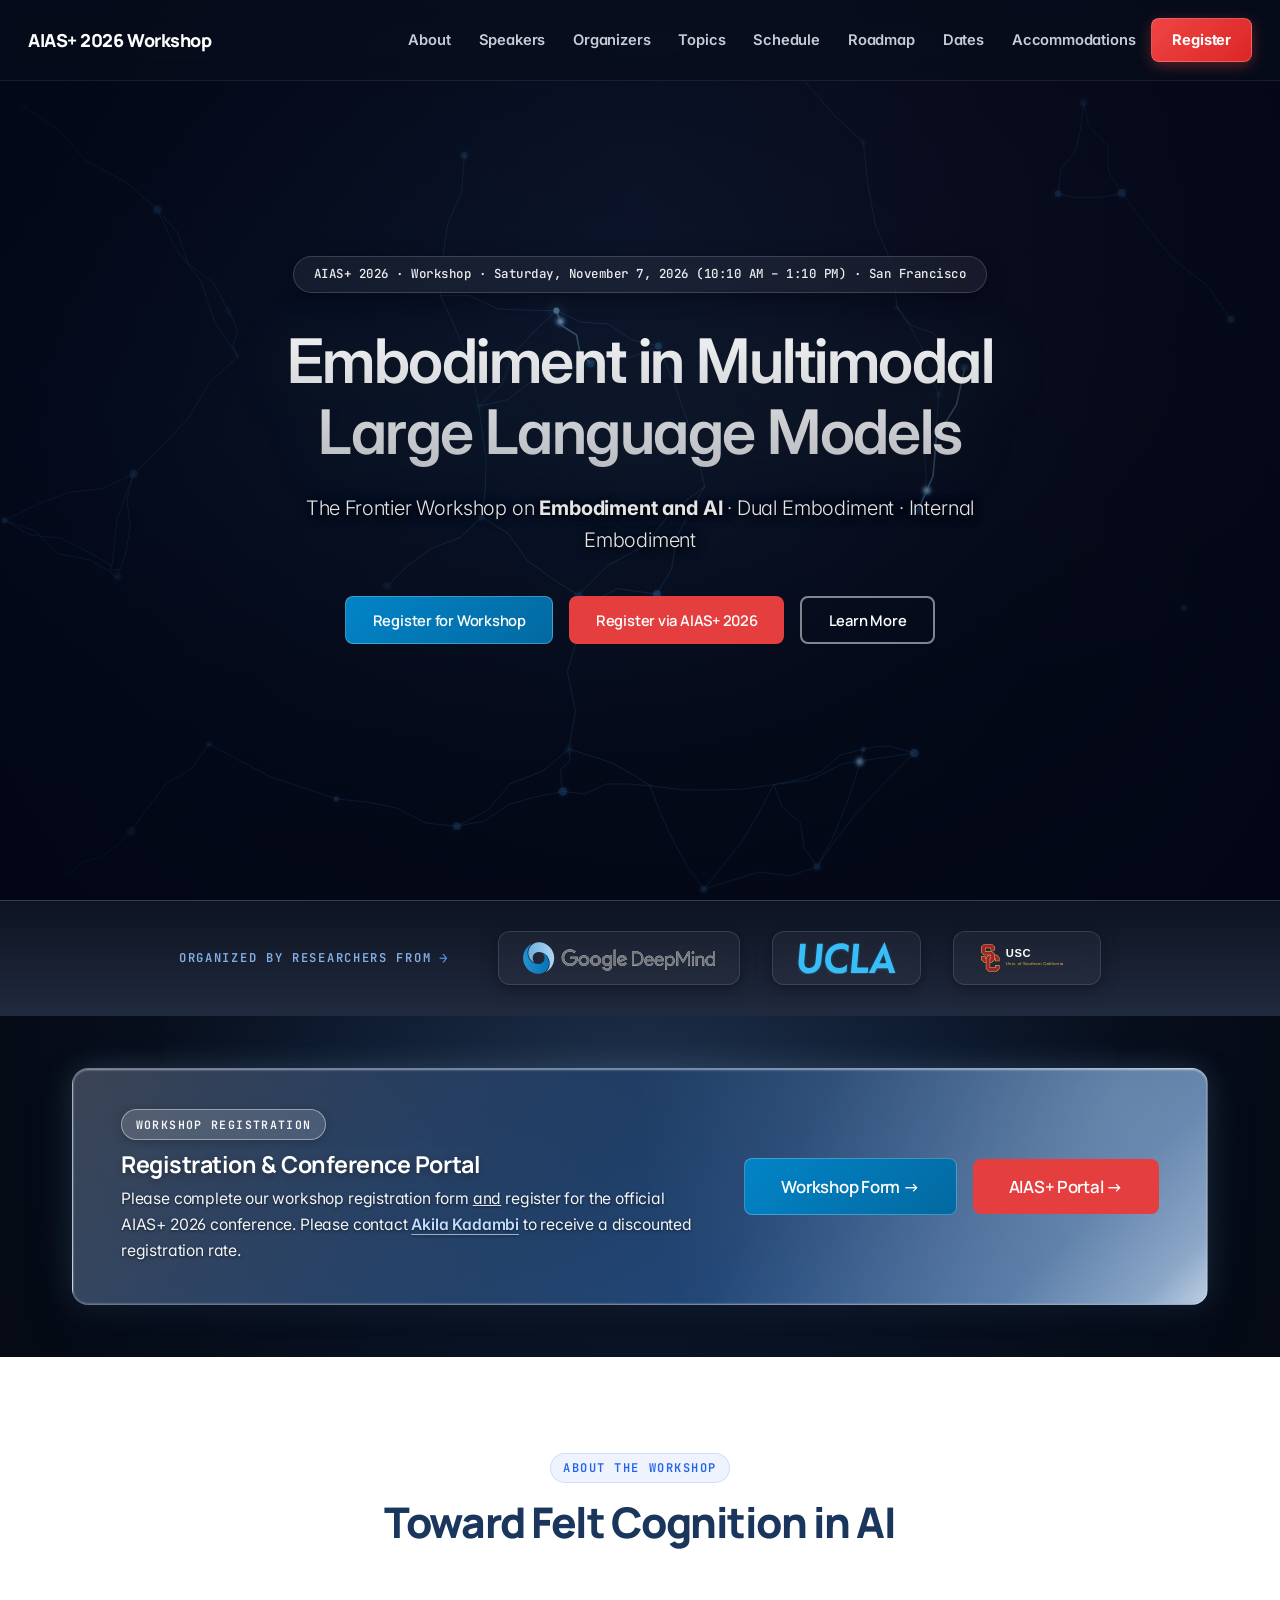
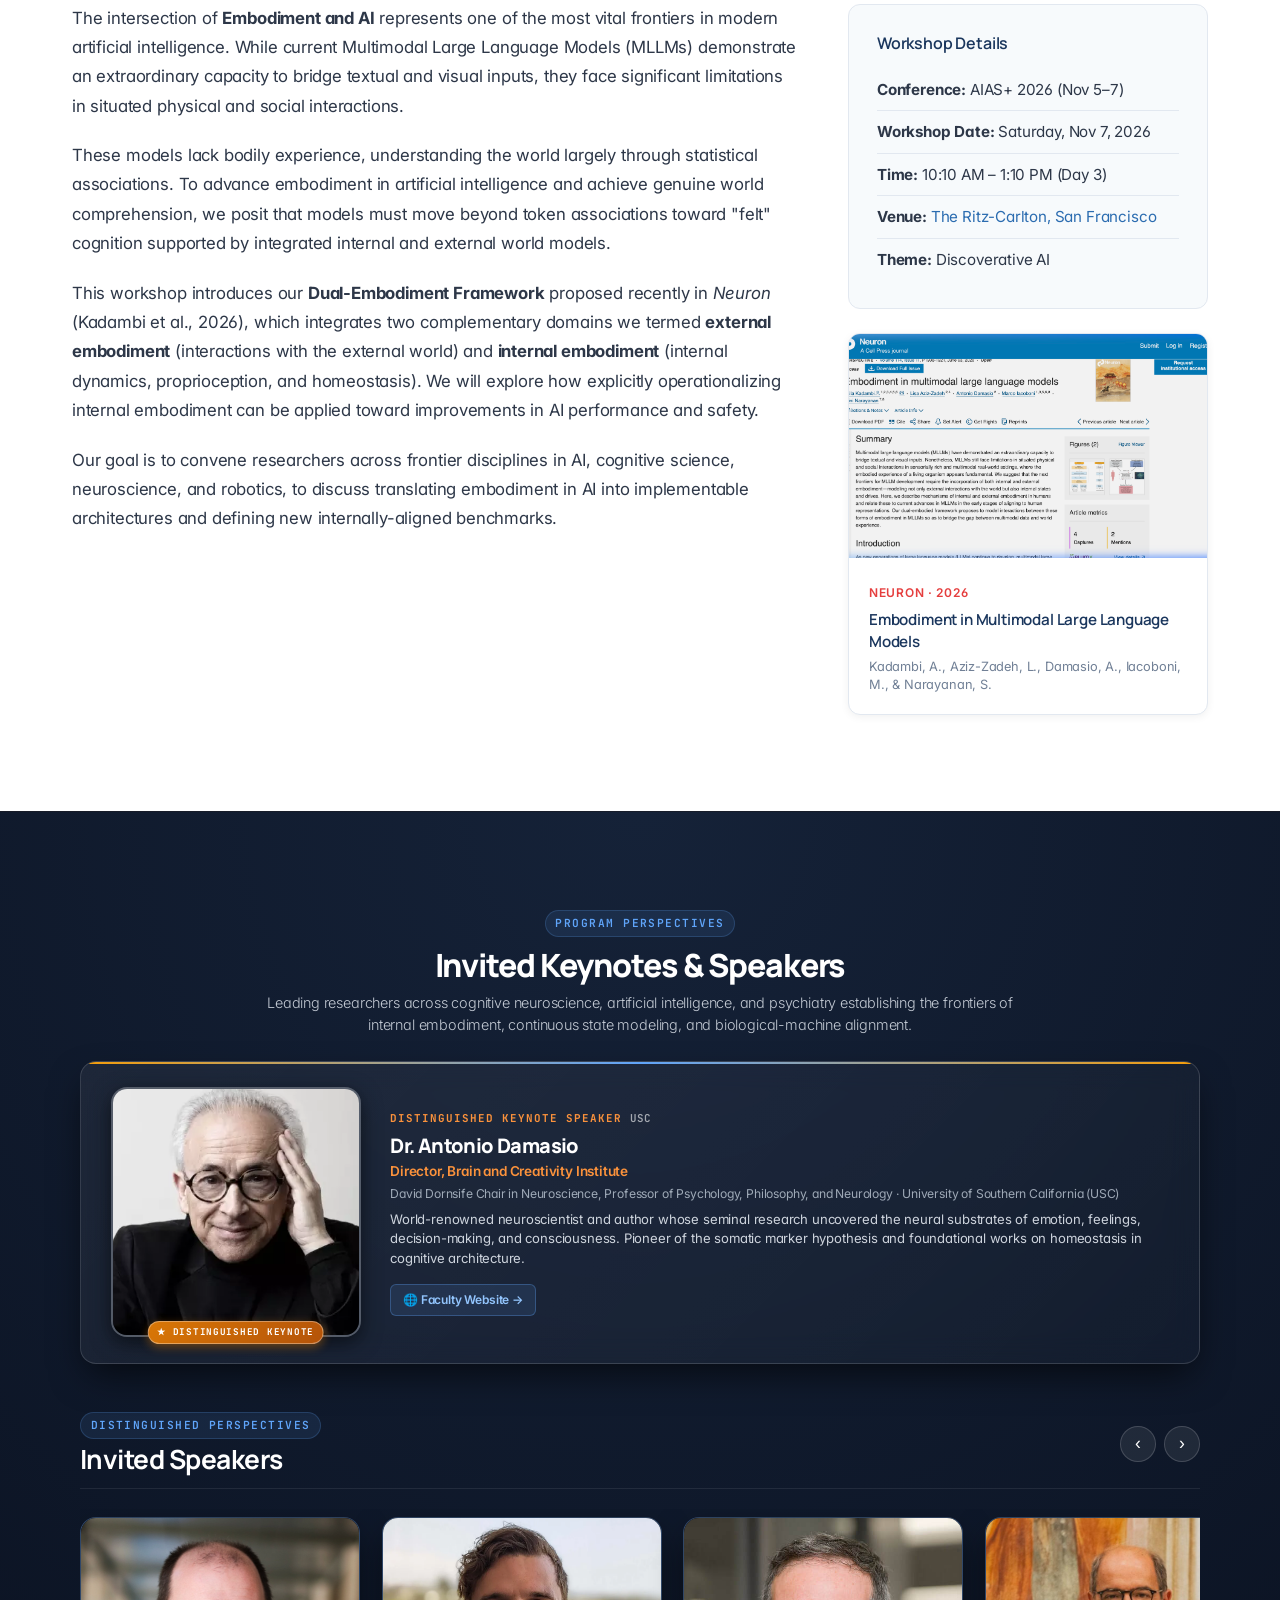
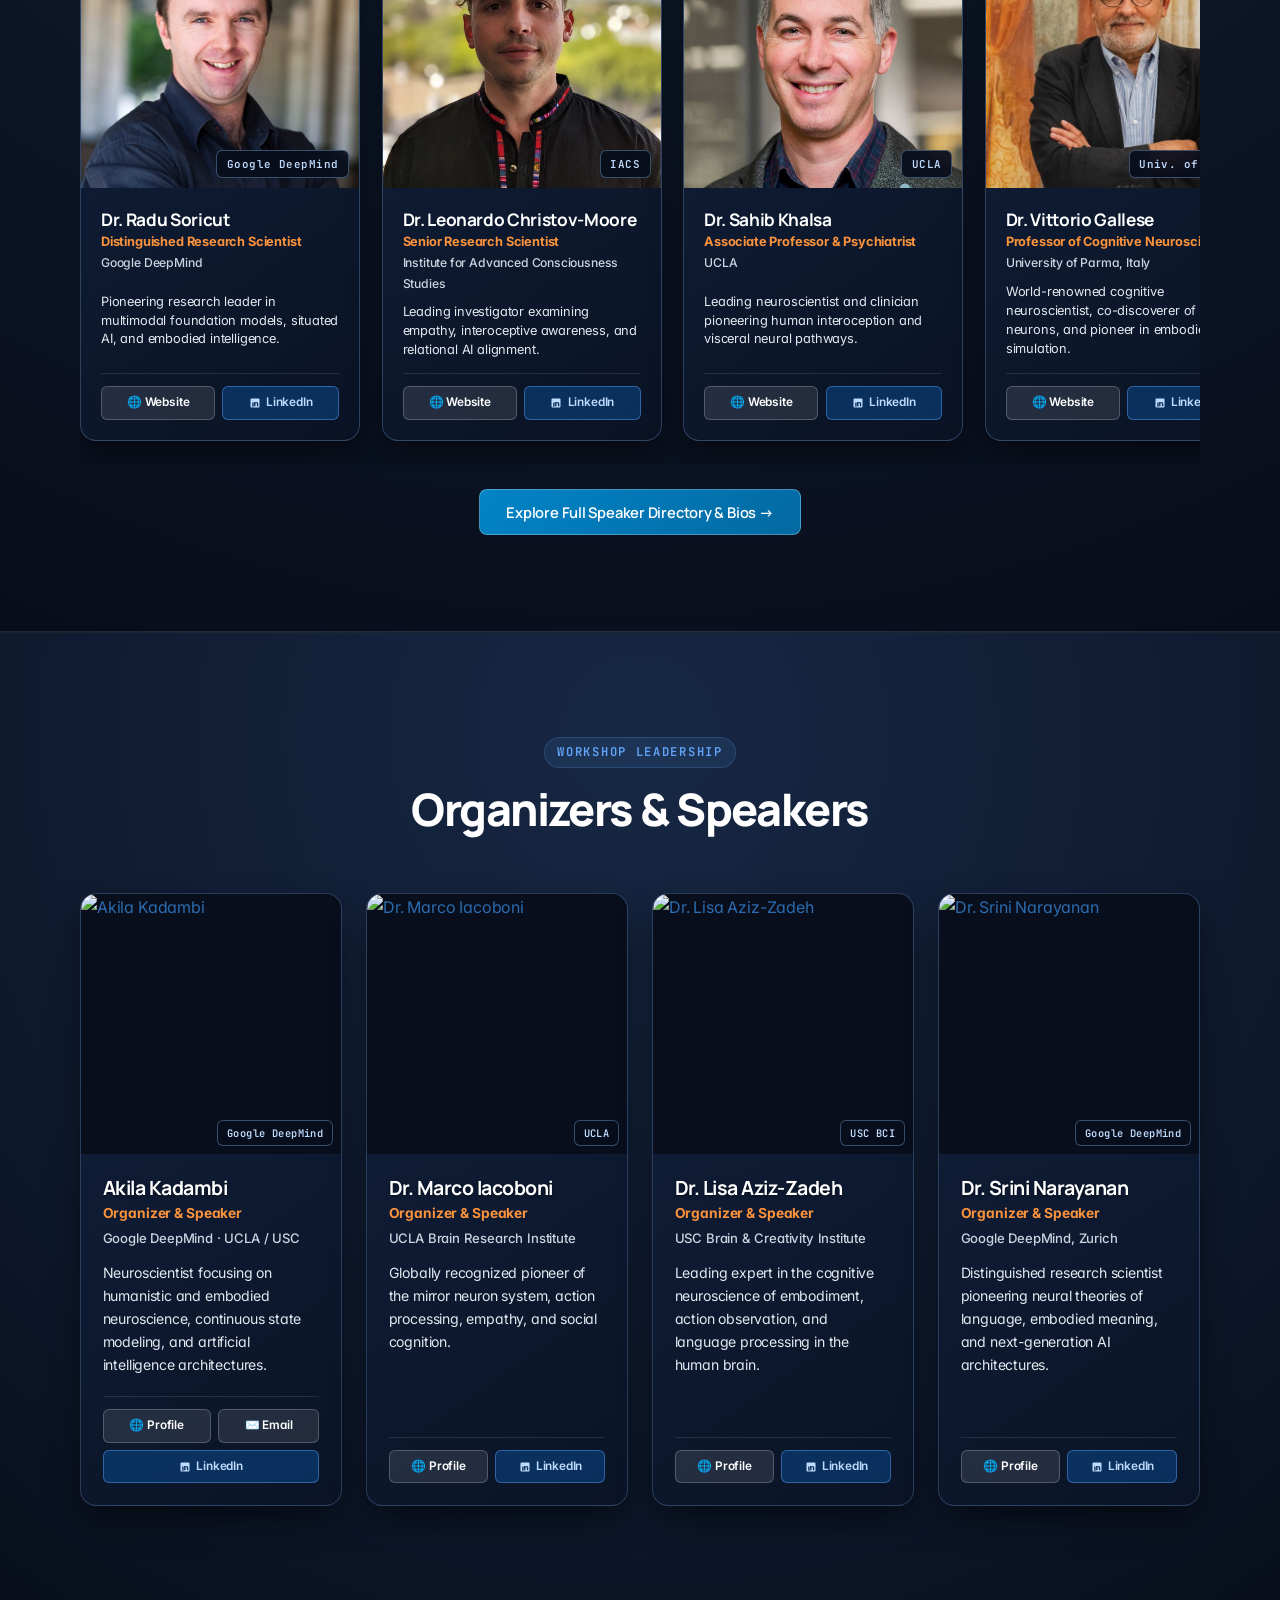
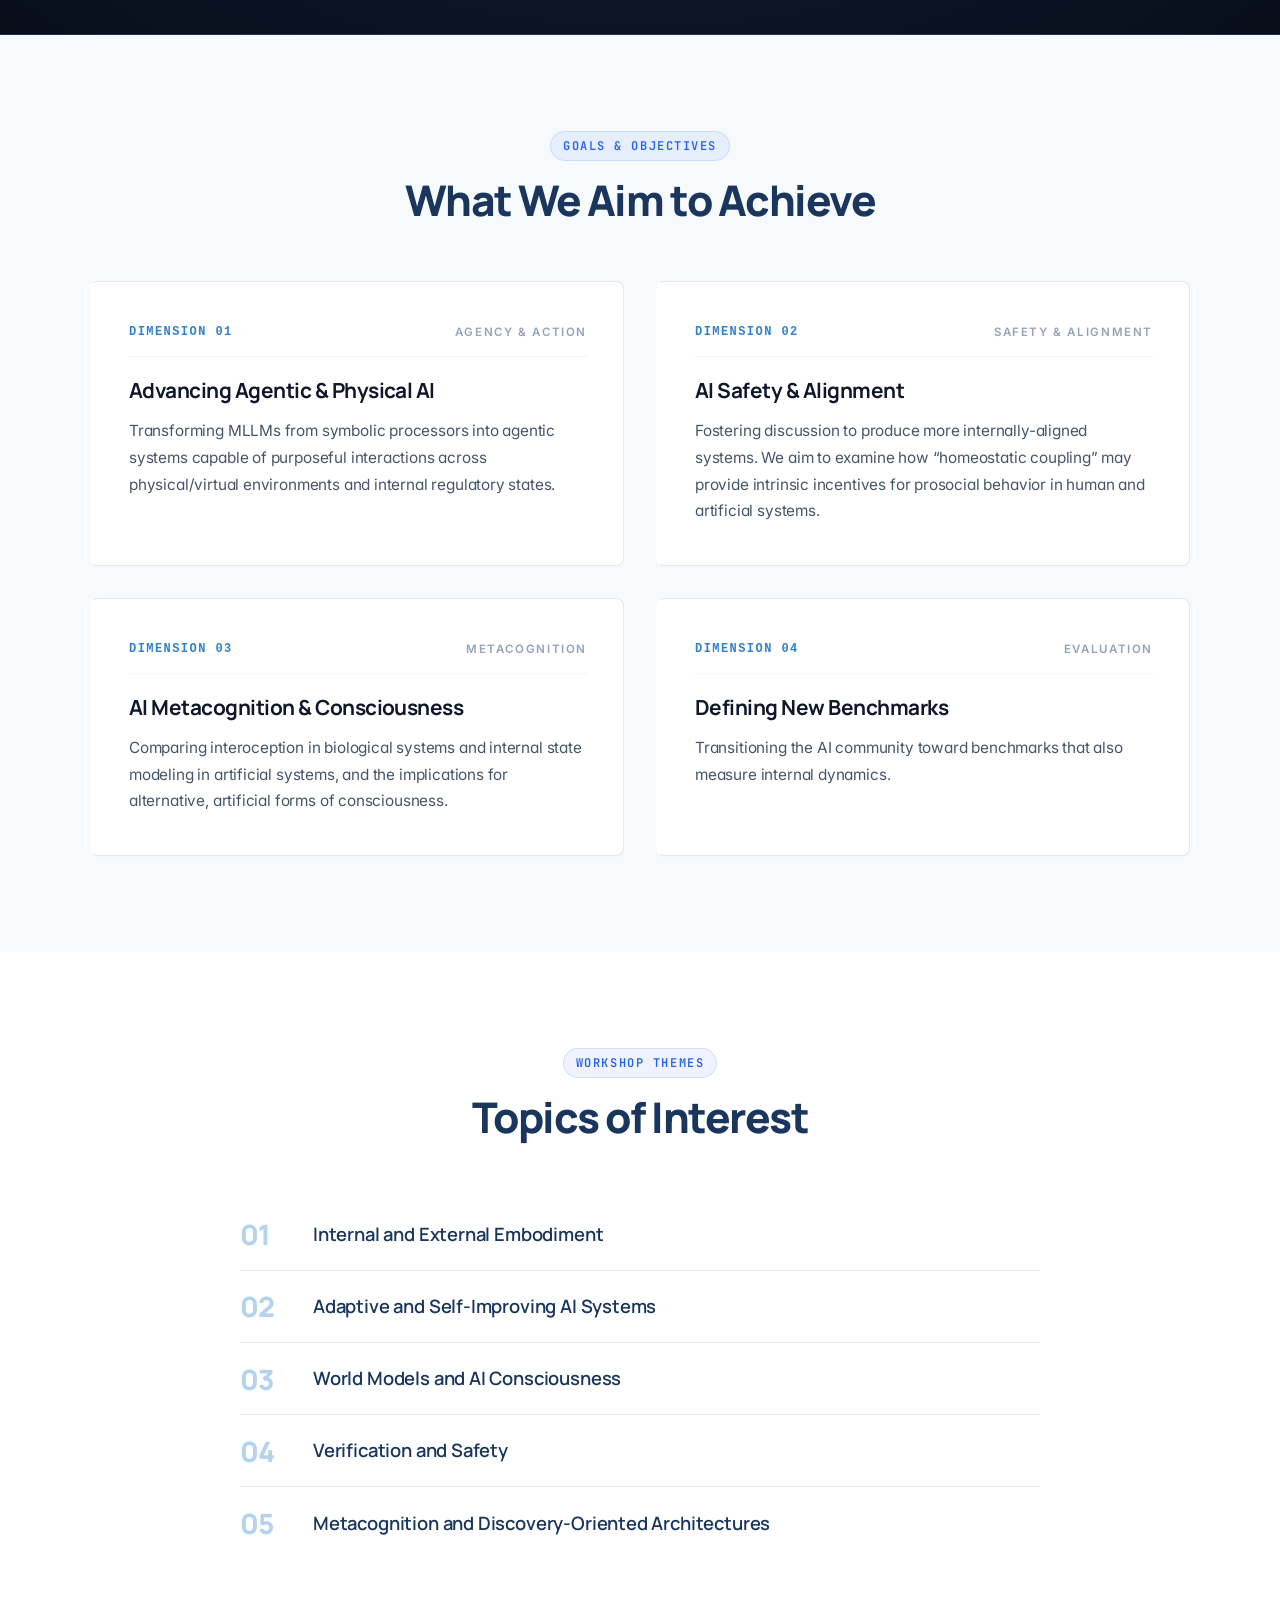
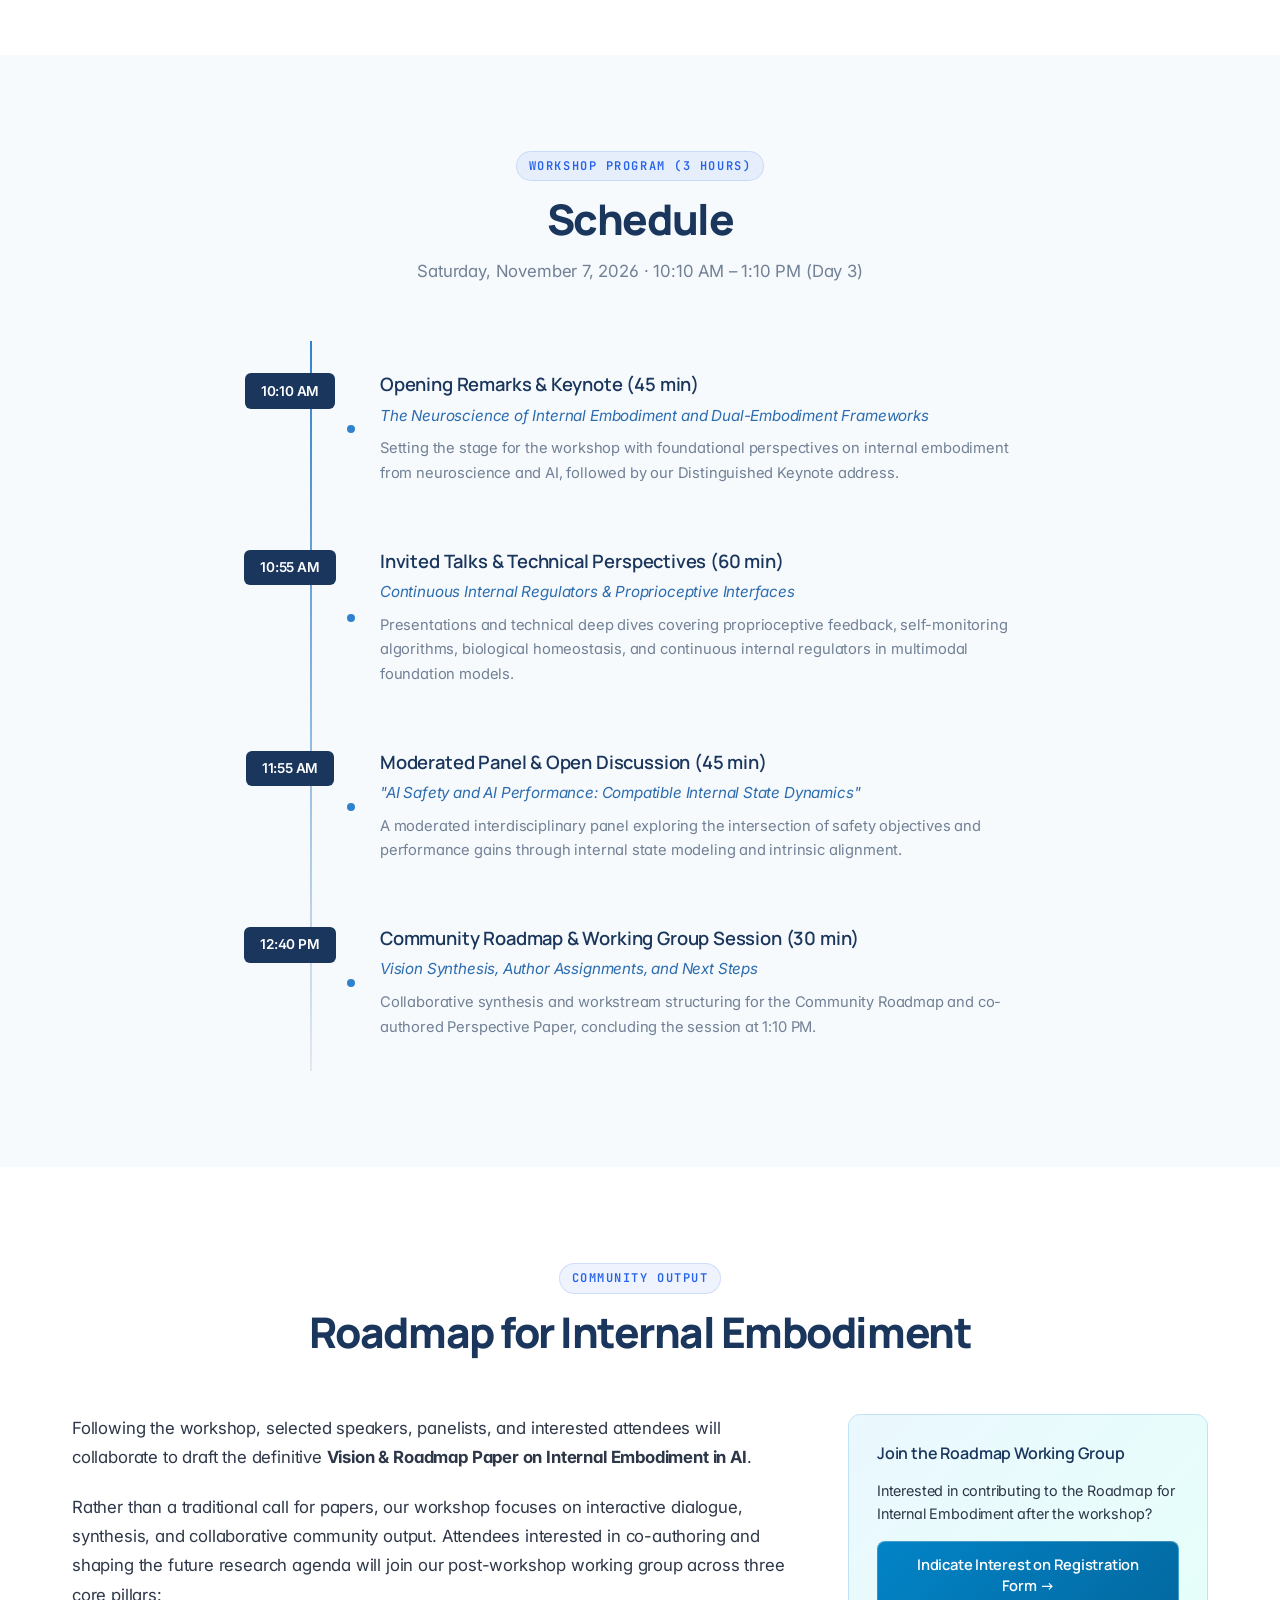
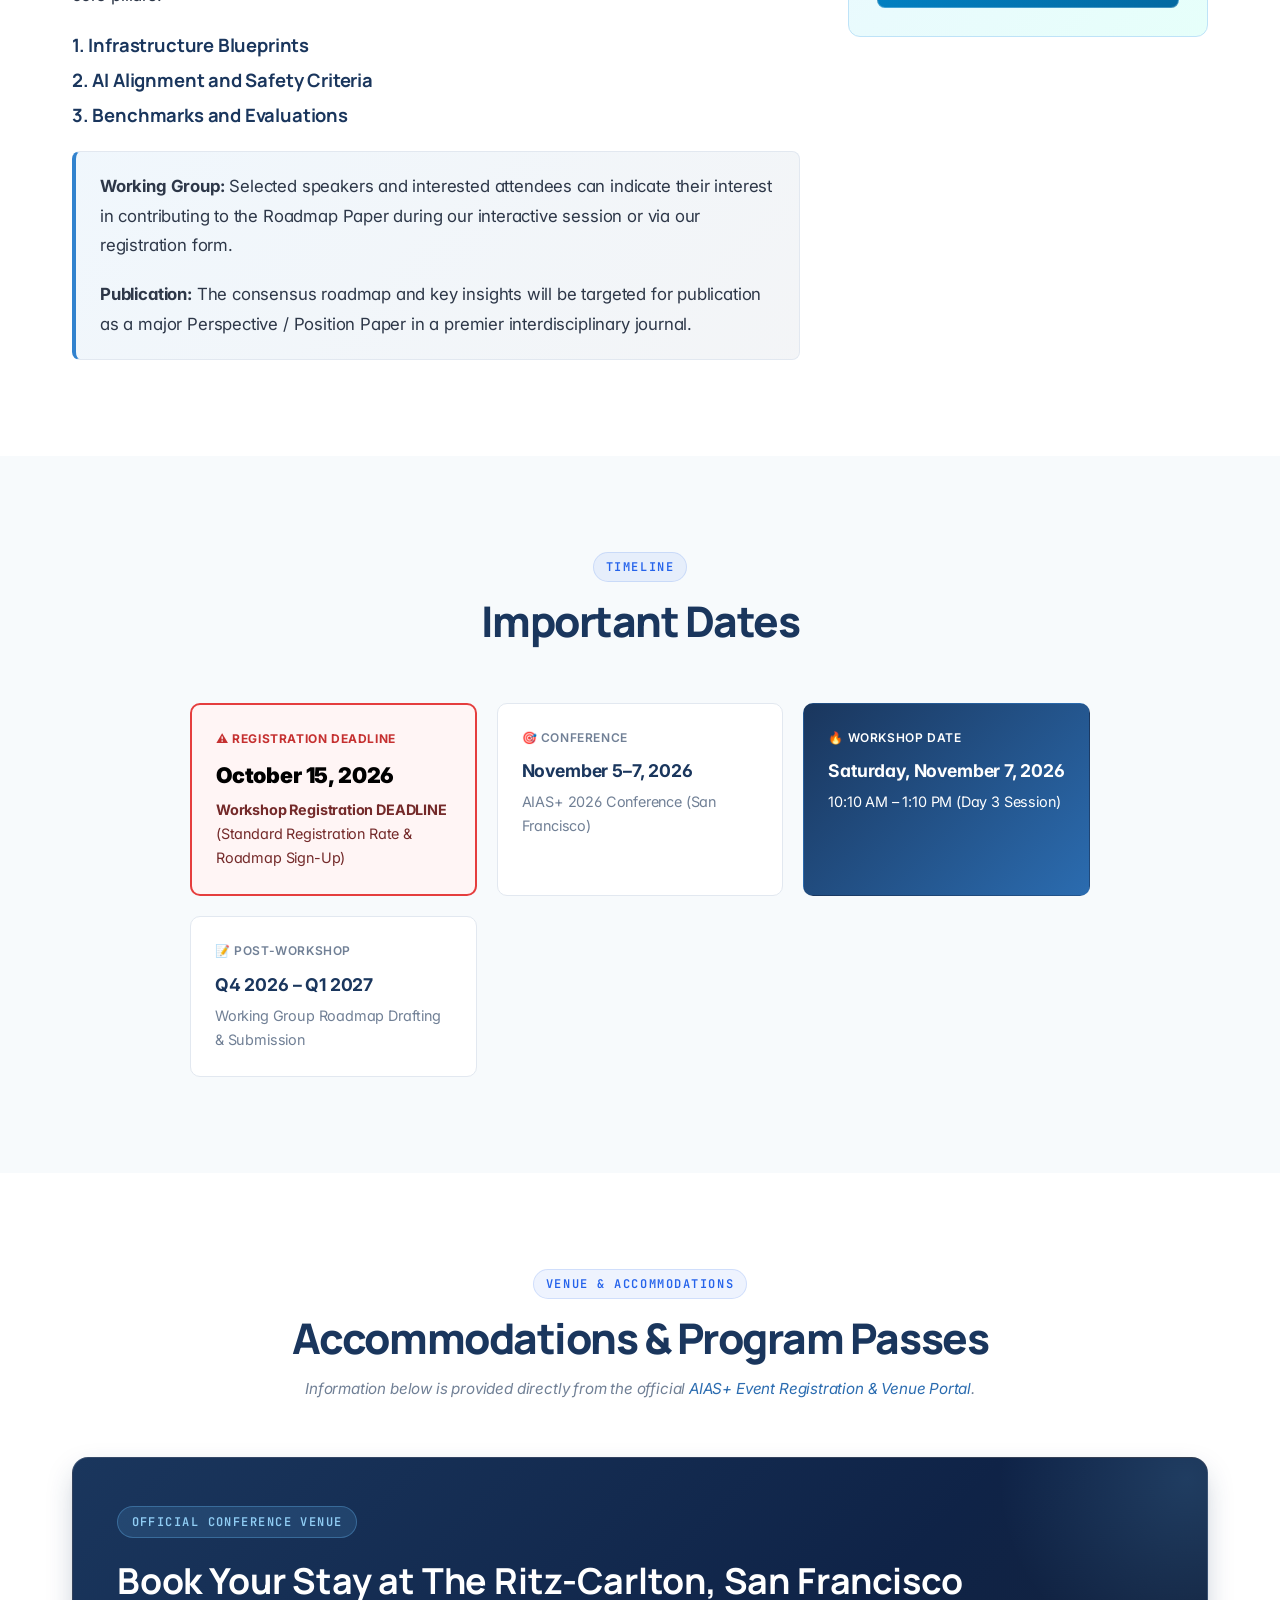
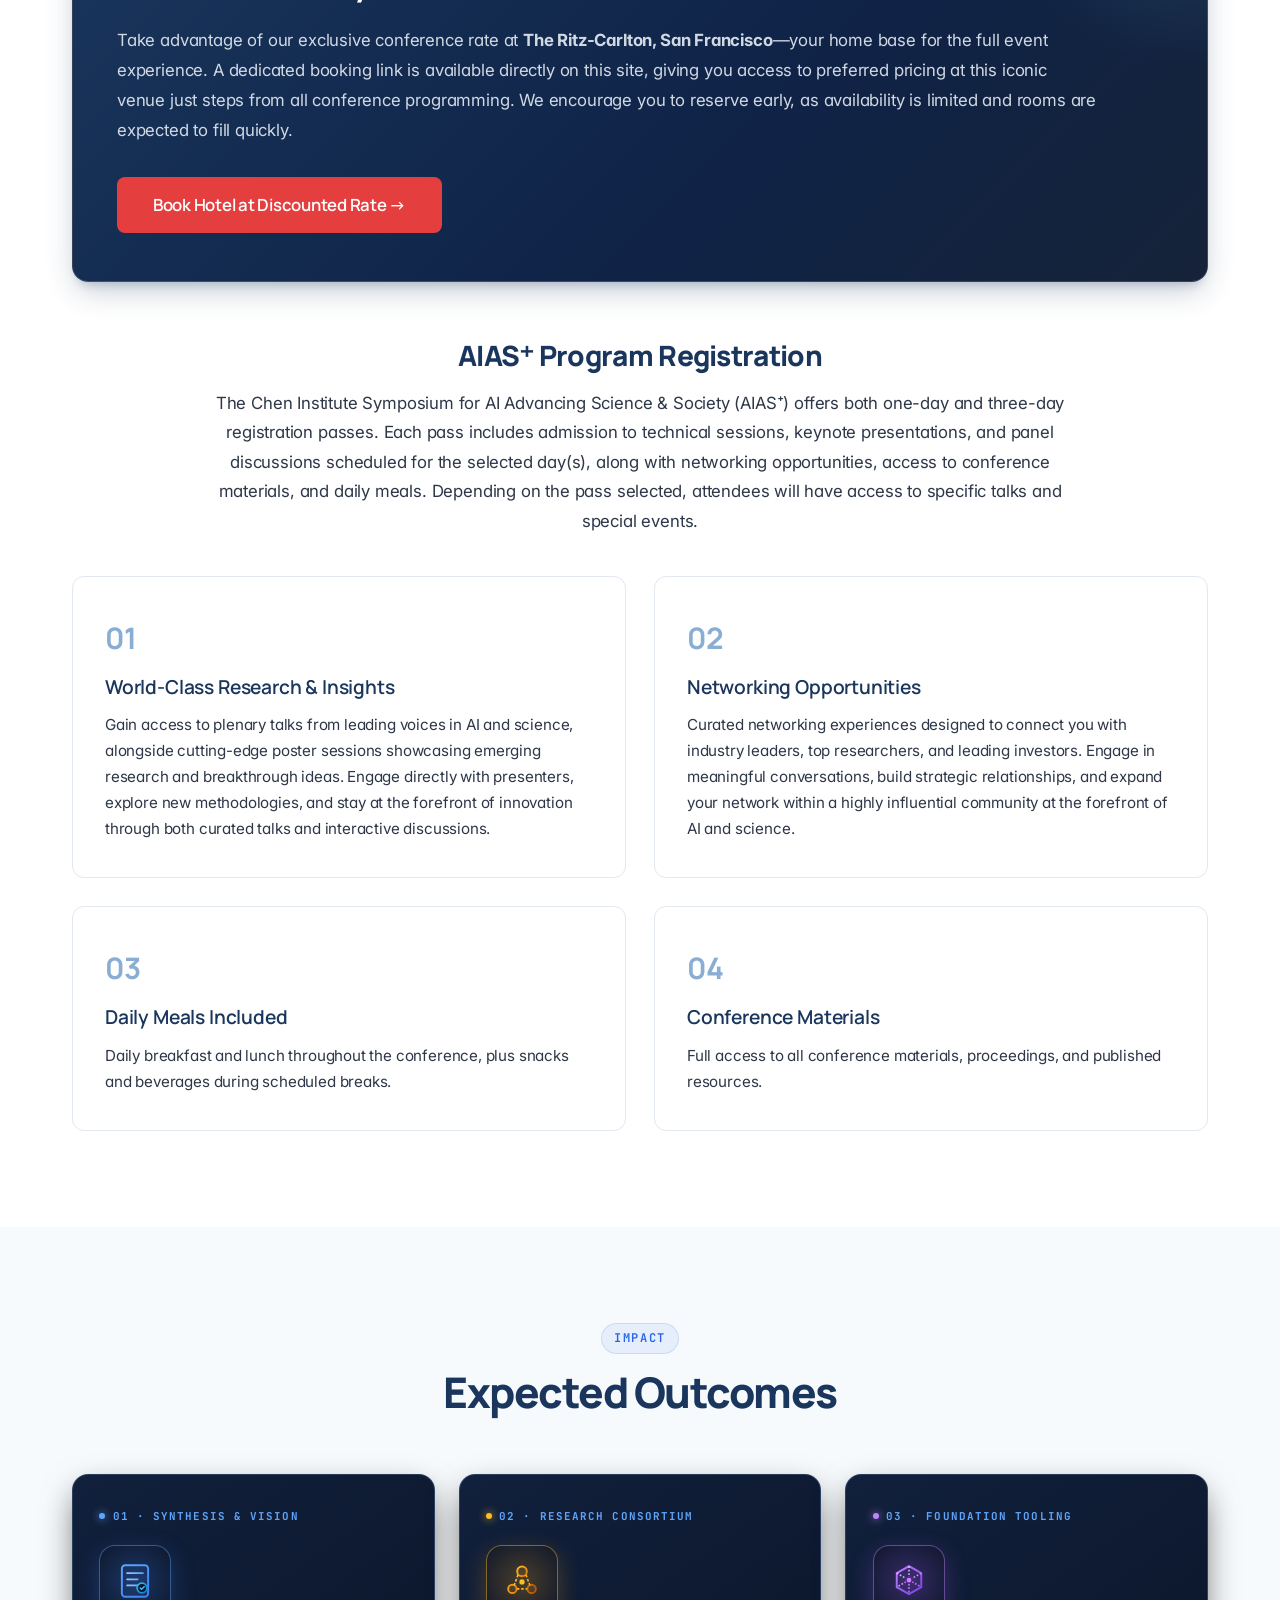
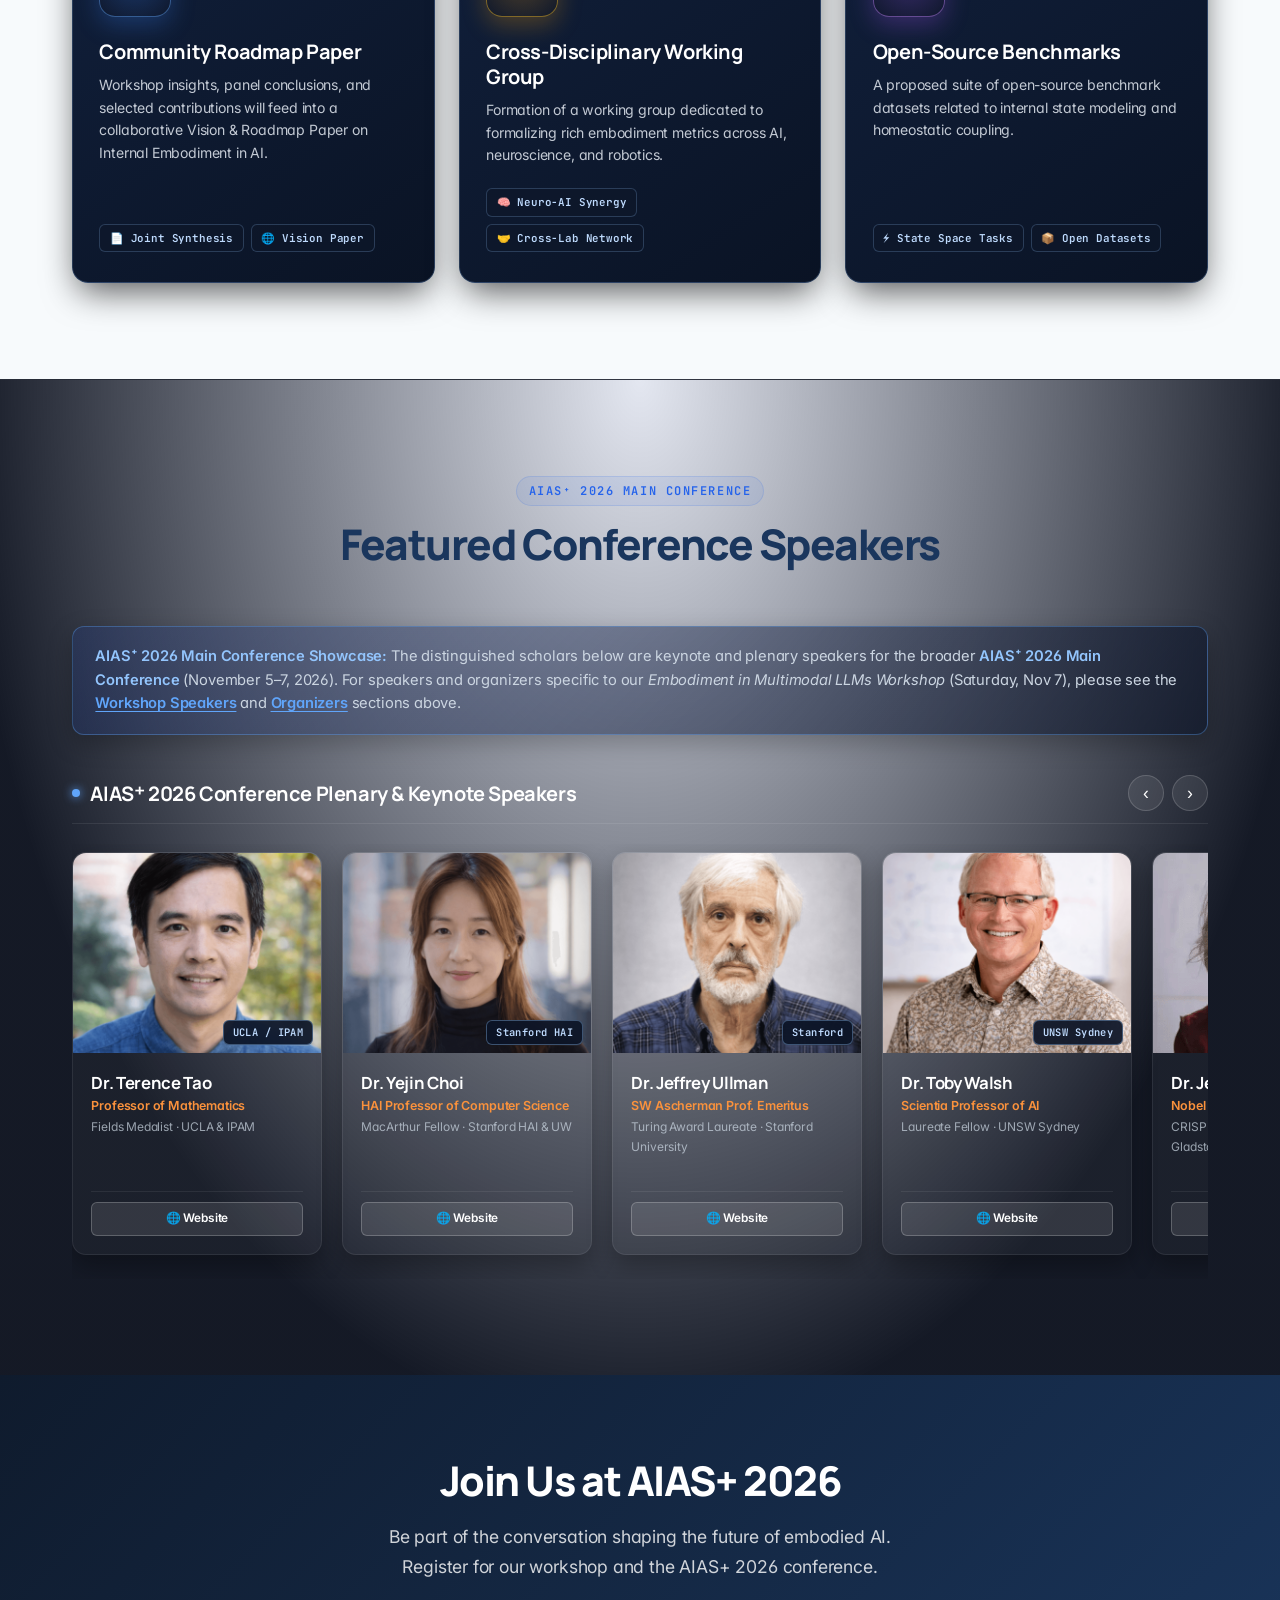
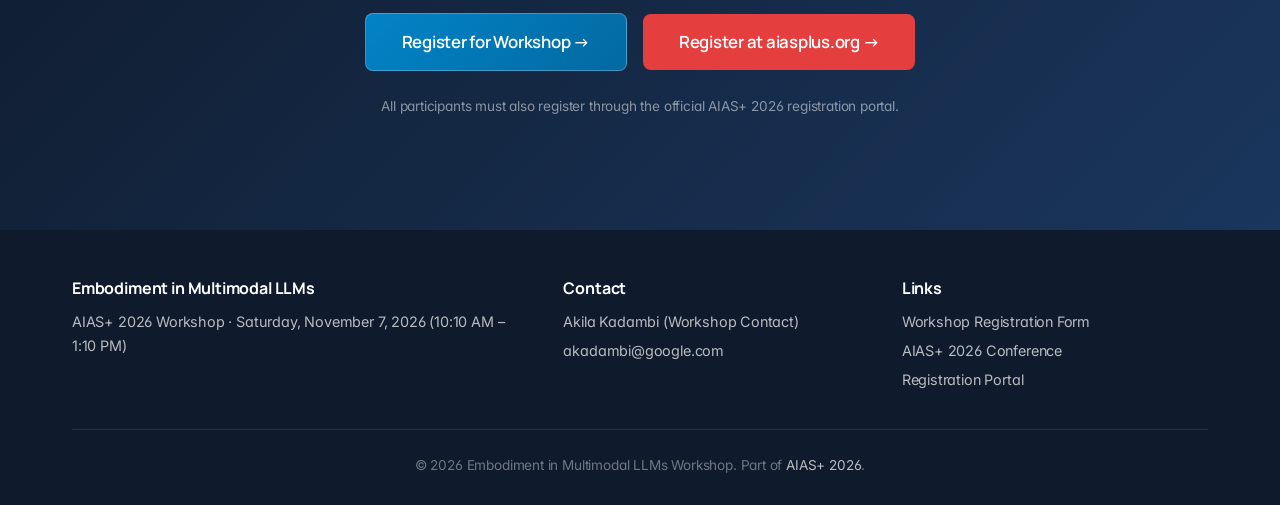
==== index.html @ b76ff1dc "Change Kingson Man button label from Profile to Website" ====
<!DOCTYPE html>
<html lang="en">
<head>
  <meta charset="UTF-8">
  <meta name="viewport" content="width=device-width, initial-scale=1.0">
  
  <!-- Primary Search Engine Meta Tags -->
  <title>Embodiment and AI — Embodiment in Multimodal Large Language Models (AIAS+ 2026)</title>
  <meta name="title" content="Embodiment and AI — Embodiment in Multimodal Large Language Models (AIAS+ 2026)">
  <meta name="description" content="Embodiment and AI: Official AIAS+ 2026 workshop exploring Dual-Embodiment frameworks, internal state dynamics, AI consciousness, and safety at The Ritz-Carlton San Francisco. Organized by researchers from Google DeepMind, UCLA, and USC.">
  <meta name="keywords" content="Embodiment and AI, Embodied AI, Embodiment in AI, Embodied Artificial Intelligence, AI Embodiment, Embodiment in Multimodal Large Language Models, Dual-Embodiment Framework, Internal Embodiment, External Embodiment, AI Consciousness, AI Safety, Continuous State Modeling, Felt Cognition, World Models, Embodied World Models, Physical AI, Akila Kadambi, Antonio Damasio, Marco Iacoboni, Lisa Aziz-Zadeh, Srini Narayanan, Google DeepMind, UCLA, USC, AIAS+ 2026, Ritz-Carlton San Francisco">
  <meta name="author" content="Akila Kadambi, Marco Iacoboni, Lisa Aziz-Zadeh, Srini Narayanan">
  <meta name="robots" content="index, follow, max-image-preview:large, max-snippet:-1, max-video-preview:-1">
  <link rel="canonical" href="https://embodiment-ai.org/">

  <!-- Open Graph / Facebook / LinkedIn / Slack Previews -->
  <meta property="og:type" content="website">
  <meta property="og:url" content="https://embodiment-ai.org/">
  <meta property="og:title" content="Embodiment and AI — Embodiment in Multimodal Large Language Models (AIAS+ 2026)">
  <meta property="og:description" content="Embodiment and AI: Official AIAS+ 2026 workshop exploring Dual-Embodiment frameworks, internal state dynamics, AI consciousness, and safety at The Ritz-Carlton San Francisco. Organized by researchers from Google DeepMind, UCLA, and USC.">
  <meta property="og:image" content="https://embodiment-ai.org/neuron_paper.png">
  <meta property="og:image:alt" content="Embodiment and AI: Multimodal Large Language Models Workshop">
  <meta property="og:site_name" content="Embodiment and AI — AIAS+ 2026 Workshop">
  <meta property="og:locale" content="en_US">

  <!-- Twitter / X Card Previews -->
  <meta name="twitter:card" content="summary_large_image">
  <meta name="twitter:url" content="https://embodiment-ai.org/">
  <meta name="twitter:title" content="Embodiment and AI — Embodiment in Multimodal Large Language Models (AIAS+ 2026)">
  <meta name="twitter:description" content="Embodiment and AI: Official AIAS+ 2026 workshop exploring Dual-Embodiment frameworks, internal state dynamics, AI consciousness, and safety at The Ritz-Carlton San Francisco. Organized by Google DeepMind, UCLA, and USC.">
  <meta name="twitter:image" content="https://embodiment-ai.org/neuron_paper.png">

  <!-- Schema.org JSON-LD Structured Data for Google Rich Results & Knowledge Graph -->
  <script type="application/ld+json">
  {
    "@context": "https://schema.org",
    "@graph": [
      {
        "@type": "WebSite",
        "@id": "https://embodiment-ai.org/#website",
        "url": "https://embodiment-ai.org/",
        "name": "Embodiment and AI",
        "alternateName": [
          "Embodied AI Workshop",
          "Embodiment in Multimodal LLMs",
          "Embodiment and Artificial Intelligence"
        ],
        "description": "The frontier research workshop and initiative exploring Embodiment and AI, Dual-Embodiment frameworks, continuous internal state dynamics, and felt cognition.",
        "publisher": {
          "@type": "Organization",
          "name": "AIAS+ 2026 Embodiment Workshop",
          "url": "https://embodiment-ai.org/"
        }
      },
      {
        "@type": "EducationEvent",
        "@id": "https://embodiment-ai.org/#event",
        "name": "Embodiment and AI: Embodiment in Multimodal Large Language Models",
        "alternateName": "Workshop on Embodiment in Multimodal Large Language Models",
        "description": "Official workshop at AIAS+ 2026 exploring Embodiment and AI, dual-embodiment frameworks, continuous internal state dynamics, AI consciousness, and homeostatic safety.",
        "startDate": "2026-11-07T10:10:00-08:00",
        "endDate": "2026-11-07T13:10:00-08:00",
        "eventAttendanceMode": "https://schema.org/OfflineEventAttendanceMode",
        "eventStatus": "https://schema.org/EventScheduled",
        "location": {
          "@type": "Place",
          "name": "The Ritz-Carlton, San Francisco",
          "address": {
            "@type": "PostalAddress",
            "streetAddress": "600 Stockton St",
            "addressLocality": "San Francisco",
            "addressRegion": "CA",
            "postalCode": "94108",
            "addressCountry": "US"
          }
        },
        "image": [
          "https://embodiment-ai.org/neuron_paper.png"
        ],
        "organizer": [
          {
            "@type": "Person",
            "name": "Akila Kadambi",
            "url": "https://embodiment-ai.org/#organizers",
            "affiliation": {
              "@type": "Organization",
              "name": "Google DeepMind / UCLA"
            }
          },
          {
            "@type": "Person",
            "name": "Marco Iacoboni",
            "url": "https://bri.ucla.edu/",
            "affiliation": {
              "@type": "Organization",
              "name": "UCLA Brain Research Institute"
            }
          },
          {
            "@type": "Person",
            "name": "Lisa Aziz-Zadeh",
            "url": "https://dornsife.usc.edu/profile/lisa-aziz-zadeh/",
            "affiliation": {
              "@type": "Organization",
              "name": "USC Brain and Creativity Institute"
            }
          },
          {
            "@type": "Person",
            "name": "Srini Narayanan",
            "url": "https://deepmind.google/",
            "affiliation": {
              "@type": "Organization",
              "name": "Google DeepMind"
            }
          }
        ],
        "performer": [
          {
            "@type": "Person",
            "name": "Dr. Antonio Damasio",
            "jobTitle": "Director, Brain and Creativity Institute",
            "url": "https://dornsife.usc.edu/profile/antonio-damasio/",
            "affiliation": {
              "@type": "Organization",
              "name": "University of Southern California (USC)"
            }
          },
          {
            "@type": "Person",
            "name": "Dr. Radu Soricut",
            "jobTitle": "Distinguished Research Scientist",
            "url": "http://www.radusoricut.com/",
            "affiliation": {
              "@type": "Organization",
              "name": "Google DeepMind"
            }
          },
          {
            "@type": "Person",
            "name": "Dr. Leonardo Christov-Moore",
            "jobTitle": "Senior Research Scientist & Neuroscientist",
            "url": "https://advancedconsciousness.org/leonardo-christov-moore/",
            "affiliation": {
              "@type": "Organization",
              "name": "Institute for Advanced Consciousness Studies (IACS)"
            }
          },
          {
            "@type": "Person",
            "name": "Dr. Vittorio Gallese",
            "jobTitle": "Professor of Cognitive Neuroscience",
            "url": "https://www.unipr.it/",
            "affiliation": {
              "@type": "Organization",
              "name": "University of Parma"
            }
          },
          {
            "@type": "Person",
            "name": "Dr. Sahib Khalsa",
            "jobTitle": "Associate Professor & Psychiatrist",
            "url": "https://www.laureateinstitute.org/sahib-khalsa.html",
            "affiliation": {
              "@type": "Organization",
              "name": "UCLA"
            }
          },
          {
            "@type": "Person",
            "name": "Dr. Kingson Man",
            "jobTitle": "Founder & Principal Investigator",
            "url": "http://feelingmachines.net/kingson",
            "affiliation": {
              "@type": "Organization",
              "name": "Feeling Machines · USC Brain and Creativity Institute"
            }
          }
        ],
        "superEvent": {
          "@type": "Event",
          "name": "AIAS+ 2026 Conference",
          "description": "AIAS+ 2026 Artificial Intelligence and Neuroscience Conference at The Ritz-Carlton San Francisco.",
          "startDate": "2026-11-05T08:00:00-08:00",
          "endDate": "2026-11-07T18:00:00-08:00",
          "eventStatus": "https://schema.org/EventScheduled",
          "eventAttendanceMode": "https://schema.org/OfflineEventAttendanceMode",
          "url": "https://www.aiasplus.org/",
          "image": "https://embodiment-ai.org/neuron_paper.png",
          "location": {
            "@type": "Place",
            "name": "The Ritz-Carlton, San Francisco",
            "address": {
              "@type": "PostalAddress",
              "streetAddress": "600 Stockton St",
              "addressLocality": "San Francisco",
              "addressRegion": "CA",
              "postalCode": "94108",
              "addressCountry": "US"
            }
          },
          "organizer": {
            "@type": "Organization",
            "name": "AIAS+",
            "url": "https://www.aiasplus.org/"
          },
          "offers": {
            "@type": "Offer",
            "url": "https://www.aiasplus.org/",
            "price": "0",
            "priceCurrency": "USD",
            "availability": "https://schema.org/InStock",
            "validFrom": "2026-06-01T00:00:00-08:00"
          }
        },
        "url": "https://embodiment-ai.org/",
        "keywords": "Embodiment and AI, Embodied AI, Embodiment in AI, Embodied Artificial Intelligence, AI Embodiment, World Models, Embodied World Models, Physical AI, Embodiment in Multimodal Large Language Models, Dual-Embodiment, Internal Embodiment, AI Consciousness, AI Safety",
        "offers": {
          "@type": "Offer",
          "url": "https://forms.gle/PUHmW8sBZ8FiFa5e9",
          "price": "0",
          "priceCurrency": "USD",
          "availability": "https://schema.org/InStock",
          "validFrom": "2026-06-01T00:00:00-08:00"
        }
      }
    ]
  }
  </script>

  <!-- Typography & Stylesheet -->
  <link rel="preconnect" href="https://fonts.googleapis.com">
  <link rel="preconnect" href="https://fonts.gstatic.com" crossorigin>
  <link href="https://fonts.googleapis.com/css2?family=Inter:ital,opsz,wght@0,14..32,100..900;1,14..32,100..900&family=JetBrains+Mono:wght@400;500;600;700&family=Manrope:wght@300;400;500;600;700;800&family=Plus+Jakarta+Sans:ital,wght@0,300..800;1,300..800&family=Space+Grotesk:wght@500;600;700&display=swap" rel="stylesheet">
  <link rel="stylesheet" href="style.css?v=5.5">
</head>
<body>
  <!-- Navigation -->
  <nav class="navbar" id="navbar">
    <div class="nav-container">
      <a href="#hero" class="nav-logo">AIAS+ 2026 Workshop</a>
      <button class="nav-toggle" id="nav-toggle" aria-label="Toggle navigation">
        <span></span><span></span><span></span>
      </button>
      <ul class="nav-links" id="nav-links">
        <li><a href="#about">About</a></li>
        <li><a href="#speakers">Speakers</a></li>
        <li><a href="#organizers">Organizers</a></li>
        <li><a href="#topics">Topics</a></li>
        <li><a href="#schedule">Schedule</a></li>
        <li><a href="#roadmap">Roadmap</a></li>
        <li><a href="#dates">Dates</a></li>
        <li><a href="#accommodations">Accommodations</a></li>
        <li><a href="#register" class="nav-cta">Register</a></li>
      </ul>
    </div>
  </nav>

  <!-- Hero Section -->
  <header class="hero" id="hero">
    <div class="hero-bg"></div>
    <canvas class="hero-neurons" id="neuron-canvas"></canvas>
    <div class="hero-overlay"></div>
    <div class="hero-content">
      <div class="hero-badge">AIAS+ 2026 &middot; Workshop &middot; Saturday, November 7, 2026 (10:10 AM – 1:10 PM) &middot; San Francisco</div>
      <h1>Embodiment in Multimodal Large Language Models</h1>
      <p class="hero-subtitle">The Frontier Workshop on <strong>Embodiment and AI</strong> &middot; Dual Embodiment &middot; Internal Embodiment</p>
      <div class="hero-actions">
        <a href="https://forms.gle/PUHmW8sBZ8FiFa5e9" target="_blank" rel="noopener" class="btn btn-secondary">Register for Workshop</a>
        <a href="https://www.aiasplus.org" target="_blank" rel="noopener" class="btn btn-primary">Register via AIAS+ 2026</a>
        <a href="#about" class="btn btn-outline">Learn More</a>
      </div>
    </div>
  </header>

  <!-- Organizing Institutions Banner -->
  <section class="organizing-institutions-strip">
    <div class="container">
      <div class="institutions-strip-inner">
        <span class="institutions-strip-label">Organized by Researchers From</span>
        <div class="institutions-logos-grid">
          <a href="https://deepmind.google" target="_blank" rel="noopener" class="inst-logo-card" title="Google DeepMind">
            <img src="images/logos/google-deepmind.svg" alt="Google DeepMind" class="inst-logo-img logo-dm">
          </a>
          <a href="https://www.ucla.edu" target="_blank" rel="noopener" class="inst-logo-card" title="University of California, Los Angeles (UCLA)">
            <img src="images/logos/ucla.svg" alt="University of California, Los Angeles (UCLA)" class="inst-logo-img logo-ucla">
          </a>
          <a href="https://www.usc.edu" target="_blank" rel="noopener" class="inst-logo-card" title="University of Southern California (USC)">
            <img src="images/logos/usc.svg" alt="University of Southern California (USC)" class="inst-logo-img logo-usc">
          </a>
        </div>
      </div>
    </div>
  </section>

  <!-- Registration Banner -->
  <section class="registration-banner" id="register">
    <div class="container">
      <div class="banner-content">
        <div class="banner-text">
          <span class="banner-tag">Workshop Registration</span>
          <h3>Registration &amp; Conference Portal</h3>
          <p>Please complete our workshop registration form <u>and</u> register for the official AIAS+ 2026 conference. Please contact <a href="mailto:akadambi@google.com" class="banner-contact-link">Akila Kadambi</a> to receive a discounted registration rate.</p>
        </div>
        <div class="banner-buttons">
          <a href="https://forms.gle/PUHmW8sBZ8FiFa5e9" target="_blank" rel="noopener" class="btn btn-secondary btn-lg">
            Workshop Form →
          </a>
          <a href="https://www.aiasplus.org" target="_blank" rel="noopener" class="btn btn-primary btn-lg">
            AIAS+ Portal →
          </a>
        </div>
      </div>
    </div>
  </section>

  <!-- About Section -->
  <section class="section" id="about">
    <div class="container">
      <div class="section-header">
        <span class="section-tag">About the Workshop</span>
        <h2>Toward Felt Cognition in AI</h2>
      </div>
      <div class="about-grid">
        <div class="about-main">
          <p>The intersection of <strong>Embodiment and AI</strong> represents one of the most vital frontiers in modern artificial intelligence. While current Multimodal Large Language Models (MLLMs) demonstrate an extraordinary capacity to bridge textual and visual inputs, they face significant limitations in situated physical and social interactions.</p>
          <p>These models lack bodily experience, understanding the world largely through statistical associations. To advance embodiment in artificial intelligence and achieve genuine world comprehension, we posit that models must move beyond token associations toward "felt" cognition supported by integrated internal and external world models.</p>
          <p>This workshop introduces our <strong>Dual-Embodiment Framework</strong> proposed recently in <em>Neuron</em> (Kadambi et al., 2026), which integrates two complementary domains we termed <strong>external embodiment</strong> (interactions with the external world) and <strong>internal embodiment</strong> (internal dynamics, proprioception, and homeostasis). We will explore how explicitly operationalizing internal embodiment can be applied toward improvements in AI performance and safety.</p>
          <p>Our goal is to convene researchers across frontier disciplines in AI, cognitive science, neuroscience, and robotics, to discuss translating embodiment in AI into implementable architectures and defining new internally-aligned benchmarks.</p>
        </div>
        <div class="about-sidebar">
          <div class="info-card">
            <h4>Workshop Details</h4>
            <ul class="info-list">
              <li><strong>Conference:</strong> AIAS+ 2026 (Nov 5–7)</li>
              <li><strong>Workshop Date:</strong> Saturday, Nov 7, 2026</li>
              <li><strong>Time:</strong> 10:10 AM – 1:10 PM (Day 3)</li>
              <li><strong>Venue:</strong> <a href="https://www.ritzcarlton.com/en/hotels/sforz-the-ritz-carlton-san-francisco/overview/" target="_blank" rel="noopener">The Ritz-Carlton, San Francisco</a></li>
              <li><strong>Theme:</strong> Discoverative AI</li>
            </ul>
          </div>
          <div class="paper-card">
            <a href="https://www.cell.com/neuron/fulltext/S0896-6273(26)00168-6" target="_blank" rel="noopener" class="paper-link">
              <div class="paper-thumbnail">
                <img src="neuron_paper.png" alt="Neuron paper: Embodiment in multimodal large language models">
                <div class="paper-overlay">
                  <span>Read Paper →</span>
                </div>
              </div>
              <div class="paper-meta">
                <span class="paper-journal">Neuron · 2026</span>
                <h4>Embodiment in Multimodal Large Language Models</h4>
                <p class="paper-authors">Kadambi, A., Aziz-Zadeh, L., Damasio, A., Iacoboni, M., &amp; Narayanan, S.</p>
              </div>
            </a>
          </div>
        </div>
      </div>
    </div>
  </section>

  <!-- Invited Speakers Section -->
  <section class="section speakers-section" id="speakers">
    <div class="container">
      <div class="speakers-panel">
        <div class="speakers-panel-header">
          <span class="speakers-eyebrow">Program Perspectives</span>
          <h2>Invited Keynotes &amp; Speakers</h2>
          <p class="speakers-lead">Leading researchers across cognitive neuroscience, artificial intelligence, and psychiatry establishing the frontiers of internal embodiment, continuous state modeling, and biological-machine alignment.</p>
        </div>

        <!-- Keynote Speaker Spotlight Card -->
        <div class="keynote-card">
          <div class="keynote-avatar-wrapper">
            <a href="https://dornsife.usc.edu/profile/antonio-damasio/" target="_blank" rel="noopener" title="Visit Dr. Antonio Damasio's Profile">
              <img src="images/speakers/antonio_damasio.webp" alt="Dr. Antonio Damasio" class="keynote-avatar">
            </a>
            <span class="keynote-badge">★ Distinguished Keynote</span>
          </div>
          <div class="keynote-info">
            <div class="keynote-meta">
              <span class="speaker-role-tag">Distinguished Keynote Speaker</span>
              <span class="speaker-inst-tag">USC</span>
            </div>
            <h3><a href="https://dornsife.usc.edu/profile/antonio-damasio/" target="_blank" rel="noopener" style="color: #fff;">Dr. Antonio Damasio</a></h3>
            <p class="keynote-title">Director, Brain and Creativity Institute</p>
            <p class="keynote-affil">David Dornsife Chair in Neuroscience, Professor of Psychology, Philosophy, and Neurology &middot; University of Southern California (USC)</p>
            <p class="keynote-bio">World-renowned neuroscientist and author whose seminal research uncovered the neural substrates of emotion, feelings, decision-making, and consciousness. Pioneer of the somatic marker hypothesis and foundational works on homeostasis in cognitive architecture.</p>
            <div class="speaker-links" style="margin-top: 1rem;">
              <a href="https://dornsife.usc.edu/profile/antonio-damasio/" target="_blank" rel="noopener" class="profile-btn">🌐 Faculty Website →</a>
            </div>
          </div>
        </div>

        <div class="reel-header" style="margin: 3rem 0 1.25rem;">
          <div>
            <span class="speakers-eyebrow" style="display: block; margin-bottom: 0.25rem;">Distinguished Perspectives</span>
            <h3 style="font-family: var(--font-heading); color: #ffffff; font-size: 1.65rem; font-weight: 700; letter-spacing: -0.02em; margin: 0;">Invited Speakers</h3>
          </div>
          <div class="reel-controls">
            <button class="reel-arrow-btn" id="workshopReelPrevBtn" aria-label="Scroll left" title="Scroll Left">‹</button>
            <button class="reel-arrow-btn" id="workshopReelNextBtn" aria-label="Scroll right" title="Scroll Right">›</button>
          </div>
        </div>

        <div class="speakers-carousel-container" id="workshopSpeakersReelContainer">
          <div class="speakers-carousel-track invited-speakers-track" id="workshopSpeakersTrack">
            <!-- Radu Soricut -->
            <div class="speaker-card">
              <a href="http://www.radusoricut.com/" target="_blank" rel="noopener" class="speaker-avatar-wrap" title="Visit Dr. Radu Soricut's Website">
                <img src="images/speakers/radu_soricut.png" alt="Dr. Radu Soricut" class="photo-radu">
                <span class="speaker-card-badge">Google DeepMind</span>
              </a>
              <div class="speaker-card-body">
                <h4><a href="http://www.radusoricut.com/" target="_blank" rel="noopener">Dr. Radu Soricut</a></h4>
                <p class="speaker-role">Distinguished Research Scientist</p>
                <p class="speaker-affil">Google DeepMind</p>
                <p class="speaker-desc">Pioneering research leader in multimodal foundation models, situated AI, and embodied intelligence.</p>
                <div class="facilitator-links">
                  <a href="http://www.radusoricut.com/" target="_blank" rel="noopener" class="link-pill">🌐 Website</a>
                  <a href="https://www.linkedin.com/in/radusoricut/" target="_blank" rel="noopener" class="linkedin-pill">
                    <svg width="12" height="12" viewBox="0 0 24 24" fill="currentColor"><path d="M19 3a2 2 0 0 1 2 2v14a2 2 0 0 1-2 2H5a2 2 0 0 1-2-2V5a2 2 0 0 1 2-2h14m-.5 15.5v-5.3a3.26 3.26 0 0 0-3.26-3.26c-.85 0-1.84.52-2.28 1.3v-1.11h-2.79v8.37h2.79v-4.93c0-.77.62-1.4 1.39-1.4a1.4 1.4 0 0 1 1.4 1.4v4.93h2.75M6.46 10.9v8.37H9.2V10.9H6.46M7.83 6.25c-.91 0-1.64.73-1.64 1.64s.73 1.64 1.64 1.64-.73 1.64-1.64-1.64Z"/></svg>
                    <span>LinkedIn</span>
                  </a>
                </div>
              </div>
            </div>

            <!-- Leonardo Christov-Moore -->
            <div class="speaker-card">
              <a href="https://advancedconsciousness.org/leonardo-christov-moore/" target="_blank" rel="noopener" class="speaker-avatar-wrap" title="Visit Dr. Leonardo Christov-Moore's Profile">
                <img src="images/speakers/leonardo_christov_moore.webp" alt="Dr. Leonardo Christov-Moore" class="photo-leo">
                <span class="speaker-card-badge">IACS</span>
              </a>
              <div class="speaker-card-body">
                <h4><a href="https://advancedconsciousness.org/leonardo-christov-moore/" target="_blank" rel="noopener">Dr. Leonardo Christov-Moore</a></h4>
                <p class="speaker-role">Senior Research Scientist</p>
                <p class="speaker-affil">Institute for Advanced Consciousness Studies</p>
                <p class="speaker-desc">Leading investigator examining empathy, interoceptive awareness, and relational AI alignment.</p>
                <div class="facilitator-links">
                  <a href="https://advancedconsciousness.org/leonardo-christov-moore/" target="_blank" rel="noopener" class="link-pill">🌐 Website</a>
                  <a href="https://www.linkedin.com/in/leonardo-christov-moore-0a6aab3a" target="_blank" rel="noopener" class="linkedin-pill">
                    <svg width="12" height="12" viewBox="0 0 24 24" fill="currentColor"><path d="M19 3a2 2 0 0 1 2 2v14a2 2 0 0 1-2 2H5a2 2 0 0 1-2-2V5a2 2 0 0 1 2-2h14m-.5 15.5v-5.3a3.26 3.26 0 0 0-3.26-3.26c-.85 0-1.84.52-2.28 1.3v-1.11h-2.79v8.37h2.79v-4.93c0-.77.62-1.4 1.39-1.4a1.4 1.4 0 0 1 1.4 1.4v4.93h2.75M6.46 10.9v8.37H9.2V10.9H6.46M7.83 6.25c-.91 0-1.64.73-1.64 1.64s.73 1.64 1.64 1.64-.73 1.64-1.64-1.64Z"/></svg>
                    <span>LinkedIn</span>
                  </a>
                </div>
              </div>
            </div>

            <!-- Sahib Khalsa -->
            <div class="speaker-card">
              <a href="https://www.laureateinstitute.org/sahib-khalsa.html" target="_blank" rel="noopener" class="speaker-avatar-wrap" title="Visit Dr. Sahib Khalsa's Profile">
                <img src="images/speakers/sahib_khalsa.jpg" alt="Dr. Sahib Khalsa" class="photo-sahib">
                <span class="speaker-card-badge">UCLA</span>
              </a>
              <div class="speaker-card-body">
                <h4><a href="https://www.laureateinstitute.org/sahib-khalsa.html" target="_blank" rel="noopener">Dr. Sahib Khalsa</a></h4>
                <p class="speaker-role">Associate Professor &amp; Psychiatrist</p>
                <p class="speaker-affil">UCLA</p>
                <p class="speaker-desc">Leading neuroscientist and clinician pioneering human interoception and visceral neural pathways.</p>
                <div class="facilitator-links">
                  <a href="https://www.laureateinstitute.org/sahib-khalsa.html" target="_blank" rel="noopener" class="link-pill">🌐 Website</a>
                  <a href="https://www.linkedin.com/in/sahib-khalsa-22969a191" target="_blank" rel="noopener" class="linkedin-pill">
                    <svg width="12" height="12" viewBox="0 0 24 24" fill="currentColor"><path d="M19 3a2 2 0 0 1 2 2v14a2 2 0 0 1-2 2H5a2 2 0 0 1-2-2V5a2 2 0 0 1 2-2h14m-.5 15.5v-5.3a3.26 3.26 0 0 0-3.26-3.26c-.85 0-1.84.52-2.28 1.3v-1.11h-2.79v8.37h2.79v-4.93c0-.77.62-1.4 1.39-1.4a1.4 1.4 0 0 1 1.4 1.4v4.93h2.75M6.46 10.9v8.37H9.2V10.9H6.46M7.83 6.25c-.91 0-1.64.73-1.64 1.64s.73 1.64 1.64 1.64-.73 1.64-1.64-1.64Z"/></svg>
                    <span>LinkedIn</span>
                  </a>
                </div>
              </div>
            </div>

            <!-- Vittorio Gallese -->
            <div class="speaker-card">
              <a href="https://personale.unipr.it/en/ugovdocenti/person/18110" target="_blank" rel="noopener" class="speaker-avatar-wrap" title="Visit Dr. Vittorio Gallese's Website">
                <img src="images/speakers/vittorio_gallese.png" alt="Dr. Vittorio Gallese" class="photo-vittorio">
                <span class="speaker-card-badge">Univ. of Parma</span>
              </a>
              <div class="speaker-card-body">
                <h4><a href="https://personale.unipr.it/en/ugovdocenti/person/18110" target="_blank" rel="noopener">Dr. Vittorio Gallese</a></h4>
                <p class="speaker-role">Professor of Cognitive Neuroscience</p>
                <p class="speaker-affil">University of Parma, Italy</p>
                <p class="speaker-desc">World-renowned cognitive neuroscientist, co-discoverer of mirror neurons, and pioneer in embodied simulation.</p>
                <div class="facilitator-links">
                  <a href="https://personale.unipr.it/en/ugovdocenti/person/18110" target="_blank" rel="noopener" class="link-pill">🌐 Website</a>
                  <a href="https://it.linkedin.com/in/vittorio-gallese-32a56835" target="_blank" rel="noopener" class="linkedin-pill">
                    <svg width="12" height="12" viewBox="0 0 24 24" fill="currentColor"><path d="M19 3a2 2 0 0 1 2 2v14a2 2 0 0 1-2 2H5a2 2 0 0 1-2-2V5a2 2 0 0 1 2-2h14m-.5 15.5v-5.3a3.26 3.26 0 0 0-3.26-3.26c-.85 0-1.84.52-2.28 1.3v-1.11h-2.79v8.37h2.79v-4.93c0-.77.62-1.4 1.39-1.4a1.4 1.4 0 0 1 1.4 1.4v4.93h2.75M6.46 10.9v8.37H9.2V10.9H6.46M7.83 6.25c-.91 0-1.64.73-1.64 1.64s.73 1.64 1.64 1.64-.73 1.64-1.64-1.64Z"/></svg>
                    <span>LinkedIn</span>
                  </a>
                </div>
              </div>
            </div>

            <!-- Kingson Man -->
            <div class="speaker-card">
              <a href="http://feelingmachines.net/kingson" target="_blank" rel="noopener" class="speaker-avatar-wrap" title="Visit Dr. Kingson Man's Website">
                <img src="images/speakers/kingson_man.png" alt="Dr. Kingson Man" class="photo-kingson">
                <span class="speaker-card-badge">Feeling Machines &middot; USC</span>
              </a>
              <div class="speaker-card-body">
                <h4><a href="http://feelingmachines.net/kingson" target="_blank" rel="noopener">Dr. Kingson Man</a></h4>
                <p class="speaker-role">Founder &amp; Principal Investigator</p>
                <p class="speaker-affil">Feeling Machines &middot; USC BCI</p>
                <p class="speaker-desc">Neuroscientist and AI researcher pioneering homeostatic neural networks, embodied vulnerability, and feeling machines.</p>
                <div class="facilitator-links">
                  <a href="http://feelingmachines.net/kingson" target="_blank" rel="noopener" class="link-pill">🌐 Website</a>
                  <a href="https://www.linkedin.com/in/kingson-man-005231173/" target="_blank" rel="noopener" class="linkedin-pill">
                    <svg width="12" height="12" viewBox="0 0 24 24" fill="currentColor"><path d="M19 3a2 2 0 0 1 2 2v14a2 2 0 0 1-2 2H5a2 2 0 0 1-2-2V5a2 2 0 0 1 2-2h14m-.5 15.5v-5.3a3.26 3.26 0 0 0-3.26-3.26c-.85 0-1.84.52-2.28 1.3v-1.11h-2.79v8.37h2.79v-4.93c0-.77.62-1.4 1.39-1.4a1.4 1.4 0 0 1 1.4 1.4v4.93h2.75M6.46 10.9v8.37H9.2V10.9H6.46M7.83 6.25c-.91 0-1.64.73-1.64 1.64s.73 1.64 1.64 1.64-.73 1.64-1.64-1.64Z"/></svg>
                    <span>LinkedIn</span>
                  </a>
                </div>
              </div>
            </div>
          </div>
        </div>

        <div style="text-align: center; margin-top: 1.5rem;">
          <a href="speakers.html" class="btn btn-secondary">
            Explore Full Speaker Directory &amp; Bios →
          </a>
        </div>
      </div>
    </div>
  </section>

  <!-- Organizers & Speakers Section (Workshop Leadership) -->
  <section class="section facilitators-section" id="organizers">
    <div id="facilitators" style="position: absolute; top: -80px;"></div>
    <div class="container">
      <div class="facilitators-panel">
        <div class="facilitators-header">
          <span class="facilitators-eyebrow">Workshop Leadership</span>
          <h2>Organizers &amp; Speakers</h2>
        </div>
        
        <div class="facilitators-grid">
          
          <!-- Akila Kadambi -->
          <div class="facilitator-card">
            <a href="http://www.bmap.ucla.edu/about/peopledetails/akila_kadambi/" target="_blank" rel="noopener" class="facilitator-photo-wrap" title="Visit Akila Kadambi's Profile">
              <img src="https://media.licdn.com/dms/image/v2/D4E03AQGKJE0cPlb5GA/profile-displayphoto-shrink_200_200/B4EZdp.P2FH0Ao-/0/1749829615843?e=2147483647&v=beta&t=53GXiMmDNbYp2mtJJ9GHmwRdHKUEvy_XapJOetQ0drk" alt="Akila Kadambi" class="photo-zoom-out photo-akila">
              <span class="facilitator-card-badge">Google DeepMind</span>
            </a>
            <div class="facilitator-body">
              <h3><a href="http://www.bmap.ucla.edu/about/peopledetails/akila_kadambi/" target="_blank" rel="noopener">Akila Kadambi</a></h3>
              <p class="facilitator-role">Organizer &amp; Speaker</p>
              <p class="facilitator-affil">Google DeepMind · UCLA / USC</p>
              <p class="facilitator-bio">Neuroscientist focusing on humanistic and embodied neuroscience, continuous state modeling, and artificial intelligence architectures.</p>
              <div class="facilitator-links">
                <a href="http://www.bmap.ucla.edu/about/peopledetails/akila_kadambi/" target="_blank" rel="noopener" class="link-pill">🌐 Profile</a>
                <a href="mailto:akadambi@google.com" class="link-pill">✉️ Email</a>
                <a href="https://www.linkedin.com/in/akila-kadambi-99802b36b" target="_blank" rel="noopener" class="linkedin-pill" title="LinkedIn Profile">
                  <svg width="12" height="12" viewBox="0 0 24 24" fill="currentColor"><path d="M19 3a2 2 0 0 1 2 2v14a2 2 0 0 1-2 2H5a2 2 0 0 1-2-2V5a2 2 0 0 1 2-2h14m-.5 15.5v-5.3a3.26 3.26 0 0 0-3.26-3.26c-.85 0-1.84.52-2.28 1.3v-1.11h-2.79v8.37h2.79v-4.93c0-.77.62-1.4 1.39-1.4a1.4 1.4 0 0 1 1.4 1.4v4.93h2.75M6.46 10.9v8.37H9.2V10.9H6.46M7.83 6.25c-.91 0-1.64.73-1.64 1.64s.73 1.64 1.64 1.64-.73 1.64-1.64-1.64Z"/></svg>
                  <span>LinkedIn</span>
                </a>
              </div>
            </div>
          </div>

          <!-- Marco Iacoboni -->
          <div class="facilitator-card">
            <a href="http://www.bmap.ucla.edu/about/peopledetails/marco_iacoboni/" target="_blank" rel="noopener" class="facilitator-photo-wrap" title="Visit Dr. Marco Iacoboni's Profile">
              <img src="https://lh5.googleusercontent.com/proxy/P17HEvdRZKyysFfC4oo26mtkE3UmAN1guV0gRh0kQAZQkSKcTrB-bBfIhehgUSmA1J7dEso5rh7Qbx4INkZLhRTtC1-EE9Ys5A" alt="Dr. Marco Iacoboni" class="photo-zoom-out photo-marco">
              <span class="facilitator-card-badge">UCLA</span>
            </a>
            <div class="facilitator-body">
              <h3><a href="http://www.bmap.ucla.edu/about/peopledetails/marco_iacoboni/" target="_blank" rel="noopener">Dr. Marco Iacoboni</a></h3>
              <p class="facilitator-role">Organizer &amp; Speaker</p>
              <p class="facilitator-affil">UCLA Brain Research Institute</p>
              <p class="facilitator-bio">Globally recognized pioneer of the mirror neuron system, action processing, empathy, and social cognition.</p>
              <div class="facilitator-links">
                <a href="http://www.bmap.ucla.edu/about/peopledetails/marco_iacoboni/" target="_blank" rel="noopener" class="link-pill">🌐 Profile</a>
                <a href="https://www.linkedin.com/in/marco-iacoboni-57482146" target="_blank" rel="noopener" class="linkedin-pill" title="LinkedIn Profile">
                  <svg width="12" height="12" viewBox="0 0 24 24" fill="currentColor"><path d="M19 3a2 2 0 0 1 2 2v14a2 2 0 0 1-2 2H5a2 2 0 0 1-2-2V5a2 2 0 0 1 2-2h14m-.5 15.5v-5.3a3.26 3.26 0 0 0-3.26-3.26c-.85 0-1.84.52-2.28 1.3v-1.11h-2.79v8.37h2.79v-4.93c0-.77.62-1.4 1.39-1.4a1.4 1.4 0 0 1 1.4 1.4v4.93h2.75M6.46 10.9v8.37H9.2V10.9H6.46M7.83 6.25c-.91 0-1.64.73-1.64 1.64s.73 1.64 1.64 1.64-.73 1.64-1.64-1.64Z"/></svg>
                  <span>LinkedIn</span>
                </a>
              </div>
            </div>
          </div>

          <!-- Lisa Aziz-Zadeh -->
          <div class="facilitator-card">
            <a href="https://chan.usc.edu/people/faculty/Lisa_Aziz-Zadeh" target="_blank" rel="noopener" class="facilitator-photo-wrap" title="Visit Dr. Lisa Aziz-Zadeh's Faculty Profile">
              <img src="https://ngp.usc.edu/wp-content/uploads/2025/06/Lisa_Aziz_Z_Approved-1920x1080-1-1024x576.webp" alt="Dr. Lisa Aziz-Zadeh">
              <span class="facilitator-card-badge">USC BCI</span>
            </a>
            <div class="facilitator-body">
              <h3><a href="https://chan.usc.edu/people/faculty/Lisa_Aziz-Zadeh" target="_blank" rel="noopener">Dr. Lisa Aziz-Zadeh</a></h3>
              <p class="facilitator-role">Organizer &amp; Speaker</p>
              <p class="facilitator-affil">USC Brain &amp; Creativity Institute</p>
              <p class="facilitator-bio">Leading expert in the cognitive neuroscience of embodiment, action observation, and language processing in the human brain.</p>
              <div class="facilitator-links">
                <a href="https://chan.usc.edu/people/faculty/Lisa_Aziz-Zadeh" target="_blank" rel="noopener" class="link-pill">🌐 Profile</a>
                <a href="https://www.linkedin.com/in/lisa-aziz-zadeh-309489390" target="_blank" rel="noopener" class="linkedin-pill" title="LinkedIn Profile">
                  <svg width="12" height="12" viewBox="0 0 24 24" fill="currentColor"><path d="M19 3a2 2 0 0 1 2 2v14a2 2 0 0 1-2 2H5a2 2 0 0 1-2-2V5a2 2 0 0 1 2-2h14m-.5 15.5v-5.3a3.26 3.26 0 0 0-3.26-3.26c-.85 0-1.84.52-2.28 1.3v-1.11h-2.79v8.37h2.79v-4.93c0-.77.62-1.4 1.39-1.4a1.4 1.4 0 0 1 1.4 1.4v4.93h2.75M6.46 10.9v8.37H9.2V10.9H6.46M7.83 6.25c-.91 0-1.64.73-1.64 1.64s.73 1.64 1.64 1.64-.73 1.64-1.64-1.64Z"/></svg>
                  <span>LinkedIn</span>
                </a>
              </div>
            </div>
          </div>

          <!-- Srini Narayanan -->
          <div class="facilitator-card">
            <a href="https://research.google/people/srini-narayanan/" target="_blank" rel="noopener" class="facilitator-photo-wrap" title="Visit Dr. Srini Narayanan's Profile">
              <img src="https://media.licdn.com/dms/image/v2/C4D03AQEPLip9XE7TRw/profile-displayphoto-shrink_200_200/profile-displayphoto-shrink_200_200/0/1624117590517?e=2147483647&v=beta&t=GWqGQiySjYw0Bo7xXYBFsJPDoOQsb52C69usJxLLs2M" alt="Dr. Srini Narayanan">
              <span class="facilitator-card-badge">Google DeepMind</span>
            </a>
            <div class="facilitator-body">
              <h3><a href="https://research.google/people/srini-narayanan/" target="_blank" rel="noopener">Dr. Srini Narayanan</a></h3>
              <p class="facilitator-role">Organizer &amp; Speaker</p>
              <p class="facilitator-affil">Google DeepMind, Zurich</p>
              <p class="facilitator-bio">Distinguished research scientist pioneering neural theories of language, embodied meaning, and next-generation AI architectures.</p>
              <div class="facilitator-links">
                <a href="https://research.google/people/srini-narayanan/" target="_blank" rel="noopener" class="link-pill">🌐 Profile</a>
                <a href="https://ch.linkedin.com/in/srini-narayanan-6350258a" target="_blank" rel="noopener" class="linkedin-pill" title="LinkedIn Profile">
                  <svg width="12" height="12" viewBox="0 0 24 24" fill="currentColor"><path d="M19 3a2 2 0 0 1 2 2v14a2 2 0 0 1-2 2H5a2 2 0 0 1-2-2V5a2 2 0 0 1 2-2h14m-.5 15.5v-5.3a3.26 3.26 0 0 0-3.26-3.26c-.85 0-1.84.52-2.28 1.3v-1.11h-2.79v8.37h2.79v-4.93c0-.77.62-1.4 1.39-1.4a1.4 1.4 0 0 1 1.4 1.4v4.93h2.75M6.46 10.9v8.37H9.2V10.9H6.46M7.83 6.25c-.91 0-1.64.73-1.64 1.64s.73 1.64 1.64 1.64-.73 1.64-1.64-1.64Z"/></svg>
                  <span>LinkedIn</span>
                </a>
              </div>
            </div>
          </div>

        </div>

      </div>
    </div>
  </section>

  <!-- Objectives Section -->
  <section class="section section-alt" id="objectives">
    <div class="container">
      <div class="section-header">
        <span class="section-tag">Goals &amp; Objectives</span>
        <h2>What We Aim to Achieve</h2>
      </div>
      <div class="objectives-grid">
        <div class="objective-card">
          <div class="objective-meta">
            <span class="objective-num">DIMENSION 01</span>
            <span class="objective-category">Agency &amp; Action</span>
          </div>
          <h3>Advancing Agentic &amp; Physical AI</h3>
          <p>Transforming MLLMs from symbolic processors into agentic systems capable of purposeful interactions across physical/virtual environments and internal regulatory states.</p>
        </div>
        <div class="objective-card">
          <div class="objective-meta">
            <span class="objective-num">DIMENSION 02</span>
            <span class="objective-category">Safety &amp; Alignment</span>
          </div>
          <h3>AI Safety &amp; Alignment</h3>
          <p>Fostering discussion to produce more internally-aligned systems. We aim to examine how &ldquo;homeostatic coupling&rdquo; may provide intrinsic incentives for prosocial behavior in human and artificial systems.</p>
        </div>
        <div class="objective-card">
          <div class="objective-meta">
            <span class="objective-num">DIMENSION 03</span>
            <span class="objective-category">Metacognition</span>
          </div>
          <h3>AI Metacognition &amp; Consciousness</h3>
          <p>Comparing interoception in biological systems and internal state modeling in artificial systems, and the implications for alternative, artificial forms of consciousness.</p>
        </div>
        <div class="objective-card">
          <div class="objective-meta">
            <span class="objective-num">DIMENSION 04</span>
            <span class="objective-category">Evaluation</span>
          </div>
          <h3>Defining New Benchmarks</h3>
          <p>Transitioning the AI community toward benchmarks that also measure internal dynamics.</p>
        </div>
      </div>
    </div>
  </section>

  <!-- Topics Section -->
  <section class="section" id="topics">
    <div class="container">
      <div class="section-header">
        <span class="section-tag">Workshop Themes</span>
        <h2>Topics of Interest</h2>
      </div>
      <div class="topics-list">
        <div class="topic-item">
          <div class="topic-number">01</div>
          <div class="topic-content">
            <h3>Internal and External Embodiment</h3>
          </div>
        </div>
        <div class="topic-item">
          <div class="topic-number">02</div>
          <div class="topic-content">
            <h3>Adaptive and Self-Improving AI Systems</h3>
          </div>
        </div>
        <div class="topic-item">
          <div class="topic-number">03</div>
          <div class="topic-content">
            <h3>World Models and AI Consciousness</h3>
          </div>
        </div>
        <div class="topic-item">
          <div class="topic-number">04</div>
          <div class="topic-content">
            <h3>Verification and Safety</h3>
          </div>
        </div>
        <div class="topic-item">
          <div class="topic-number">05</div>
          <div class="topic-content">
            <h3>Metacognition and Discovery-Oriented Architectures</h3>
          </div>
        </div>
      </div>
    </div>
  </section>

  <!-- Schedule Section (3-Hour Program) -->
  <section class="section section-alt" id="schedule">
    <div class="container">
      <div class="section-header">
        <span class="section-tag">Workshop Program (3 Hours)</span>
        <h2>Schedule</h2>
        <p class="section-subtitle" style="margin-top: 0.5rem;">Saturday, November 7, 2026 &middot; 10:10 AM – 1:10 PM (Day 3)</p>
      </div>
      <div class="schedule-timeline">
        <div class="schedule-item">
          <div class="schedule-time">
            <span class="time-label">10:10 AM</span>
          </div>
          <div class="schedule-content">
            <h3>Opening Remarks &amp; Keynote (45 min)</h3>
            <p class="schedule-title-detail">The Neuroscience of Internal Embodiment and Dual-Embodiment Frameworks</p>
            <p>Setting the stage for the workshop with foundational perspectives on internal embodiment from neuroscience and AI, followed by our Distinguished Keynote address.</p>
          </div>
        </div>
        <div class="schedule-item">
          <div class="schedule-time">
            <span class="time-label">10:55 AM</span>
          </div>
          <div class="schedule-content">
            <h3>Invited Talks &amp; Technical Perspectives (60 min)</h3>
            <p class="schedule-title-detail">Continuous Internal Regulators &amp; Proprioceptive Interfaces</p>
            <p>Presentations and technical deep dives covering proprioceptive feedback, self-monitoring algorithms, biological homeostasis, and continuous internal regulators in multimodal foundation models.</p>
          </div>
        </div>
        <div class="schedule-item">
          <div class="schedule-time">
            <span class="time-label">11:55 AM</span>
          </div>
          <div class="schedule-content">
            <h3>Moderated Panel &amp; Open Discussion (45 min)</h3>
            <p class="schedule-title-detail">"AI Safety and AI Performance: Compatible Internal State Dynamics"</p>
            <p>A moderated interdisciplinary panel exploring the intersection of safety objectives and performance gains through internal state modeling and intrinsic alignment.</p>
          </div>
        </div>
        <div class="schedule-item">
          <div class="schedule-time">
            <span class="time-label">12:40 PM</span>
          </div>
          <div class="schedule-content">
            <h3>Community Roadmap &amp; Working Group Session (30 min)</h3>
            <p class="schedule-title-detail">Vision Synthesis, Author Assignments, and Next Steps</p>
            <p>Collaborative synthesis and workstream structuring for the Community Roadmap and co-authored Perspective Paper, concluding the session at 1:10 PM.</p>
          </div>
        </div>
      </div>
    </div>
  </section>

  <!-- Roadmap for Internal Embodiment Section -->
  <section class="section" id="roadmap">
    <div class="container">
      <div class="section-header">
        <span class="section-tag">Community Output</span>
        <h2>Roadmap for Internal Embodiment</h2>
      </div>
      <div class="about-grid">
        <div class="about-main">
          <p class="lead">Following the workshop, selected speakers, panelists, and interested attendees will collaborate to draft the definitive <strong>Vision &amp; Roadmap Paper on Internal Embodiment in AI</strong>.</p>
          
          <p>Rather than a traditional call for papers, our workshop focuses on interactive dialogue, synthesis, and collaborative community output. Attendees interested in co-authoring and shaping the future research agenda will join our post-workshop working group across three core pillars:</p>

          <div style="margin-top: 1.5rem; margin-bottom: 1.5rem;">
            <h3 style="font-size: 1.15rem; color: var(--color-primary); margin-bottom: 0.75rem;">1. Infrastructure Blueprints</h3>
            <h3 style="font-size: 1.15rem; color: var(--color-primary); margin-bottom: 0.75rem;">2. AI Alignment and Safety Criteria</h3>
            <h3 style="font-size: 1.15rem; color: var(--color-primary); margin-bottom: 0.75rem;">3. Benchmarks and Evaluations</h3>
          </div>

          <div class="publication-opportunities-card">
            <p><strong>Working Group:</strong> Selected speakers and interested attendees can indicate their interest in contributing to the Roadmap Paper during our interactive session or via our registration form.</p>
            <p style="margin-top: 0.75rem;"><strong>Publication:</strong> The consensus roadmap and key insights will be targeted for publication as a major Perspective / Position Paper in a premier interdisciplinary journal.</p>
          </div>
        </div>
        <div class="about-sidebar">
          <div class="info-card highlight-card">
            <h4>Join the Roadmap Working Group</h4>
            <p style="margin-bottom: 1rem;">Interested in contributing to the Roadmap for Internal Embodiment after the workshop?</p>
            <a href="https://forms.gle/PUHmW8sBZ8FiFa5e9" target="_blank" rel="noopener" class="btn btn-secondary" style="display: block; text-align: center;">
              Indicate Interest on Registration Form →
            </a>
          </div>
        </div>
      </div>
    </div>
  </section>

  <!-- Important Dates Section -->
  <section class="section section-alt" id="dates">
    <div class="container">
      <div class="section-header">
        <span class="section-tag">Timeline</span>
        <h2>Important Dates</h2>
      </div>
      <div class="dates-grid">

        <div class="date-card upcoming" style="background: #fff5f5; border: 2px solid #e53e3e;">
          <div class="date-status" style="color: #c53030; font-weight: 700;">⚠️ Registration Deadline</div>
          <div class="date-value" style="color: #000000; font-size: 1.35rem; font-weight: 900;">October 15, 2026</div>
          <div class="date-label" style="color: #742a2a;"><strong>Workshop Registration DEADLINE</strong> (Standard Registration Rate &amp; Roadmap Sign-Up)</div>
        </div>
        <div class="date-card">
          <div class="date-status">🎯 Conference</div>
          <div class="date-value">November 5–7, 2026</div>
          <div class="date-label">AIAS+ 2026 Conference (San Francisco)</div>
        </div>
        <div class="date-card featured">
          <div class="date-status">🔥 Workshop Date</div>
          <div class="date-value">Saturday, November 7, 2026</div>
          <div class="date-label">10:10 AM – 1:10 PM (Day 3 Session)</div>
        </div>
        <div class="date-card">
          <div class="date-status">📝 Post-Workshop</div>
          <div class="date-value">Q4 2026 – Q1 2027</div>
          <div class="date-label">Working Group Roadmap Drafting &amp; Submission</div>
        </div>
      </div>
    </div>
  </section>

  <!-- Accommodations & Registration Passes Section -->
  <section class="section" id="accommodations">
    <div class="container">
      <div class="section-header">
        <span class="section-tag">Venue &amp; Accommodations</span>
        <h2>Accommodations &amp; Program Passes</h2>
        <p class="section-lead" style="margin-top: 0.5rem; font-size: 0.95rem; color: var(--color-text-light);">
          <em>Information below is provided directly from the official <a href="https://www.aiasplus.org/event-registration" target="_blank" rel="noopener">AIAS+ Event Registration &amp; Venue Portal</a>.</em>
        </p>
      </div>

      <!-- Hotel Booking Spotlight Card -->
      <div class="hotel-spotlight-card">
        <div class="hotel-spotlight-content">
          <div class="hotel-badge">Official Conference Venue</div>
          <h3>Book Your Stay at The Ritz-Carlton, San Francisco</h3>
          <p class="hotel-description">
            Take advantage of our exclusive conference rate at <strong>The Ritz-Carlton, San Francisco</strong>—your home base for the full event experience. A dedicated booking link is available directly on this site, giving you access to preferred pricing at this iconic venue just steps from all conference programming. We encourage you to reserve early, as availability is limited and rooms are expected to fill quickly.
          </p>
          <div class="hotel-actions">
            <a href="https://www.marriott.com/event-reservations/reservation-link.mi?id=1776192621198&amp;key=GRP&amp;app=resvlink&amp;_branch_match_id=1464121611685574265&amp;_branch_referrer=H4sIAAAAAAAAA8soKSkottLXTywo0MtNLCrKzC8p0UvOz9UvSi3OyczLtgdK2ALZZSCOWmaKraG5uZmhpZGZkaGhpYVadmqlrXtQgFpdUWpaKlB3Xnp8UlF%2BeXFqka1zRlF%2BbioAlk07c2AAAAA%3D" target="_blank" rel="noopener" class="btn btn-primary btn-lg">
              Book Hotel at Discounted Rate →
            </a>
          </div>
        </div>
      </div>

      <!-- AIAS+ Program Registration Overview & Perks -->
      <div class="registration-passes-block" style="margin-top: 3.5rem;">
        <div class="passes-intro" style="max-width: 850px; margin: 0 auto 2.5rem; text-align: center;">
          <h3 style="font-family: var(--font-heading); font-weight: 800; letter-spacing: -0.025em; font-size: 1.75rem; color: var(--color-primary); margin-bottom: 1rem;">AIAS⁺ Program Registration</h3>
          <p style="color: var(--color-text); font-size: 1.05rem; line-height: 1.75;">
            The Chen Institute Symposium for AI Advancing Science &amp; Society (AIAS⁺) offers both one-day and three-day registration passes. Each pass includes admission to technical sessions, keynote presentations, and panel discussions scheduled for the selected day(s), along with networking opportunities, access to conference materials, and daily meals. Depending on the pass selected, attendees will have access to specific talks and special events.
          </p>
        </div>

        <div class="accommodations-grid">
          <div class="accomm-card">
            <span class="accomm-num">01</span>
            <h4>World-Class Research &amp; Insights</h4>
            <p>Gain access to plenary talks from leading voices in AI and science, alongside cutting-edge poster sessions showcasing emerging research and breakthrough ideas. Engage directly with presenters, explore new methodologies, and stay at the forefront of innovation through both curated talks and interactive discussions.</p>
          </div>

          <div class="accomm-card">
            <span class="accomm-num">02</span>
            <h4>Networking Opportunities</h4>
            <p>Curated networking experiences designed to connect you with industry leaders, top researchers, and leading investors. Engage in meaningful conversations, build strategic relationships, and expand your network within a highly influential community at the forefront of AI and science.</p>
          </div>

          <div class="accomm-card">
            <span class="accomm-num">03</span>
            <h4>Daily Meals Included</h4>
            <p>Daily breakfast and lunch throughout the conference, plus snacks and beverages during scheduled breaks.</p>
          </div>

          <div class="accomm-card">
            <span class="accomm-num">04</span>
            <h4>Conference Materials</h4>
            <p>Full access to all conference materials, proceedings, and published resources.</p>
          </div>
        </div>
      </div>

    </div>
  </section>

  <!-- Expected Outcomes Section -->
  <section class="section section-alt" id="outcomes">
    <div class="container">
      <div class="section-header">
        <span class="section-tag">Impact</span>
        <h2>Expected Outcomes</h2>
      </div>
      <div class="outcomes-grid">
        <!-- Community Roadmap Paper -->
        <div class="outcome-item">
          <div class="outcome-kicker">
            <span class="kicker-dot"></span>01 &middot; Synthesis &amp; Vision
          </div>
          <div class="outcome-visual-wrap outcome-visual-blue">
            <svg class="outcome-svg" width="42" height="42" viewBox="0 0 48 48" fill="none" xmlns="http://www.w3.org/2000/svg">
              <rect x="9" y="6" width="30" height="36" rx="4" stroke="url(#blue-grad-1)" stroke-width="2.2" fill="rgba(59, 130, 246, 0.08)"/>
              <path d="M15 15H33" stroke="url(#blue-grad-2)" stroke-width="2" stroke-linecap="round"/>
              <path d="M15 22H27" stroke="url(#blue-grad-2)" stroke-width="2" stroke-linecap="round"/>
              <path d="M15 29H31" stroke="url(#blue-grad-2)" stroke-width="2" stroke-linecap="round"/>
              <circle cx="32" cy="32" r="5.5" fill="#0b1329" stroke="url(#cyan-grad)" stroke-width="2"/>
              <path d="M30 32L31.5 33.5L34.5 30.5" stroke="#38bdf8" stroke-width="1.8" stroke-linecap="round" stroke-linejoin="round"/>
              <defs>
                <linearGradient id="blue-grad-1" x1="9" y1="6" x2="39" y2="42" gradientUnits="userSpaceOnUse">
                  <stop stop-color="#60a5fa"/>
                  <stop offset="1" stop-color="#3b82f6"/>
                </linearGradient>
                <linearGradient id="blue-grad-2" x1="15" y1="15" x2="33" y2="15" gradientUnits="userSpaceOnUse">
                  <stop stop-color="#93c5fd"/>
                  <stop offset="1" stop-color="#60a5fa"/>
                </linearGradient>
                <linearGradient id="cyan-grad" x1="26.5" y1="26.5" x2="37.5" y2="37.5" gradientUnits="userSpaceOnUse">
                  <stop stop-color="#38bdf8"/>
                  <stop offset="1" stop-color="#0284c7"/>
                </linearGradient>
              </defs>
            </svg>
          </div>
          <h3>Community Roadmap Paper</h3>
          <p>Workshop insights, panel conclusions, and selected contributions will feed into a collaborative Vision &amp; Roadmap Paper on Internal Embodiment in AI.</p>
          <div class="outcome-tags">
            <span class="outcome-tag">📄 Joint Synthesis</span>
            <span class="outcome-tag">🌐 Vision Paper</span>
          </div>
        </div>

        <!-- Cross-Disciplinary Working Group -->
        <div class="outcome-item">
          <div class="outcome-kicker">
            <span class="kicker-dot" style="background: #fbbf24; box-shadow: 0 0 8px #fbbf24;"></span>02 &middot; Research Consortium
          </div>
          <div class="outcome-visual-wrap outcome-visual-amber">
            <svg class="outcome-svg" width="42" height="42" viewBox="0 0 48 48" fill="none" xmlns="http://www.w3.org/2000/svg">
              <circle cx="24" cy="13" r="5.5" stroke="url(#amber-grad-1)" stroke-width="2.2" fill="rgba(245, 158, 11, 0.12)"/>
              <circle cx="13" cy="33" r="4.8" stroke="url(#amber-grad-2)" stroke-width="2.2" fill="rgba(245, 158, 11, 0.12)"/>
              <circle cx="35" cy="33" r="4.8" stroke="url(#amber-grad-2)" stroke-width="2.2" fill="rgba(245, 158, 11, 0.12)"/>
              <path d="M19.5 17L15 29" stroke="url(#amber-line)" stroke-width="1.8" stroke-dasharray="3 2"/>
              <path d="M28.5 17L33 29" stroke="url(#amber-line)" stroke-width="1.8" stroke-dasharray="3 2"/>
              <path d="M18 33H30" stroke="url(#amber-line)" stroke-width="1.8" stroke-dasharray="3 2"/>
              <circle cx="24" cy="25" r="3" fill="#fbbf24"/>
              <defs>
                <linearGradient id="amber-grad-1" x1="18.5" y1="7.5" x2="29.5" y2="18.5" gradientUnits="userSpaceOnUse">
                  <stop stop-color="#fbbf24"/>
                  <stop offset="1" stop-color="#d97706"/>
                </linearGradient>
                <linearGradient id="amber-grad-2" x1="8.2" y1="28.2" x2="39.8" y2="37.8" gradientUnits="userSpaceOnUse">
                  <stop stop-color="#f59e0b"/>
                  <stop offset="1" stop-color="#b45309"/>
                </linearGradient>
                <linearGradient id="amber-line" x1="13" y1="13" x2="35" y2="33" gradientUnits="userSpaceOnUse">
                  <stop stop-color="#fcd34d"/>
                  <stop offset="1" stop-color="#f59e0b"/>
                </linearGradient>
              </defs>
            </svg>
          </div>
          <h3>Cross-Disciplinary Working Group</h3>
          <p>Formation of a working group dedicated to formalizing rich embodiment metrics across AI, neuroscience, and robotics.</p>
          <div class="outcome-tags">
            <span class="outcome-tag">🧠 Neuro-AI Synergy</span>
            <span class="outcome-tag">🤝 Cross-Lab Network</span>
          </div>
        </div>

        <!-- Open-Source Benchmarks -->
        <div class="outcome-item">
          <div class="outcome-kicker">
            <span class="kicker-dot" style="background: #c084fc; box-shadow: 0 0 8px #c084fc;"></span>03 &middot; Foundation Tooling
          </div>
          <div class="outcome-visual-wrap outcome-visual-purple">
            <svg class="outcome-svg" width="42" height="42" viewBox="0 0 48 48" fill="none" xmlns="http://www.w3.org/2000/svg">
              <path d="M24 7L38 15V31L24 39L10 31V15L24 7Z" stroke="url(#purple-grad-1)" stroke-width="2.2" fill="rgba(168, 85, 247, 0.08)"/>
              <path d="M24 7V39" stroke="url(#purple-grad-2)" stroke-width="1.8" stroke-dasharray="2 2"/>
              <path d="M10 15L38 31" stroke="url(#purple-grad-2)" stroke-width="1.8" stroke-dasharray="2 2"/>
              <path d="M38 15L10 31" stroke="url(#purple-grad-2)" stroke-width="1.8" stroke-dasharray="2 2"/>
              <circle cx="24" cy="23" r="3.5" fill="#c084fc" stroke="#581c87" stroke-width="1.5"/>
              <defs>
                <linearGradient id="purple-grad-1" x1="10" y1="7" x2="38" y2="39" gradientUnits="userSpaceOnUse">
                  <stop stop-color="#c084fc"/>
                  <stop offset="1" stop-color="#7c3aed"/>
                </linearGradient>
                <linearGradient id="purple-grad-2" x1="10" y1="7" x2="38" y2="39" gradientUnits="userSpaceOnUse">
                  <stop stop-color="#e9d5ff"/>
                  <stop offset="1" stop-color="#a855f7"/>
                </linearGradient>
              </defs>
            </svg>
          </div>
          <h3>Open-Source Benchmarks</h3>
          <p>A proposed suite of open-source benchmark datasets related to internal state modeling and homeostatic coupling.</p>
          <div class="outcome-tags">
            <span class="outcome-tag">⚡ State Space Tasks</span>
            <span class="outcome-tag">📦 Open Datasets</span>
          </div>
        </div>
      </div>
    </div>
  </section>

  <!-- AIAS+ 2026 Main Conference Speakers Rotating Carousel -->
  <section class="section aias-conference-speakers-section" id="conference-speakers">
    <div class="container">
      <div class="section-header">
        <span class="section-tag">AIAS⁺ 2026 Main Conference</span>
        <h2>Featured Conference Speakers</h2>
      </div>

      <!-- Explicit Workshop vs Main Conference Distinction Notice -->
      <div class="conference-notice-banner">
        <div class="conference-notice-text">
          <strong>AIAS⁺ 2026 Main Conference Showcase:</strong> The distinguished scholars below are keynote and plenary speakers for the broader <strong>AIAS⁺ 2026 Main Conference</strong> (November 5–7, 2026). For speakers and organizers specific to our <em>Embodiment in Multimodal LLMs Workshop</em> (Saturday, Nov 7), please see the <a href="#speakers">Workshop Speakers</a> and <a href="#organizers">Organizers</a> sections above.
        </div>
      </div>

      <!-- Rotating Reel Header & Navigation Controls -->
      <div class="reel-header">
        <div class="reel-title-group">
          <span class="reel-indicator-dot"></span>
          <h3>AIAS⁺ 2026 Conference Plenary &amp; Keynote Speakers</h3>
        </div>
        <div class="reel-controls">
          <button class="reel-arrow-btn" id="aiasReelPrevBtn" aria-label="Scroll left" title="Scroll Left">‹</button>
          <button class="reel-arrow-btn" id="aiasReelNextBtn" aria-label="Scroll right" title="Scroll Right">›</button>
        </div>
      </div>

      <!-- Rotating Carousel Container -->
      <div class="speakers-carousel-container" id="aiasSpeakersReelContainer">
        <div class="speakers-carousel-track" id="aiasSpeakersTrack">
          <!-- Dr. Terence Tao -->
          <div class="reel-card">
            <a href="https://www.math.ucla.edu/~tao/" target="_blank" rel="noopener" class="reel-photo-wrap" title="Visit Dr. Terence Tao's Academic Website">
              <img src="images/aias_speakers/terence-tao.png" alt="Dr. Terence Tao" loading="lazy">
              <span class="reel-inst-badge">UCLA / IPAM</span>
            </a>
            <div class="reel-card-body">
              <h4><a href="https://www.math.ucla.edu/~tao/" target="_blank" rel="noopener">Dr. Terence Tao</a></h4>
              <p class="reel-role">Professor of Mathematics</p>
              <p class="reel-affil">Fields Medalist · UCLA & IPAM</p>
              <div class="reel-actions">
                <a href="https://www.math.ucla.edu/~tao/" target="_blank" rel="noopener" class="link-pill">🌐 Website</a>
              </div>
            </div>
          </div>
          <!-- Dr. Yejin Choi -->
          <div class="reel-card">
            <a href="https://homes.cs.washington.edu/~yejin/" target="_blank" rel="noopener" class="reel-photo-wrap" title="Visit Dr. Yejin Choi's Academic Website">
              <img src="images/aias_speakers/yejin-choi.png" alt="Dr. Yejin Choi" loading="lazy">
              <span class="reel-inst-badge">Stanford HAI</span>
            </a>
            <div class="reel-card-body">
              <h4><a href="https://homes.cs.washington.edu/~yejin/" target="_blank" rel="noopener">Dr. Yejin Choi</a></h4>
              <p class="reel-role">HAI Professor of Computer Science</p>
              <p class="reel-affil">MacArthur Fellow · Stanford HAI & UW</p>
              <div class="reel-actions">
                <a href="https://homes.cs.washington.edu/~yejin/" target="_blank" rel="noopener" class="link-pill">🌐 Website</a>
              </div>
            </div>
          </div>
          <!-- Dr. Jeffrey Ullman -->
          <div class="reel-card">
            <a href="http://infolab.stanford.edu/~ullman/" target="_blank" rel="noopener" class="reel-photo-wrap" title="Visit Dr. Jeffrey Ullman's Academic Website">
              <img src="images/aias_speakers/jeffrey-ullman.png" alt="Dr. Jeffrey Ullman" loading="lazy">
              <span class="reel-inst-badge">Stanford</span>
            </a>
            <div class="reel-card-body">
              <h4><a href="http://infolab.stanford.edu/~ullman/" target="_blank" rel="noopener">Dr. Jeffrey Ullman</a></h4>
              <p class="reel-role">SW Ascherman Prof. Emeritus</p>
              <p class="reel-affil">Turing Award Laureate · Stanford University</p>
              <div class="reel-actions">
                <a href="http://infolab.stanford.edu/~ullman/" target="_blank" rel="noopener" class="link-pill">🌐 Website</a>
              </div>
            </div>
          </div>
          <!-- Dr. Toby Walsh -->
          <div class="reel-card">
            <a href="https://www.cse.unsw.edu.au/~tw/" target="_blank" rel="noopener" class="reel-photo-wrap" title="Visit Dr. Toby Walsh's Academic Website">
              <img src="images/aias_speakers/toby-walsh.png" alt="Dr. Toby Walsh" loading="lazy">
              <span class="reel-inst-badge">UNSW Sydney</span>
            </a>
            <div class="reel-card-body">
              <h4><a href="https://www.cse.unsw.edu.au/~tw/" target="_blank" rel="noopener">Dr. Toby Walsh</a></h4>
              <p class="reel-role">Scientia Professor of AI</p>
              <p class="reel-affil">Laureate Fellow · UNSW Sydney</p>
              <div class="reel-actions">
                <a href="https://www.cse.unsw.edu.au/~tw/" target="_blank" rel="noopener" class="link-pill">🌐 Website</a>
              </div>
            </div>
          </div>
          <!-- Dr. Jennifer Doudna -->
          <div class="reel-card">
            <a href="https://vcresearch.berkeley.edu/faculty/jennifer-doudna" target="_blank" rel="noopener" class="reel-photo-wrap" title="Visit Dr. Jennifer Doudna's Academic Website">
              <img src="images/aias_speakers/jennifer-doudna.png" alt="Dr. Jennifer Doudna" loading="lazy">
              <span class="reel-inst-badge">UC Berkeley</span>
            </a>
            <div class="reel-card-body">
              <h4><a href="https://vcresearch.berkeley.edu/faculty/jennifer-doudna" target="_blank" rel="noopener">Dr. Jennifer Doudna</a></h4>
              <p class="reel-role">Nobel Laureate in Chemistry</p>
              <p class="reel-affil">CRISPR Pioneer · UC Berkeley & Gladstone</p>
              <div class="reel-actions">
                <a href="https://vcresearch.berkeley.edu/faculty/jennifer-doudna" target="_blank" rel="noopener" class="link-pill">🌐 Website</a>
              </div>
            </div>
          </div>
          <!-- Dr. David Baker -->
          <div class="reel-card">
            <a href="https://www.bakerlab.org/" target="_blank" rel="noopener" class="reel-photo-wrap" title="Visit Dr. David Baker's Academic Website">
              <img src="images/aias_speakers/david-baker.png" alt="Dr. David Baker" loading="lazy">
              <span class="reel-inst-badge">Univ. of Washington</span>
            </a>
            <div class="reel-card-body">
              <h4><a href="https://www.bakerlab.org/" target="_blank" rel="noopener">Dr. David Baker</a></h4>
              <p class="reel-role">Nobel Laureate in Chemistry</p>
              <p class="reel-affil">Director, IPD · University of Washington</p>
              <div class="reel-actions">
                <a href="https://www.bakerlab.org/" target="_blank" rel="noopener" class="link-pill">🌐 Website</a>
              </div>
            </div>
          </div>
          <!-- Dr. Omar M. Yaghi -->
          <div class="reel-card">
            <a href="https://yaghi.berkeley.edu/" target="_blank" rel="noopener" class="reel-photo-wrap" title="Visit Dr. Omar M. Yaghi's Academic Website">
              <img src="images/aias_speakers/omar-yaghi.png" alt="Dr. Omar M. Yaghi" loading="lazy">
              <span class="reel-inst-badge">UC Berkeley</span>
            </a>
            <div class="reel-card-body">
              <h4><a href="https://yaghi.berkeley.edu/" target="_blank" rel="noopener">Dr. Omar M. Yaghi</a></h4>
              <p class="reel-role">Chair Professor of Chemistry</p>
              <p class="reel-affil">Reticular Chemistry Pioneer · UC Berkeley</p>
              <div class="reel-actions">
                <a href="https://yaghi.berkeley.edu/" target="_blank" rel="noopener" class="link-pill">🌐 Website</a>
              </div>
            </div>
          </div>
          <!-- Dr. Christopher Bishop -->
          <div class="reel-card">
            <a href="https://www.microsoft.com/en-us/research/people/cmbishop/" target="_blank" rel="noopener" class="reel-photo-wrap" title="Visit Dr. Christopher Bishop's Academic Website">
              <img src="images/aias_speakers/chris_bishop.jpg" class="photo-top-focus" alt="Dr. Christopher Bishop" loading="lazy">
              <span class="reel-inst-badge">Microsoft Research</span>
            </a>
            <div class="reel-card-body">
              <h4><a href="https://www.microsoft.com/en-us/research/people/cmbishop/" target="_blank" rel="noopener">Dr. Christopher Bishop</a></h4>
              <p class="reel-role">Technical Fellow & Director</p>
              <p class="reel-affil">FRS, FRSE · Microsoft Research AI4Science</p>
              <div class="reel-actions">
                <a href="https://www.microsoft.com/en-us/research/people/cmbishop/" target="_blank" rel="noopener" class="link-pill">🌐 Website</a>
              </div>
            </div>
          </div>
          <!-- Dr. Le Cong -->
          <div class="reel-card">
            <a href="https://profiles.stanford.edu/le-cong" target="_blank" rel="noopener" class="reel-photo-wrap" title="Visit Dr. Le Cong's Academic Website">
              <img src="images/aias_speakers/le-cong.png" alt="Dr. Le Cong" loading="lazy">
              <span class="reel-inst-badge">Stanford</span>
            </a>
            <div class="reel-card-body">
              <h4><a href="https://profiles.stanford.edu/le-cong" target="_blank" rel="noopener">Dr. Le Cong</a></h4>
              <p class="reel-role">Assoc. Professor of Pathology & Genetics</p>
              <p class="reel-affil">Genomics & Agentic AI · Stanford University</p>
              <div class="reel-actions">
                <a href="https://profiles.stanford.edu/le-cong" target="_blank" rel="noopener" class="link-pill">🌐 Website</a>
              </div>
            </div>
          </div>
          <!-- Dr. Karl Deisseroth -->
          <div class="reel-card">
            <a href="https://med.stanford.edu/deisseroth-lab.html" target="_blank" rel="noopener" class="reel-photo-wrap" title="Visit Dr. Karl Deisseroth's Academic Website">
              <img src="images/aias_speakers/karl-deisseroth.png" alt="Dr. Karl Deisseroth" loading="lazy">
              <span class="reel-inst-badge">Stanford</span>
            </a>
            <div class="reel-card-body">
              <h4><a href="https://med.stanford.edu/deisseroth-lab.html" target="_blank" rel="noopener">Dr. Karl Deisseroth</a></h4>
              <p class="reel-role">Chen Professor of Bioengineering</p>
              <p class="reel-affil">Optogenetics Pioneer · Stanford University</p>
              <div class="reel-actions">
                <a href="https://med.stanford.edu/deisseroth-lab.html" target="_blank" rel="noopener" class="link-pill">🌐 Website</a>
              </div>
            </div>
          </div>
          <!-- Dr. Kyunghyun Cho -->
          <div class="reel-card">
            <a href="https://kyunghyuncho.me/" target="_blank" rel="noopener" class="reel-photo-wrap" title="Visit Dr. Kyunghyun Cho's Academic Website">
              <img src="images/aias_speakers/kyunghyun-cho.png" alt="Dr. Kyunghyun Cho" loading="lazy">
              <span class="reel-inst-badge">NYU / Courant</span>
            </a>
            <div class="reel-card-body">
              <h4><a href="https://kyunghyuncho.me/" target="_blank" rel="noopener">Dr. Kyunghyun Cho</a></h4>
              <p class="reel-role">Glen de Vries Professor</p>
              <p class="reel-affil">Center for Data Science · NYU</p>
              <div class="reel-actions">
                <a href="https://kyunghyuncho.me/" target="_blank" rel="noopener" class="link-pill">🌐 Website</a>
              </div>
            </div>
          </div>
          <!-- Dr. Rebecca Willett -->
          <div class="reel-card">
            <a href="https://voices.uchicago.edu/willett/" target="_blank" rel="noopener" class="reel-photo-wrap" title="Visit Dr. Rebecca Willett's Academic Website">
              <img src="images/aias_speakers/rebecca-willett.png" alt="Dr. Rebecca Willett" loading="lazy">
              <span class="reel-inst-badge">Univ. of Chicago</span>
            </a>
            <div class="reel-card-body">
              <h4><a href="https://voices.uchicago.edu/willett/" target="_blank" rel="noopener">Dr. Rebecca Willett</a></h4>
              <p class="reel-role">Faculty Director of AI</p>
              <p class="reel-affil">Data Science Institute · Univ. of Chicago</p>
              <div class="reel-actions">
                <a href="https://voices.uchicago.edu/willett/" target="_blank" rel="noopener" class="link-pill">🌐 Website</a>
              </div>
            </div>
          </div>
          <!-- Dr. Simon Du -->
          <div class="reel-card">
            <a href="https://simonshaoleidu.com/" target="_blank" rel="noopener" class="reel-photo-wrap" title="Visit Dr. Simon Du's Academic Website">
              <img src="images/aias_speakers/simon-du.png" alt="Dr. Simon Du" loading="lazy">
              <span class="reel-inst-badge">UW / Apodex</span>
            </a>
            <div class="reel-card-body">
              <h4><a href="https://simonshaoleidu.com/" target="_blank" rel="noopener">Dr. Simon Du</a></h4>
              <p class="reel-role">Associate Professor of CS & Eng.</p>
              <p class="reel-affil">Chief Scientist for Reasoning Models · UW</p>
              <div class="reel-actions">
                <a href="https://simonshaoleidu.com/" target="_blank" rel="noopener" class="link-pill">🌐 Website</a>
              </div>
            </div>
          </div>
          <!-- Dr. Heng Ji -->
          <div class="reel-card">
            <a href="https://blender.cs.illinois.edu/hengji.html" target="_blank" rel="noopener" class="reel-photo-wrap" title="Visit Dr. Heng Ji's Academic Website">
              <img src="images/aias_speakers/heng-ji.png" alt="Dr. Heng Ji" loading="lazy">
              <span class="reel-inst-badge">UIUC</span>
            </a>
            <div class="reel-card-body">
              <h4><a href="https://blender.cs.illinois.edu/hengji.html" target="_blank" rel="noopener">Dr. Heng Ji</a></h4>
              <p class="reel-role">Professor of Computer Science</p>
              <p class="reel-affil">Natural Language Processing · UIUC</p>
              <div class="reel-actions">
                <a href="https://blender.cs.illinois.edu/hengji.html" target="_blank" rel="noopener" class="link-pill">🌐 Website</a>
              </div>
            </div>
          </div>
          <!-- Dr. Sam Rodriques -->
          <div class="reel-card">
            <a href="https://futurehouse.org/" target="_blank" rel="noopener" class="reel-photo-wrap" title="Visit Dr. Sam Rodriques's Academic Website">
              <img src="images/aias_speakers/sam-rodriques.png" alt="Dr. Sam Rodriques" loading="lazy">
              <span class="reel-inst-badge">FutureHouse</span>
            </a>
            <div class="reel-card-body">
              <h4><a href="https://futurehouse.org/" target="_blank" rel="noopener">Dr. Sam Rodriques</a></h4>
              <p class="reel-role">Director & CEO</p>
              <p class="reel-affil">AI for Scientific Discovery · FutureHouse</p>
              <div class="reel-actions">
                <a href="https://futurehouse.org/" target="_blank" rel="noopener" class="link-pill">🌐 Website</a>
              </div>
            </div>
          </div>
          <!-- Dr. Christina Kim -->
          <div class="reel-card">
            <a href="https://kimlab.princeton.edu/" target="_blank" rel="noopener" class="reel-photo-wrap" title="Visit Dr. Christina Kim's Academic Website">
              <img src="images/aias_speakers/christina-kim.png" alt="Dr. Christina Kim" loading="lazy">
              <span class="reel-inst-badge">Princeton</span>
            </a>
            <div class="reel-card-body">
              <h4><a href="https://kimlab.princeton.edu/" target="_blank" rel="noopener">Dr. Christina Kim</a></h4>
              <p class="reel-role">Assistant Professor</p>
              <p class="reel-affil">Omenn-Darling Bioengineering · Princeton</p>
              <div class="reel-actions">
                <a href="https://kimlab.princeton.edu/" target="_blank" rel="noopener" class="link-pill">🌐 Website</a>
              </div>
            </div>
          </div>
          <!-- Dr. Kafui Dzirasa -->
          <div class="reel-card">
            <a href="https://dzirasalab.org/" target="_blank" rel="noopener" class="reel-photo-wrap" title="Visit Dr. Kafui Dzirasa's Academic Website">
              <img src="images/aias_speakers/kafui-dzirasa.png" alt="Dr. Kafui Dzirasa" loading="lazy">
              <span class="reel-inst-badge">Duke University</span>
            </a>
            <div class="reel-card-body">
              <h4><a href="https://dzirasalab.org/" target="_blank" rel="noopener">Dr. Kafui Dzirasa</a></h4>
              <p class="reel-role">Presidential Distinguished Prof.</p>
              <p class="reel-affil">Neurobiology & Bioengineering · Duke</p>
              <div class="reel-actions">
                <a href="https://dzirasalab.org/" target="_blank" rel="noopener" class="link-pill">🌐 Website</a>
              </div>
            </div>
          </div>
          <!-- Dr. Ying Diao -->
          <div class="reel-card">
            <a href="https://diaogroup.web.illinois.edu/" target="_blank" rel="noopener" class="reel-photo-wrap" title="Visit Dr. Ying Diao's Academic Website">
              <img src="images/aias_speakers/ying-diao.png" alt="Dr. Ying Diao" loading="lazy">
              <span class="reel-inst-badge">UIUC</span>
            </a>
            <div class="reel-card-body">
              <h4><a href="https://diaogroup.web.illinois.edu/" target="_blank" rel="noopener">Dr. Ying Diao</a></h4>
              <p class="reel-role">Professor of Chemical Engineering</p>
              <p class="reel-affil">Molecule Maker Lab Institute · UIUC</p>
              <div class="reel-actions">
                <a href="https://diaogroup.web.illinois.edu/" target="_blank" rel="noopener" class="link-pill">🌐 Website</a>
              </div>
            </div>
          </div>
          <!-- Dr. Shannon Wiltsey Stirman -->
          <div class="reel-card">
            <a href="https://profiles.stanford.edu/shannon-wiltsey-stirman" target="_blank" rel="noopener" class="reel-photo-wrap" title="Visit Dr. Shannon Wiltsey Stirman's Academic Website">
              <img src="images/aias_speakers/shannon-wiltsey-stirman.png" alt="Dr. Shannon Wiltsey Stirman" loading="lazy">
              <span class="reel-inst-badge">Stanford</span>
            </a>
            <div class="reel-card-body">
              <h4><a href="https://profiles.stanford.edu/shannon-wiltsey-stirman" target="_blank" rel="noopener">Dr. Shannon Wiltsey Stirman</a></h4>
              <p class="reel-role">Professor of Psychiatry</p>
              <p class="reel-affil">Public Mental Health · Stanford Medicine</p>
              <div class="reel-actions">
                <a href="https://profiles.stanford.edu/shannon-wiltsey-stirman" target="_blank" rel="noopener" class="link-pill">🌐 Website</a>
              </div>
            </div>
          </div>
          <!-- Dr. Maxim Topaz -->
          <div class="reel-card">
            <a href="https://www.nursing.columbia.edu/profile/maxim-topaz" target="_blank" rel="noopener" class="reel-photo-wrap" title="Visit Dr. Maxim Topaz's Academic Website">
              <img src="images/aias_speakers/maxim-topaz.png" alt="Dr. Maxim Topaz" loading="lazy">
              <span class="reel-inst-badge">Columbia Univ.</span>
            </a>
            <div class="reel-card-body">
              <h4><a href="https://www.nursing.columbia.edu/profile/maxim-topaz" target="_blank" rel="noopener">Dr. Maxim Topaz</a></h4>
              <p class="reel-role">Elizabeth Standish Gill Assoc. Prof.</p>
              <p class="reel-affil">Health Informatics · Columbia University</p>
              <div class="reel-actions">
                <a href="https://www.nursing.columbia.edu/profile/maxim-topaz" target="_blank" rel="noopener" class="link-pill">🌐 Website</a>
              </div>
            </div>
          </div>
          <!-- Dr. James Zou -->
          <div class="reel-card">
            <a href="https://www.james-zou.com/" target="_blank" rel="noopener" class="reel-photo-wrap" title="Visit Dr. James Zou's Academic Website">
              <img src="images/aias_speakers/james-zou.png" alt="Dr. James Zou" loading="lazy">
              <span class="reel-inst-badge">Stanford</span>
            </a>
            <div class="reel-card-body">
              <h4><a href="https://www.james-zou.com/" target="_blank" rel="noopener">Dr. James Zou</a></h4>
              <p class="reel-role">Assoc. Professor of Biomedical DS</p>
              <p class="reel-affil">AI in Biomedicine · Stanford University</p>
              <div class="reel-actions">
                <a href="https://www.james-zou.com/" target="_blank" rel="noopener" class="link-pill">🌐 Website</a>
              </div>
            </div>
          </div>
        </div>
      </div>
    </div>
  </section>

  <!-- Final CTA / Registration -->
  <section class="section cta-section" id="final-cta">
    <div class="container">
      <div class="cta-content">
        <h2>Join Us at AIAS+ 2026</h2>
        <p>Be part of the conversation shaping the future of embodied AI. Register for our workshop and the AIAS+ 2026 conference.</p>
        <div class="cta-actions">
          <a href="https://forms.gle/PUHmW8sBZ8FiFa5e9" target="_blank" rel="noopener" class="btn btn-secondary btn-lg">
            Register for Workshop →
          </a>
          <a href="https://www.aiasplus.org" target="_blank" rel="noopener" class="btn btn-primary btn-lg">
            Register at aiasplus.org →
          </a>
        </div>
        <p class="cta-note">All participants must also register through the official AIAS+ 2026 registration portal.</p>
      </div>
    </div>
  </section>

  <!-- Footer -->
  <footer class="footer">
    <div class="container">
      <div class="footer-content">
        <div class="footer-main">
          <h4>Embodiment in Multimodal LLMs</h4>
          <p>AIAS+ 2026 Workshop &middot; Saturday, November 7, 2026 (10:10 AM – 1:10 PM)</p>
        </div>
        <div class="footer-contact">
          <h4>Contact</h4>
          <p>Akila Kadambi (Workshop Contact)</p>
          <p><a href="mailto:akadambi@google.com">akadambi@google.com</a></p>
        </div>
        <div class="footer-links">
          <h4>Links</h4>
          <p><a href="https://forms.gle/PUHmW8sBZ8FiFa5e9" target="_blank" rel="noopener">Workshop Registration Form</a></p>
          <p><a href="https://www.aiasplus.org" target="_blank" rel="noopener">AIAS+ 2026 Conference</a></p>
          <p><a href="https://www.aiasplus.org" target="_blank" rel="noopener">Registration Portal</a></p>
        </div>
      </div>
      <div class="footer-bottom">
        <p>&copy; 2026 Embodiment in Multimodal LLMs Workshop. Part of <a href="https://www.aiasplus.org" target="_blank" rel="noopener">AIAS+ 2026</a>.</p>
      </div>
    </div>
  </footer>

  <script src="script.js?v=5.5"></script>
</body>
</html>
---- style.css ----
/* =============================================
   AIAS+ 2026 Workshop Website — Stylesheet
   ============================================= */

/* --- Reset & Base --- */
*, *::before, *::after {
  margin: 0;
  padding: 0;
  box-sizing: border-box;
}

:root {
  /* Color palette — deep academic blues with warm accents */
  --color-primary: #1a365d;
  --color-primary-light: #2b6cb0;
  --color-primary-lighter: #3182ce;
  --color-accent: #e53e3e;
  --color-accent-warm: #dd6b20;
  --color-bg: #ffffff;
  --color-bg-alt: #f7fafc;
  --color-bg-dark: #0f1b2d;
  --color-text: #2d3748;
  --color-text-light: #718096;
  --color-text-inverse: #ffffff;
  --color-border: #e2e8f0;
  --color-highlight: #ebf8ff;

  /* Typography — AIAS+ Minimalist & Captivating Typography System */
  --font-sans: 'Inter', -apple-system, BlinkMacSystemFont, 'Segoe UI', Roboto, Helvetica, Arial, sans-serif;
  --font-heading: 'Manrope', -apple-system, BlinkMacSystemFont, 'Segoe UI', Roboto, sans-serif;
  --font-title: 'Inter', -apple-system, BlinkMacSystemFont, 'Segoe UI', Roboto, sans-serif;
  --font-display: 'Plus Jakarta Sans', 'Manrope', -apple-system, BlinkMacSystemFont, 'Segoe UI', sans-serif;
  --font-mono: 'JetBrains Mono', 'SF Mono', Consolas, Monaco, monospace;
  --font-serif: var(--font-heading); /* Alias for backward compatibility */

  /* Spacing */
  --section-padding: 6rem 0;
  --container-max: 1200px;

  /* Transitions */
  --transition: 0.3s ease;
}

html {
  scroll-behavior: smooth;
  font-size: 16px;
}

body {
  font-family: var(--font-sans);
  font-feature-settings: 'cv02' on, 'cv03' on, 'cv04' on, 'cv11' on;
  color: var(--color-text);
  background: var(--color-bg);
  line-height: 1.68;
  letter-spacing: -0.011em;
  -webkit-font-smoothing: antialiased;
  -moz-osx-font-smoothing: grayscale;
}

/* Headings Base */
h1, h2, h3, h4, h5, h6 {
  font-family: var(--font-heading);
  font-feature-settings: 'cv02' on, 'cv03' on, 'cv04' on, 'cv11' on;
  color: var(--color-primary);
  line-height: 1.25;
}

.container {
  max-width: var(--container-max);
  margin: 0 auto;
  padding: 0 2rem;
}

img { max-width: 100%; display: block; }
a { color: var(--color-primary-light); text-decoration: none; }
a:hover { color: var(--color-primary); }

/* --- Navigation --- */
.navbar {
  position: fixed;
  top: 0;
  left: 0;
  right: 0;
  z-index: 1000;
  padding: 1.15rem 0;
  transition: all 0.3s cubic-bezier(0.16, 1, 0.3, 1);
  background: rgba(8, 14, 28, 0.65);
  backdrop-filter: blur(14px);
  -webkit-backdrop-filter: blur(14px);
  border-bottom: 1px solid rgba(255, 255, 255, 0.08);
}

.navbar.scrolled {
  background: rgba(8, 14, 28, 0.95);
  backdrop-filter: blur(20px);
  -webkit-backdrop-filter: blur(20px);
  border-bottom: 1px solid rgba(147, 197, 253, 0.22);
  box-shadow: 0 10px 30px -5px rgba(0, 0, 0, 0.7);
  padding: 0.85rem 0;
}

.nav-container {
  max-width: 1380px;
  margin: 0 auto;
  padding: 0 1.75rem;
  display: flex;
  align-items: center;
  justify-content: space-between;
  gap: 1.25rem;
}

.nav-logo {
  font-family: var(--font-heading);
  font-weight: 800;
  font-size: 1.12rem;
  letter-spacing: -0.025em;
  color: #ffffff !important;
  transition: var(--transition);
  white-space: nowrap;
  flex-shrink: 0;
  display: inline-flex;
  align-items: center;
}

.nav-logo:hover {
  color: #93c5fd !important;
}

.navbar.scrolled .nav-logo {
  color: #ffffff !important;
}

.nav-links {
  display: flex;
  list-style: none;
  gap: 0.25rem;
  align-items: center;
  flex-wrap: nowrap;
}

.nav-links a {
  color: rgba(226, 232, 240, 0.88);
  font-size: 0.92rem;
  font-weight: 600;
  padding: 0.5rem 0.75rem;
  border-radius: 8px;
  transition: all 0.2s ease;
  white-space: nowrap;
  display: inline-block;
}

.nav-links a:hover {
  color: #ffffff !important;
  background: rgba(96, 165, 250, 0.15);
}

.navbar.scrolled .nav-links a {
  color: rgba(226, 232, 240, 0.9);
}

.navbar.scrolled .nav-links a:hover {
  color: #ffffff !important;
  background: rgba(96, 165, 250, 0.18);
}

.nav-cta {
  background: linear-gradient(135deg, #ef4444 0%, #dc2626 100%) !important;
  color: #ffffff !important;
  padding: 0.52rem 1.25rem !important;
  border-radius: 8px !important;
  font-weight: 700 !important;
  font-size: 0.92rem !important;
  transition: all 0.25s ease !important;
  box-shadow: 0 4px 14px rgba(239, 68, 68, 0.35);
  border: 1px solid rgba(255, 255, 255, 0.2);
  white-space: nowrap;
}

.nav-cta:hover {
  background: linear-gradient(135deg, #f87171 0%, #ef4444 100%) !important;
  color: #ffffff !important;
  transform: translateY(-1px);
  box-shadow: 0 6px 18px rgba(239, 68, 68, 0.5);
}

.navbar.scrolled .nav-cta {
  background: linear-gradient(135deg, #ef4444 0%, #dc2626 100%) !important;
  color: #ffffff !important;
}

.nav-toggle {
  display: none;
  background: none;
  border: none;
  cursor: pointer;
  flex-direction: column;
  gap: 5px;
  padding: 4px;
}

.nav-toggle span {
  display: block;
  width: 24px;
  height: 2px;
  background: #fff;
  transition: var(--transition);
}

.navbar.scrolled .nav-toggle span {
  background: var(--color-primary);
}

/* --- Buttons --- */
.btn {
  font-family: var(--font-heading);
  display: inline-flex;
  align-items: center;
  justify-content: center;
  padding: 0.75rem 1.65rem;
  border-radius: 8px;
  font-weight: 600;
  font-size: 0.92rem;
  letter-spacing: -0.015em;
  text-align: center;
  transition: all 0.2s cubic-bezier(0.16, 1, 0.3, 1);
  cursor: pointer;
  border: none;
  line-height: 1.4;
}

.btn-primary {
  background: var(--color-accent);
  color: #fff;
}

.btn-primary:hover {
  background: #c53030;
  color: #fff;
  transform: translateY(-1px);
  box-shadow: 0 4px 12px rgba(229, 62, 62, 0.35);
}

.btn-secondary {
  background: linear-gradient(135deg, #0284c7, #0369a1);
  color: #fff;
  border: 1px solid rgba(255, 255, 255, 0.25);
}

.btn-secondary:hover {
  background: linear-gradient(135deg, #0369a1, #075985);
  color: #fff;
  transform: translateY(-1px);
  box-shadow: 0 4px 14px rgba(2, 132, 199, 0.45);
}

.btn-outline {
  background: transparent;
  color: #fff;
  border: 2px solid rgba(255, 255, 255, 0.5);
}

.btn-outline:hover {
  background: rgba(255, 255, 255, 0.1);
  border-color: #fff;
  color: #fff;
}

.btn-lg {
  padding: 1rem 2.25rem;
  font-size: 1.05rem;
}

/* --- Hero --- */
.hero {
  position: relative;
  min-height: 100vh;
  display: flex;
  align-items: center;
  justify-content: center;
  overflow: hidden;
  background: radial-gradient(circle at 50% 20%, #0f1c34 0%, #070d1a 60%, #030712 100%);
}

.hero-bg {
  position: absolute;
  inset: 0;
  background:
    radial-gradient(ellipse at 20% 50%, rgba(49, 130, 206, 0.08) 0%, transparent 60%),
    radial-gradient(ellipse at 80% 20%, rgba(229, 62, 62, 0.04) 0%, transparent 50%);
  z-index: 0;
}

.hero-neurons {
  position: absolute;
  top: 0;
  left: 0;
  width: 100%;
  height: 100%;
  display: block;
  opacity: 0.85; /* Increased opacity for clear visibility of lines */
  z-index: 1;
  pointer-events: none;
}

.hero-overlay {
  position: absolute;
  inset: 0;
  background: radial-gradient(circle at center, rgba(2, 6, 23, 0.3) 0%, rgba(2, 6, 23, 0.8) 100%); /* Darker overlay mask */
  z-index: 2;
  pointer-events: none;
}

.hero-content {
  position: relative;
  text-align: center;
  max-width: 850px;
  padding: 2rem;
  z-index: 3;
}

.hero-badge {
  display: inline-block;
  padding: 0.45rem 1.25rem;
  border: 1px solid rgba(255, 255, 255, 0.16);
  border-radius: 9999px;
  color: rgba(255, 255, 255, 0.92);
  font-family: var(--font-mono);
  font-size: 0.78rem;
  font-weight: 500;
  letter-spacing: 0.04em;
  margin-bottom: 2rem;
  backdrop-filter: blur(12px);
  background: rgba(255, 255, 255, 0.06);
  box-shadow: 0 4px 20px rgba(0, 0, 0, 0.35);
}

.hero h1 {
  font-family: var(--font-sans);
  font-size: clamp(2.35rem, 4.8vw, 3.85rem);
  font-weight: 600;
  line-height: 1.16;
  letter-spacing: -0.025em;
  margin-bottom: 1.5rem;
  background: linear-gradient(180deg, rgba(255, 255, 255, 0.95) 0%, rgba(255, 255, 255, 0.72) 100%);
  -webkit-background-clip: text;
  -webkit-text-fill-color: transparent;
  filter: drop-shadow(0 2px 24px rgba(99, 179, 237, 0.18)) drop-shadow(0 4px 20px rgba(0, 0, 0, 0.8));
}

.hero-subtitle {
  font-size: clamp(1rem, 2vw, 1.25rem);
  color: rgba(255, 255, 255, 0.9);
  line-height: 1.6;
  max-width: 680px;
  margin: 0 auto 2.5rem;
  font-weight: 300;
  text-shadow: 0 2px 12px rgba(0, 0, 0, 0.9), 0 1px 4px rgba(0, 0, 0, 0.6); /* Extra strong text shadow */
}

.hero-actions {
  display: flex;
  gap: 1rem;
  justify-content: center;
  flex-wrap: wrap;
}

/* --- Organizing Institutions Strip --- */
.organizing-institutions-strip {
  background: linear-gradient(180deg, rgba(8, 14, 28, 0.98) 0%, rgba(13, 24, 46, 0.92) 100%);
  border-top: 1px solid rgba(147, 197, 253, 0.15);
  border-bottom: 1px solid rgba(147, 197, 253, 0.12);
  padding: 1.85rem 0;
  position: relative;
  z-index: 5;
}

.institutions-strip-inner {
  display: flex;
  align-items: center;
  justify-content: center;
  flex-wrap: wrap;
  gap: 1.5rem 3rem;
}

.institutions-strip-label {
  font-family: var(--font-mono);
  font-size: 0.76rem;
  font-weight: 600;
  text-transform: uppercase;
  letter-spacing: 0.14em;
  color: #93c5fd;
  opacity: 0.88;
  display: flex;
  align-items: center;
  gap: 0.5rem;
}

.institutions-strip-label::after {
  content: "→";
  color: #60a5fa;
  font-size: 0.9rem;
}

.institutions-logos-grid {
  display: flex;
  align-items: center;
  justify-content: center;
  gap: 2rem;
  flex-wrap: wrap;
}

.inst-logo-card {
  display: flex;
  align-items: center;
  justify-content: center;
  padding: 0.65rem 1.45rem;
  background: rgba(255, 255, 255, 0.04);
  border: 1px solid rgba(147, 197, 253, 0.18);
  border-radius: 12px;
  backdrop-filter: blur(10px);
  transition: all 0.3s cubic-bezier(0.16, 1, 0.3, 1);
  text-decoration: none;
  box-shadow: 0 4px 16px rgba(0, 0, 0, 0.35);
}

.inst-logo-card:hover {
  background: rgba(255, 255, 255, 0.08);
  border-color: rgba(96, 165, 250, 0.55);
  transform: translateY(-2px);
  box-shadow: 0 8px 24px rgba(0, 0, 0, 0.5), 0 0 16px rgba(59, 130, 246, 0.2);
}

.inst-logo-img {
  height: 32px;
  width: auto;
  object-fit: contain;
  display: block;
  transition: transform 0.3s ease;
}

.inst-logo-card:hover .inst-logo-img {
  transform: scale(1.03);
}

.logo-dm {
  max-width: 195px;
}

.logo-ucla {
  max-width: 110px;
}

.logo-usc {
  max-width: 175px;
}

@media (max-width: 900px) {
  .institutions-strip-inner {
    flex-direction: column;
    gap: 1.25rem;
  }
  .institutions-strip-label::after {
    display: none;
  }
  .institutions-logos-grid {
    gap: 1.25rem;
  }
  .inst-logo-card {
    padding: 0.5rem 1.15rem;
  }
  .inst-logo-img {
    height: 28px;
  }
}

/* --- Registration Banner --- */
.registration-banner {
  background: radial-gradient(circle at 50% 30%, #0d1a30 0%, #050a14 100%);
  padding: 3.25rem 0;
  position: relative;
  overflow: hidden;
}

.registration-banner::before {
  content: '';
  position: absolute;
  top: -40%;
  left: 50%;
  transform: translateX(-50%);
  width: 950px;
  height: 400px;
  background: radial-gradient(ellipse at center, rgba(147, 197, 253, 0.14) 0%, rgba(96, 165, 250, 0.05) 50%, transparent 75%);
  pointer-events: none;
}

.banner-content {
  display: flex;
  align-items: center;
  justify-content: space-between;
  gap: 2.5rem;
  flex-wrap: wrap;
  background: 
    radial-gradient(circle at 92% 12%, rgba(248, 250, 252, 0.22) 0%, transparent 45%),
    linear-gradient(135deg, 
      #09152a 0%, 
      #0f2444 22%, 
      #17365f 46%, 
      #244b7d 68%, 
      #3a6396 85%, 
      #6c8fb9 95%, 
      #b0c4de 100%
    );
  border-radius: 16px;
  padding: 2.5rem 3rem;
  position: relative;
  box-shadow: 
    0 22px 50px -12px rgba(4, 10, 22, 0.8),
    0 0 35px -5px rgba(147, 197, 253, 0.28),
    inset 0 1px 2px rgba(255, 255, 255, 0.5),
    inset 0 -1px 2px rgba(148, 163, 184, 0.3);
  overflow: hidden;
  border: 1px solid rgba(226, 232, 240, 0.45);
}

.banner-content::before {
  content: '';
  position: absolute;
  inset: 0;
  border-radius: 16px;
  background: linear-gradient(120deg, 
    rgba(255, 255, 255, 0.2) 0%, 
    rgba(191, 219, 254, 0.12) 30%, 
    transparent 60%, 
    rgba(255, 255, 255, 0.1) 100%
  );
  pointer-events: none;
}

.banner-text {
  flex: 1 1 280px;
  min-width: 0;
  position: relative;
  z-index: 1;
}

.banner-tag {
  display: inline-flex;
  align-items: center;
  font-family: var(--font-mono);
  font-size: 0.72rem;
  font-weight: 600;
  letter-spacing: 0.12em;
  text-transform: uppercase;
  color: #f8fafc;
  background: rgba(255, 255, 255, 0.15);
  border: 1px solid rgba(241, 245, 249, 0.45);
  padding: 0.3rem 0.85rem;
  border-radius: 9999px;
  margin-bottom: 0.65rem;
  backdrop-filter: blur(8px);
  box-shadow: 0 2px 10px rgba(0, 0, 0, 0.2);
}

.banner-text h3 {
  font-family: var(--font-heading);
  color: #ffffff;
  font-size: 1.45rem;
  font-weight: 700;
  letter-spacing: -0.02em;
  margin-bottom: 0.45rem;
  text-shadow: 0 2px 10px rgba(0, 0, 0, 0.5), 0 0 24px rgba(191, 219, 254, 0.3);
}

.banner-text p {
  color: #f1f5f9;
  font-size: 0.98rem;
  line-height: 1.65;
  margin: 0;
  text-shadow: 0 1px 3px rgba(0, 0, 0, 0.6);
}

.banner-contact-link {
  color: #bfdbfe;
  font-weight: 600;
  text-decoration: underline;
  text-decoration-color: rgba(191, 219, 254, 0.75);
  text-underline-offset: 3.5px;
  transition: all 0.2s cubic-bezier(0.16, 1, 0.3, 1);
  display: inline;
}

.banner-contact-link:hover {
  color: #ffffff;
  text-decoration-color: #ffffff;
  text-shadow: 0 0 12px rgba(191, 219, 254, 0.95);
}

.banner-buttons, .cta-actions {
  display: flex;
  gap: 1rem;
  flex-wrap: wrap;
  align-items: center;
  position: relative;
  z-index: 1;
}

.cta-actions {
  justify-content: center;
}

.banner-content .btn {
  flex-shrink: 0;
  white-space: nowrap;
}

/* --- Invited Speakers Section --- */
.speakers-section {
  background: radial-gradient(circle at 50% 0%, #152238 0%, #0c1424 70%, #080d1a 100%);
  padding: 2.75rem 0 2.25rem;
  position: relative;
  border-top: 1px solid rgba(255, 255, 255, 0.06);
  border-bottom: 1px solid rgba(255, 255, 255, 0.06);
}

.speakers-panel {
  max-width: 1120px;
  margin: 0 auto;
}

.speakers-panel-header {
  text-align: center;
  max-width: 820px;
  margin: 0 auto 1.5rem;
}

.speakers-eyebrow {
  display: inline-block;
  font-family: var(--font-mono);
  font-size: 0.7rem;
  font-weight: 600;
  letter-spacing: 0.13em;
  text-transform: uppercase;
  color: #60a5fa;
  margin-bottom: 0.5rem;
  background: rgba(96, 165, 250, 0.1);
  padding: 0.18rem 0.6rem;
  border-radius: 9999px;
  border: 1px solid rgba(96, 165, 250, 0.2);
}

.speakers-panel-header h2 {
  font-family: var(--font-heading);
  font-size: clamp(1.65rem, 2.5vw, 2.1rem);
  color: #ffffff;
  margin-bottom: 0.45rem;
  font-weight: 800;
  letter-spacing: -0.035em;
}

.speakers-lead {
  color: rgba(226, 232, 240, 0.85);
  font-size: 0.9rem;
  line-height: 1.55;
  font-weight: 300;
  max-width: 760px;
  margin: 0 auto;
}

/* Keynote Spotlight Card */
.keynote-card {
  background: linear-gradient(135deg, rgba(255, 255, 255, 0.06) 0%, rgba(255, 255, 255, 0.02) 100%);
  border: 1px solid rgba(255, 255, 255, 0.14);
  border-radius: 16px;
  padding: 1.6rem 1.85rem;
  display: flex;
  gap: 1.85rem;
  align-items: center;
  margin-bottom: 1.5rem;
  position: relative;
  overflow: hidden;
  box-shadow: 0 16px 36px -8px rgba(0, 0, 0, 0.65);
  backdrop-filter: blur(14px);
  transition: all 0.3s cubic-bezier(0.16, 1, 0.3, 1);
}

.keynote-card::before {
  content: '';
  position: absolute;
  top: 0;
  left: 0;
  right: 0;
  height: 2px;
  background: linear-gradient(90deg, #f59e0b 0%, #60a5fa 50%, #f59e0b 100%);
}

.keynote-card:hover {
  border-color: rgba(96, 165, 250, 0.45);
  transform: translateY(-2px);
  box-shadow: 0 16px 36px -8px rgba(0, 0, 0, 0.7);
}

.keynote-avatar-wrapper {
  position: relative;
  flex-shrink: 0;
  width: 250px;
  height: 250px;
}

.keynote-avatar {
  width: 100%;
  height: 100%;
  border-radius: 16px;
  object-fit: cover;
  border: 2px solid rgba(255, 255, 255, 0.25);
  box-shadow: 0 6px 20px rgba(0, 0, 0, 0.55);
}

.keynote-badge {
  position: absolute;
  bottom: -7px;
  left: 50%;
  transform: translateX(-50%);
  background: linear-gradient(135deg, #d97706, #b45309);
  color: #ffffff;
  font-family: var(--font-mono);
  font-size: 0.58rem;
  font-weight: 700;
  letter-spacing: 0.08em;
  text-transform: uppercase;
  padding: 0.18rem 0.55rem;
  border-radius: 9999px;
  white-space: nowrap;
  box-shadow: 0 3px 10px rgba(217, 119, 6, 0.45);
  border: 1px solid rgba(255, 255, 255, 0.35);
}

.keynote-info {
  flex: 1;
}

.keynote-meta {
  display: flex;
  gap: 0.55rem;
  margin-bottom: 0.35rem;
  align-items: center;
}

.speaker-role-tag {
  font-family: var(--font-mono);
  font-size: 0.68rem;
  font-weight: 700;
  letter-spacing: 0.09em;
  text-transform: uppercase;
  color: #fb923c;
}

.speaker-inst-tag {
  font-family: var(--font-mono);
  font-size: 0.68rem;
  font-weight: 600;
  color: rgba(255, 255, 255, 0.6);
  text-transform: uppercase;
}

.keynote-info h3 {
  font-family: var(--font-heading);
  font-size: 1.25rem;
  font-weight: 800;
  color: #ffffff;
  letter-spacing: -0.03em;
  margin-bottom: 0.15rem;
}

.keynote-title {
  color: #fb923c;
  font-size: 0.85rem;
  font-weight: 600;
  margin-bottom: 0.05rem;
}

.keynote-affil {
  color: rgba(203, 213, 225, 0.75);
  font-size: 0.76rem;
  margin-bottom: 0.35rem;
}

.keynote-bio {
  color: rgba(226, 232, 240, 0.9);
  font-size: 0.82rem;
  line-height: 1.48;
}

.profile-btn {
  display: inline-flex;
  align-items: center;
  gap: 0.35rem;
  padding: 0.3rem 0.75rem;
  border-radius: 6px;
  background: rgba(96, 165, 250, 0.12);
  color: #93c5fd;
  border: 1px solid rgba(96, 165, 250, 0.3);
  font-size: 0.75rem;
  font-weight: 600;
  transition: all 0.2s ease;
  text-decoration: none;
}

.profile-btn:hover {
  background: rgba(96, 165, 250, 0.25);
  color: #ffffff;
  border-color: #60a5fa;
  transform: translateY(-1px);
}

/* --- AIAS 2026 Conference Speakers Section & Notice Banner --- */
.aias-conference-speakers-section {
  position: relative;
  border-top: 1px solid rgba(255, 255, 255, 0.08);
  padding: 5rem 0 4rem;
  background: radial-gradient(ellipse at 50% 0%, rgba(30, 58, 138, 0.12) 0%, rgba(8, 13, 26, 0.95) 75%);
}

.conference-notice-banner {
  background: linear-gradient(135deg, rgba(30, 58, 138, 0.28), rgba(15, 23, 42, 0.65));
  border: 1px solid rgba(96, 165, 250, 0.35);
  border-radius: 12px;
  padding: 1.15rem 1.4rem;
  margin: 1.5rem 0 2rem;
  display: flex;
  align-items: flex-start;
  gap: 1rem;
  box-shadow: 0 8px 24px rgba(0, 0, 0, 0.25);
}

.conference-notice-icon {
  font-size: 1.4rem;
  line-height: 1;
  flex-shrink: 0;
  margin-top: 2px;
}

.conference-notice-text {
  font-size: 0.92rem;
  line-height: 1.6;
  color: #cbd5e1;
}

.conference-notice-text strong {
  color: #93c5fd;
  font-weight: 600;
}

.conference-notice-text a {
  color: #60a5fa;
  text-decoration: underline;
  text-underline-offset: 3px;
  font-weight: 600;
  transition: color 0.2s ease;
}

.conference-notice-text a:hover {
  color: #bfdbfe;
}

/* --- Rotating Speakers Reel Header & Controls --- */
.reel-header {
  display: flex;
  justify-content: space-between;
  align-items: center;
  margin: 2.5rem 0 1.25rem;
  padding-bottom: 0.75rem;
  border-bottom: 1px solid rgba(255, 255, 255, 0.08);
}

.reel-title-group {
  display: flex;
  align-items: center;
  gap: 0.65rem;
}

.reel-indicator-dot {
  width: 8px;
  height: 8px;
  border-radius: 50%;
  background: #60a5fa;
  box-shadow: 0 0 10px #60a5fa;
  display: inline-block;
}

.reel-header h3 {
  font-family: var(--font-heading);
  font-size: 1.25rem;
  font-weight: 700;
  color: #ffffff;
  letter-spacing: -0.02em;
}

.reel-controls {
  display: flex;
  gap: 0.5rem;
}

.reel-arrow-btn {
  background: rgba(255, 255, 255, 0.08);
  border: 1px solid rgba(255, 255, 255, 0.16);
  color: #ffffff;
  width: 36px;
  height: 36px;
  border-radius: 50%;
  display: inline-flex;
  align-items: center;
  justify-content: center;
  cursor: pointer;
  font-size: 1.1rem;
  transition: all 0.2s ease;
  user-select: none;
}

.reel-arrow-btn:hover {
  background: rgba(96, 165, 250, 0.25);
  border-color: #60a5fa;
  color: #ffffff;
  transform: scale(1.08);
}

/* --- Rotating Speakers Reel Track --- */
.speakers-carousel-container {
  position: relative;
  width: 100%;
  overflow-x: auto;
  overflow-y: hidden;
  scroll-behavior: smooth;
  scrollbar-width: none;
  -ms-overflow-style: none;
  padding: 0.5rem 0 1.5rem;
  cursor: grab;
}

.speakers-carousel-container:active {
  cursor: grabbing;
}

.speakers-carousel-container::-webkit-scrollbar {
  display: none;
}

.speakers-carousel-track {
  display: flex;
  gap: 1.25rem;
  width: max-content;
}

.reel-card {
  background: rgba(255, 255, 255, 0.03);
  border: 1px solid rgba(255, 255, 255, 0.08);
  border-radius: 14px;
  overflow: hidden;
  transition: all 0.28s cubic-bezier(0.16, 1, 0.3, 1);
  display: flex;
  flex-direction: column;
  width: 250px;
  min-width: 250px;
  max-width: 250px;
  box-shadow: 0 10px 25px rgba(0, 0, 0, 0.3);
}

.reel-card:hover {
  background: rgba(255, 255, 255, 0.06);
  border-color: rgba(96, 165, 250, 0.45);
  transform: translateY(-4px);
  box-shadow: 0 16px 36px rgba(0, 0, 0, 0.55);
}

.reel-photo-wrap {
  position: relative;
  width: 100%;
  height: 200px;
  overflow: hidden;
  display: block;
  background: #080e1c;
}

.reel-photo-wrap img {
  width: 100%;
  height: 100%;
  object-fit: cover;
  transition: transform 0.4s ease;
}

.reel-card:hover .reel-photo-wrap img {
  transform: scale(1.05);
}

.reel-inst-badge {
  position: absolute;
  bottom: 8px;
  right: 8px;
  background: rgba(11, 20, 38, 0.92);
  backdrop-filter: blur(8px);
  color: #bfdbfe;
  font-family: var(--font-mono);
  font-size: 0.65rem;
  font-weight: 600;
  padding: 0.2rem 0.55rem;
  border-radius: 6px;
  border: 1px solid rgba(147, 197, 253, 0.35);
  letter-spacing: 0.04em;
  max-width: 85%;
  white-space: nowrap;
  overflow: hidden;
  text-overflow: ellipsis;
  pointer-events: none;
  z-index: 2;
}

.reel-card-body {
  padding: 1.15rem;
  display: flex;
  flex-direction: column;
  flex-grow: 1;
}

.reel-card-body h4 {
  font-family: var(--font-heading);
  font-size: 1.05rem;
  font-weight: 700;
  letter-spacing: -0.02em;
  margin-bottom: 0.25rem;
  line-height: 1.3;
}

.reel-card-body h4 a {
  color: #ffffff;
  text-decoration: none;
  transition: color 0.2s ease;
}

.reel-card-body h4 a:hover {
  color: #60a5fa;
}

.reel-role {
  color: #fb923c !important;
  font-size: 0.78rem;
  font-weight: 600;
  margin-bottom: 0.15rem;
  line-height: 1.35;
}

.reel-affil {
  color: rgba(203, 213, 225, 0.72);
  font-size: 0.75rem;
  margin-bottom: 0.75rem;
}

.reel-actions {
  margin-top: auto;
  display: flex;
  align-items: center;
  gap: 0.5rem;
  padding-top: 0.65rem;
  border-top: 1px solid rgba(255, 255, 255, 0.07);
}

.icon-link {
  display: inline-flex;
  align-items: center;
  justify-content: center;
  width: 28px;
  height: 28px;
  border-radius: 6px;
  background: rgba(255, 255, 255, 0.08);
  color: #ffffff;
  font-size: 0.85rem;
  transition: all 0.2s ease;
  border: 1px solid rgba(255, 255, 255, 0.12);
  text-decoration: none;
}

.icon-link:hover {
  background: rgba(96, 165, 250, 0.25);
  border-color: #60a5fa;
  transform: translateY(-1px);
}

.linkedin-link {
  display: inline-flex;
  align-items: center;
  gap: 0.35rem;
  padding: 0.25rem 0.6rem;
  border-radius: 6px;
  background: rgba(10, 102, 194, 0.18);
  color: #60a5fa;
  border: 1px solid rgba(10, 102, 194, 0.35);
  font-size: 0.72rem;
  font-weight: 600;
  text-decoration: none;
  transition: all 0.2s ease;
  font-family: var(--font-mono);
}

.linkedin-link:hover {
  background: #0a66c2;
  color: #ffffff;
  border-color: #0a66c2;
  transform: translateY(-1px);
}

/* --- Dedicated Speakers Page Styles (speakers.html) --- */
.speakers-page {
  background: #080d1a !important;
  color: #f1f5f9;
}

.speakers-page .section {
  background: transparent;
}

.speakers-page .section.section-alt {
  background: transparent;
}

.speakers-page h1,
.speakers-page h2,
.speakers-page h3,
.speakers-page h4 {
  color: #ffffff;
}

.speakers-page .section-header h2 {
  color: #ffffff !important;
  text-shadow: 0 2px 12px rgba(0, 0, 0, 0.6);
}

.speakers-page .section-tag,
.speakers-page .speaker-tag {
  color: #93c5fd !important;
  background: rgba(147, 197, 253, 0.12) !important;
  border: 1px solid rgba(147, 197, 253, 0.3) !important;
}

.speakers-page .navbar.scrolled {
  background: rgba(8, 13, 26, 0.95);
  border-bottom: 1px solid rgba(255, 255, 255, 0.08);
}

.speakers-page .navbar.scrolled .nav-logo {
  color: #ffffff;
}

.speakers-page .navbar.scrolled .nav-links a {
  color: rgba(255, 255, 255, 0.85);
}

.speakers-page .navbar.scrolled .nav-links a:hover {
  color: #60a5fa;
  background: rgba(96, 165, 250, 0.12);
}

.nav-links a.active-nav {
  color: #60a5fa !important;
  font-weight: 700 !important;
  background: rgba(96, 165, 250, 0.12) !important;
}

.speakers-hero-header {
  padding: 8.5rem 0 3.5rem;
  text-align: center;
  background: radial-gradient(circle at 50% 20%, #172844 0%, #0c1424 70%, #080d1a 100%);
  border-bottom: 1px solid rgba(255, 255, 255, 0.08);
}

.speakers-hero-header h1 {
  font-family: var(--font-heading);
  font-size: clamp(2.3rem, 4.5vw, 3.25rem);
  font-weight: 800;
  color: #ffffff;
  letter-spacing: -0.04em;
  margin: 0.75rem 0 0.85rem;
}

.speakers-page-subtitle {
  font-size: 1.12rem;
  color: rgba(226, 232, 240, 0.85);
  max-width: 680px;
  margin: 0 auto;
  font-weight: 300;
  line-height: 1.7;
}

.speakers-full-grid {
  display: grid;
  grid-template-columns: repeat(auto-fill, minmax(260px, 1fr));
  gap: 1.75rem;
}

.speaker-full-card {
  background: linear-gradient(145deg, #11203c 0%, #0a1426 100%);
  border: 1px solid rgba(147, 197, 253, 0.22);
  border-radius: 16px;
  overflow: hidden;
  display: flex;
  flex-direction: column;
  transition: all 0.3s cubic-bezier(0.16, 1, 0.3, 1);
  box-shadow: 0 16px 36px -8px rgba(0, 0, 0, 0.65), inset 0 1px 0 rgba(255, 255, 255, 0.1);
}

.speaker-full-card:hover {
  background: linear-gradient(145deg, #162a4d 0%, #0d1930 100%);
  border-color: rgba(96, 165, 250, 0.6);
  transform: translateY(-4px);
  box-shadow: 0 24px 50px -8px rgba(0, 0, 0, 0.8), 0 0 25px rgba(59, 130, 246, 0.25);
}

.speaker-full-photo-wrap {
  position: relative;
  width: 100%;
  height: 280px;
  overflow: hidden;
  background: #080e1c;
}

.speaker-full-photo-wrap img {
  width: 100%;
  height: 100%;
  object-fit: cover;
  transition: transform 0.4s ease;
}

.speaker-full-card:hover .speaker-full-photo-wrap img {
  transform: scale(1.04);
}

.speaker-card-badge {
  position: absolute;
  bottom: 10px;
  right: 10px;
  background: rgba(8, 14, 28, 0.92);
  backdrop-filter: blur(8px);
  color: #bfdbfe;
  font-family: var(--font-mono);
  font-size: 0.68rem;
  font-weight: 600;
  padding: 0.25rem 0.65rem;
  border-radius: 6px;
  border: 1px solid rgba(147, 197, 253, 0.35);
  letter-spacing: 0.03em;
}

.speaker-full-body {
  padding: 1.5rem;
  display: flex;
  flex-direction: column;
  flex-grow: 1;
}

.speaker-full-body h4 {
  font-family: var(--font-heading);
  font-size: 1.22rem;
  font-weight: 700;
  color: #ffffff !important;
  letter-spacing: -0.025em;
  margin-bottom: 0.3rem;
  text-shadow: 0 1px 3px rgba(0, 0, 0, 0.5);
}

.speaker-full-body h4 a {
  color: #ffffff !important;
  text-decoration: none;
  transition: color 0.2s ease;
}

.speaker-full-body h4 a:hover {
  color: #93c5fd !important;
}

.speaker-full-role {
  font-size: 0.88rem;
  font-weight: 700;
  color: #fb923c !important;
  margin-bottom: 0.25rem;
  line-height: 1.35;
  letter-spacing: -0.01em;
}

.speaker-full-affil {
  font-size: 0.82rem;
  color: #cbd5e1 !important;
  margin-bottom: 0.85rem;
  font-weight: 500;
}

.speaker-full-desc {
  font-size: 0.88rem;
  color: #e2e8f0 !important;
  line-height: 1.65;
  margin-bottom: 1.25rem;
}

.speaker-full-links {
  margin-top: auto;
  display: flex;
  align-items: center;
  gap: 0.45rem;
  flex-wrap: wrap;
  padding-top: 0.75rem;
  border-top: 1px solid rgba(255, 255, 255, 0.1);
  width: 100%;
}

.link-pill {
  display: inline-flex;
  align-items: center;
  justify-content: center;
  gap: 0.3rem;
  padding: 0.36rem 0.62rem;
  border-radius: 6px;
  background: rgba(255, 255, 255, 0.1);
  color: #ffffff !important;
  font-family: var(--font-sans);
  font-size: 0.74rem;
  font-weight: 600;
  border: 1px solid rgba(255, 255, 255, 0.22);
  text-decoration: none;
  transition: all 0.2s ease;
  white-space: nowrap;
  flex: 1 1 auto;
  min-width: max-content;
  text-align: center;
}

.link-pill:hover {
  background: rgba(255, 255, 255, 0.22);
  color: #ffffff !important;
  border-color: rgba(255, 255, 255, 0.45);
  transform: translateY(-1px);
}

.linkedin-pill {
  display: inline-flex;
  align-items: center;
  justify-content: center;
  gap: 0.32rem;
  padding: 0.36rem 0.65rem;
  border-radius: 6px;
  background: rgba(10, 102, 194, 0.35);
  color: #bfdbfe !important;
  font-family: var(--font-sans);
  font-size: 0.74rem;
  font-weight: 600;
  border: 1px solid rgba(96, 165, 250, 0.45);
  text-decoration: none;
  transition: all 0.2s ease;
  white-space: nowrap;
  flex: 1 1 auto;
  min-width: max-content;
  text-align: center;
}

.linkedin-pill:hover {
  background: #0a66c2;
  color: #ffffff !important;
  border-color: #0a66c2;
  transform: translateY(-1px);
  box-shadow: 0 4px 12px rgba(10, 102, 194, 0.4);
}

.linkedin-pill svg {
  flex-shrink: 0;
}

/* Invited Speakers Grid & Carousel Track */
.invited-speakers-grid {
  display: grid;
  grid-template-columns: repeat(4, 1fr);
  gap: 1.25rem;
}

.invited-speakers-track {
  display: flex;
  gap: 1.35rem;
  width: max-content;
}

.invited-speakers-track .speaker-card,
.invited-speakers-track .speaker-full-card {
  width: 280px;
  min-width: 280px;
  max-width: 280px;
  flex-shrink: 0;
}

.speaker-card {
  background: linear-gradient(145deg, #11203b 0%, #0a1324 100%);
  border: 1px solid rgba(147, 197, 253, 0.25);
  border-radius: 16px;
  overflow: hidden;
  transition: all 0.3s cubic-bezier(0.16, 1, 0.3, 1);
  display: flex;
  flex-direction: column;
  box-shadow: 0 14px 34px -6px rgba(0, 0, 0, 0.65);
  padding: 0;
  text-align: left;
}

.speaker-card:hover {
  background: linear-gradient(145deg, #162a4d 0%, #0d1930 100%);
  border-color: rgba(96, 165, 250, 0.6);
  transform: translateY(-4px);
  box-shadow: 0 24px 50px -8px rgba(0, 0, 0, 0.8), 0 0 25px rgba(59, 130, 246, 0.25);
}

.speaker-avatar-wrap {
  position: relative;
  width: 100%;
  height: 270px;
  overflow: hidden;
  display: block;
  background: #080e1c;
  margin-bottom: 0;
  border: none;
  box-shadow: none;
  border-radius: 0;
}

.speaker-avatar-wrap img {
  width: 100%;
  height: 100%;
  object-fit: cover;
  transition: transform 0.4s ease;
}

.speaker-card:hover .speaker-avatar-wrap img {
  transform: scale(1.04);
}

.speaker-card-badge {
  position: absolute;
  bottom: 10px;
  right: 10px;
  background: rgba(8, 14, 28, 0.92);
  backdrop-filter: blur(8px);
  color: #bfdbfe;
  font-family: var(--font-mono);
  font-size: 0.68rem;
  font-weight: 600;
  padding: 0.22rem 0.6rem;
  border-radius: 6px;
  border: 1px solid rgba(147, 197, 253, 0.35);
  letter-spacing: 0.04em;
  white-space: nowrap;
  z-index: 2;
  pointer-events: none;
}

.speaker-card-body {
  padding: 1.35rem 1.25rem 1.25rem;
  display: flex;
  flex-direction: column;
  flex-grow: 1;
  width: 100%;
  align-items: stretch;
  text-align: left;
}

.speaker-tag {
  font-family: var(--font-mono);
  font-size: 0.65rem;
  font-weight: 600;
  letter-spacing: 0.08em;
  text-transform: uppercase;
  color: #60a5fa;
  margin-bottom: 0.35rem;
  display: block;
}

.speaker-card-body h4 {
  font-family: var(--font-heading);
  font-size: 1.08rem;
  font-weight: 700;
  color: #ffffff;
  letter-spacing: -0.02em;
  margin-bottom: 0.2rem;
}

.speaker-card-body h4 a {
  color: #ffffff !important;
  text-decoration: none;
  transition: color 0.2s ease;
}

.speaker-card-body h4 a:hover {
  color: #93c5fd !important;
}

.speaker-role {
  color: #fb923c !important;
  font-size: 0.8rem;
  font-weight: 700;
  margin-bottom: 0.15rem;
  line-height: 1.32;
}

.speaker-affil {
  color: #cbd5e1 !important;
  font-size: 0.76rem;
  margin-bottom: 0.55rem;
  font-weight: 500;
}

.speaker-desc {
  color: #e2e8f0 !important;
  font-size: 0.8rem;
  line-height: 1.48;
  margin-top: auto;
  margin-bottom: 0.85rem;
}

/* --- Section Utilities --- */
.section {
  padding: var(--section-padding);
}

.section-alt {
  background: var(--color-bg-alt);
}

.section-header {
  text-align: center;
  margin-bottom: 3.5rem;
}

.section-tag {
  display: inline-block;
  font-family: var(--font-mono);
  font-size: 0.75rem;
  font-weight: 600;
  letter-spacing: 0.13em;
  text-transform: uppercase;
  color: #2563eb;
  margin-bottom: 0.85rem;
  background: rgba(37, 99, 235, 0.08);
  padding: 0.25rem 0.75rem;
  border-radius: 9999px;
  border: 1px solid rgba(37, 99, 235, 0.15);
}

.section-header h2 {
  font-family: var(--font-heading);
  font-size: clamp(1.9rem, 3.3vw, 2.65rem);
  font-weight: 800;
  color: var(--color-primary);
  letter-spacing: -0.035em;
  line-height: 1.2;
  margin-bottom: 0.75rem;
}

.section-subtitle {
  color: var(--color-text-light);
  font-size: 1.05rem;
  max-width: 600px;
  margin: 0 auto;
}

.lead {
  font-size: 1.15rem;
  line-height: 1.8;
  color: var(--color-text);
  font-weight: 400;
}

/* --- About Section --- */
.about-grid {
  display: grid;
  grid-template-columns: 1fr 360px;
  gap: 3rem;
  align-items: start;
}

.about-main p {
  font-family: var(--font-sans);
  font-size: 1.05rem;
  line-height: 1.75;
  color: var(--color-text);
  margin-bottom: 1.25rem;
}

.about-main p:last-child {
  margin-bottom: 0;
}

.info-card {
  background: var(--color-bg-alt);
  border: 1px solid var(--color-border);
  border-radius: 12px;
  padding: 1.75rem;
  margin-bottom: 1.5rem;
}

.info-card h4 {
  font-size: 1rem;
  color: var(--color-primary);
  margin-bottom: 1rem;
  font-weight: 600;
}

.info-list {
  list-style: none;
}

.info-list li {
  padding: 0.5rem 0;
  border-bottom: 1px solid var(--color-border);
  font-size: 0.95rem;
}

.info-list li:last-child {
  border-bottom: none;
}

.highlight-card {
  background: linear-gradient(135deg, #ebf8ff, #e6fffa);
  border-color: #bee3f8;
}

.highlight-card p {
  font-size: 0.9rem;
  line-height: 1.6;
}

/* --- Paper Preview Card --- */
.paper-card {
  border-radius: 12px;
  overflow: hidden;
  border: 1px solid var(--color-border);
  background: var(--color-bg);
  transition: var(--transition);
  box-shadow: 0 2px 8px rgba(0, 0, 0, 0.06);
}

.paper-card:hover {
  transform: translateY(-3px);
  box-shadow: 0 8px 24px rgba(0, 0, 0, 0.12);
}

.paper-link {
  display: block;
  text-decoration: none;
  color: inherit;
}

.paper-thumbnail {
  position: relative;
  overflow: hidden;
  aspect-ratio: 16 / 10;
}

.paper-thumbnail img {
  width: 100%;
  height: 100%;
  object-fit: cover;
  object-position: top;
  transition: transform 0.4s ease;
}

.paper-card:hover .paper-thumbnail img {
  transform: scale(1.03);
}

.paper-overlay {
  position: absolute;
  inset: 0;
  background: rgba(26, 54, 93, 0.7);
  display: flex;
  align-items: center;
  justify-content: center;
  opacity: 0;
  transition: opacity 0.3s ease;
}

.paper-card:hover .paper-overlay {
  opacity: 1;
}

.paper-overlay span {
  color: #fff;
  font-weight: 600;
  font-size: 1rem;
  padding: 0.6rem 1.5rem;
  border: 2px solid rgba(255, 255, 255, 0.7);
  border-radius: 8px;
  backdrop-filter: blur(4px);
}

.paper-meta {
  padding: 1.25rem;
}

.paper-journal {
  display: inline-block;
  font-size: 0.75rem;
  font-weight: 600;
  letter-spacing: 0.06em;
  text-transform: uppercase;
  color: var(--color-accent);
  margin-bottom: 0.4rem;
}

.paper-meta h4 {
  font-size: 0.95rem;
  color: var(--color-primary);
  margin-bottom: 0.4rem;
  line-height: 1.4;
  font-weight: 600;
}

.paper-authors {
  font-size: 0.8rem;
  color: var(--color-text-light);
  line-height: 1.4;
}

/* --- Objectives (Editorial & Research-Grade Layout) --- */
.objectives-grid {
  display: grid;
  grid-template-columns: repeat(2, 1fr);
  gap: 2rem;
  max-width: 1100px;
  margin: 0 auto;
}

@media (max-width: 820px) {
  .objectives-grid {
    grid-template-columns: 1fr;
    gap: 1.5rem;
  }
}

.objective-card {
  background: #ffffff;
  border: 1px solid #e2e8f0;
  border-left: 3px solid transparent;
  border-radius: 8px;
  padding: 2.5rem 2.25rem;
  transition: all 0.3s cubic-bezier(0.16, 1, 0.3, 1);
  position: relative;
  box-shadow: 0 1px 3px rgba(0, 0, 0, 0.02);
  display: flex;
  flex-direction: column;
}

.objective-card:hover {
  border-left-color: var(--color-primary-lighter);
  border-color: #cbd5e1;
  transform: translateY(-2px);
  box-shadow: 0 12px 32px rgba(15, 23, 42, 0.06);
}

.objective-meta {
  display: flex;
  align-items: center;
  justify-content: space-between;
  margin-bottom: 1.25rem;
  padding-bottom: 0.85rem;
  border-bottom: 1px solid #f1f5f9;
}

.objective-num {
  font-family: monospace;
  font-size: 0.75rem;
  font-weight: 700;
  letter-spacing: 0.12em;
  color: var(--color-primary-lighter);
  text-transform: uppercase;
}

.objective-category {
  font-size: 0.72rem;
  font-weight: 600;
  letter-spacing: 0.14em;
  text-transform: uppercase;
  color: #94a3b8;
}

.objective-card h3 {
  font-family: var(--font-heading);
  font-size: 1.3rem;
  color: #0f172a;
  margin-bottom: 0.85rem;
  font-weight: 700;
  line-height: 1.3;
  letter-spacing: -0.025em;
}

.objective-card p {
  font-size: 0.96rem;
  color: #475569;
  line-height: 1.75;
  margin: 0;
  font-weight: 400;
  flex-grow: 1;
}

/* --- Topics --- */
.topics-list {
  max-width: 800px;
  margin: 0 auto;
}

.topic-item {
  display: flex;
  gap: 1.75rem;
  padding: 1.35rem 0;
  border-bottom: 1px solid var(--color-border);
  align-items: center;
}

.topic-item:last-child {
  border-bottom: none;
}

.topic-number {
  font-family: var(--font-heading);
  font-size: 1.75rem;
  font-weight: 800;
  color: var(--color-primary-lighter);
  opacity: 0.35;
  letter-spacing: -0.03em;
  line-height: 1;
  flex-shrink: 0;
  width: 45px;
}

.topic-content h3 {
  font-size: 1.15rem;
  color: var(--color-primary);
  margin-bottom: 0;
  font-weight: 600;
}

.topic-content p {
  color: var(--color-text-light);
  font-size: 0.95rem;
}

/* --- Schedule --- */
.schedule-timeline {
  max-width: 800px;
  margin: 0 auto;
  position: relative;
}

.schedule-timeline::before {
  content: '';
  position: absolute;
  left: 70px;
  top: 0;
  bottom: 0;
  width: 2px;
  background: linear-gradient(to bottom, var(--color-primary-lighter), var(--color-border));
}

.schedule-item {
  display: flex;
  gap: 2.5rem;
  padding: 2rem 0;
  position: relative;
}

.schedule-time {
  flex-shrink: 0;
  width: 100px;
  text-align: center;
  position: relative;
}

.schedule-time::after {
  content: '';
  position: absolute;
  right: -18px;
  top: 50%;
  transform: translateY(-50%);
  width: 14px;
  height: 14px;
  border-radius: 50%;
  background: var(--color-primary-lighter);
  border: 3px solid var(--color-bg-alt);
}

.time-label {
  display: inline-block;
  background: var(--color-primary);
  color: #fff;
  padding: 0.4rem 1rem;
  border-radius: 6px;
  font-size: 0.85rem;
  font-weight: 600;
}

.schedule-content h3 {
  font-size: 1.15rem;
  color: var(--color-primary);
  margin-bottom: 0.4rem;
  font-weight: 600;
}

.schedule-title-detail {
  font-style: italic;
  color: var(--color-primary-light);
  font-size: 0.95rem;
  margin-bottom: 0.5rem;
}

.schedule-content p:last-child {
  color: var(--color-text-light);
  font-size: 0.92rem;
}

/* --- Call for Papers --- */
.cfp-grid {
  display: grid;
  grid-template-columns: 1fr 320px;
  gap: 3rem;
  align-items: start;
}

.cfp-main h3 {
  font-size: 1.2rem;
  color: var(--color-primary);
  margin: 2rem 0 1rem;
  font-weight: 600;
}

.cfp-main h3:first-of-type {
  margin-top: 1.5rem;
}

.submission-types {
  display: flex;
  gap: 1rem;
  flex-wrap: wrap;
  margin-bottom: 0.5rem;
}

.submission-type {
  display: flex;
  align-items: center;
  gap: 0.75rem;
  padding: 0.75rem 1.25rem;
  border: 1px solid var(--color-border);
  border-radius: 8px;
  background: var(--color-bg-alt);
  font-size: 0.9rem;
}

.submission-badge {
  background: var(--color-primary);
  color: #fff;
  padding: 0.2rem 0.6rem;
  border-radius: 4px;
  font-size: 0.8rem;
  font-weight: 600;
}

.criteria-list {
  list-style: none;
  padding: 0;
}

.criteria-list li {
  padding: 0.6rem 0 0.6rem 1.5rem;
  position: relative;
  font-size: 0.95rem;
}

.criteria-list li::before {
  content: '→';
  position: absolute;
  left: 0;
  color: var(--color-primary-lighter);
  font-weight: 700;
}

.date-highlight {
  font-family: var(--font-heading);
  font-size: 1.5rem;
  font-weight: 700;
  color: var(--color-primary);
  margin-bottom: 0.5rem;
}

.small-text {
  font-size: 0.8rem;
  color: var(--color-text-light);
  margin-top: 0.25rem;
}

.publication-opportunities-card {
  background: linear-gradient(135deg, rgba(66, 153, 225, 0.08), rgba(26, 54, 93, 0.05));
  border-left: 4px solid var(--color-primary-lighter);
  padding: 1.25rem 1.5rem;
  border-radius: 8px;
  margin-top: 1.5rem;
  border-top: 1px solid var(--color-border);
  border-right: 1px solid var(--color-border);
  border-bottom: 1px solid var(--color-border);
}

/* --- Important Dates --- */
.dates-grid {
  display: grid;
  grid-template-columns: repeat(auto-fit, minmax(250px, 1fr));
  gap: 1.25rem;
  max-width: 900px;
  margin: 0 auto;
}

.date-card {
  background: var(--color-bg);
  border: 1px solid var(--color-border);
  border-radius: 10px;
  padding: 1.5rem;
  transition: var(--transition);
}

.date-card:hover {
  transform: translateY(-2px);
  box-shadow: 0 4px 16px rgba(0, 0, 0, 0.06);
}

.date-status {
  font-size: 0.75rem;
  font-weight: 600;
  text-transform: uppercase;
  letter-spacing: 0.05em;
  color: var(--color-text-light);
  margin-bottom: 0.5rem;
  min-height: 1.2rem;
}

.date-card.passed .date-status {
  color: #38a169;
}

.date-card.upcoming .date-status {
  color: var(--color-accent);
}

.date-card.featured {
  background: linear-gradient(135deg, var(--color-primary), var(--color-primary-light));
  border-color: transparent;
}

.date-card.featured .date-status,
.date-card.featured .date-value,
.date-card.featured .date-label {
  color: #fff;
}

.date-value {
  font-weight: 700;
  font-size: 1.1rem;
  color: var(--color-primary);
  margin-bottom: 0.3rem;
}

.date-label {
  font-size: 0.9rem;
  color: var(--color-text-light);
}

.date-card.passed {
  opacity: 0.7;
}

/* --- Facilitators & Workshop Leadership Section --- */
.facilitators-section {
  background: radial-gradient(circle at 50% 10%, #172844 0%, #0d172a 70%, #080e1a 100%);
  padding: 6.5rem 0 5rem;
  position: relative;
  border-top: 1px solid rgba(255, 255, 255, 0.08);
  border-bottom: 1px solid rgba(255, 255, 255, 0.08);
}

.facilitators-panel {
  max-width: 1120px;
  margin: 0 auto;
}

.facilitators-header {
  text-align: center;
  max-width: 820px;
  margin: 0 auto 3.5rem;
}

.facilitators-eyebrow {
  display: inline-block;
  font-family: var(--font-mono);
  font-size: 0.76rem;
  font-weight: 600;
  letter-spacing: 0.14em;
  text-transform: uppercase;
  color: #60a5fa;
  margin-bottom: 0.85rem;
  background: rgba(96, 165, 250, 0.1);
  padding: 0.25rem 0.75rem;
  border-radius: 9999px;
  border: 1px solid rgba(96, 165, 250, 0.2);
}

.facilitators-header h2 {
  font-family: var(--font-heading);
  font-size: clamp(2rem, 3.5vw, 2.85rem);
  color: #ffffff;
  margin-bottom: 1.25rem;
  font-weight: 800;
  letter-spacing: -0.035em;
}

.facilitators-lead {
  color: rgba(226, 232, 240, 0.85);
  font-size: 1.05rem;
  line-height: 1.75;
  font-weight: 300;
}

.facilitators-grid {
  display: grid;
  grid-template-columns: repeat(4, 1fr);
  gap: 1.5rem;
  margin-bottom: 3rem;
}

.facilitator-card {
  background: linear-gradient(145deg, #11203c 0%, #0a1426 100%);
  border: 1px solid rgba(147, 197, 253, 0.22);
  border-radius: 16px;
  overflow: hidden;
  transition: all 0.3s cubic-bezier(0.16, 1, 0.3, 1);
  display: flex;
  flex-direction: column;
  box-shadow: 0 16px 36px -8px rgba(0, 0, 0, 0.65), inset 0 1px 0 rgba(255, 255, 255, 0.1);
}

.facilitator-card:hover {
  background: linear-gradient(145deg, #162a4d 0%, #0d1930 100%);
  border-color: rgba(96, 165, 250, 0.6);
  transform: translateY(-4px);
  box-shadow: 0 24px 50px -8px rgba(0, 0, 0, 0.8), 0 0 25px rgba(59, 130, 246, 0.25);
}

.facilitator-photo-wrap {
  position: relative;
  width: 100%;
  height: 260px;
  overflow: hidden;
  display: block;
  background: #080e1c;
}

.facilitator-photo-wrap img {
  width: 100%;
  height: 100%;
  object-fit: cover;
  transition: transform 0.4s ease;
}

.facilitator-card:hover .facilitator-photo-wrap img {
  transform: scale(1.04);
}

.facilitator-card-badge {
  position: absolute;
  bottom: 8px;
  right: 8px;
  background: rgba(8, 14, 28, 0.92);
  backdrop-filter: blur(8px);
  color: #bfdbfe;
  font-family: var(--font-mono);
  font-size: 0.65rem;
  font-weight: 600;
  padding: 0.2rem 0.55rem;
  border-radius: 6px;
  border: 1px solid rgba(147, 197, 253, 0.35);
  letter-spacing: 0.04em;
}

.facilitator-body {
  padding: 1.35rem;
  display: flex;
  flex-direction: column;
  flex-grow: 1;
}

.facilitator-body h3 {
  font-family: var(--font-heading);
  font-size: 1.22rem;
  font-weight: 700;
  color: #ffffff !important;
  letter-spacing: -0.025em;
  margin-bottom: 0.25rem;
  text-shadow: 0 1px 3px rgba(0, 0, 0, 0.5);
}

.facilitator-body h3 a {
  color: #ffffff !important;
  text-decoration: none;
  transition: color 0.2s ease;
}

.facilitator-body h3 a:hover {
  color: #93c5fd !important;
}

.facilitator-role {
  color: #fb923c !important;
  font-size: 0.86rem;
  font-weight: 700;
  margin-bottom: 0.25rem;
  line-height: 1.35;
  letter-spacing: -0.01em;
}

.facilitator-affil {
  color: #cbd5e1 !important;
  font-size: 0.82rem;
  font-weight: 500;
  margin-bottom: 0.85rem;
}

.facilitator-bio {
  color: #e2e8f0 !important;
  font-size: 0.88rem;
  line-height: 1.62;
  margin-bottom: 1.25rem;
}

.facilitator-links {
  margin-top: auto;
  display: flex;
  align-items: center;
  gap: 0.45rem;
  flex-wrap: wrap;
  padding-top: 0.75rem;
  border-top: 1px solid rgba(255, 255, 255, 0.1);
  width: 100%;
}

.facilitator-pc-callout {
  text-align: center;
  max-width: 800px;
  margin: 0 auto;
  padding: 1.75rem 2.25rem;
  background: rgba(255, 255, 255, 0.03);
  border: 1px solid rgba(255, 255, 255, 0.08);
  border-radius: 14px;
  backdrop-filter: blur(8px);
}

.facilitator-pc-callout h3 {
  font-family: var(--font-heading);
  font-size: 1.15rem;
  color: #ffffff;
  margin-bottom: 0.4rem;
  font-weight: 700;
}

.facilitator-pc-callout p {
  font-size: 0.92rem;
  color: rgba(226, 232, 240, 0.8);
  line-height: 1.6;
}

.photo-top-focus {
  object-position: 50% 10% !important;
}

.photo-zoom-out {
  object-position: 50% 8% !important;
}

.photo-akila {
  object-position: 50% 8% !important;
}

.photo-marco {
  object-position: 50% 8% !important;
}

.photo-radu {
  object-position: 50% 10% !important;
}

.photo-leo {
  object-position: 50% 8% !important;
}

.photo-sahib {
  object-position: 50% 10% !important;
}

.photo-vittorio {
  object-position: 50% 10% !important;
}

.photo-kingson {
  object-position: 50% 18% !important;
}

/* Backward compatibility for organizers */
.organizers-grid {
  display: grid;
  grid-template-columns: repeat(auto-fit, minmax(260px, 1fr));
  gap: 1.75rem;
  margin-bottom: 3rem;
}

.organizer-card {
  background: var(--color-bg-alt);
  border: 1px solid var(--color-border);
  border-radius: 12px;
  padding: 2rem;
  text-align: center;
  transition: var(--transition);
}

.organizer-card:hover {
  transform: translateY(-3px);
  box-shadow: 0 8px 24px rgba(0, 0, 0, 0.08);
}

.organizer-avatar {
  width: 72px;
  height: 72px;
  border-radius: 50%;
  background: linear-gradient(135deg, var(--color-primary), var(--color-primary-lighter));
  color: #fff;
  display: flex;
  align-items: center;
  justify-content: center;
  font-weight: 700;
  font-size: 1.3rem;
  margin: 0 auto 1.25rem;
  letter-spacing: 0.05em;
  overflow: hidden;
  border: 1.5px solid rgba(66, 153, 225, 0.15);
}

.organizer-avatar img {
  width: 100%;
  height: 100%;
  object-fit: cover;
  display: block;
}

.organizer-card h3 {
  font-size: 1.15rem;
  color: var(--color-primary);
  margin-bottom: 0.25rem;
}

.organizer-role {
  font-size: 0.8rem;
  font-weight: 600;
  text-transform: uppercase;
  letter-spacing: 0.06em;
  color: var(--color-accent);
  margin-bottom: 0.2rem;
}

.organizer-role-secondary {
  font-size: 0.72rem;
  font-weight: 500;
  text-transform: uppercase;
  letter-spacing: 0.05em;
  color: var(--color-text-light);
  margin-top: -0.1rem;
  margin-bottom: 0.75rem;
}

.organizer-affiliation {
  font-size: 0.9rem;
  font-weight: 600;
  color: var(--color-text);
  margin-bottom: 0.15rem;
}

.organizer-affiliation-secondary {
  font-size: 0.85rem;
  color: var(--color-text-light);
  margin-bottom: 0.75rem;
}

.organizer-bio {
  font-size: 0.85rem;
  color: var(--color-text-light);
  line-height: 1.55;
  margin-bottom: 0.75rem;
}

.organizer-email {
  font-size: 0.85rem;
  color: var(--color-primary-light);
  font-weight: 500;
}

.organizer-footer-links {
  display: flex;
  align-items: center;
  justify-content: center;
  gap: 0.6rem;
  margin-top: 0.5rem;
}

.linkedin-icon-btn {
  display: inline-flex;
  align-items: center;
  justify-content: center;
  width: 28px;
  height: 28px;
  border-radius: 6px;
  background: rgba(10, 102, 194, 0.1);
  color: #0a66c2;
  border: 1px solid rgba(10, 102, 194, 0.2);
  transition: all 0.2s ease;
}

.linkedin-icon-btn:hover {
  background: #0a66c2;
  color: #ffffff;
  transform: translateY(-1px);
}

.additional-pc {
  text-align: center;
  max-width: 700px;
  margin: 0 auto;
  padding: 2rem;
  background: var(--color-highlight);
  border-radius: 12px;
}

.additional-pc h3 {
  font-size: 1.15rem;
  color: var(--color-primary);
  margin-bottom: 0.75rem;
}

.additional-pc p {
  font-size: 0.95rem;
  color: var(--color-text-light);
  line-height: 1.6;
}

/* --- Outcomes --- */
.outcomes-grid {
  display: grid;
  grid-template-columns: repeat(3, 1fr);
  gap: 1.5rem;
}

.outcome-item {
  background: linear-gradient(145deg, #11203c 0%, #0a1324 100%);
  border: 1px solid rgba(147, 197, 253, 0.22);
  border-radius: 16px;
  padding: 2rem 1.65rem 1.85rem;
  display: flex;
  flex-direction: column;
  position: relative;
  overflow: hidden;
  box-shadow: 0 14px 34px -6px rgba(0, 0, 0, 0.65);
  transition: all 0.3s cubic-bezier(0.16, 1, 0.3, 1);
  text-align: left;
}

.outcome-item::before {
  content: '';
  position: absolute;
  top: 0;
  left: 0;
  right: 0;
  height: 2px;
  background: linear-gradient(90deg, transparent, rgba(96, 165, 250, 0.7), transparent);
  opacity: 0;
  transition: opacity 0.3s ease;
}

.outcome-item:hover {
  background: linear-gradient(145deg, #162a4d 0%, #0d1930 100%);
  border-color: rgba(96, 165, 250, 0.55);
  transform: translateY(-4px);
  box-shadow: 0 22px 45px -8px rgba(0, 0, 0, 0.75), 0 0 25px rgba(59, 130, 246, 0.2);
}

.outcome-item:hover::before {
  opacity: 1;
}

.outcome-kicker {
  display: inline-flex;
  align-items: center;
  gap: 0.45rem;
  font-family: var(--font-mono);
  font-size: 0.68rem;
  font-weight: 700;
  letter-spacing: 0.1em;
  text-transform: uppercase;
  color: #60a5fa;
  margin-bottom: 1.25rem;
}

.kicker-dot {
  width: 6px;
  height: 6px;
  border-radius: 50%;
  background: #60a5fa;
  box-shadow: 0 0 8px #60a5fa;
}

.outcome-visual-wrap {
  width: 72px;
  height: 72px;
  border-radius: 16px;
  display: flex;
  align-items: center;
  justify-content: center;
  margin-bottom: 1.35rem;
  transition: transform 0.3s ease;
}

.outcome-item:hover .outcome-visual-wrap {
  transform: scale(1.06);
}

.outcome-visual-blue {
  background: radial-gradient(circle at center, rgba(59, 130, 246, 0.25) 0%, rgba(15, 23, 42, 0.85) 100%);
  border: 1px solid rgba(96, 165, 250, 0.45);
  box-shadow: 0 8px 24px rgba(59, 130, 246, 0.28);
}

.outcome-visual-amber {
  background: radial-gradient(circle at center, rgba(245, 158, 11, 0.25) 0%, rgba(15, 23, 42, 0.85) 100%);
  border: 1px solid rgba(251, 191, 36, 0.45);
  box-shadow: 0 8px 24px rgba(245, 158, 11, 0.28);
}

.outcome-visual-purple {
  background: radial-gradient(circle at center, rgba(168, 85, 247, 0.25) 0%, rgba(15, 23, 42, 0.85) 100%);
  border: 1px solid rgba(192, 132, 252, 0.45);
  box-shadow: 0 8px 24px rgba(168, 85, 247, 0.28);
}

.outcome-item h3 {
  font-family: var(--font-heading);
  font-size: 1.25rem;
  font-weight: 700;
  color: #ffffff;
  margin-bottom: 0.65rem;
  letter-spacing: -0.02em;
}

.outcome-item p {
  font-size: 0.88rem;
  color: rgba(226, 232, 240, 0.85);
  line-height: 1.6;
  margin-bottom: 1.35rem;
  flex-grow: 1;
}

.outcome-tags {
  display: flex;
  flex-wrap: wrap;
  gap: 0.45rem;
  margin-top: auto;
}

.outcome-tag {
  font-family: var(--font-mono);
  font-size: 0.68rem;
  font-weight: 600;
  padding: 0.25rem 0.6rem;
  border-radius: 6px;
  background: rgba(15, 23, 42, 0.65);
  border: 1px solid rgba(147, 197, 253, 0.22);
  color: #bfdbfe;
}

/* --- CTA Section --- */
.cta-section {
  background: linear-gradient(135deg, #0f1b2d, #1a365d);
  text-align: center;
  padding: 5rem 0;
}

.cta-content h2 {
  font-family: var(--font-heading);
  font-size: clamp(1.9rem, 3.2vw, 2.75rem);
  font-weight: 800;
  letter-spacing: -0.035em;
  color: #fff;
  margin-bottom: 1rem;
}

.cta-content p {
  color: rgba(255, 255, 255, 0.8);
  font-size: 1.1rem;
  max-width: 550px;
  margin: 0 auto 2rem;
}

.cta-note {
  font-size: 0.85rem !important;
  margin-top: 1.5rem !important;
  color: rgba(255, 255, 255, 0.5) !important;
}

/* --- Footer --- */
.footer {
  background: var(--color-bg-dark);
  color: rgba(255, 255, 255, 0.7);
  padding: 3rem 0 1.5rem;
}

.footer-content {
  display: grid;
  grid-template-columns: 1.5fr 1fr 1fr;
  gap: 2rem;
  margin-bottom: 2rem;
}

.footer h4 {
  color: #fff;
  font-size: 1rem;
  margin-bottom: 0.75rem;
}

.footer p {
  font-size: 0.9rem;
  margin-bottom: 0.3rem;
}

.footer a {
  color: rgba(255, 255, 255, 0.7);
}

.footer a:hover {
  color: #fff;
}

.footer-bottom {
  border-top: 1px solid rgba(255, 255, 255, 0.1);
  padding-top: 1.5rem;
  text-align: center;
}

.footer-bottom p {
  font-size: 0.85rem;
  color: rgba(255, 255, 255, 0.4);
}


/* --- Accommodations & Registration Passes Section --- */
.hotel-spotlight-card {
  background: linear-gradient(135deg, #1a365d 0%, #0f2347 60%, #152238 100%);
  border-radius: 16px;
  padding: 3rem 2.75rem;
  color: #ffffff;
  position: relative;
  overflow: hidden;
  box-shadow: 0 12px 30px -5px rgba(26, 54, 93, 0.28), 0 8px 10px -6px rgba(26, 54, 93, 0.2);
  border: 1px solid rgba(255, 255, 255, 0.14);
  margin-top: 1rem;
}

.hotel-spotlight-card::before {
  content: '';
  position: absolute;
  top: -40%;
  right: -15%;
  width: 380px;
  height: 380px;
  background: radial-gradient(circle, rgba(99, 179, 237, 0.18) 0%, transparent 70%);
  pointer-events: none;
}

.hotel-badge {
  display: inline-block;
  font-family: var(--font-mono);
  font-size: 0.75rem;
  font-weight: 600;
  letter-spacing: 0.12em;
  text-transform: uppercase;
  background: rgba(99, 179, 237, 0.15);
  border: 1px solid rgba(99, 179, 237, 0.35);
  color: #90cdf4;
  padding: 0.3rem 0.85rem;
  border-radius: 9999px;
  margin-bottom: 1.25rem;
}

.hotel-spotlight-content h3 {
  font-family: var(--font-heading);
  font-size: clamp(1.6rem, 2.8vw, 2.25rem);
  color: #ffffff;
  margin-bottom: 1.25rem;
  line-height: 1.3;
}

.hotel-description {
  color: rgba(226, 232, 240, 0.92);
  font-size: 1.05rem;
  line-height: 1.8;
  margin-bottom: 2rem;
  max-width: 980px;
}

.hotel-actions {
  display: flex;
  flex-wrap: wrap;
  gap: 1rem;
  align-items: center;
}

.accommodations-grid {
  display: grid;
  grid-template-columns: repeat(2, 1fr);
  gap: 1.75rem;
}

.accomm-card {
  background: var(--color-bg);
  border: 1px solid var(--color-border);
  border-radius: 12px;
  padding: 2.25rem 2rem;
  transition: all 0.3s ease;
  position: relative;
  display: flex;
  flex-direction: column;
}

.accomm-card:hover {
  transform: translateY(-3px);
  box-shadow: 0 10px 25px -5px rgba(0, 0, 0, 0.08);
  border-color: var(--color-primary-lighter);
}

.accomm-num {
  font-family: var(--font-heading);
  font-size: 1.85rem;
  font-weight: 700;
  color: var(--color-primary-light);
  opacity: 0.55;
  margin-bottom: 0.75rem;
  display: block;
}

.accomm-card h4 {
  font-size: 1.2rem;
  color: var(--color-primary);
  margin-bottom: 0.85rem;
  font-weight: 600;
}

.accomm-card p {
  color: var(--color-text);
  font-size: 0.95rem;
  line-height: 1.7;
}

/* --- Responsive --- */
@media (max-width: 1150px) {
  .invited-speakers-grid {
    grid-template-columns: repeat(3, 1fr);
    gap: 1.15rem;
  }
}

@media (max-width: 968px) {
  .about-grid,
  .cfp-grid,
  .outcomes-grid {
    grid-template-columns: 1fr;
    gap: 1.5rem;
  }

  .facilitators-grid {
    grid-template-columns: repeat(2, 1fr);
  }

  .footer-content {
    grid-template-columns: 1fr;
    gap: 1.5rem;
  }
}

@media (max-width: 768px) {
  :root {
    --section-padding: 3.5rem 0;
  }

  .container {
    padding: 0 1.25rem;
  }

  /* Mobile Navigation Menu */
  .nav-toggle {
    display: flex;
  }

  .nav-links {
    display: none;
    position: absolute;
    top: 100%;
    left: 0;
    right: 0;
    background: rgba(8, 14, 28, 0.98);
    backdrop-filter: blur(18px);
    -webkit-backdrop-filter: blur(18px);
    border-bottom: 1px solid rgba(147, 197, 253, 0.22);
    flex-direction: column;
    padding: 1rem 1.25rem;
    box-shadow: 0 16px 36px rgba(0, 0, 0, 0.75);
    border-radius: 0 0 16px 16px;
    gap: 0.25rem;
  }

  .nav-links.active {
    display: flex;
  }

  .nav-links a {
    color: rgba(255, 255, 255, 0.92) !important;
    padding: 0.75rem 1rem;
    width: 100%;
    border-radius: 8px;
    font-size: 0.95rem;
  }

  .nav-links a:hover,
  .nav-links a.active-nav {
    background: rgba(96, 165, 250, 0.15) !important;
    color: #60a5fa !important;
  }

  /* Hero Section Mobile */
  .hero {
    min-height: auto;
    padding: 7rem 0 3.5rem;
  }

  .hero-badge {
    font-size: 0.72rem;
    padding: 0.35rem 0.75rem;
    white-space: normal;
    text-align: center;
    line-height: 1.45;
  }

  .hero h1 {
    font-size: 1.85rem;
    line-height: 1.22;
  }

  .hero-subtitle {
    font-size: 0.92rem;
    line-height: 1.55;
  }

  .hero-actions {
    flex-direction: column;
    width: 100%;
    gap: 0.75rem;
  }

  .hero-actions .btn {
    width: 100%;
    max-width: 320px;
    text-align: center;
    justify-content: center;
  }

  /* Workshop Registration Banner Mobile */
  .registration-banner {
    padding: 2.25rem 0;
  }

  .banner-content {
    flex-direction: column;
    text-align: center;
    padding: 1.75rem 1.25rem;
    gap: 1.5rem;
    box-sizing: border-box;
    width: 100%;
  }

  .banner-text {
    min-width: 0;
    width: 100%;
  }

  .banner-text h3 {
    font-size: 1.3rem;
  }

  .banner-text p {
    font-size: 0.92rem;
    line-height: 1.6;
  }

  .banner-buttons {
    flex-direction: column;
    width: 100%;
    gap: 0.75rem;
  }

  .banner-buttons .btn {
    width: 100%;
    max-width: 320px;
    text-align: center;
    justify-content: center;
  }

  /* Expected Outcomes / Impact Mobile */
  .outcomes-grid {
    grid-template-columns: 1fr;
    gap: 1.25rem;
  }

  .outcome-item {
    padding: 1.5rem 1.25rem;
  }

  .outcome-visual-wrap {
    width: 58px;
    height: 58px;
    margin-bottom: 1rem;
    border-radius: 14px;
  }

  .outcome-item h3 {
    font-size: 1.15rem;
  }

  .outcome-item p {
    font-size: 0.85rem;
    line-height: 1.55;
  }

  /* Schedule Mobile */
  .schedule-timeline::before {
    display: none;
  }

  .schedule-item {
    flex-direction: column;
    gap: 0.65rem;
  }

  .schedule-time {
    width: auto;
    text-align: left;
  }

  .schedule-time::after {
    display: none;
  }

  .topic-item {
    gap: 1rem;
  }

  .topic-number {
    width: 35px;
    font-size: 1.5rem;
  }

  /* Accommodations Mobile */
  .accommodations-grid {
    grid-template-columns: 1fr;
  }

  .hotel-spotlight-card {
    padding: 1.5rem 1.25rem;
    text-align: center;
  }

  .hotel-actions .btn {
    width: 100%;
    max-width: 320px;
    text-align: center;
    justify-content: center;
  }

  /* Keynote Card Mobile */
  .keynote-card {
    flex-direction: column;
    text-align: center;
    gap: 1.25rem;
    padding: 1.5rem 1.25rem;
  }

  .keynote-meta {
    justify-content: center;
  }

  .keynote-avatar-wrapper {
    margin: 0 auto;
  }

  /* Speakers Grid Mobile */
  .invited-speakers-grid {
    grid-template-columns: repeat(2, 1fr);
    gap: 1rem;
  }

  .organizers-grid {
    grid-template-columns: 1fr;
    max-width: 400px;
    margin-left: auto;
    margin-right: auto;
  }

  /* Conference Notice Banner Mobile */
  .conference-notice-banner {
    padding: 1rem 1.15rem;
    margin: 1.25rem 0 1.5rem;
  }

  .conference-notice-text {
    font-size: 0.86rem;
    line-height: 1.55;
  }

  /* Carousel Reel Header Mobile */
  .reel-header {
    flex-direction: column;
    align-items: flex-start;
    gap: 0.75rem;
  }

  .reel-controls {
    align-self: flex-end;
  }

  /* CTA Actions Mobile */
  .cta-actions {
    flex-direction: column;
    width: 100%;
    gap: 0.75rem;
  }

  .cta-actions .btn {
    width: 100%;
    max-width: 320px;
    text-align: center;
    justify-content: center;
  }
}

@media (max-width: 580px) {
  .invited-speakers-grid,
  .facilitators-grid,
  .speakers-full-grid {
    grid-template-columns: 1fr;
  }

  .speaker-card-actions,
  .speaker-full-links,
  .facilitator-links {
    flex-direction: column;
    width: 100%;
  }

  .link-pill,
  .linkedin-pill {
    width: 100%;
    justify-content: center;
    box-sizing: border-box;
  }
}
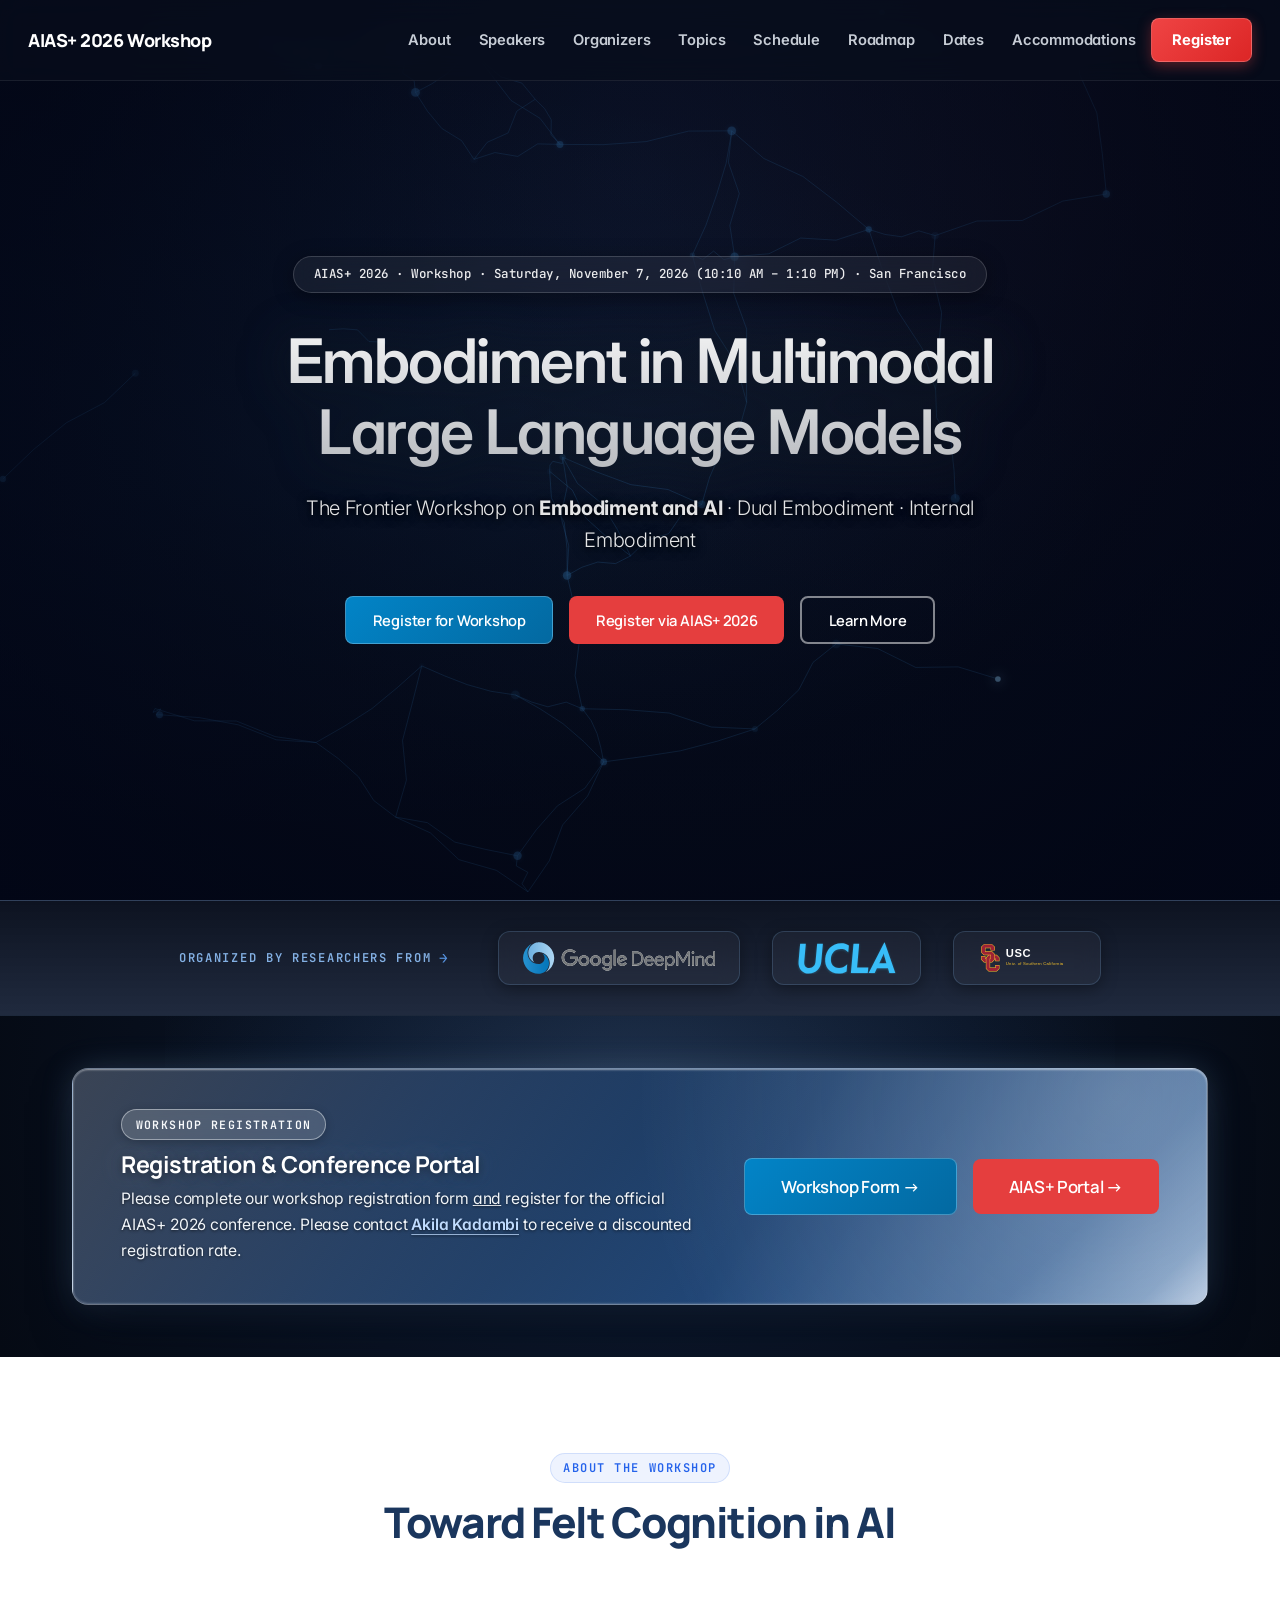
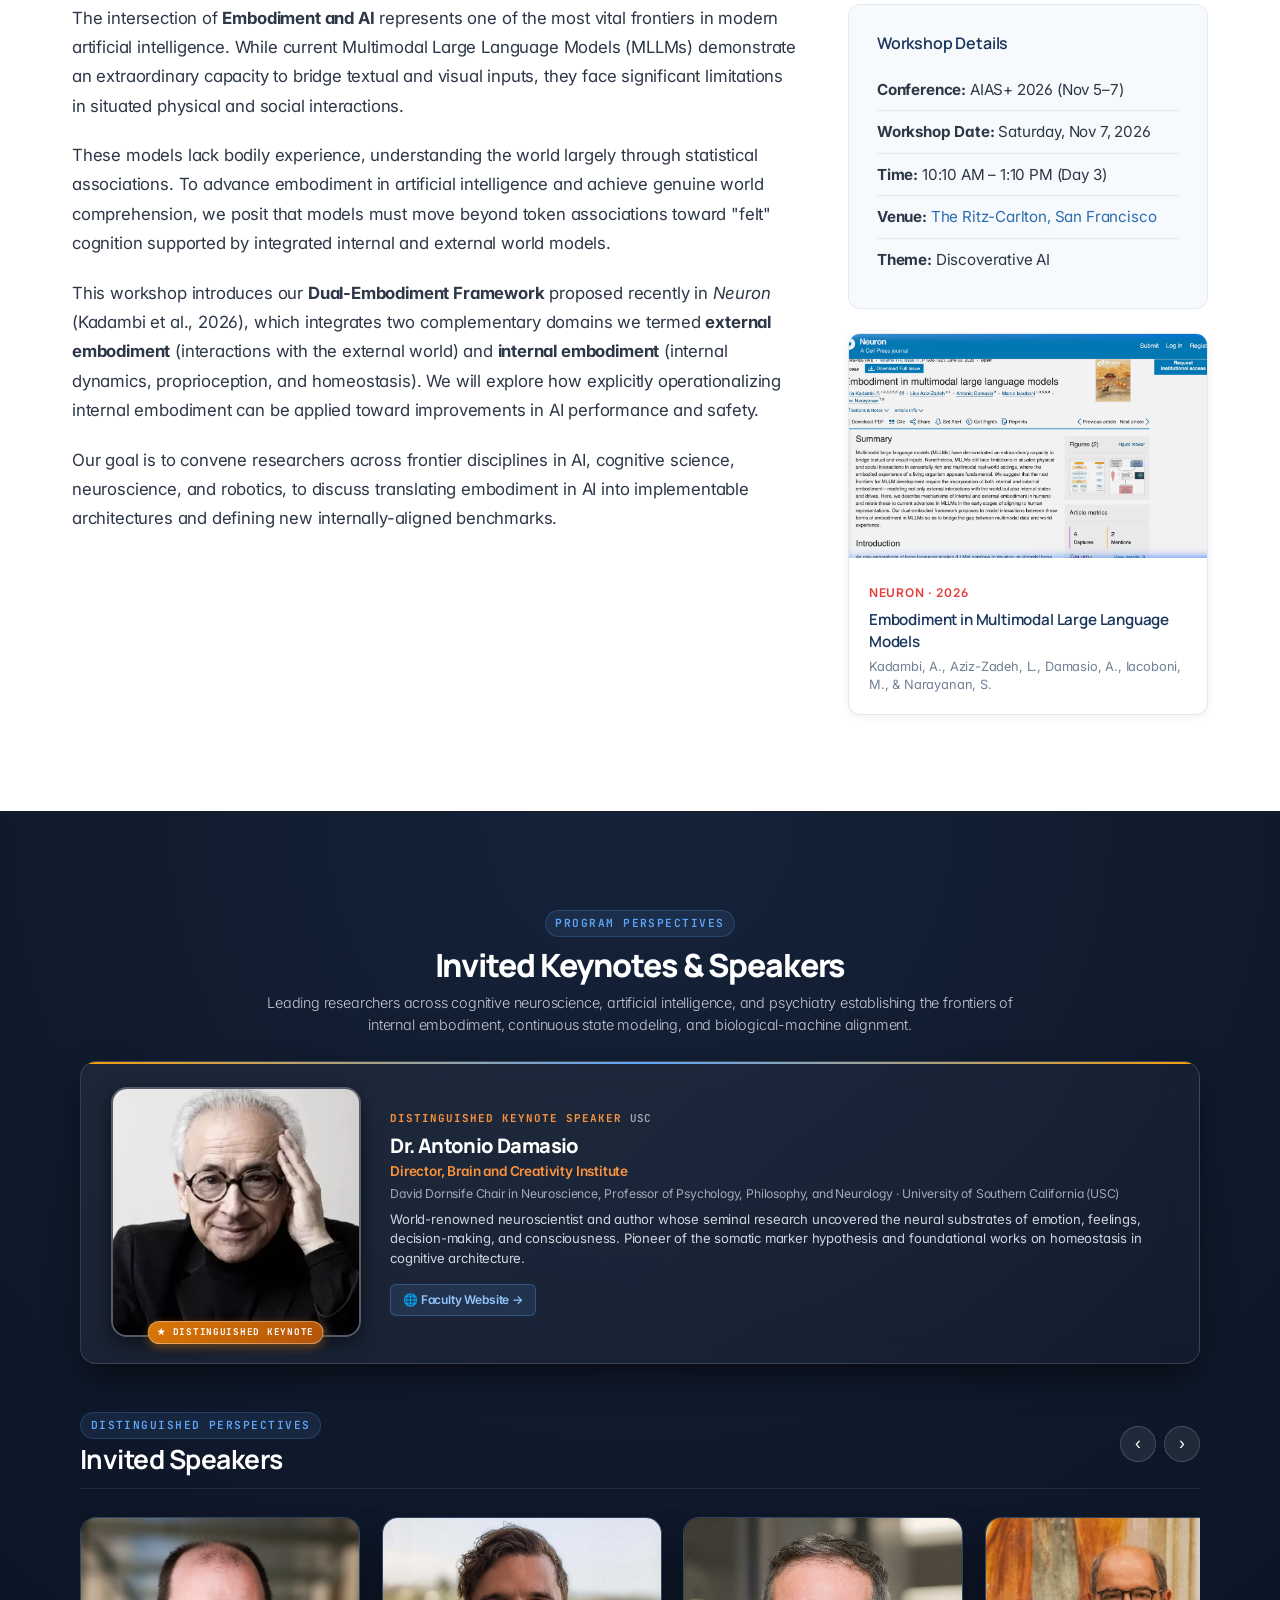
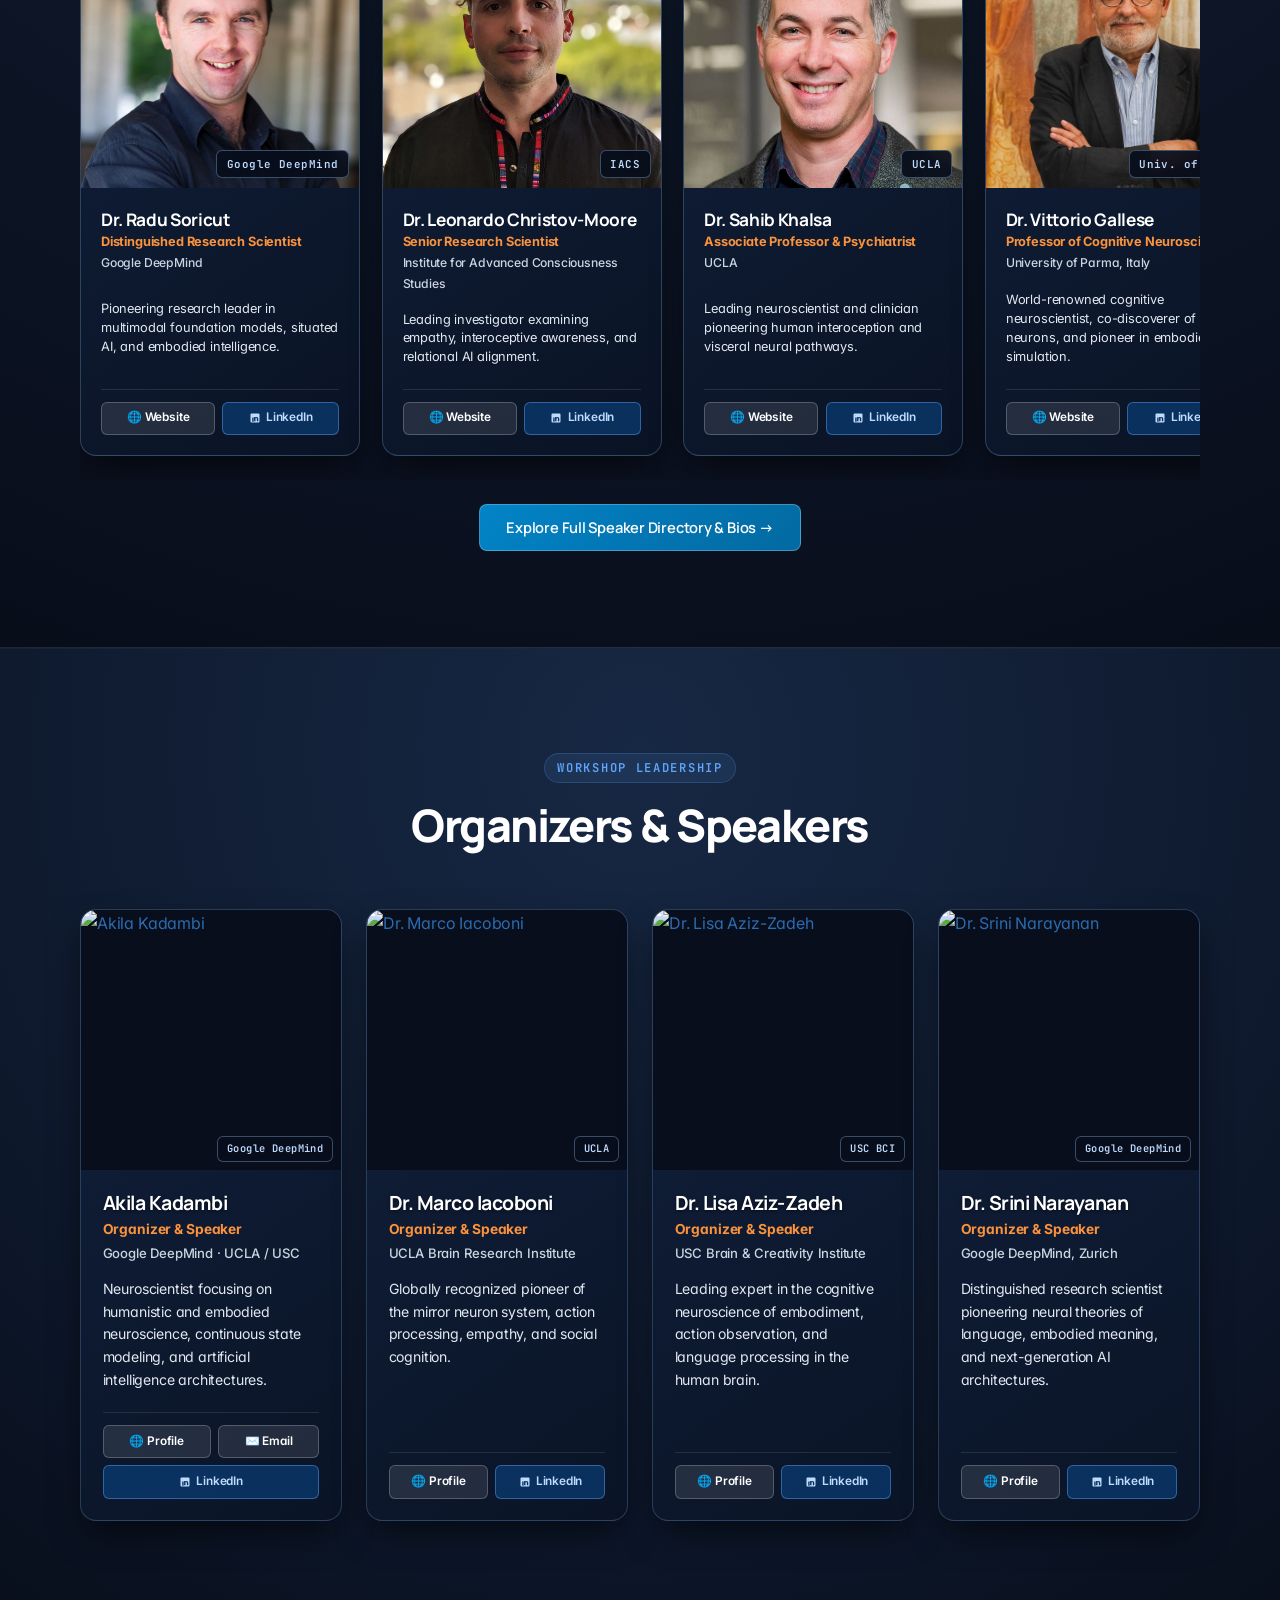
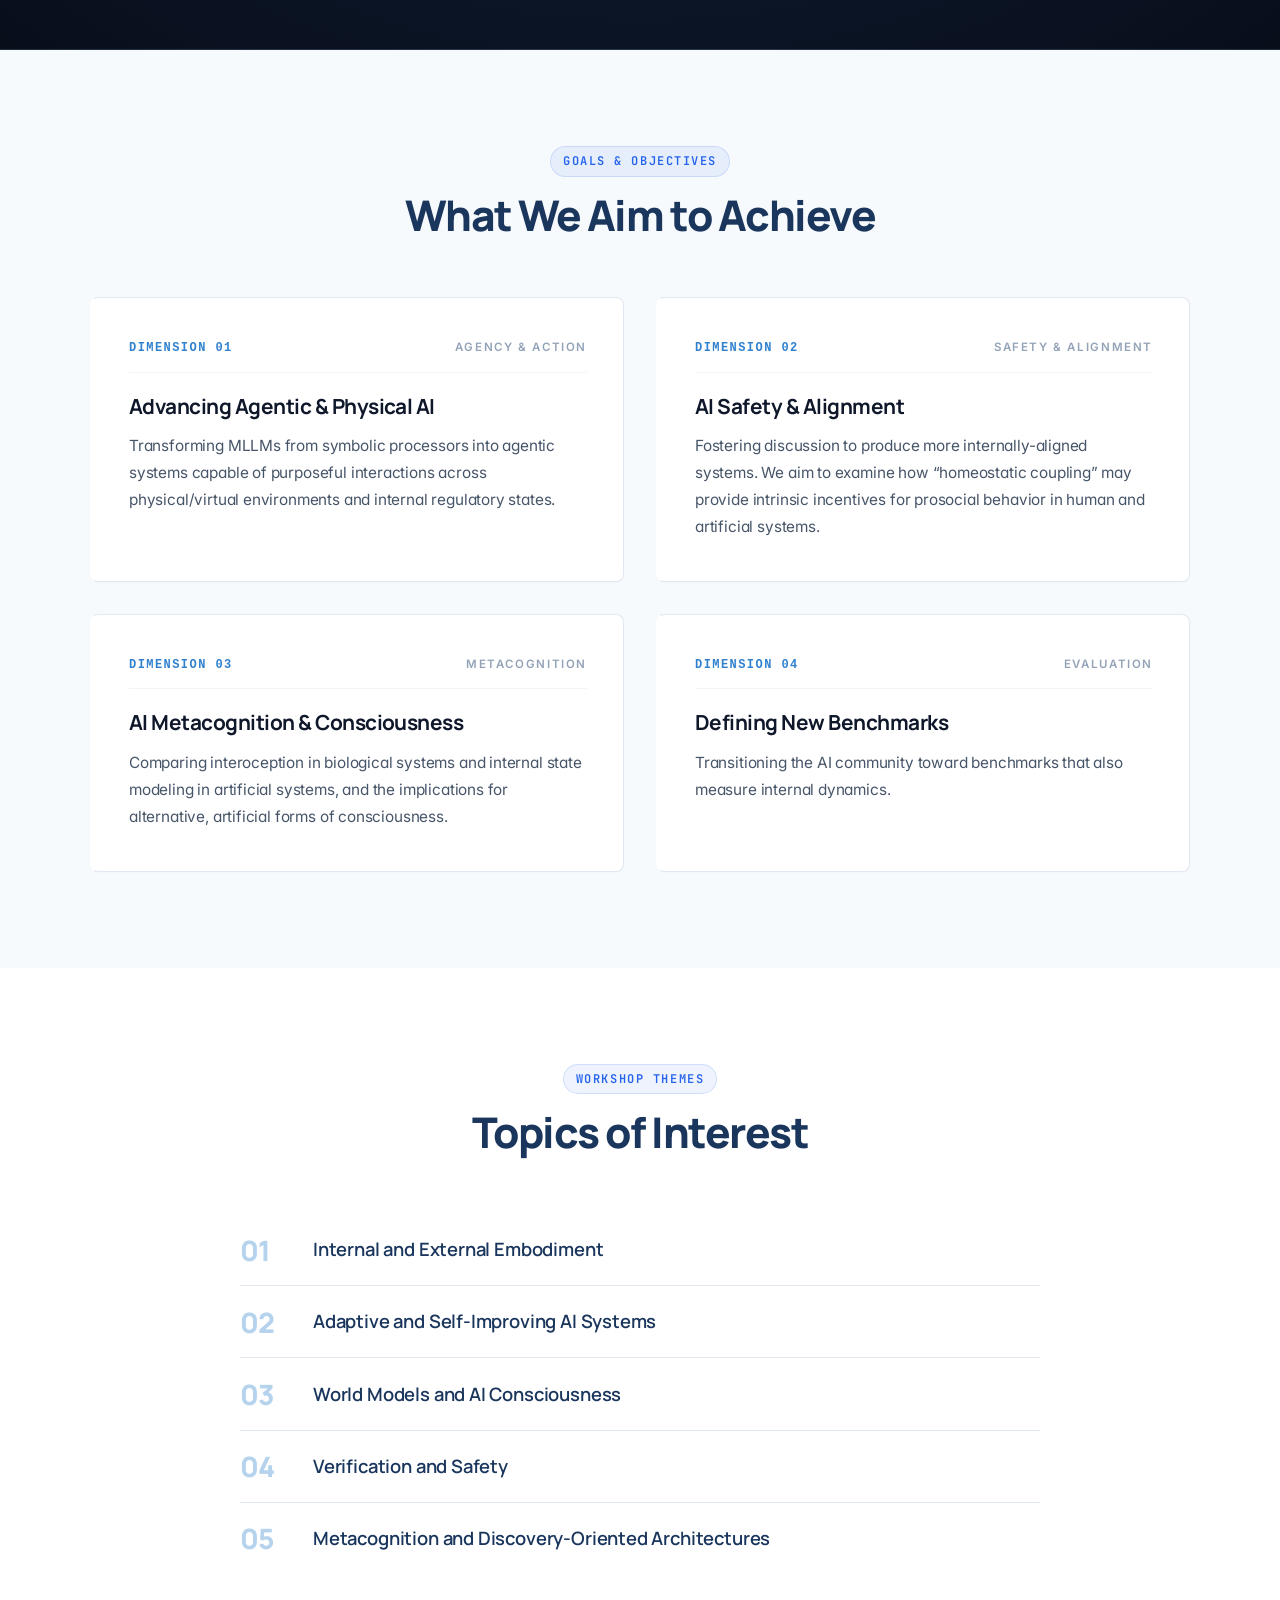
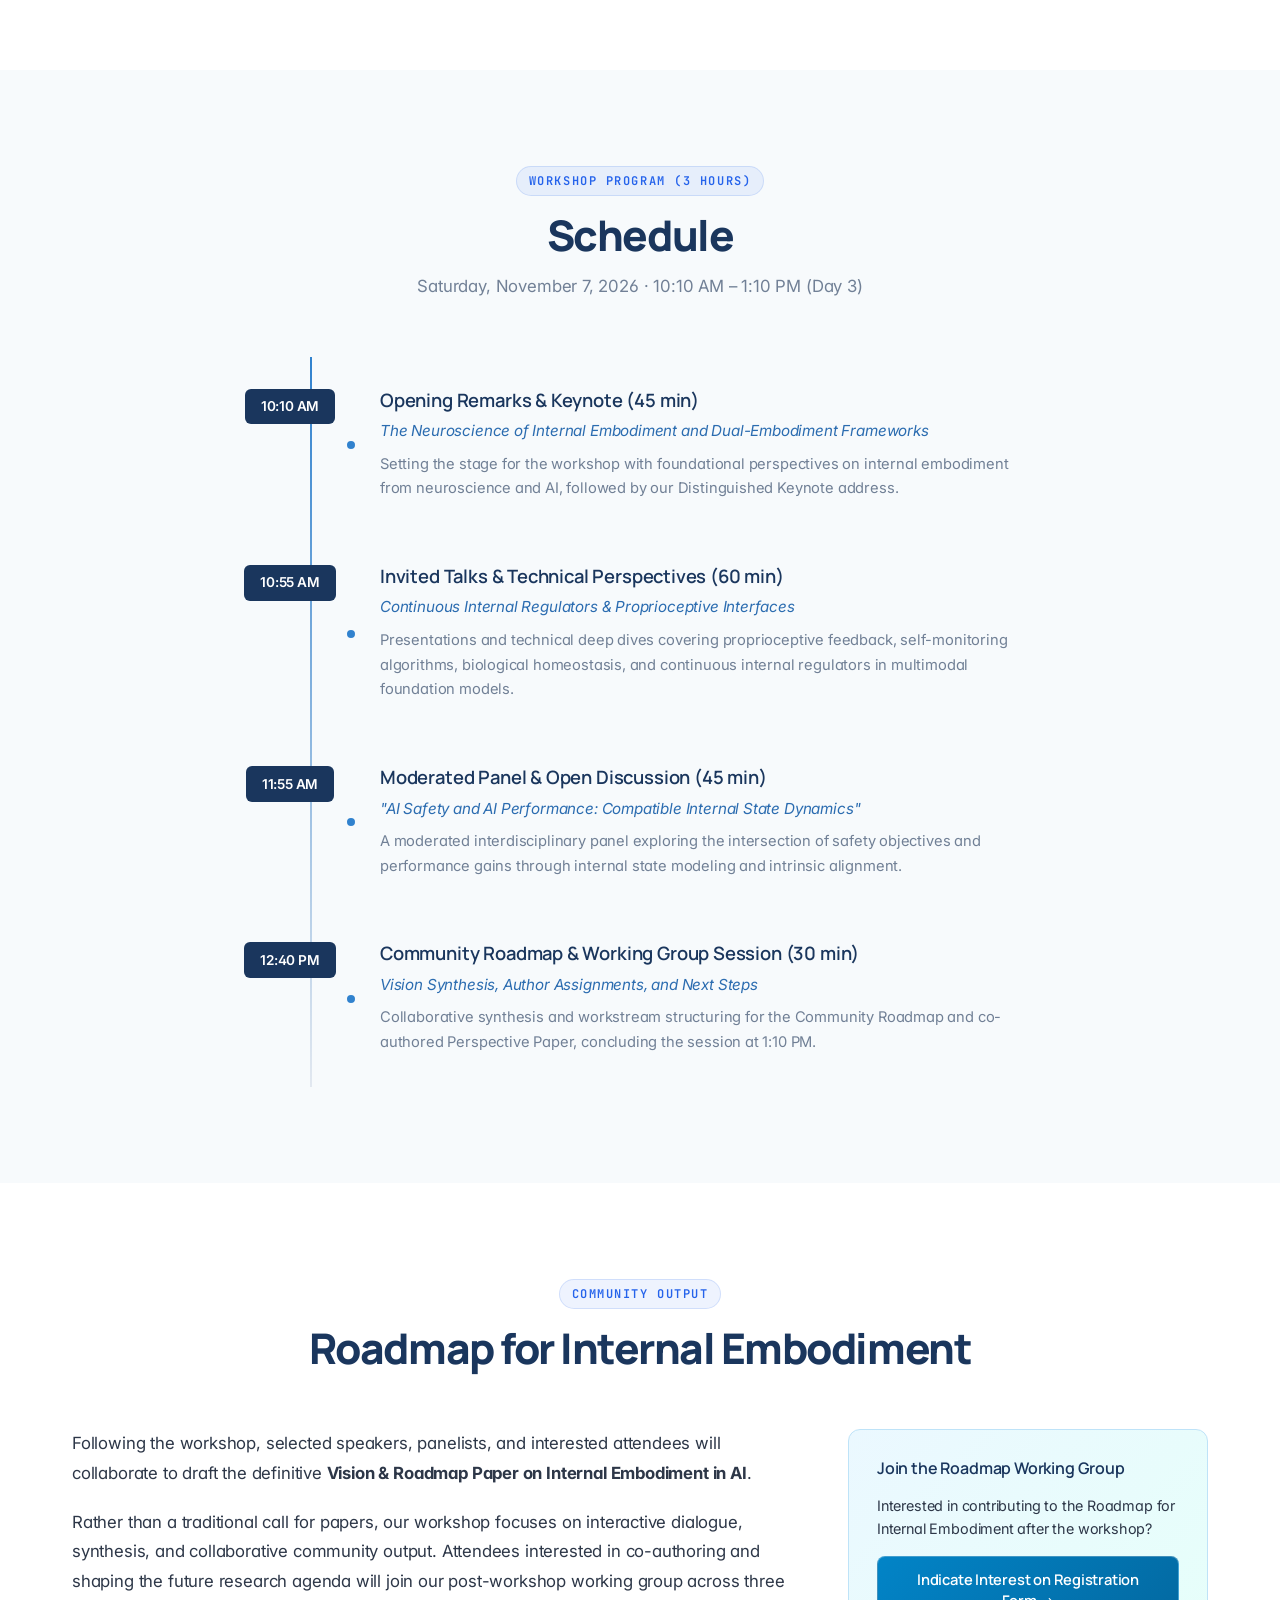
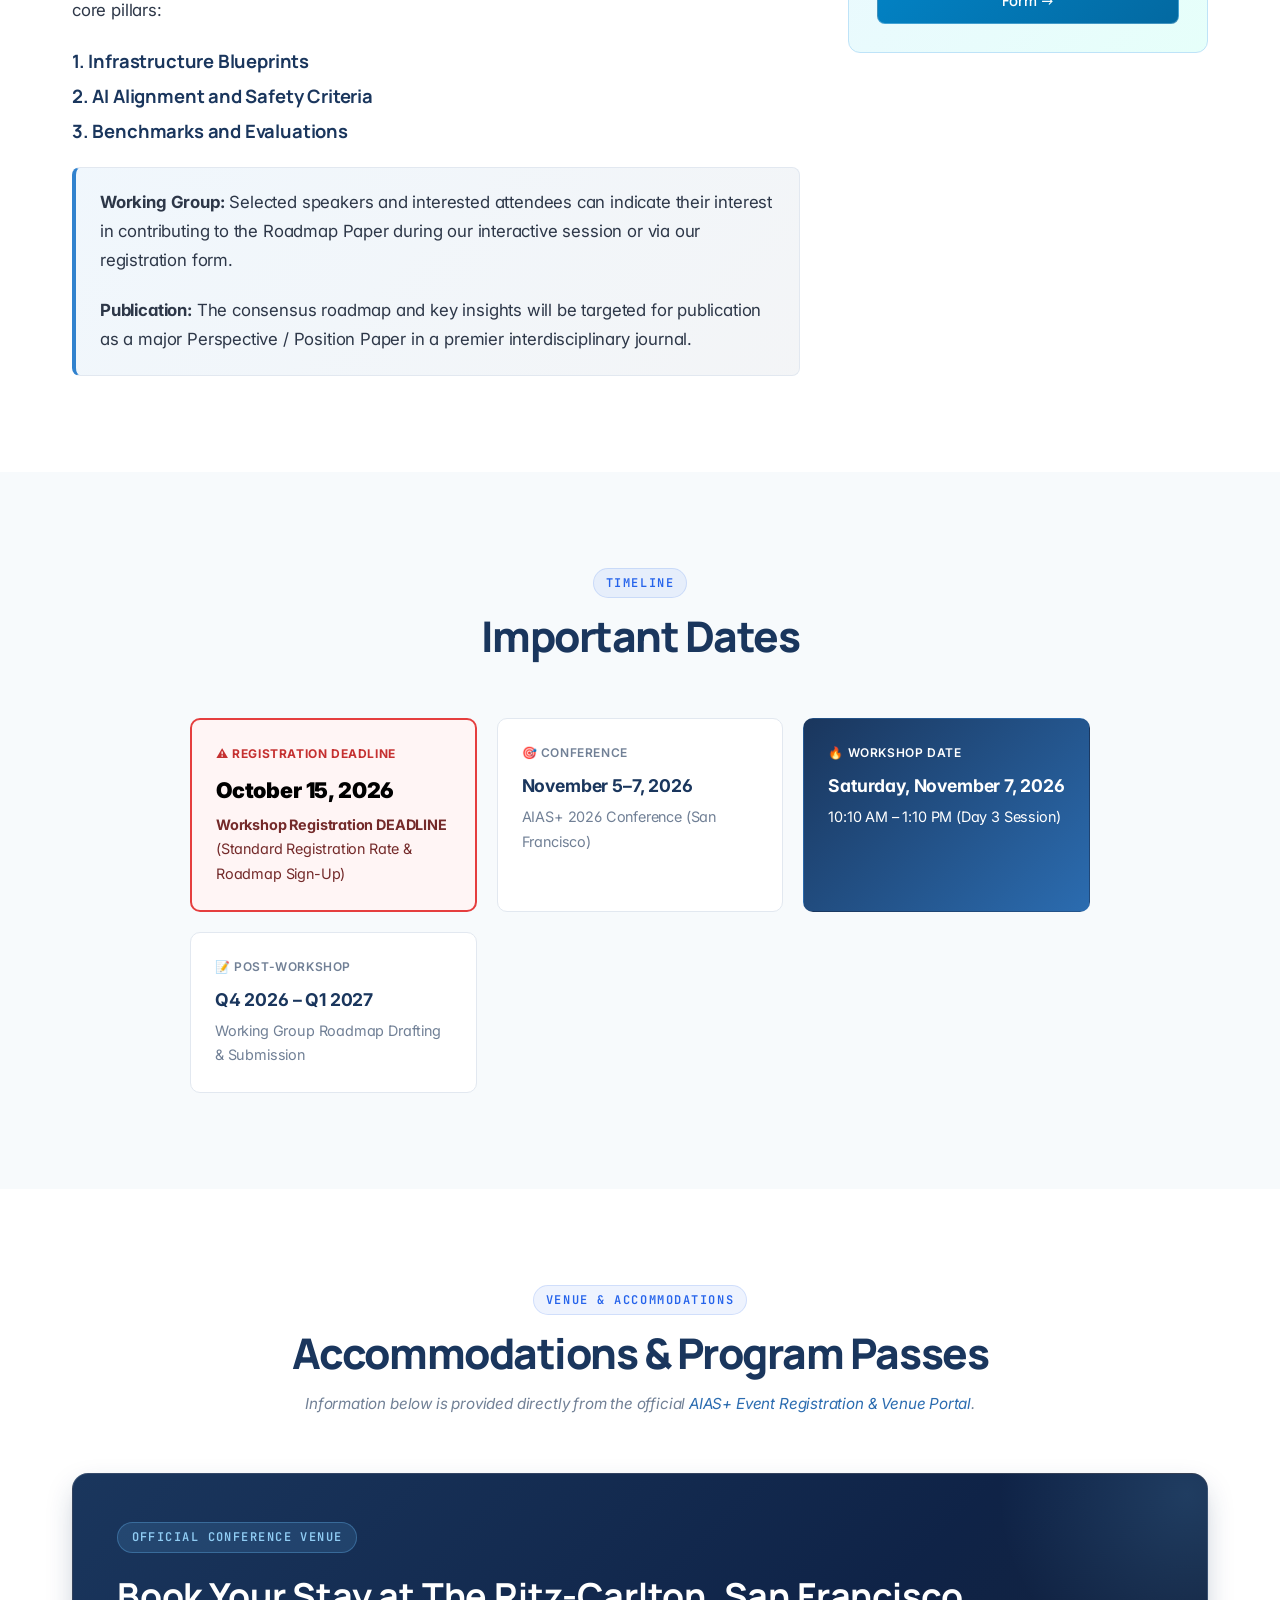
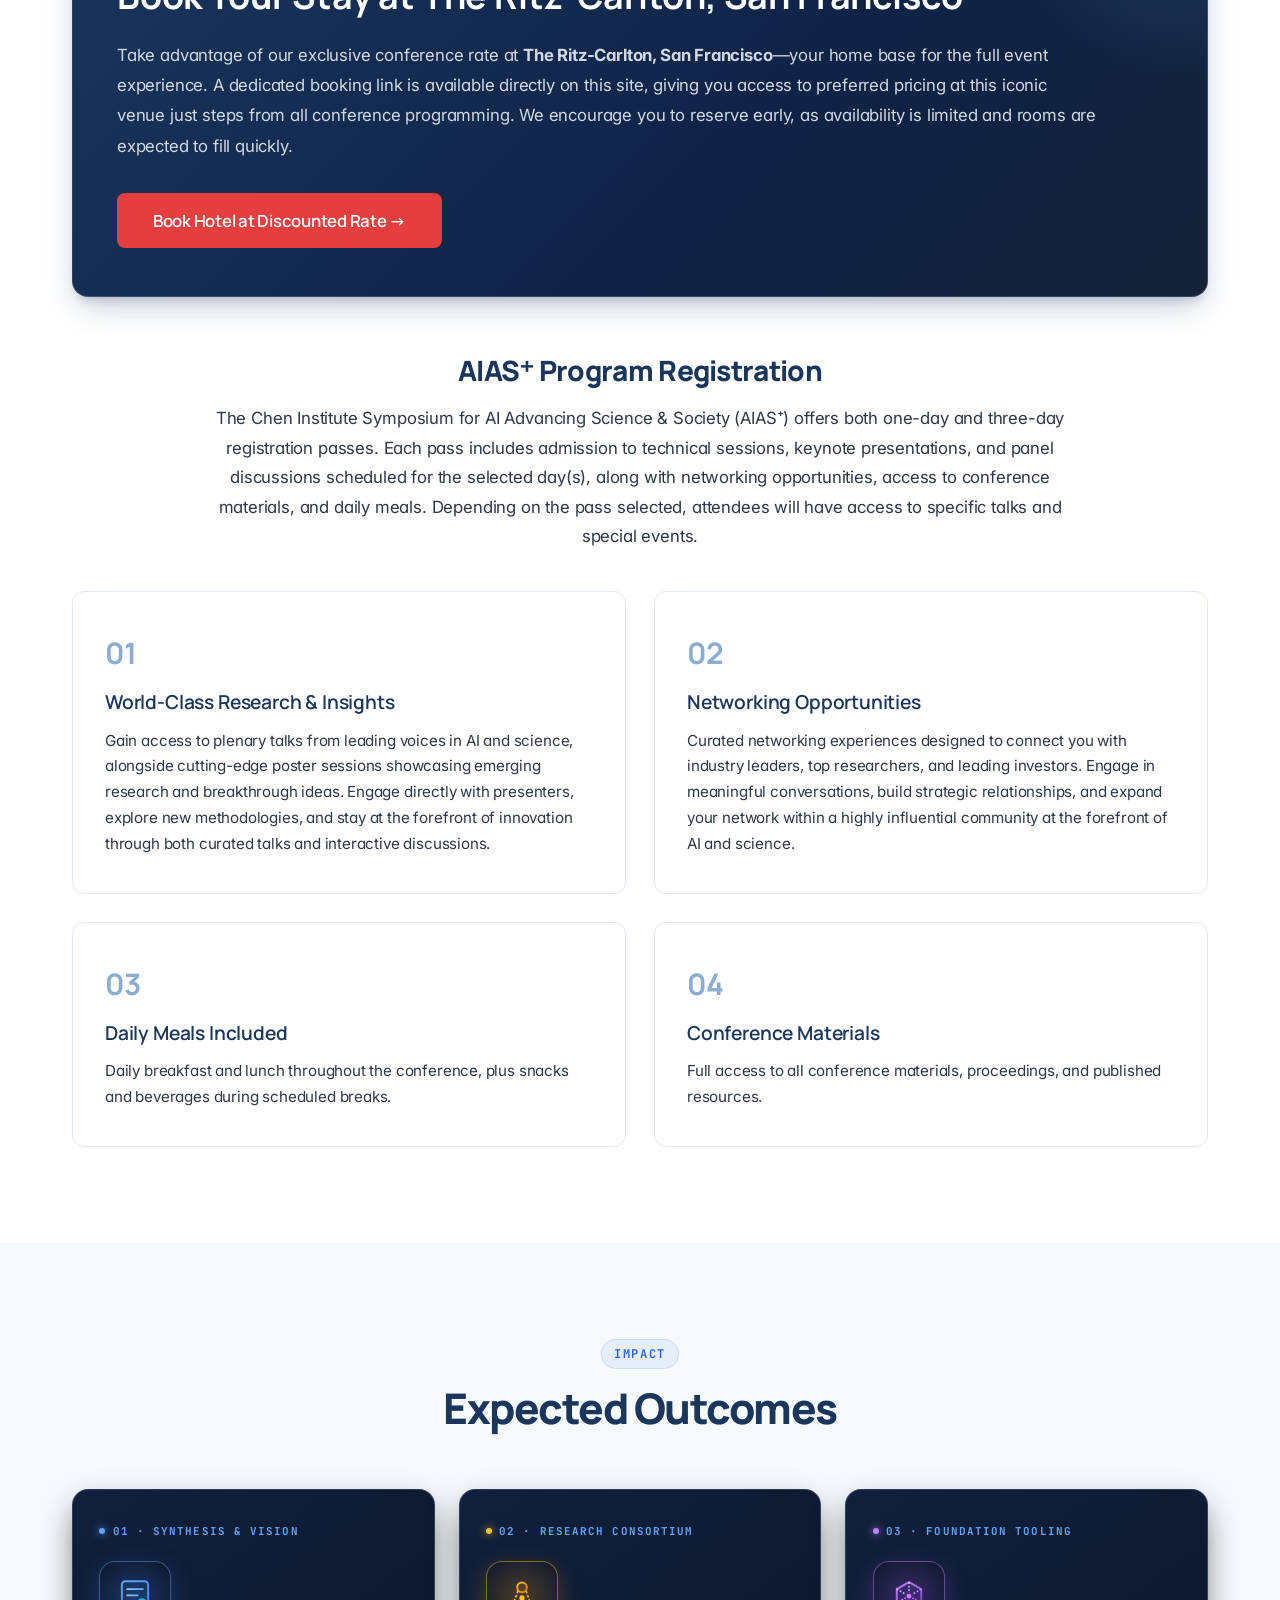
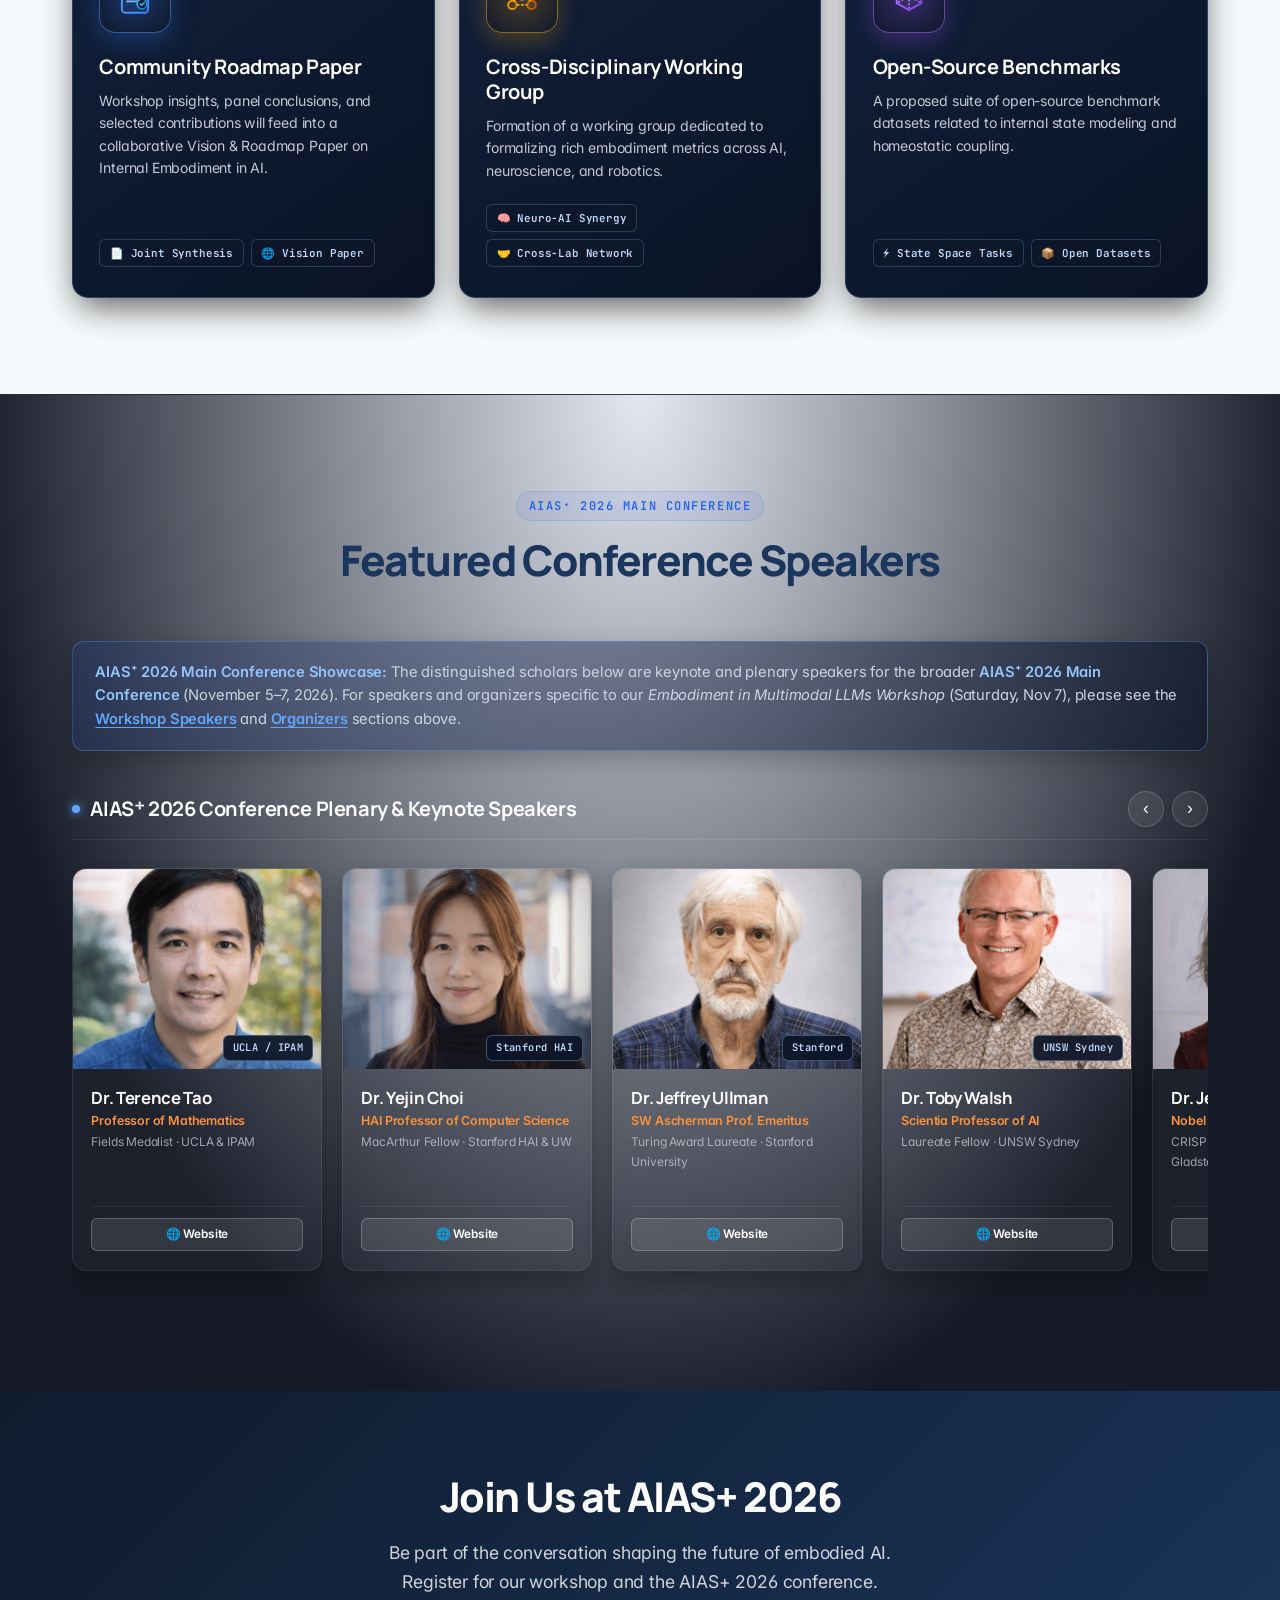
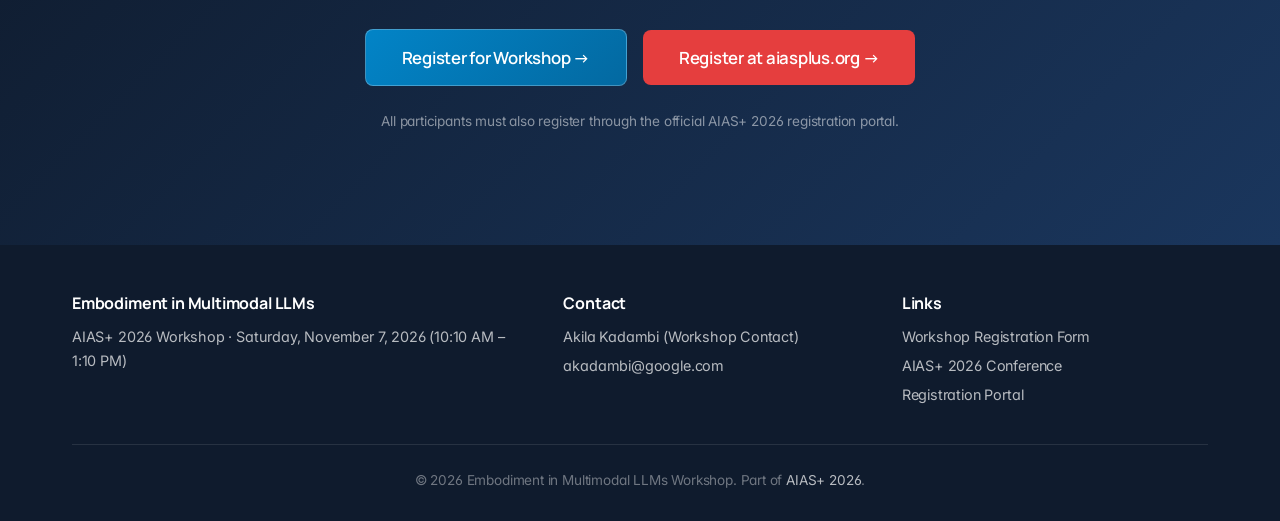
==== commit 4fdbf125: "Add Dr. Achuta Kadambi to workshop Invited Speakers" ====
--- a/index.html
+++ b/index.html
@@ -232,7 +232,7 @@
   <link rel="preconnect" href="https://fonts.googleapis.com">
   <link rel="preconnect" href="https://fonts.gstatic.com" crossorigin>
   <link href="https://fonts.googleapis.com/css2?family=Inter:ital,opsz,wght@0,14..32,100..900;1,14..32,100..900&family=JetBrains+Mono:wght@400;500;600;700&family=Manrope:wght@300;400;500;600;700;800&family=Plus+Jakarta+Sans:ital,wght@0,300..800;1,300..800&family=Space+Grotesk:wght@500;600;700&display=swap" rel="stylesheet">
-  <link rel="stylesheet" href="style.css?v=5.5">
+  <link rel="stylesheet" href="style.css?v=5.6">
 </head>
 <body>
   <!-- Navigation -->
@@ -503,6 +503,27 @@
                 <div class="facilitator-links">
                   <a href="http://feelingmachines.net/kingson" target="_blank" rel="noopener" class="link-pill">🌐 Website</a>
                   <a href="https://www.linkedin.com/in/kingson-man-005231173/" target="_blank" rel="noopener" class="linkedin-pill">
+                    <svg width="12" height="12" viewBox="0 0 24 24" fill="currentColor"><path d="M19 3a2 2 0 0 1 2 2v14a2 2 0 0 1-2 2H5a2 2 0 0 1-2-2V5a2 2 0 0 1 2-2h14m-.5 15.5v-5.3a3.26 3.26 0 0 0-3.26-3.26c-.85 0-1.84.52-2.28 1.3v-1.11h-2.79v8.37h2.79v-4.93c0-.77.62-1.4 1.39-1.4a1.4 1.4 0 0 1 1.4 1.4v4.93h2.75M6.46 10.9v8.37H9.2V10.9H6.46M7.83 6.25c-.91 0-1.64.73-1.64 1.64s.73 1.64 1.64 1.64-.73 1.64-1.64-1.64Z"/></svg>
+                    <span>LinkedIn</span>
+                  </a>
+                </div>
+              </div>
+            </div>
+
+            <!-- Achuta Kadambi -->
+            <div class="speaker-card">
+              <a href="https://samueli.ucla.edu/people/achuta-kadambi/" target="_blank" rel="noopener" class="speaker-avatar-wrap" title="Visit Dr. Achuta Kadambi's Website">
+                <img src="images/speakers/achuta_kadambi.png" alt="Dr. Achuta Kadambi" class="photo-achuta">
+                <span class="speaker-card-badge">UCLA</span>
+              </a>
+              <div class="speaker-card-body">
+                <h4><a href="https://samueli.ucla.edu/people/achuta-kadambi/" target="_blank" rel="noopener">Dr. Achuta Kadambi</a></h4>
+                <p class="speaker-role">2x Exited Founder &amp; Associate Professor</p>
+                <p class="speaker-affil">UCLA</p>
+                <p class="speaker-desc">Pioneer in spatial intelligence, physics-based vision, and computational imaging; co-founder of Akasha Imaging and Vayu Robotics.</p>
+                <div class="facilitator-links">
+                  <a href="https://samueli.ucla.edu/people/achuta-kadambi/" target="_blank" rel="noopener" class="link-pill">🌐 Website</a>
+                  <a href="https://www.linkedin.com/in/achuta-kadambi/" target="_blank" rel="noopener" class="linkedin-pill">
                     <svg width="12" height="12" viewBox="0 0 24 24" fill="currentColor"><path d="M19 3a2 2 0 0 1 2 2v14a2 2 0 0 1-2 2H5a2 2 0 0 1-2-2V5a2 2 0 0 1 2-2h14m-.5 15.5v-5.3a3.26 3.26 0 0 0-3.26-3.26c-.85 0-1.84.52-2.28 1.3v-1.11h-2.79v8.37h2.79v-4.93c0-.77.62-1.4 1.39-1.4a1.4 1.4 0 0 1 1.4 1.4v4.93h2.75M6.46 10.9v8.37H9.2V10.9H6.46M7.83 6.25c-.91 0-1.64.73-1.64 1.64s.73 1.64 1.64 1.64-.73 1.64-1.64-1.64Z"/></svg>
                     <span>LinkedIn</span>
                   </a>
--- a/style.css
+++ b/style.css
@@ -2307,6 +2307,10 @@
   object-position: 50% 18% !important;
 }
 
+.photo-achuta {
+  object-position: 50% 15% !important;
+}
+
 /* Backward compatibility for organizers */
 .organizers-grid {
   display: grid;
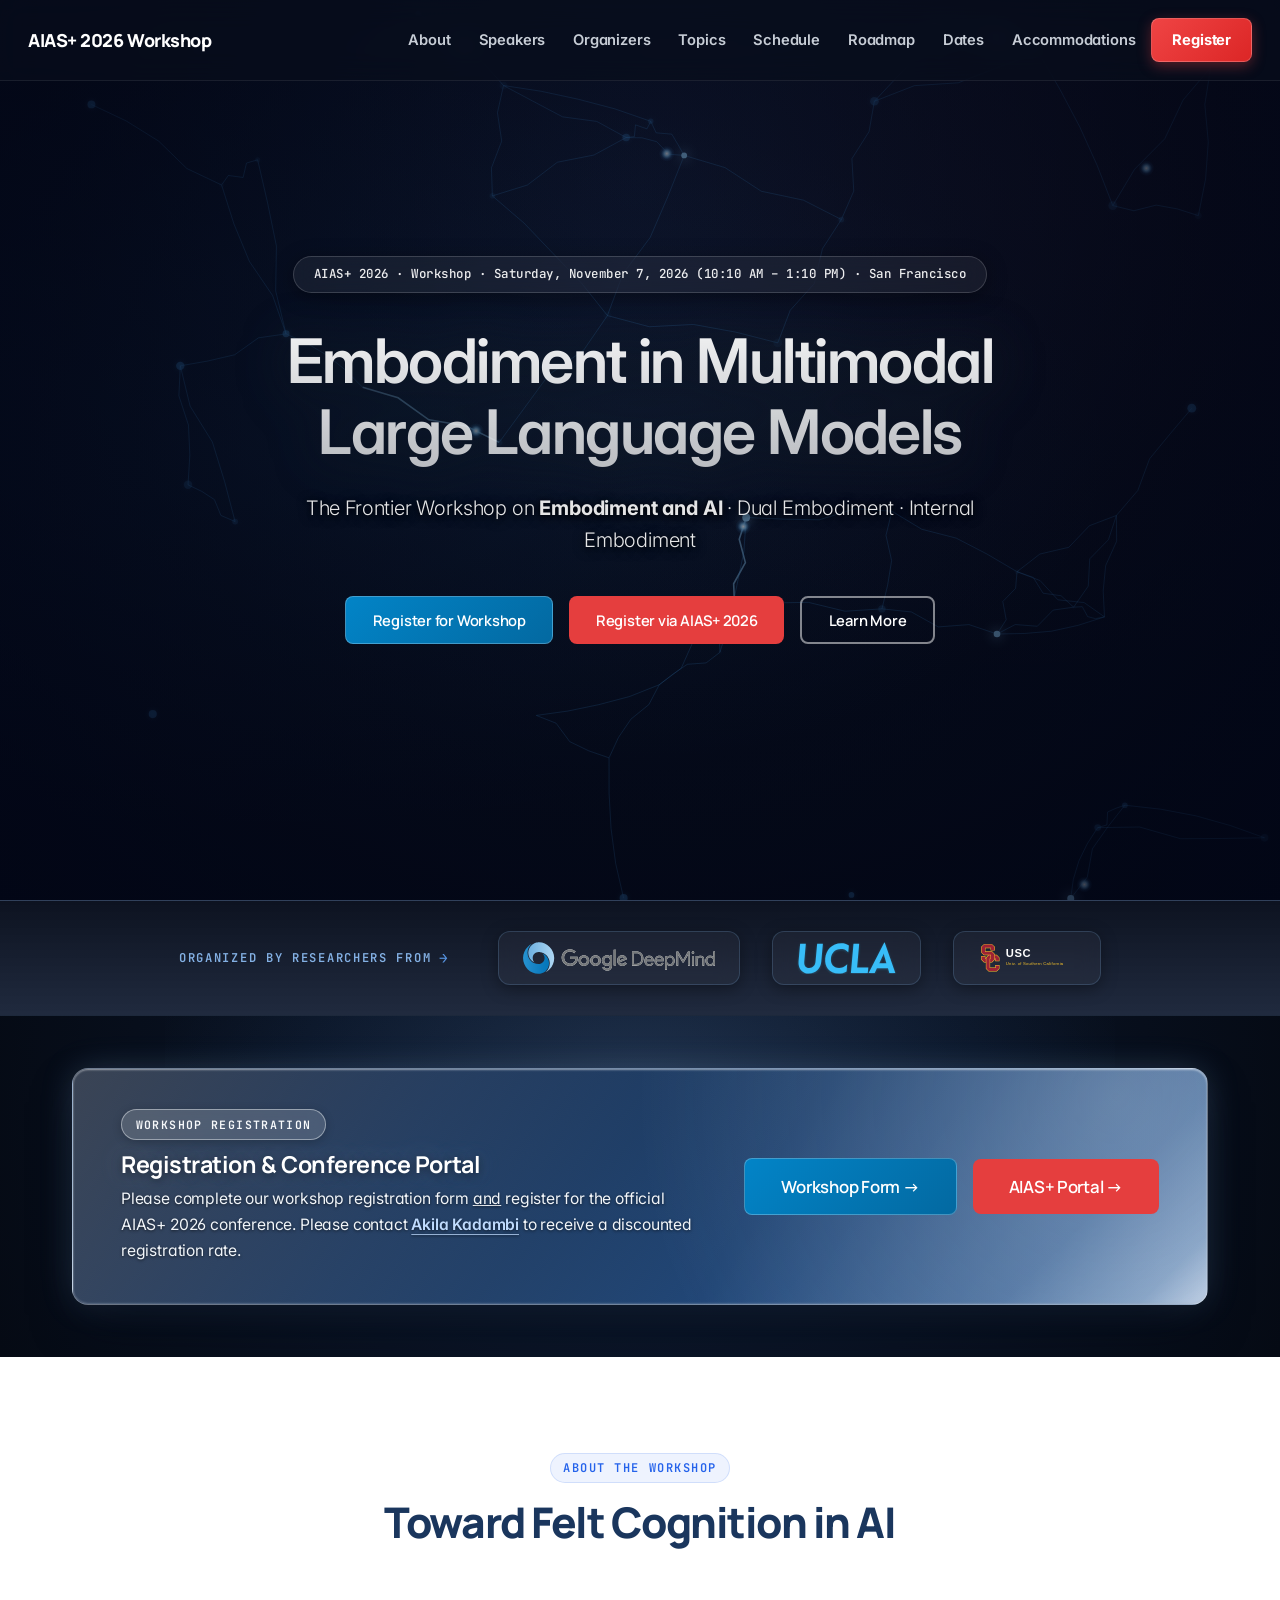
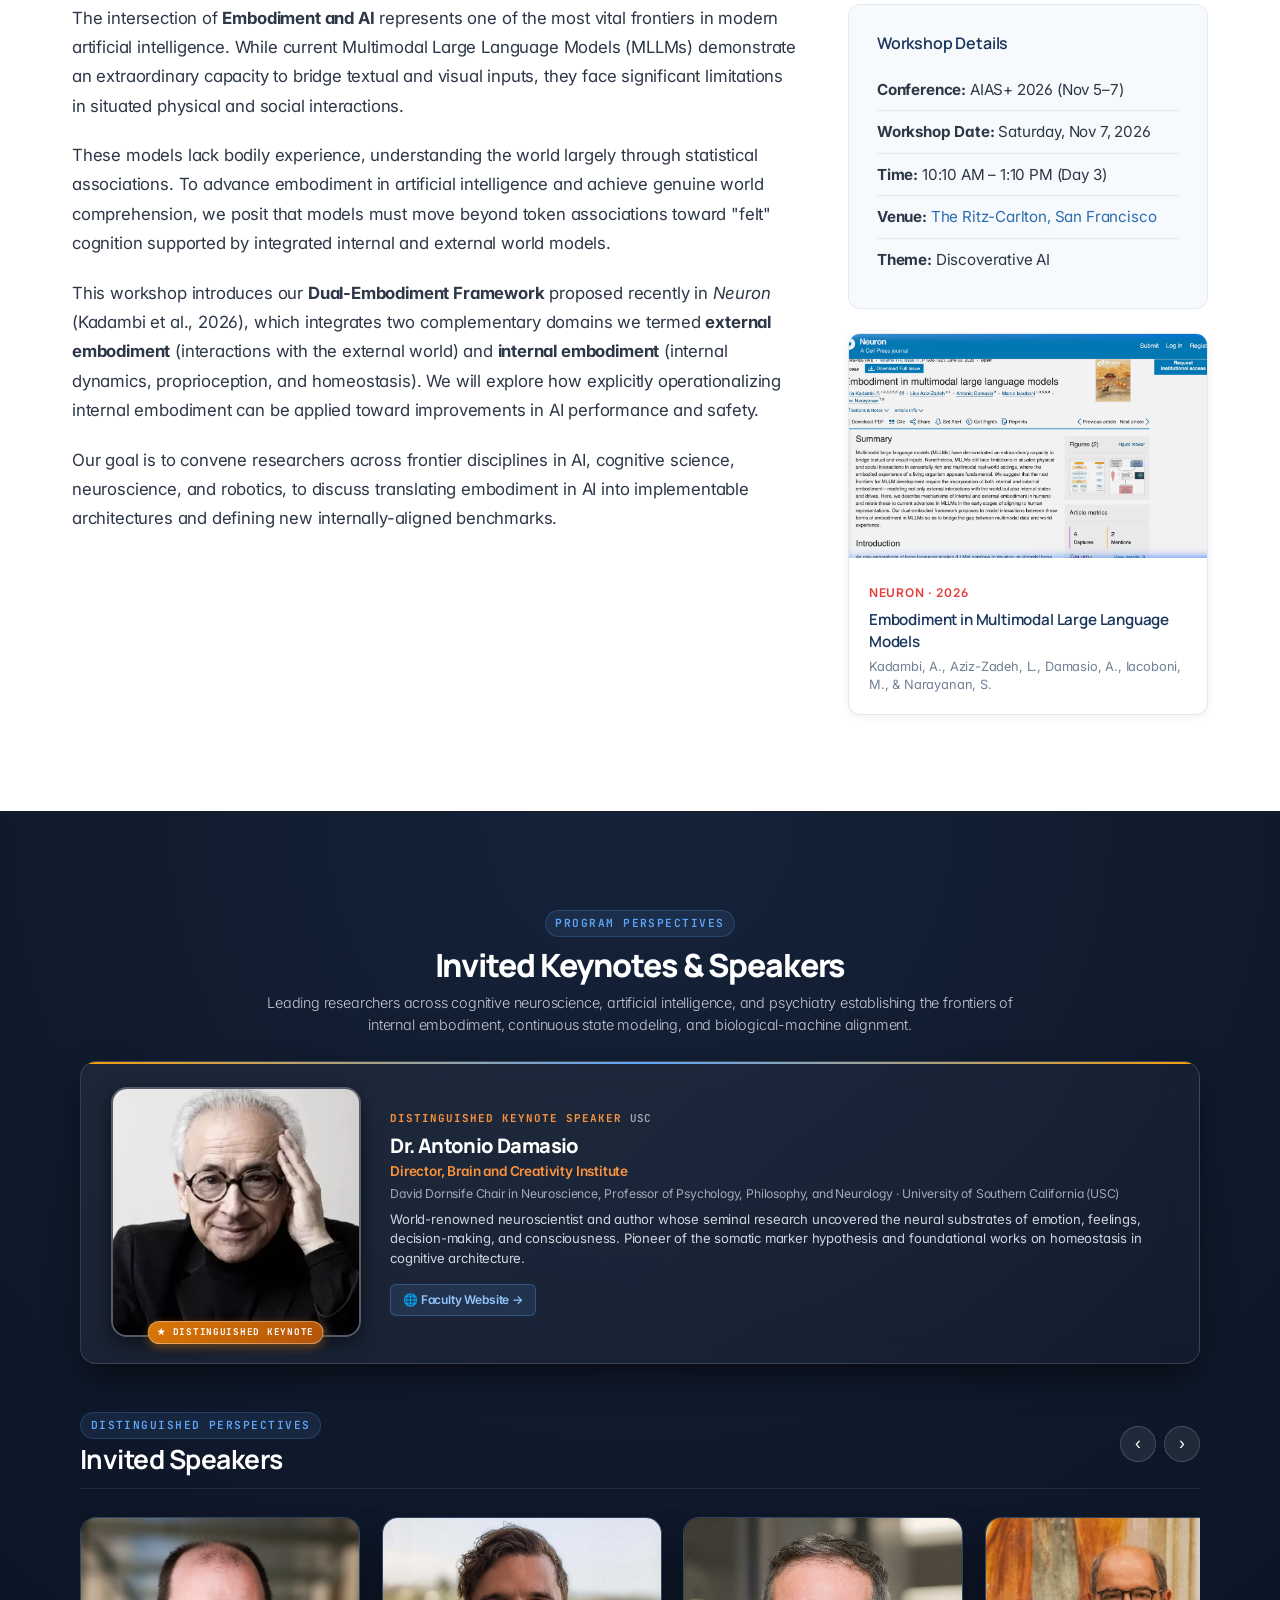
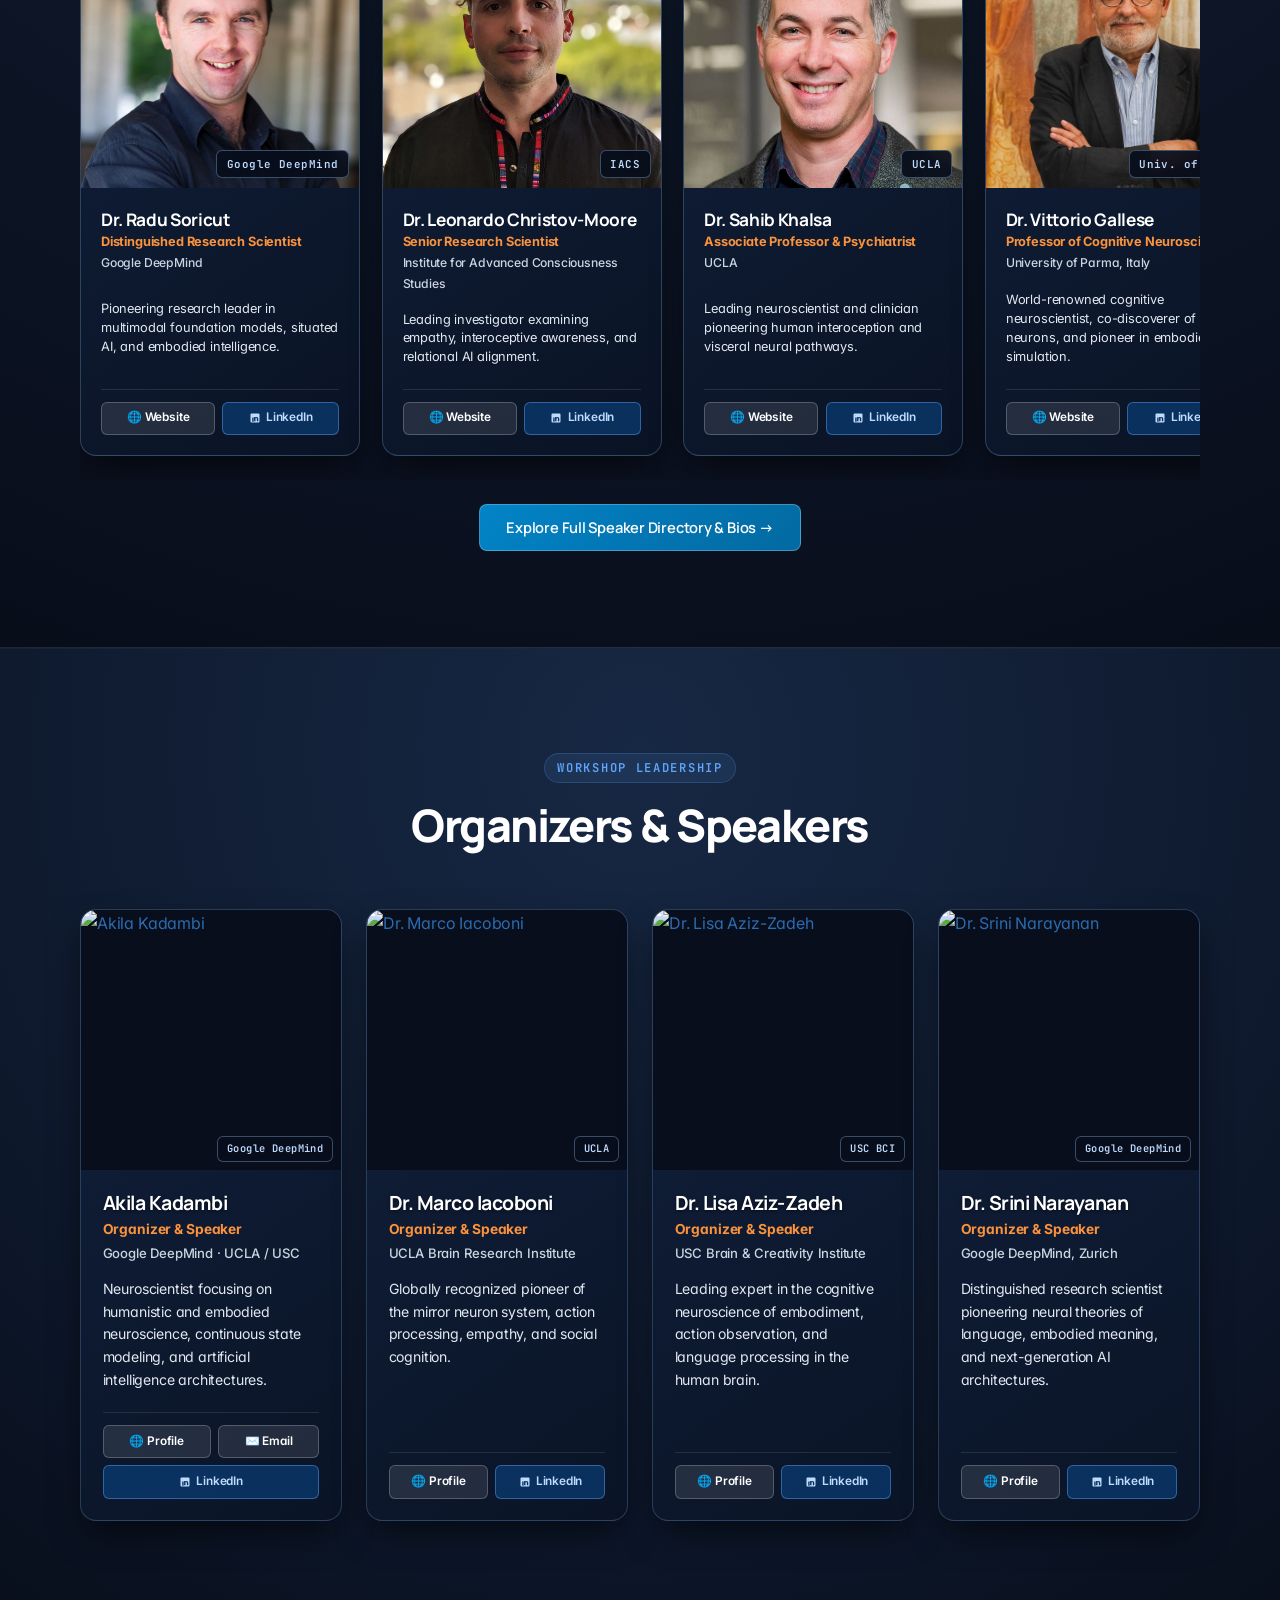
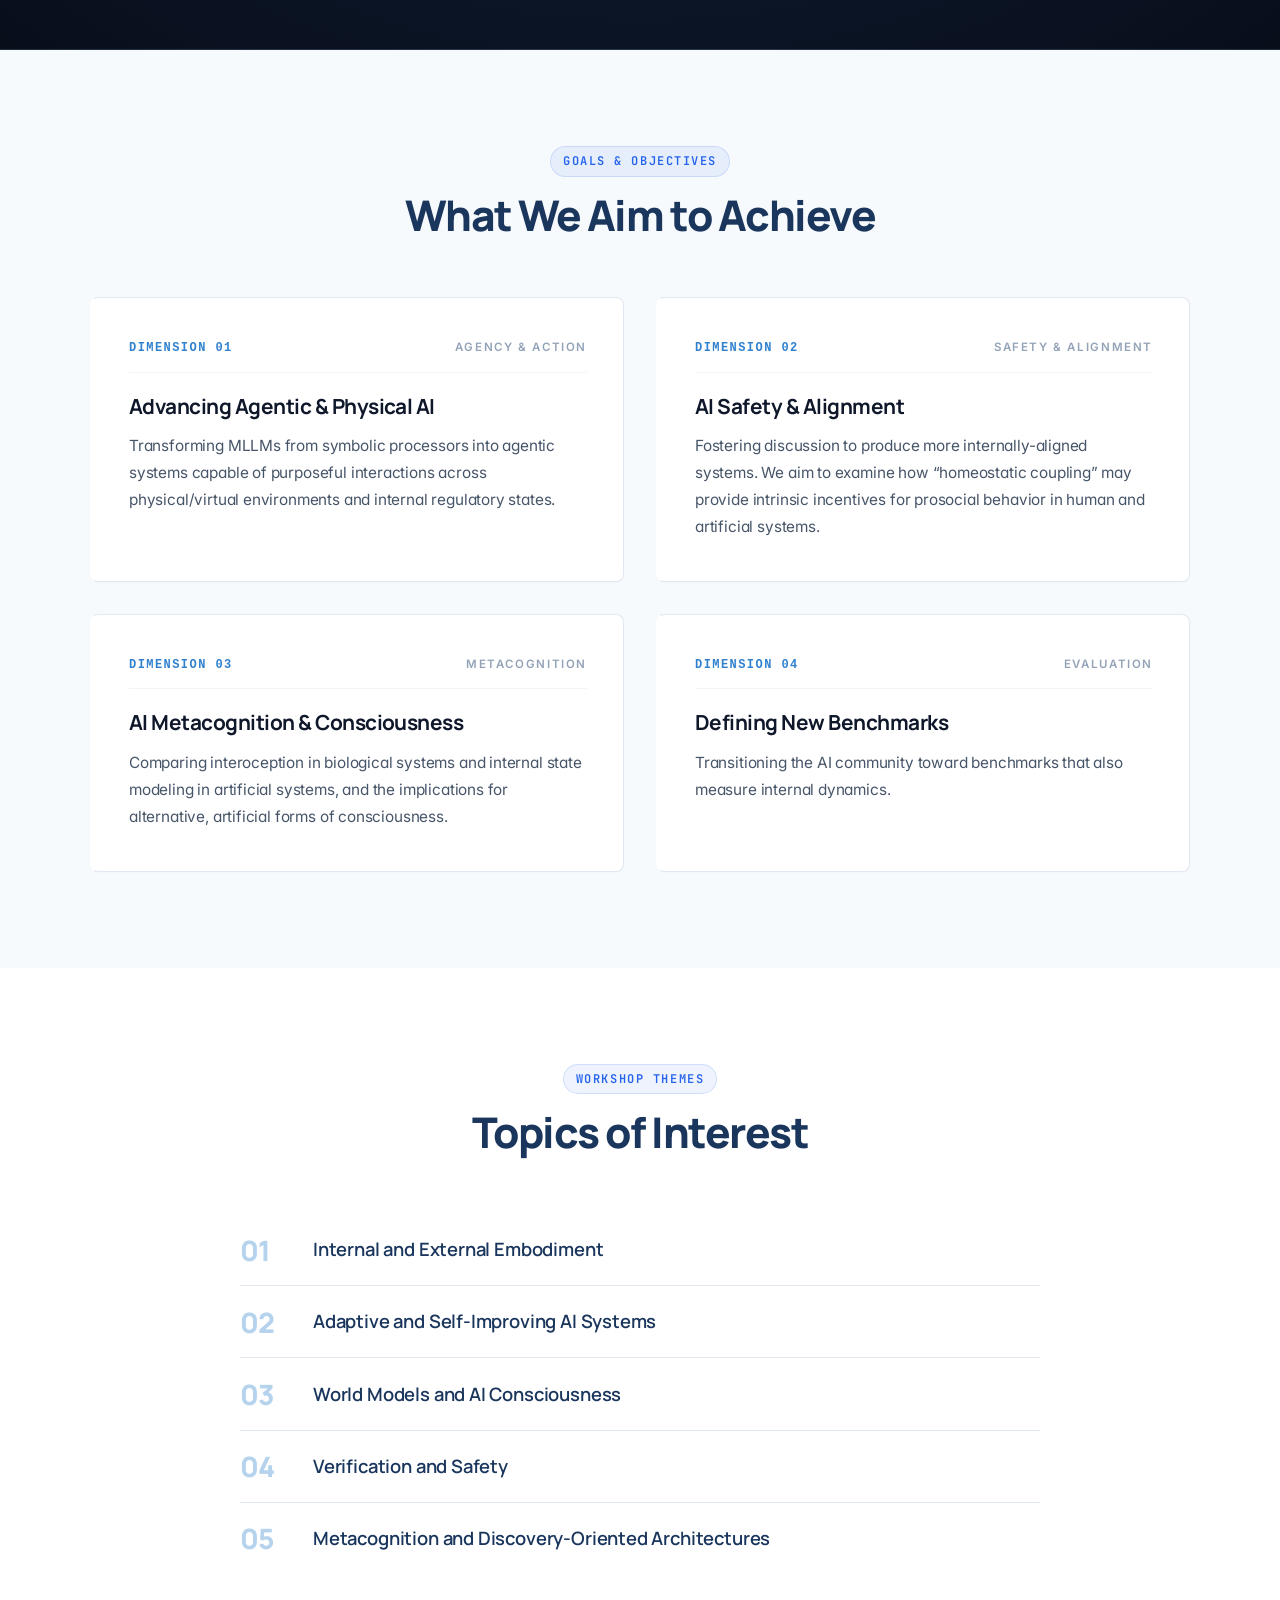
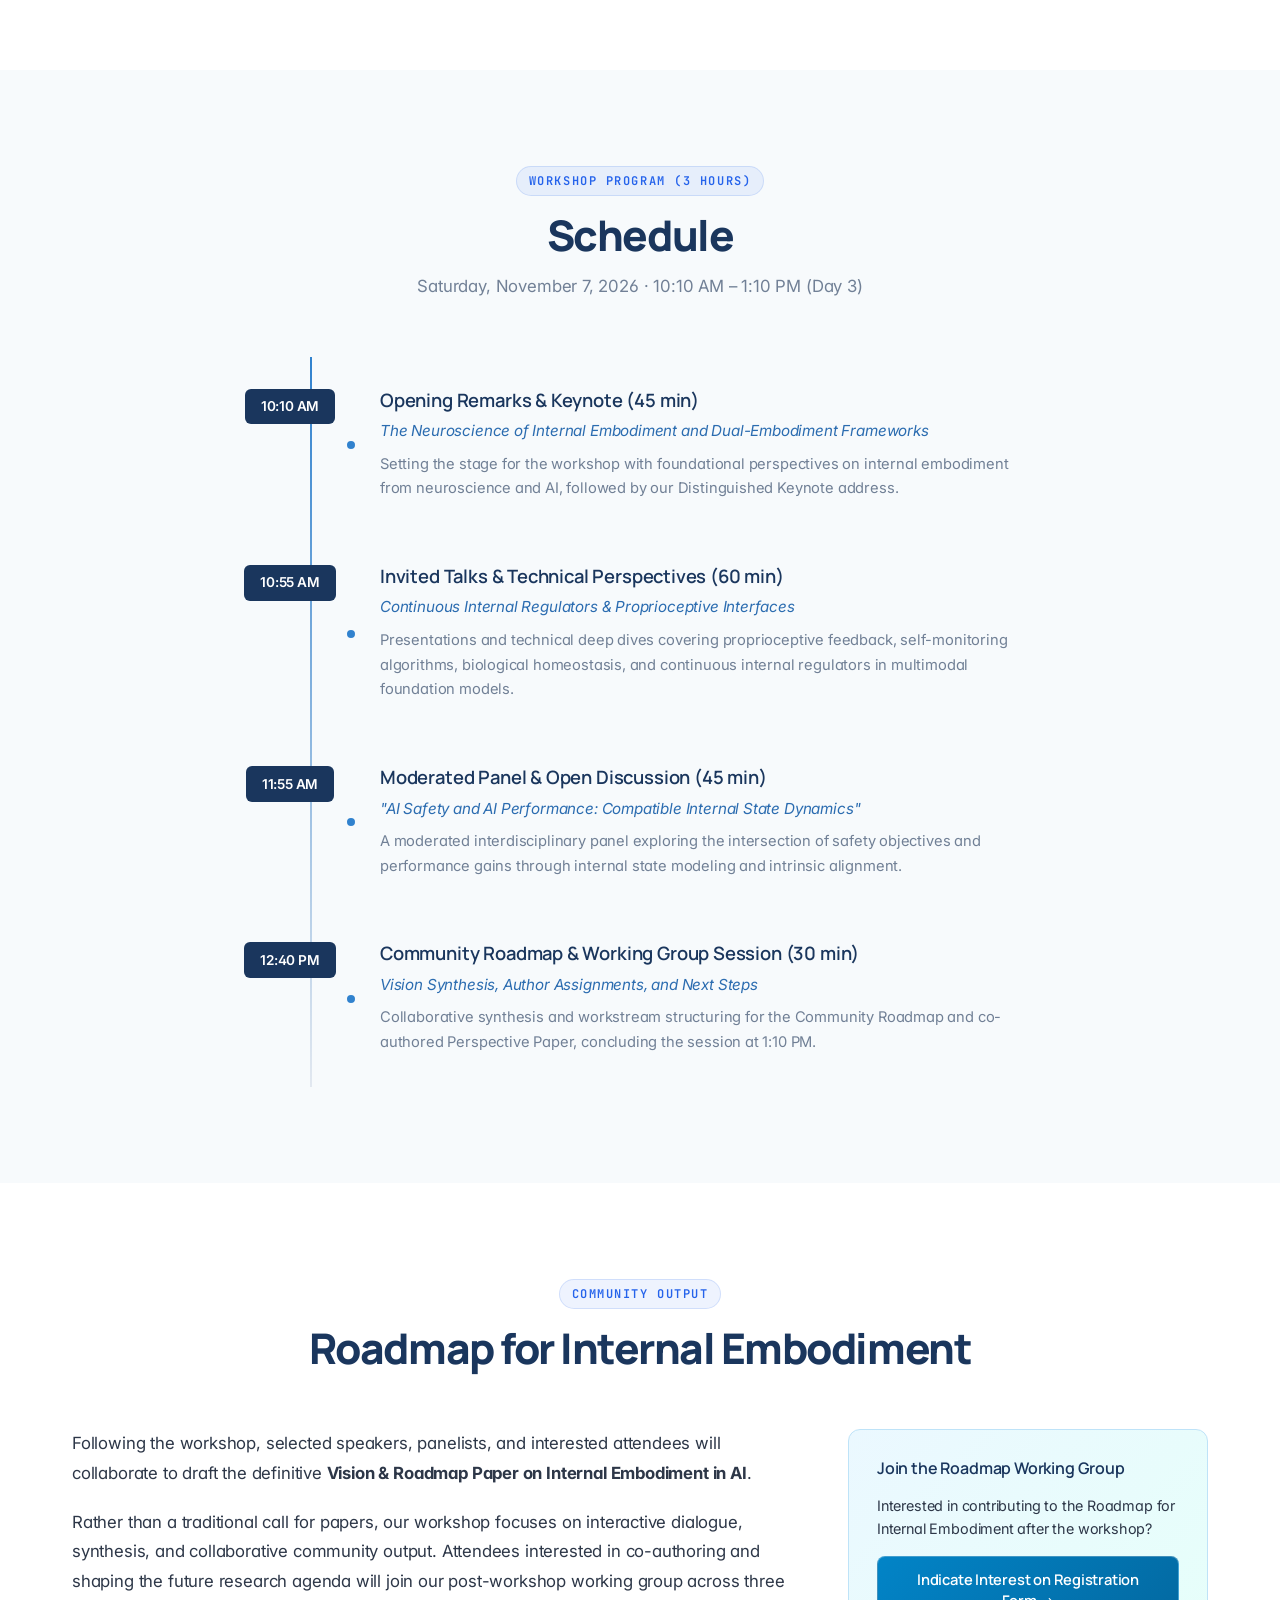
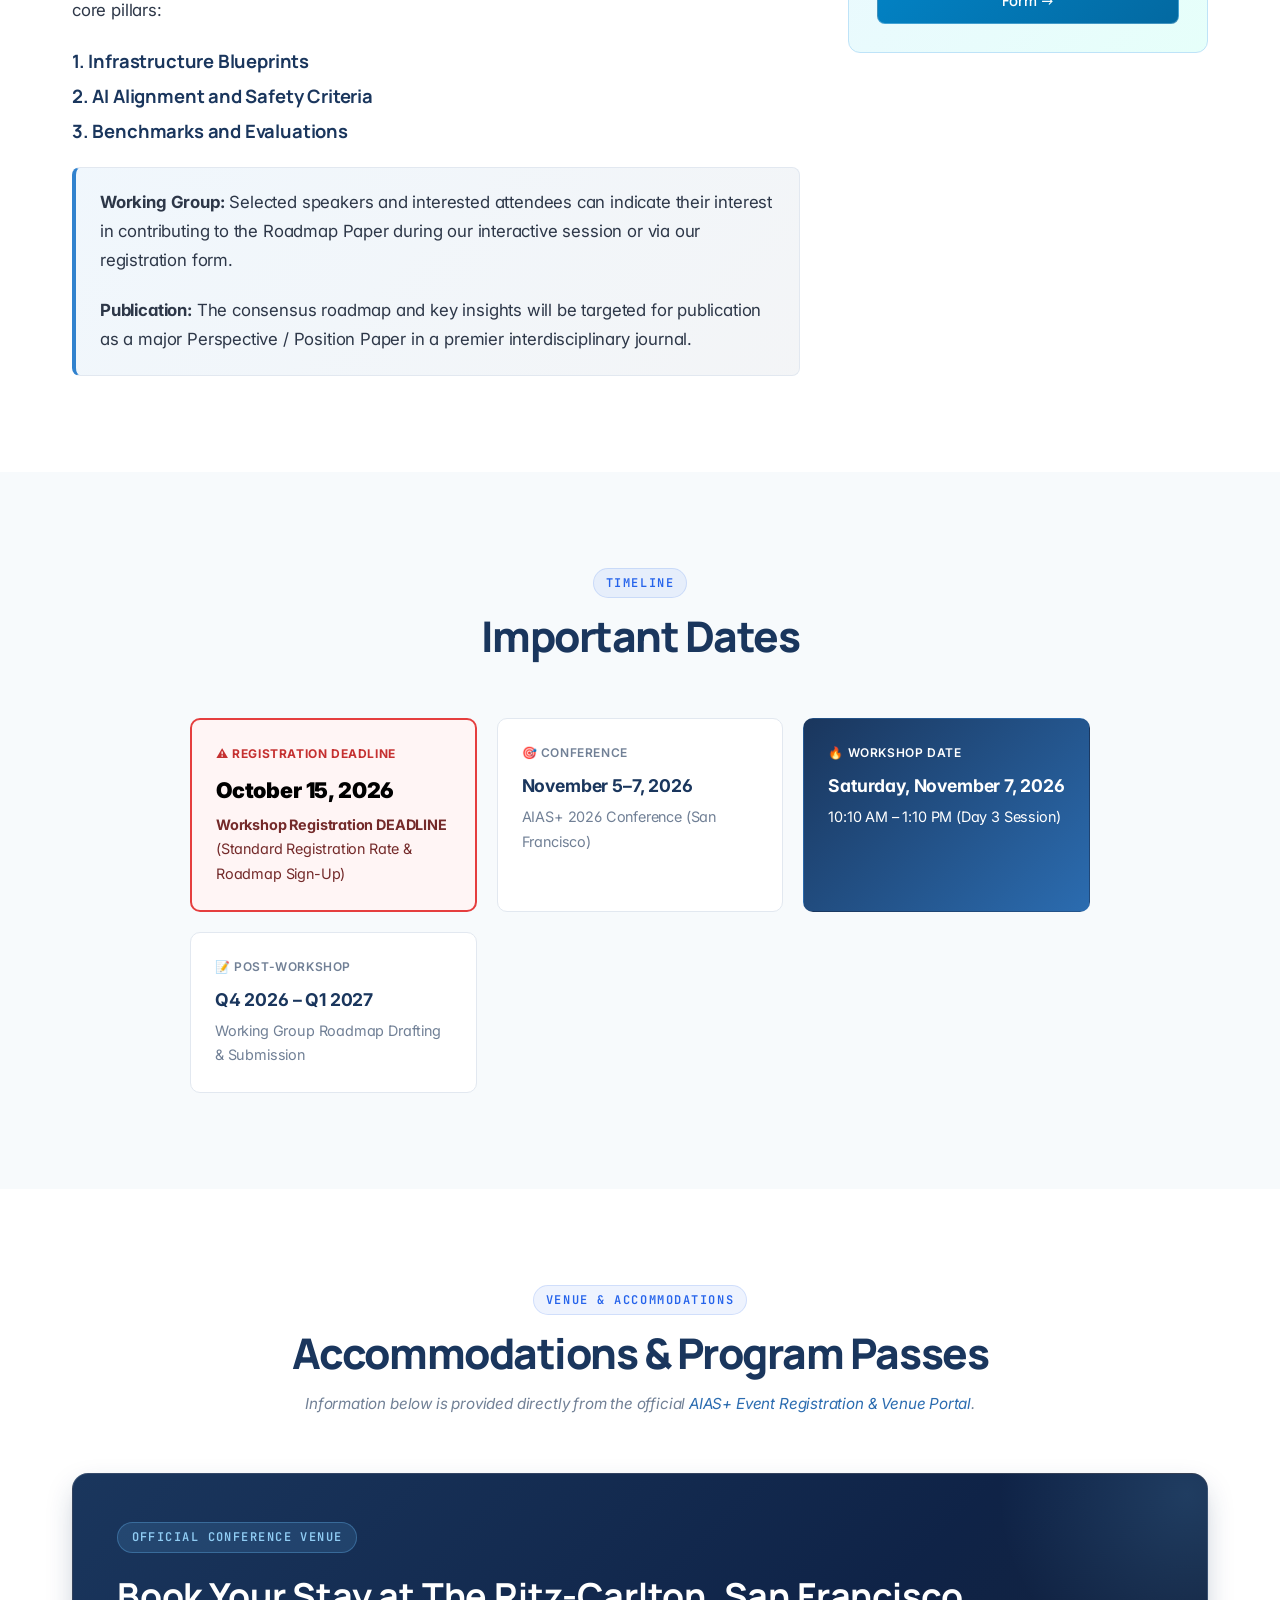
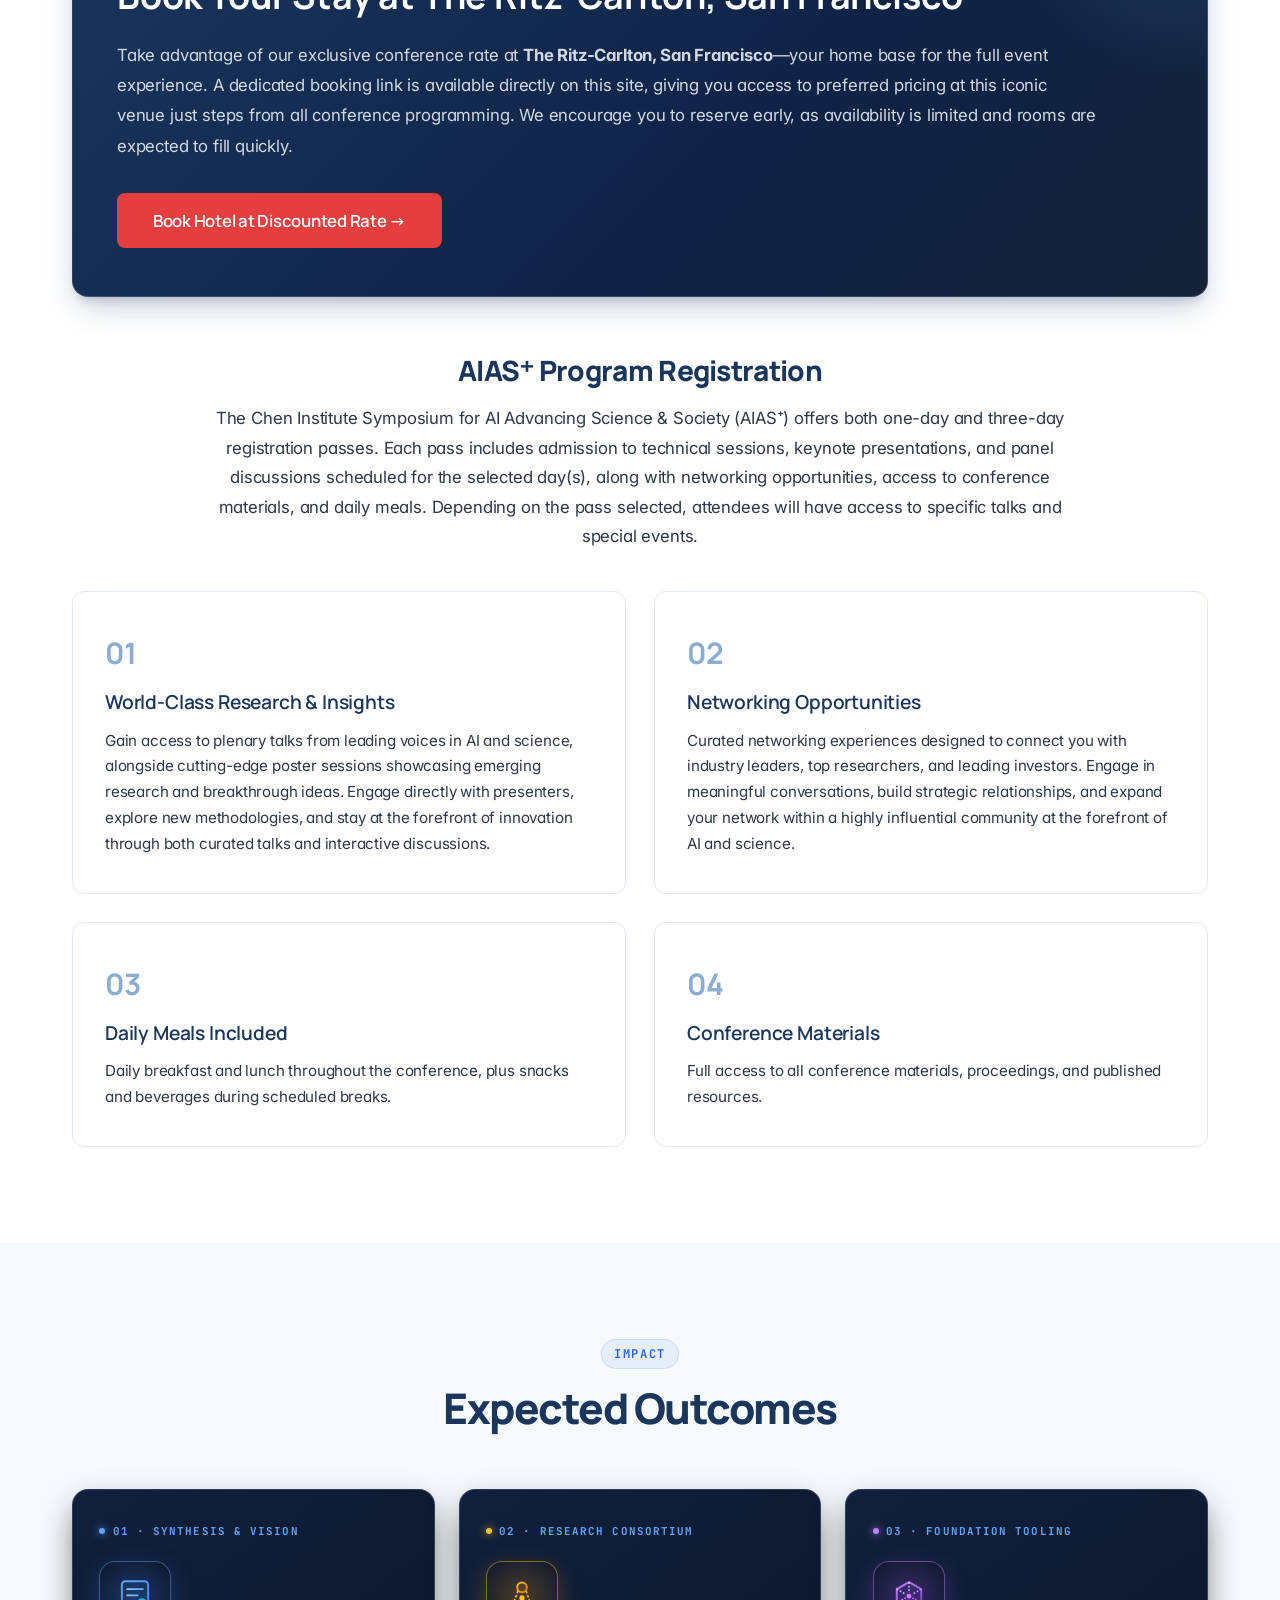
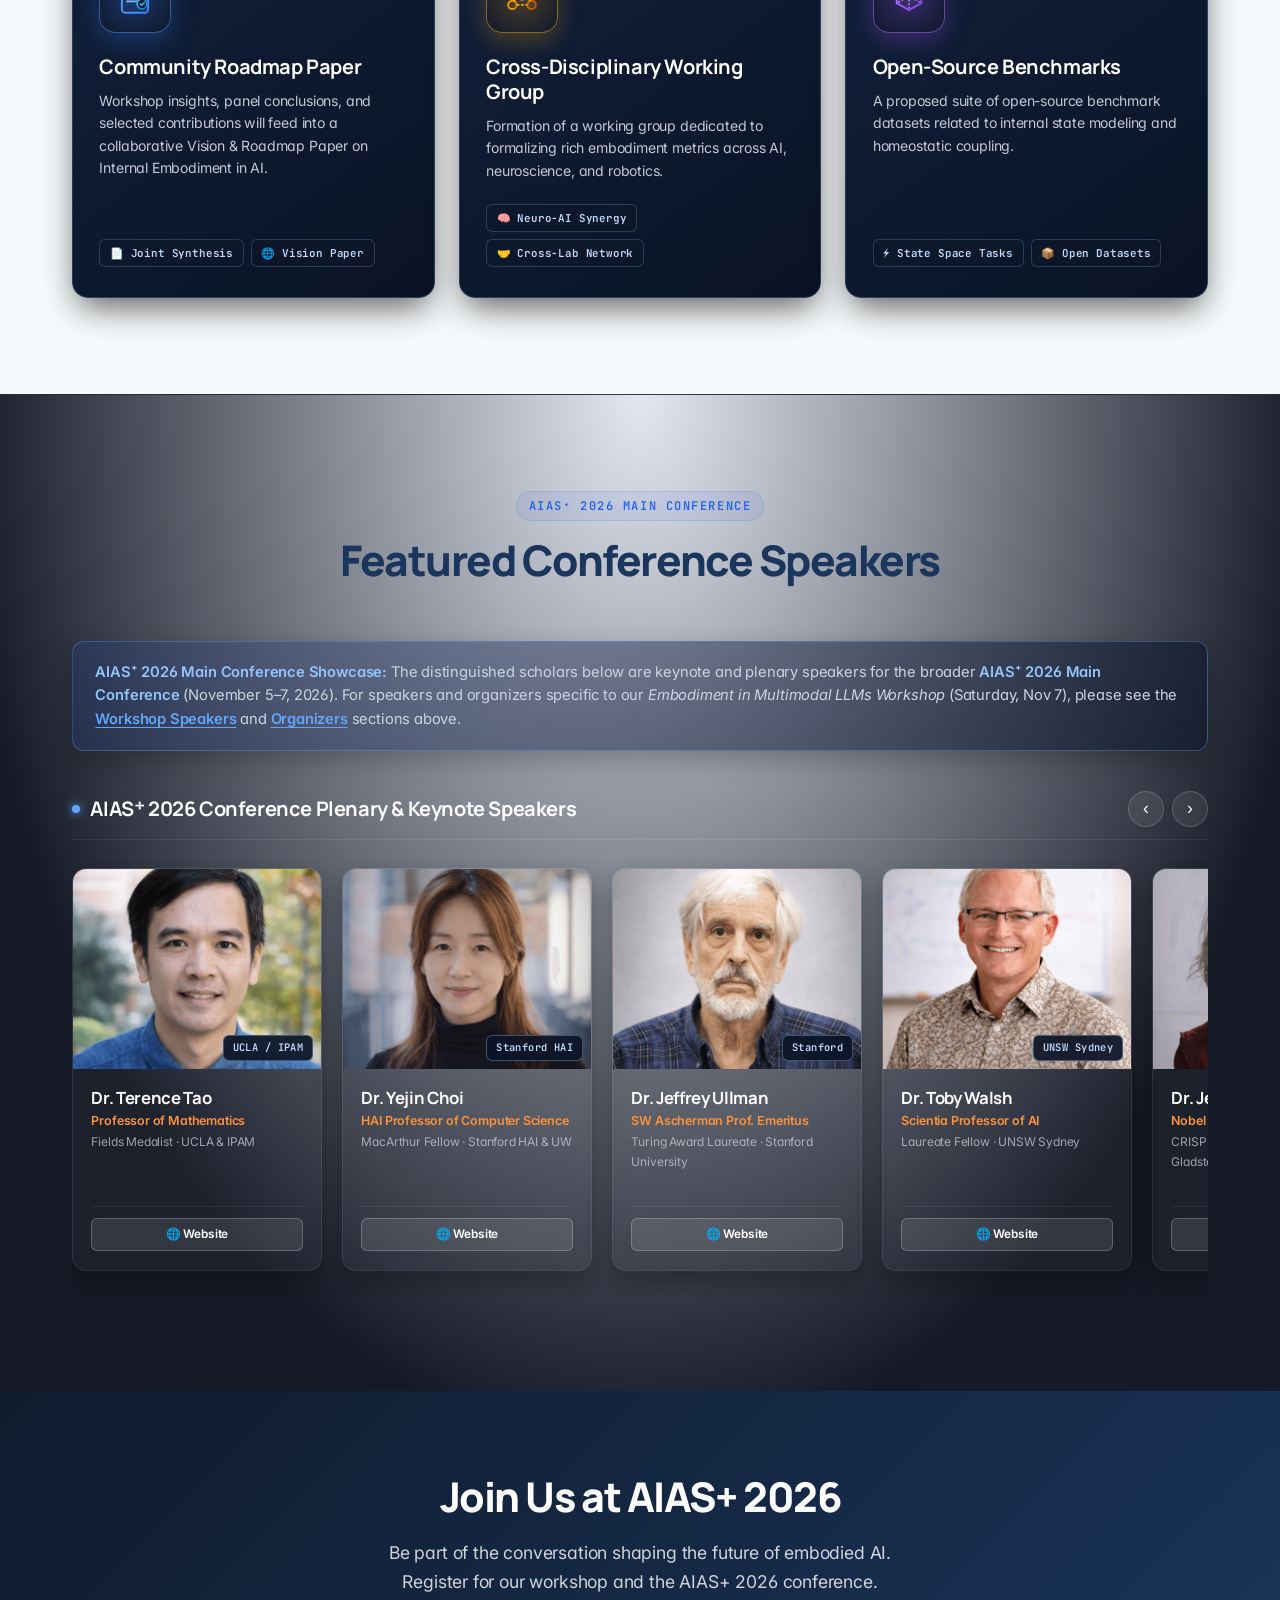
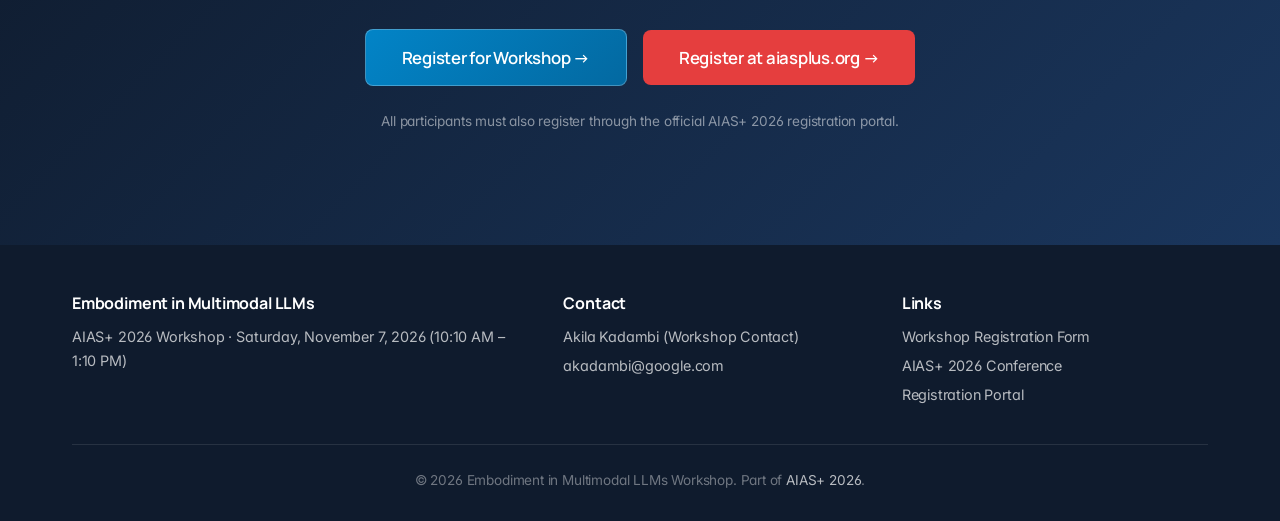
==== commit 8367320f: "Place Dr. Achuta Kadambi before Dr. Kingson Man in speaker ordering" ====
--- a/index.html
+++ b/index.html
@@ -489,6 +489,27 @@
               </div>
             </div>
 
+            <!-- Achuta Kadambi -->
+            <div class="speaker-card">
+              <a href="https://samueli.ucla.edu/people/achuta-kadambi/" target="_blank" rel="noopener" class="speaker-avatar-wrap" title="Visit Dr. Achuta Kadambi's Website">
+                <img src="images/speakers/achuta_kadambi.png" alt="Dr. Achuta Kadambi" class="photo-achuta">
+                <span class="speaker-card-badge">UCLA</span>
+              </a>
+              <div class="speaker-card-body">
+                <h4><a href="https://samueli.ucla.edu/people/achuta-kadambi/" target="_blank" rel="noopener">Dr. Achuta Kadambi</a></h4>
+                <p class="speaker-role">2x Exited Founder &amp; Associate Professor</p>
+                <p class="speaker-affil">UCLA</p>
+                <p class="speaker-desc">Pioneer in spatial intelligence, physics-based vision, and computational imaging; co-founder of Akasha Imaging and Vayu Robotics.</p>
+                <div class="facilitator-links">
+                  <a href="https://samueli.ucla.edu/people/achuta-kadambi/" target="_blank" rel="noopener" class="link-pill">🌐 Website</a>
+                  <a href="https://www.linkedin.com/in/achuta-kadambi/" target="_blank" rel="noopener" class="linkedin-pill">
+                    <svg width="12" height="12" viewBox="0 0 24 24" fill="currentColor"><path d="M19 3a2 2 0 0 1 2 2v14a2 2 0 0 1-2 2H5a2 2 0 0 1-2-2V5a2 2 0 0 1 2-2h14m-.5 15.5v-5.3a3.26 3.26 0 0 0-3.26-3.26c-.85 0-1.84.52-2.28 1.3v-1.11h-2.79v8.37h2.79v-4.93c0-.77.62-1.4 1.39-1.4a1.4 1.4 0 0 1 1.4 1.4v4.93h2.75M6.46 10.9v8.37H9.2V10.9H6.46M7.83 6.25c-.91 0-1.64.73-1.64 1.64s.73 1.64 1.64 1.64-.73 1.64-1.64-1.64Z"/></svg>
+                    <span>LinkedIn</span>
+                  </a>
+                </div>
+              </div>
+            </div>
+
             <!-- Kingson Man -->
             <div class="speaker-card">
               <a href="http://feelingmachines.net/kingson" target="_blank" rel="noopener" class="speaker-avatar-wrap" title="Visit Dr. Kingson Man's Website">
@@ -503,27 +524,6 @@
                 <div class="facilitator-links">
                   <a href="http://feelingmachines.net/kingson" target="_blank" rel="noopener" class="link-pill">🌐 Website</a>
                   <a href="https://www.linkedin.com/in/kingson-man-005231173/" target="_blank" rel="noopener" class="linkedin-pill">
-                    <svg width="12" height="12" viewBox="0 0 24 24" fill="currentColor"><path d="M19 3a2 2 0 0 1 2 2v14a2 2 0 0 1-2 2H5a2 2 0 0 1-2-2V5a2 2 0 0 1 2-2h14m-.5 15.5v-5.3a3.26 3.26 0 0 0-3.26-3.26c-.85 0-1.84.52-2.28 1.3v-1.11h-2.79v8.37h2.79v-4.93c0-.77.62-1.4 1.39-1.4a1.4 1.4 0 0 1 1.4 1.4v4.93h2.75M6.46 10.9v8.37H9.2V10.9H6.46M7.83 6.25c-.91 0-1.64.73-1.64 1.64s.73 1.64 1.64 1.64-.73 1.64-1.64-1.64Z"/></svg>
-                    <span>LinkedIn</span>
-                  </a>
-                </div>
-              </div>
-            </div>
-
-            <!-- Achuta Kadambi -->
-            <div class="speaker-card">
-              <a href="https://samueli.ucla.edu/people/achuta-kadambi/" target="_blank" rel="noopener" class="speaker-avatar-wrap" title="Visit Dr. Achuta Kadambi's Website">
-                <img src="images/speakers/achuta_kadambi.png" alt="Dr. Achuta Kadambi" class="photo-achuta">
-                <span class="speaker-card-badge">UCLA</span>
-              </a>
-              <div class="speaker-card-body">
-                <h4><a href="https://samueli.ucla.edu/people/achuta-kadambi/" target="_blank" rel="noopener">Dr. Achuta Kadambi</a></h4>
-                <p class="speaker-role">2x Exited Founder &amp; Associate Professor</p>
-                <p class="speaker-affil">UCLA</p>
-                <p class="speaker-desc">Pioneer in spatial intelligence, physics-based vision, and computational imaging; co-founder of Akasha Imaging and Vayu Robotics.</p>
-                <div class="facilitator-links">
-                  <a href="https://samueli.ucla.edu/people/achuta-kadambi/" target="_blank" rel="noopener" class="link-pill">🌐 Website</a>
-                  <a href="https://www.linkedin.com/in/achuta-kadambi/" target="_blank" rel="noopener" class="linkedin-pill">
                     <svg width="12" height="12" viewBox="0 0 24 24" fill="currentColor"><path d="M19 3a2 2 0 0 1 2 2v14a2 2 0 0 1-2 2H5a2 2 0 0 1-2-2V5a2 2 0 0 1 2-2h14m-.5 15.5v-5.3a3.26 3.26 0 0 0-3.26-3.26c-.85 0-1.84.52-2.28 1.3v-1.11h-2.79v8.37h2.79v-4.93c0-.77.62-1.4 1.39-1.4a1.4 1.4 0 0 1 1.4 1.4v4.93h2.75M6.46 10.9v8.37H9.2V10.9H6.46M7.83 6.25c-.91 0-1.64.73-1.64 1.64s.73 1.64 1.64 1.64-.73 1.64-1.64-1.64Z"/></svg>
                     <span>LinkedIn</span>
                   </a>
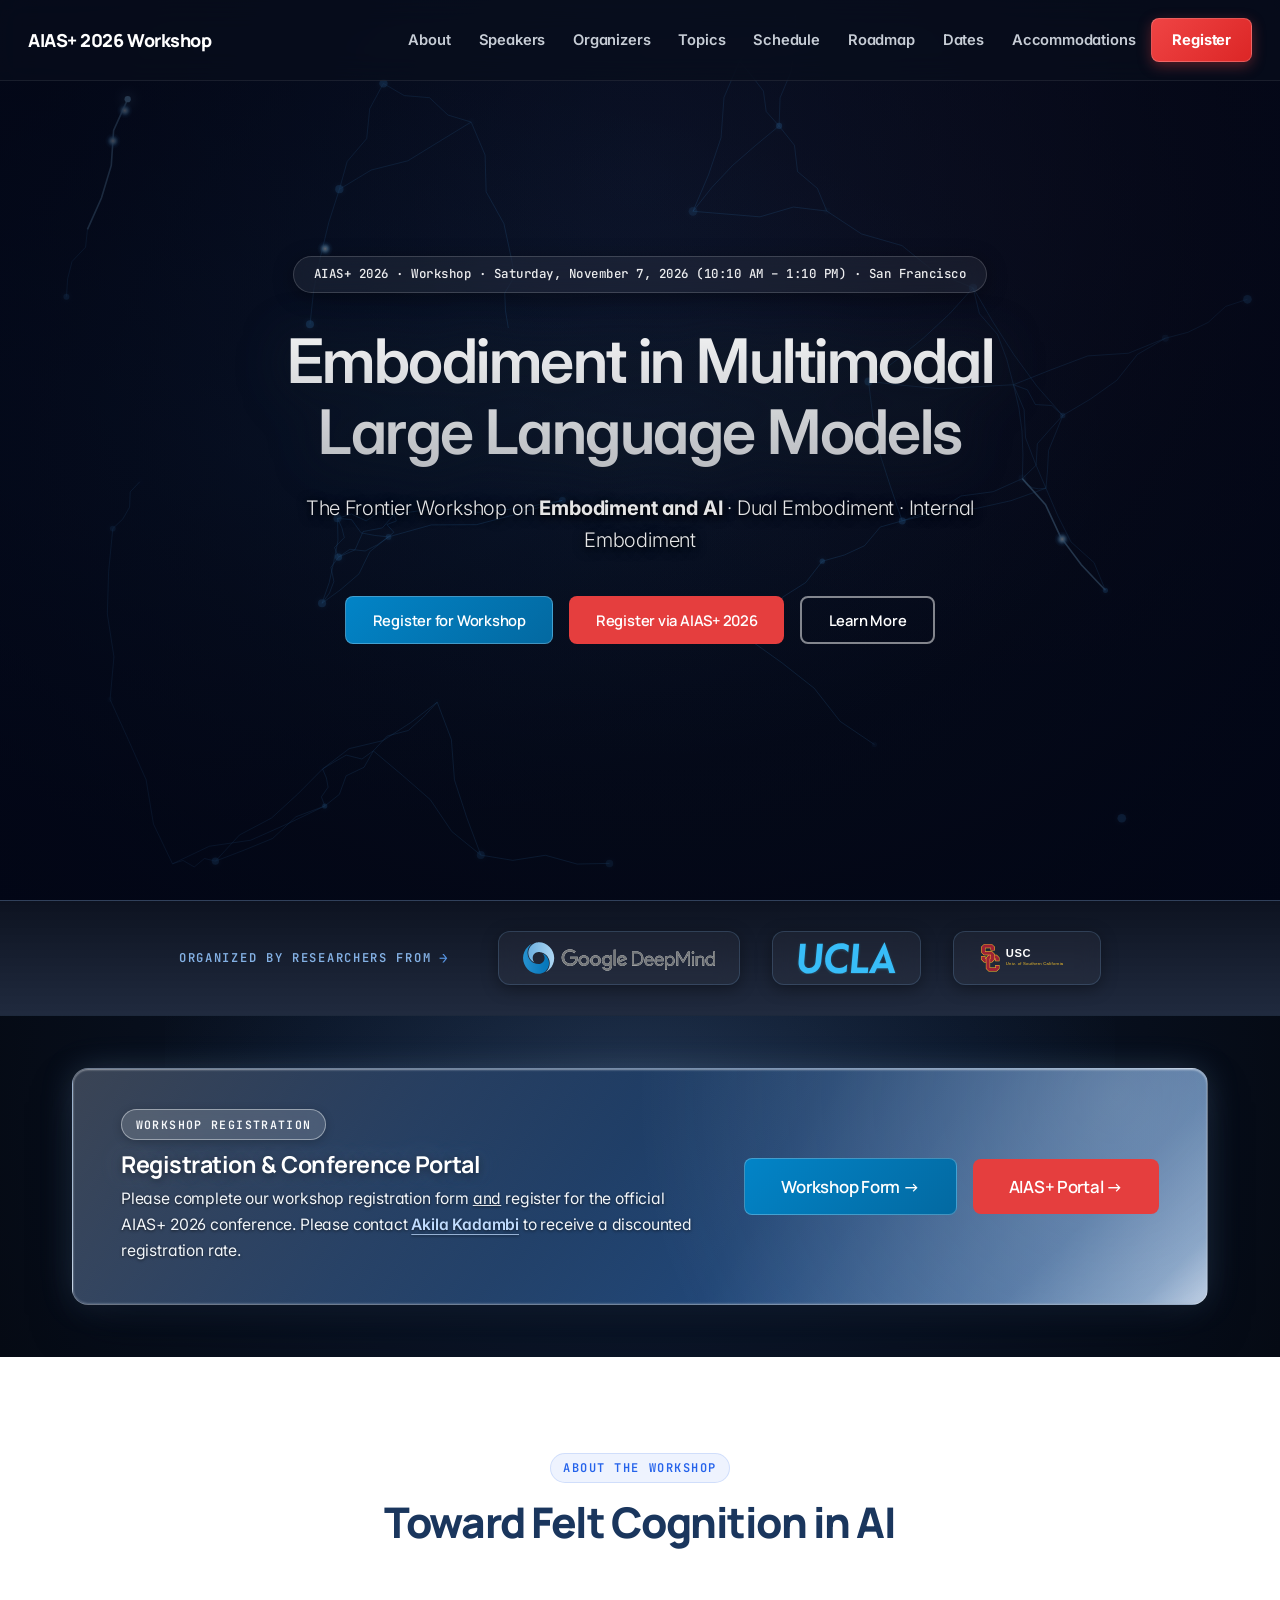
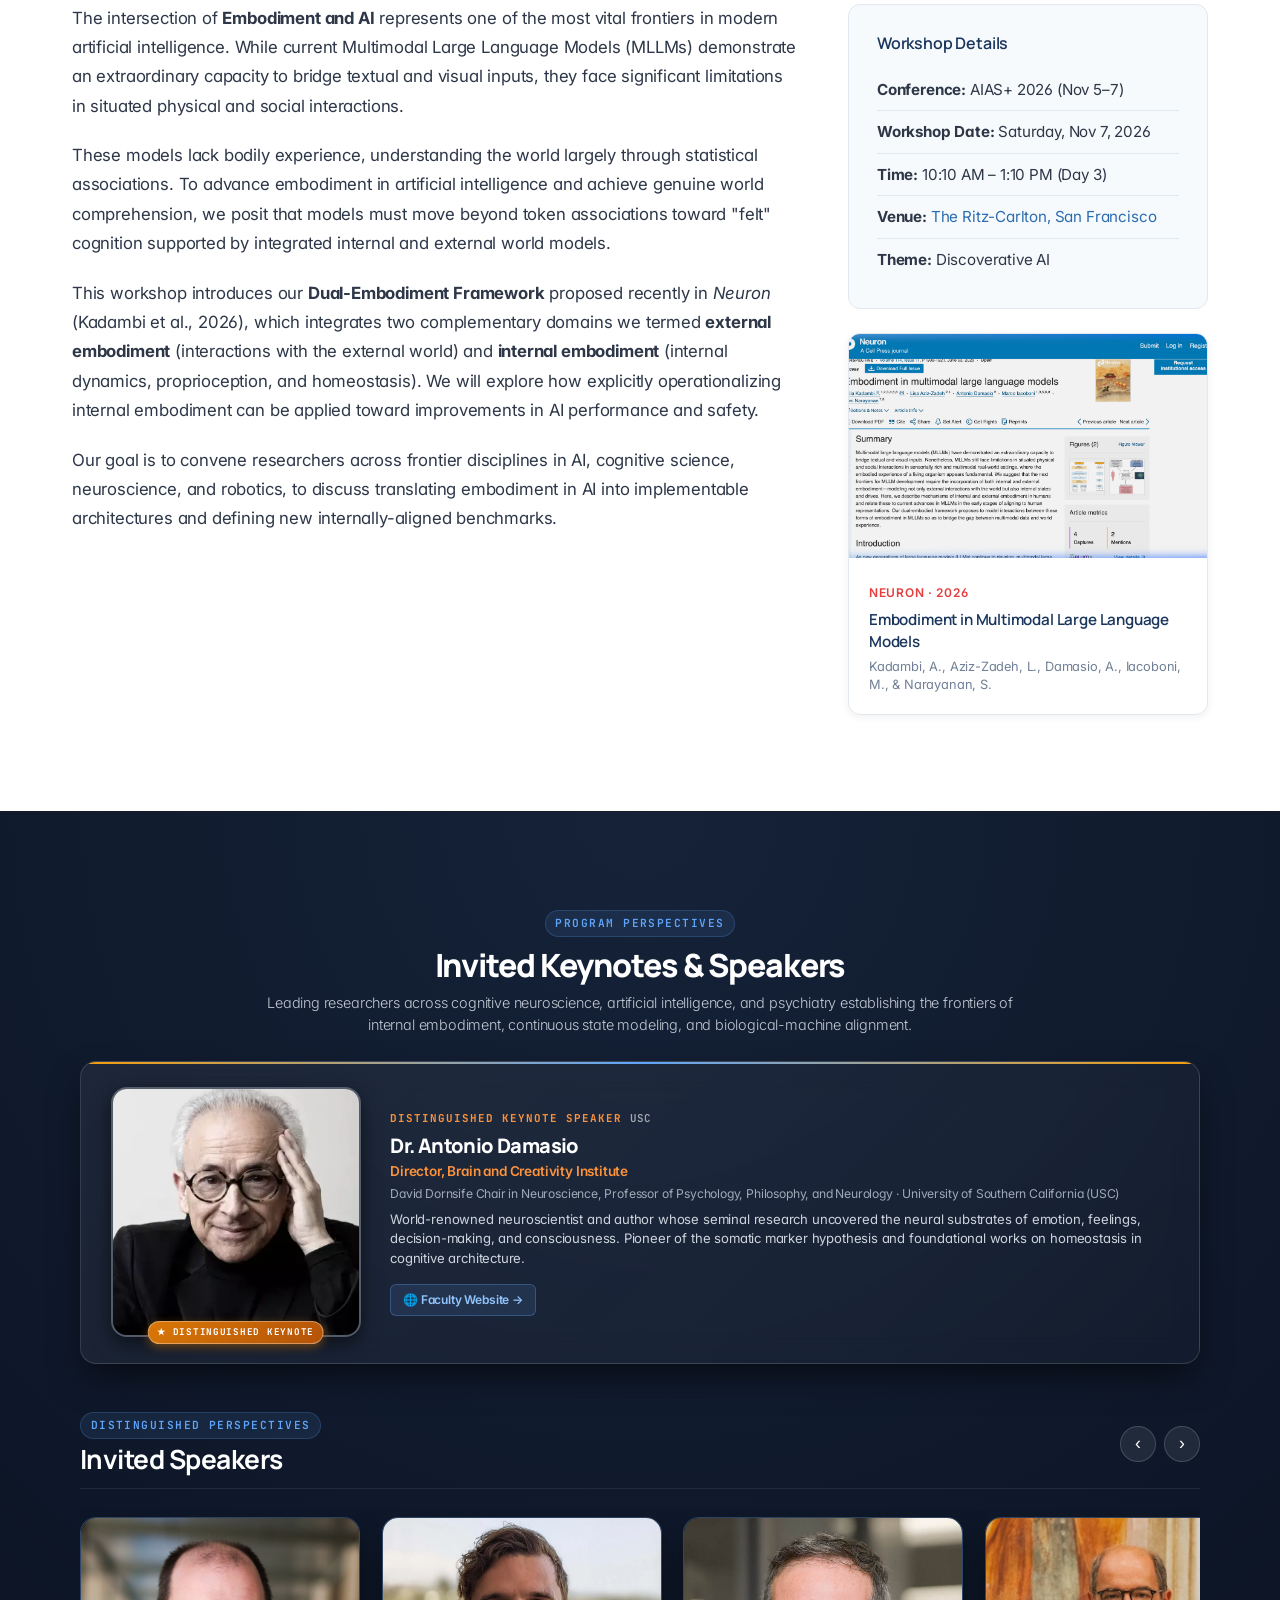
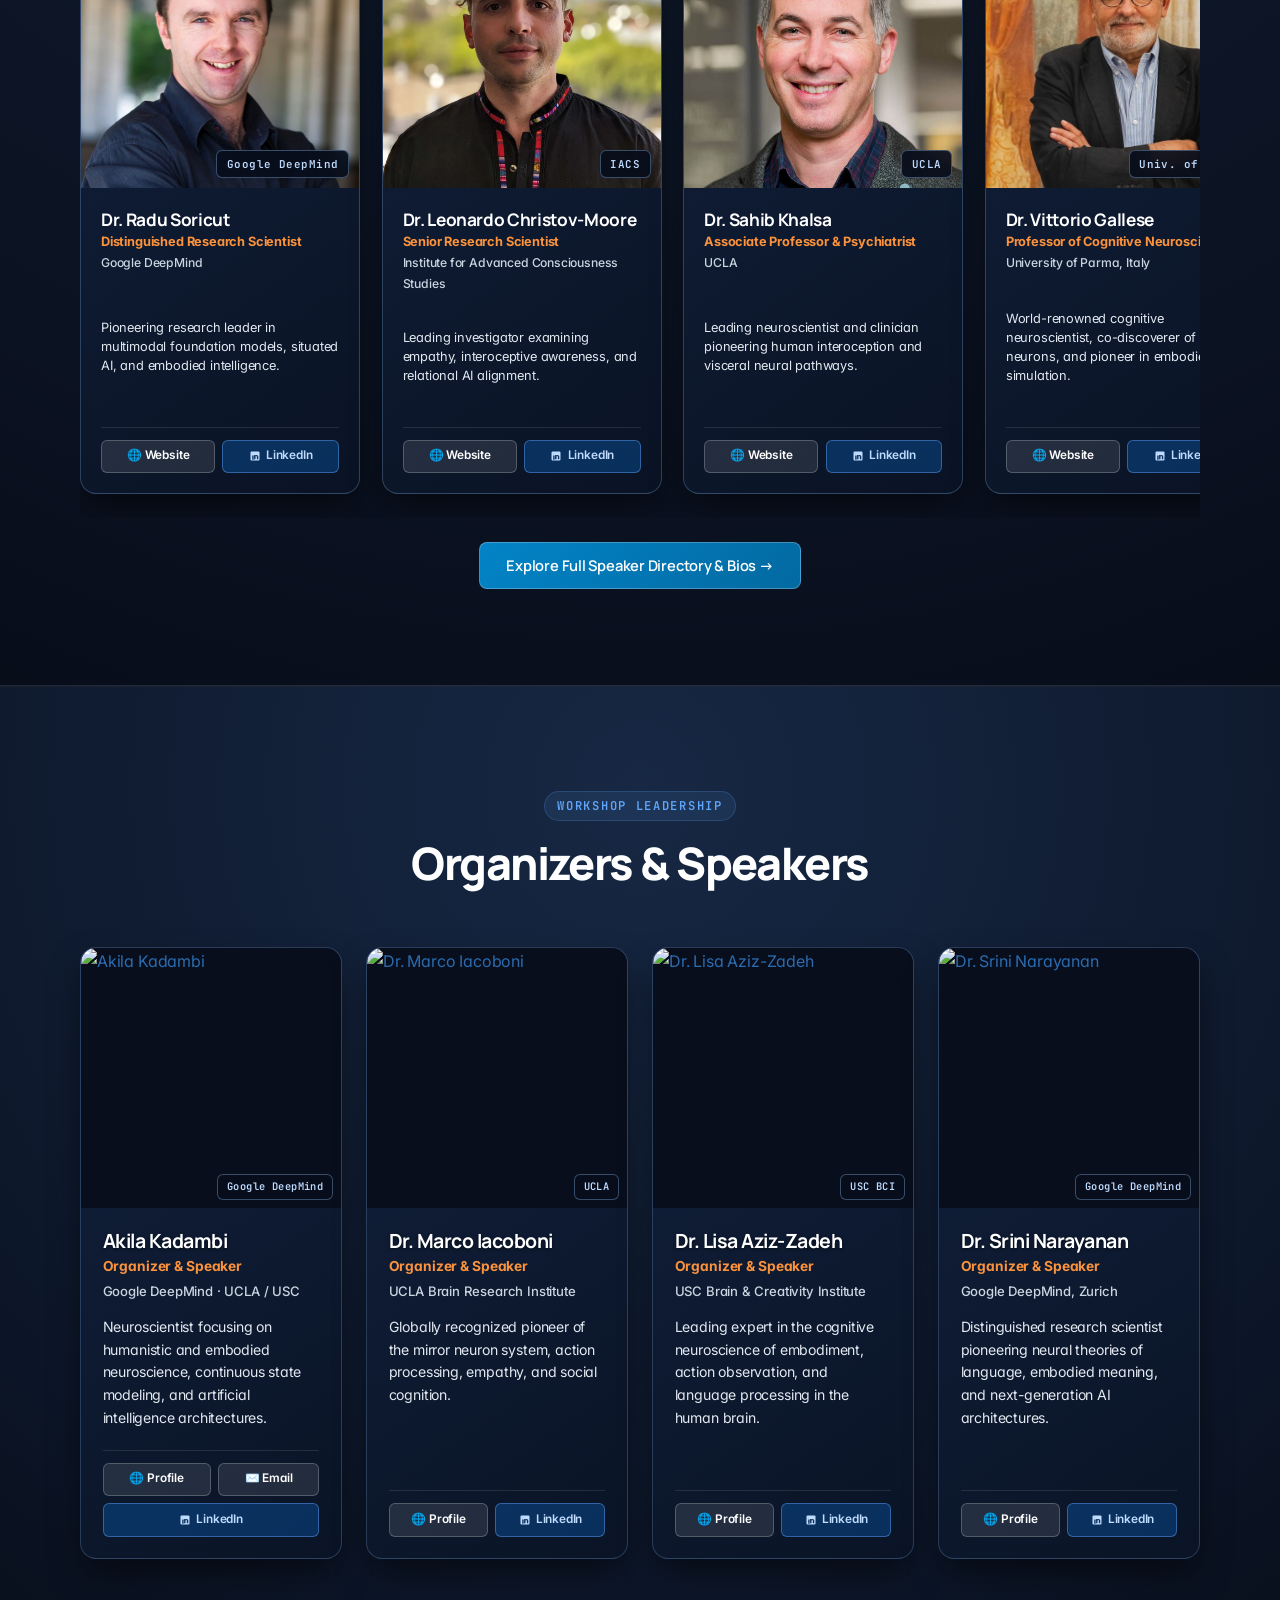
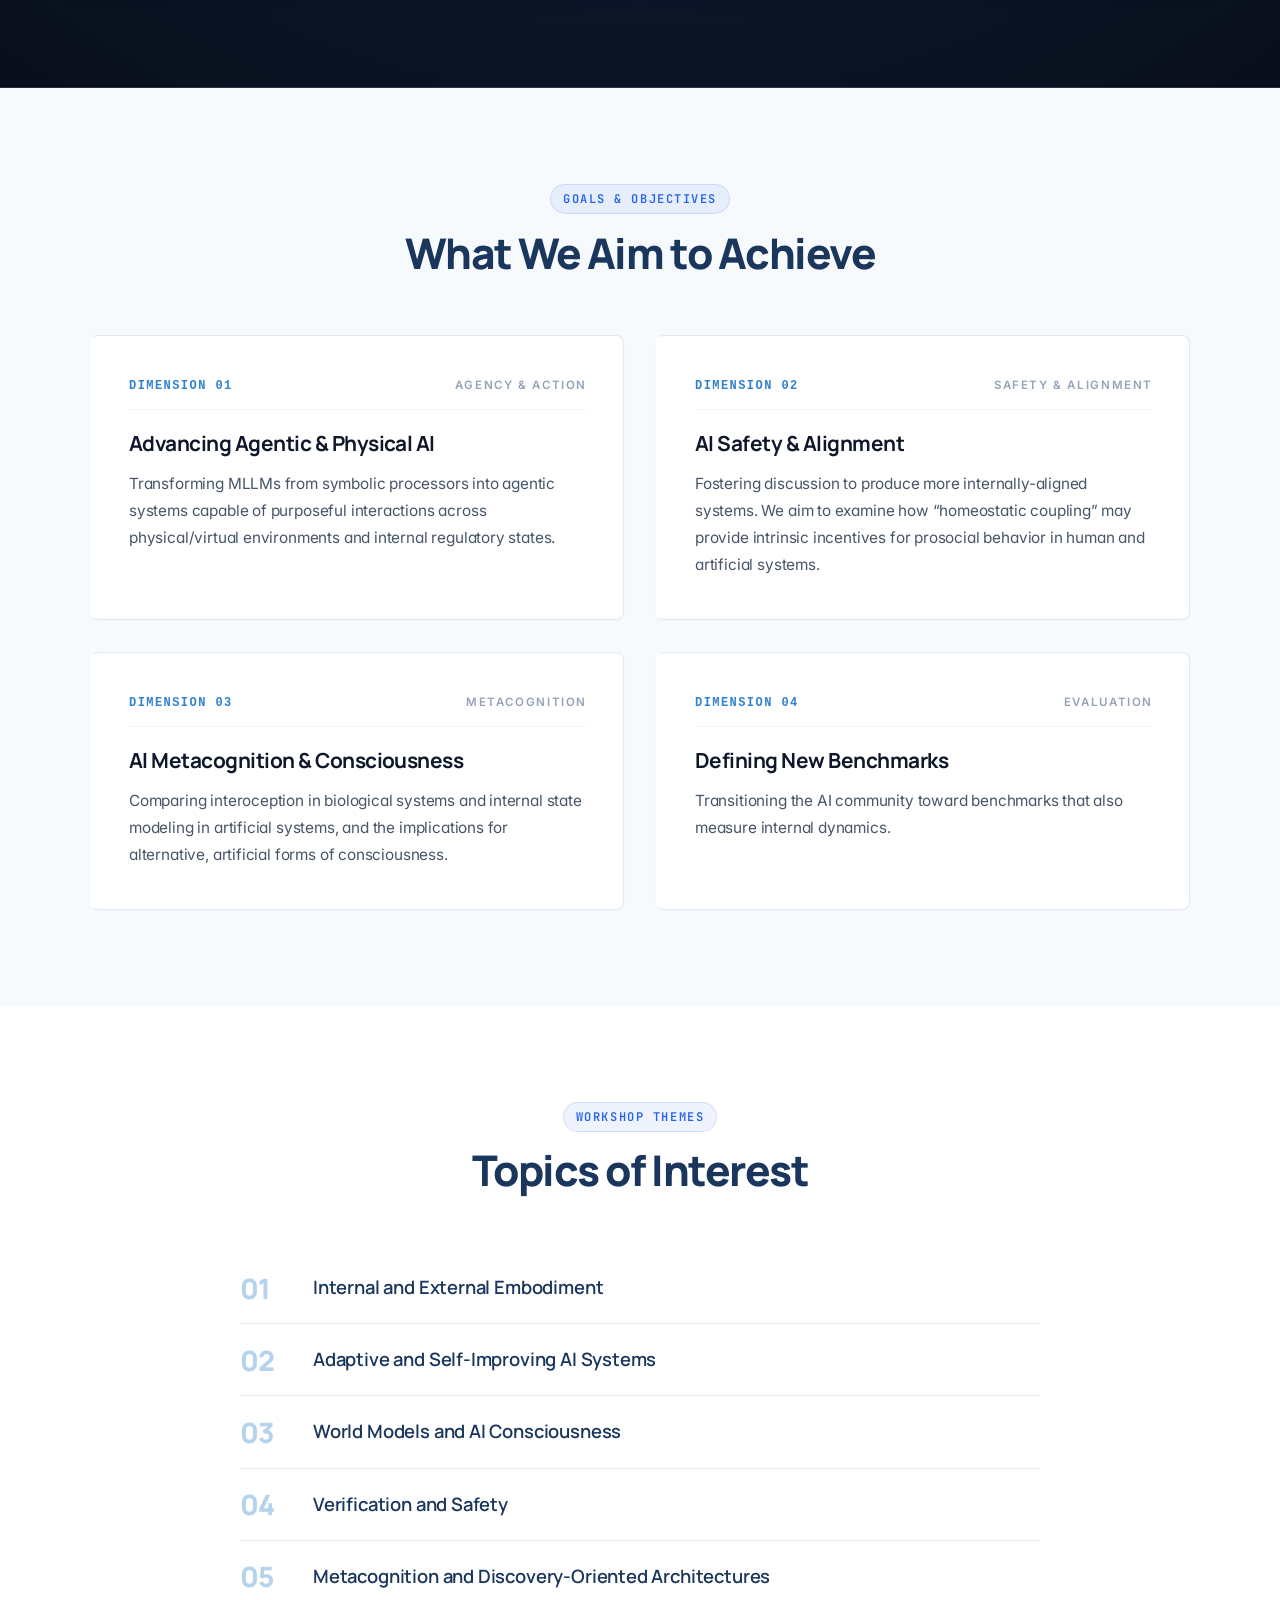
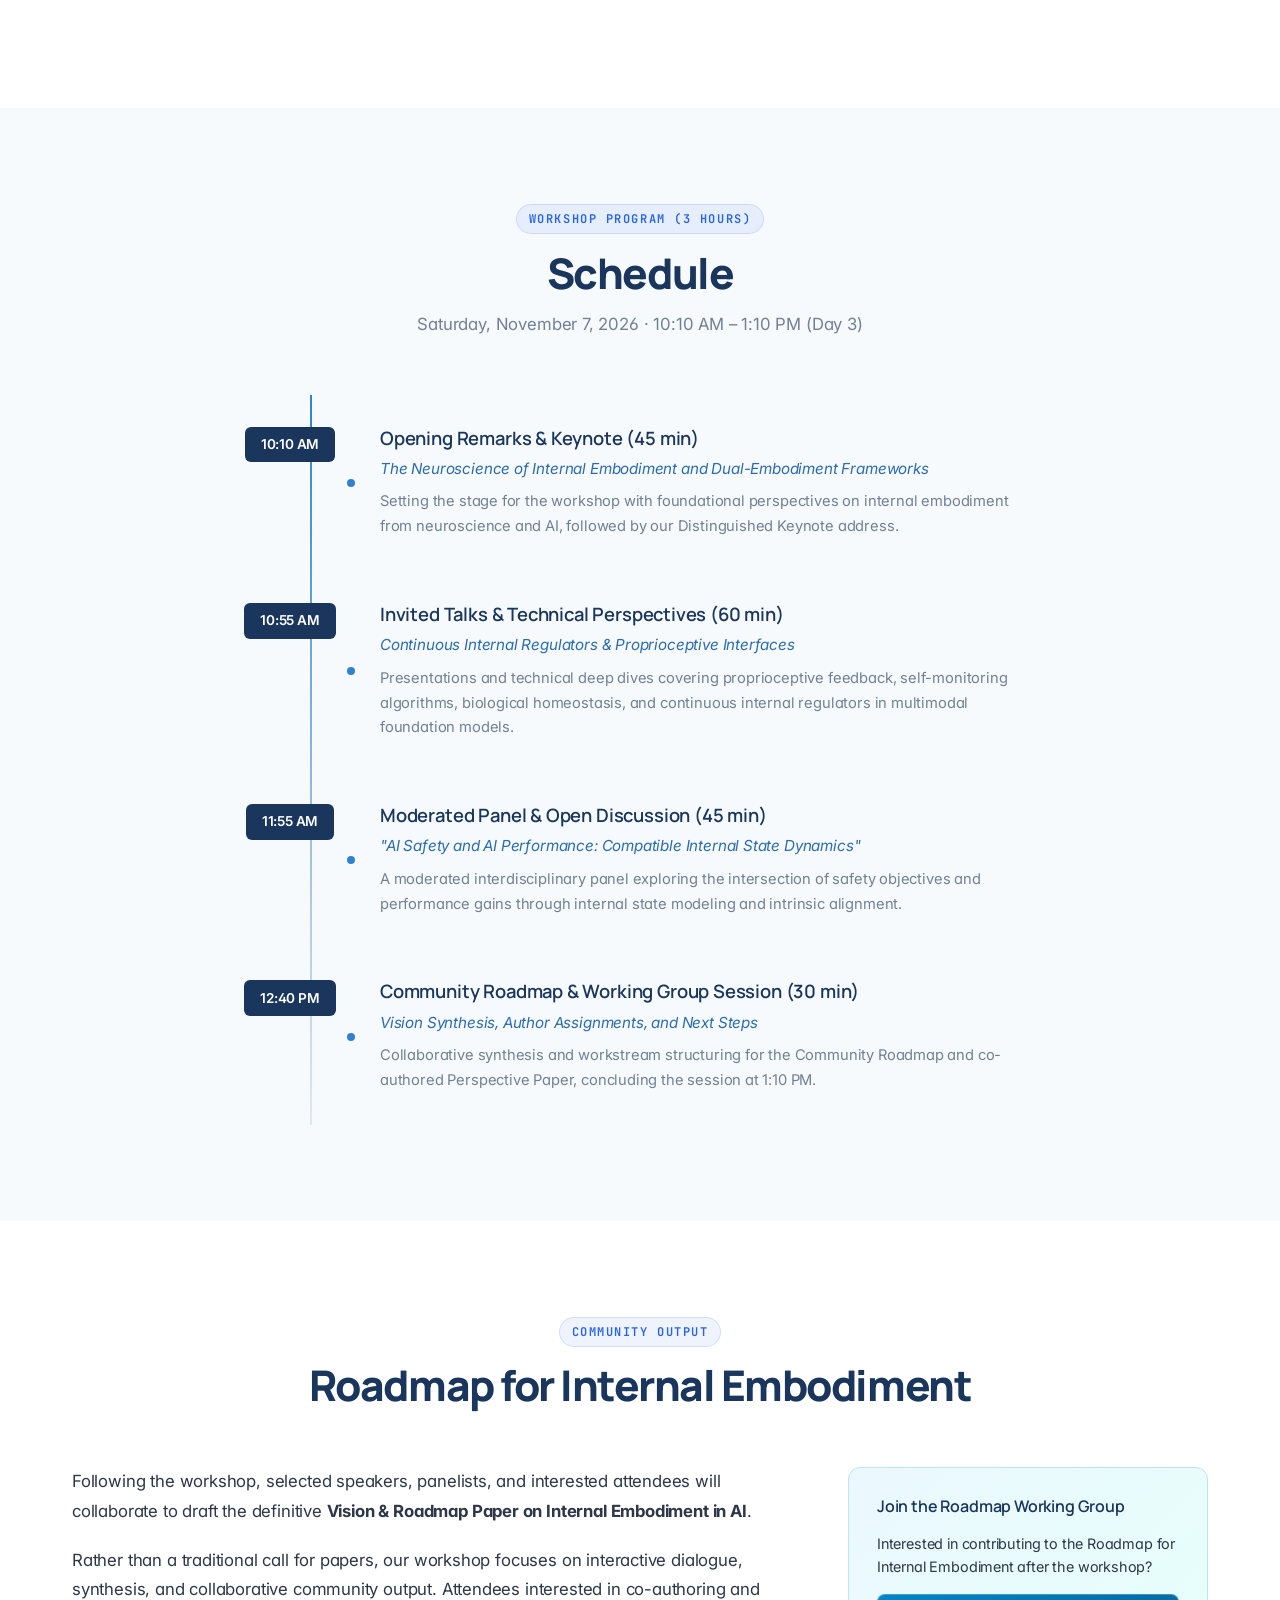
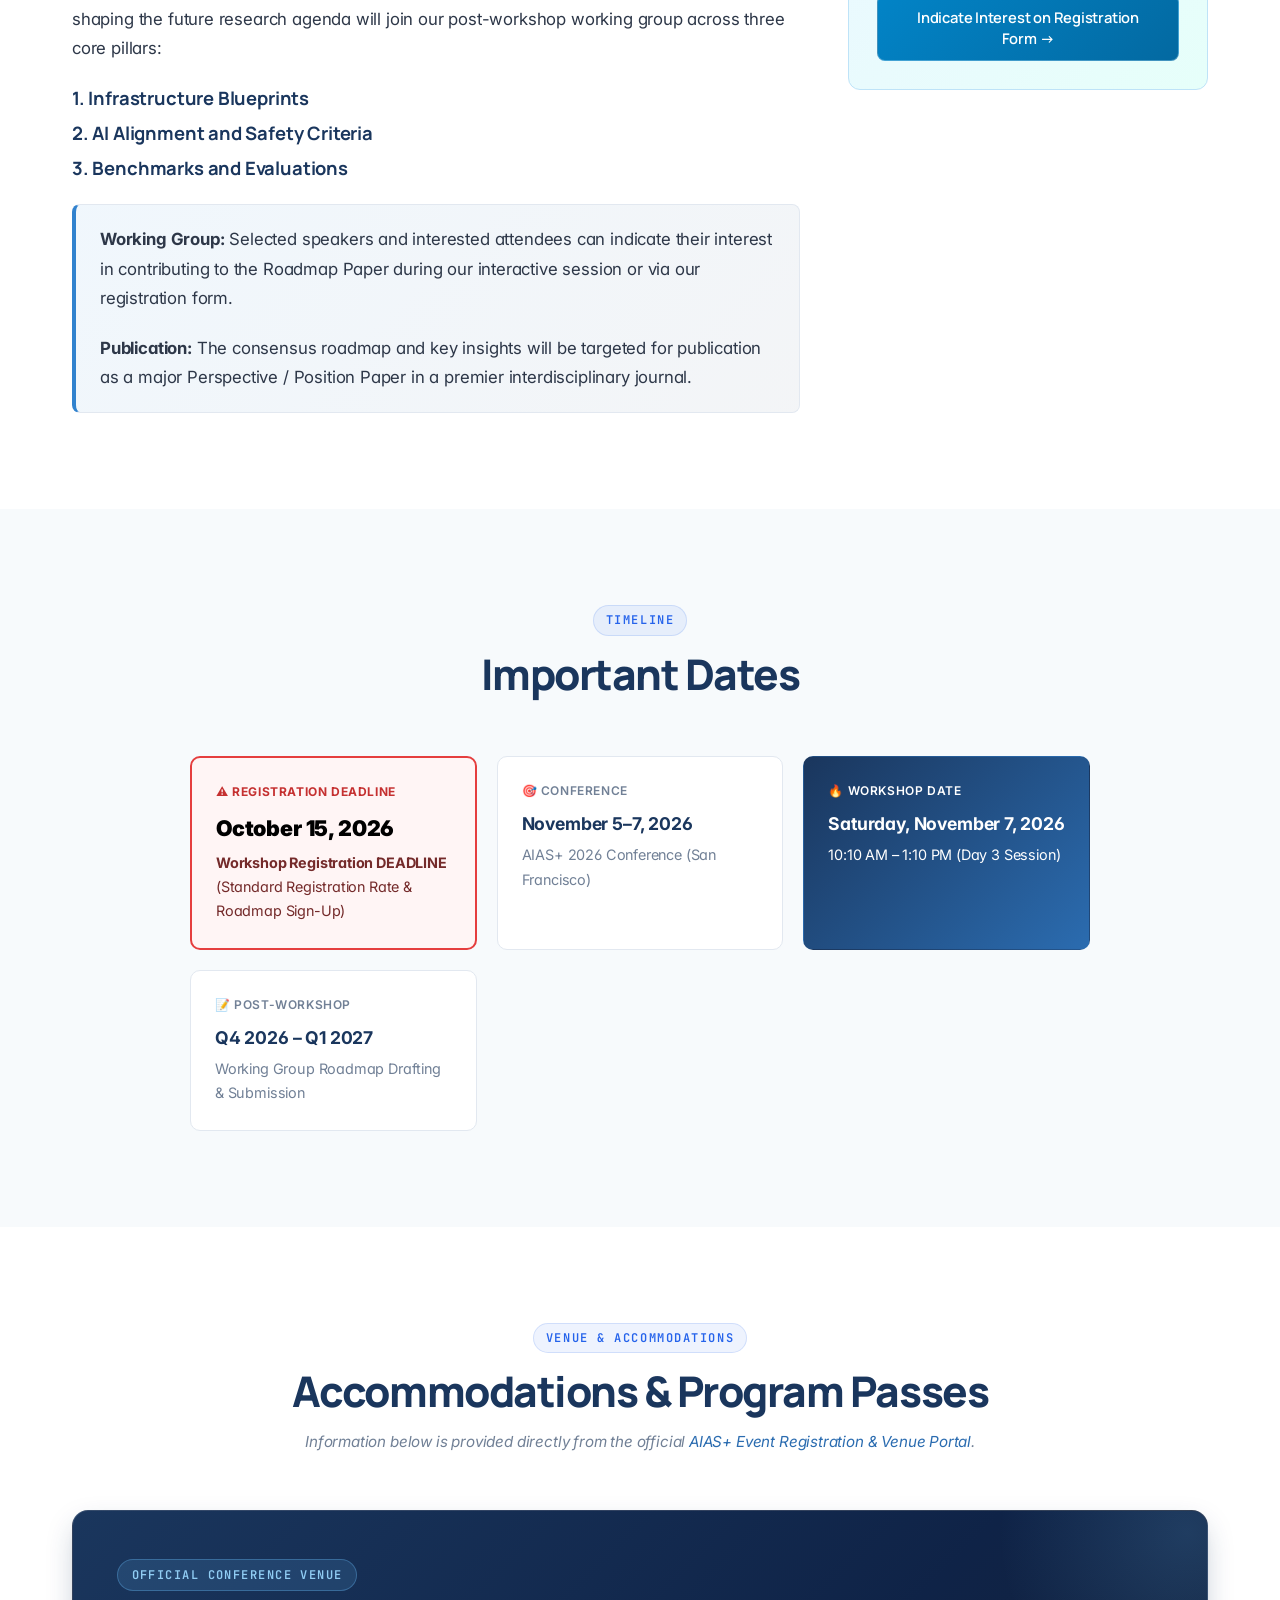
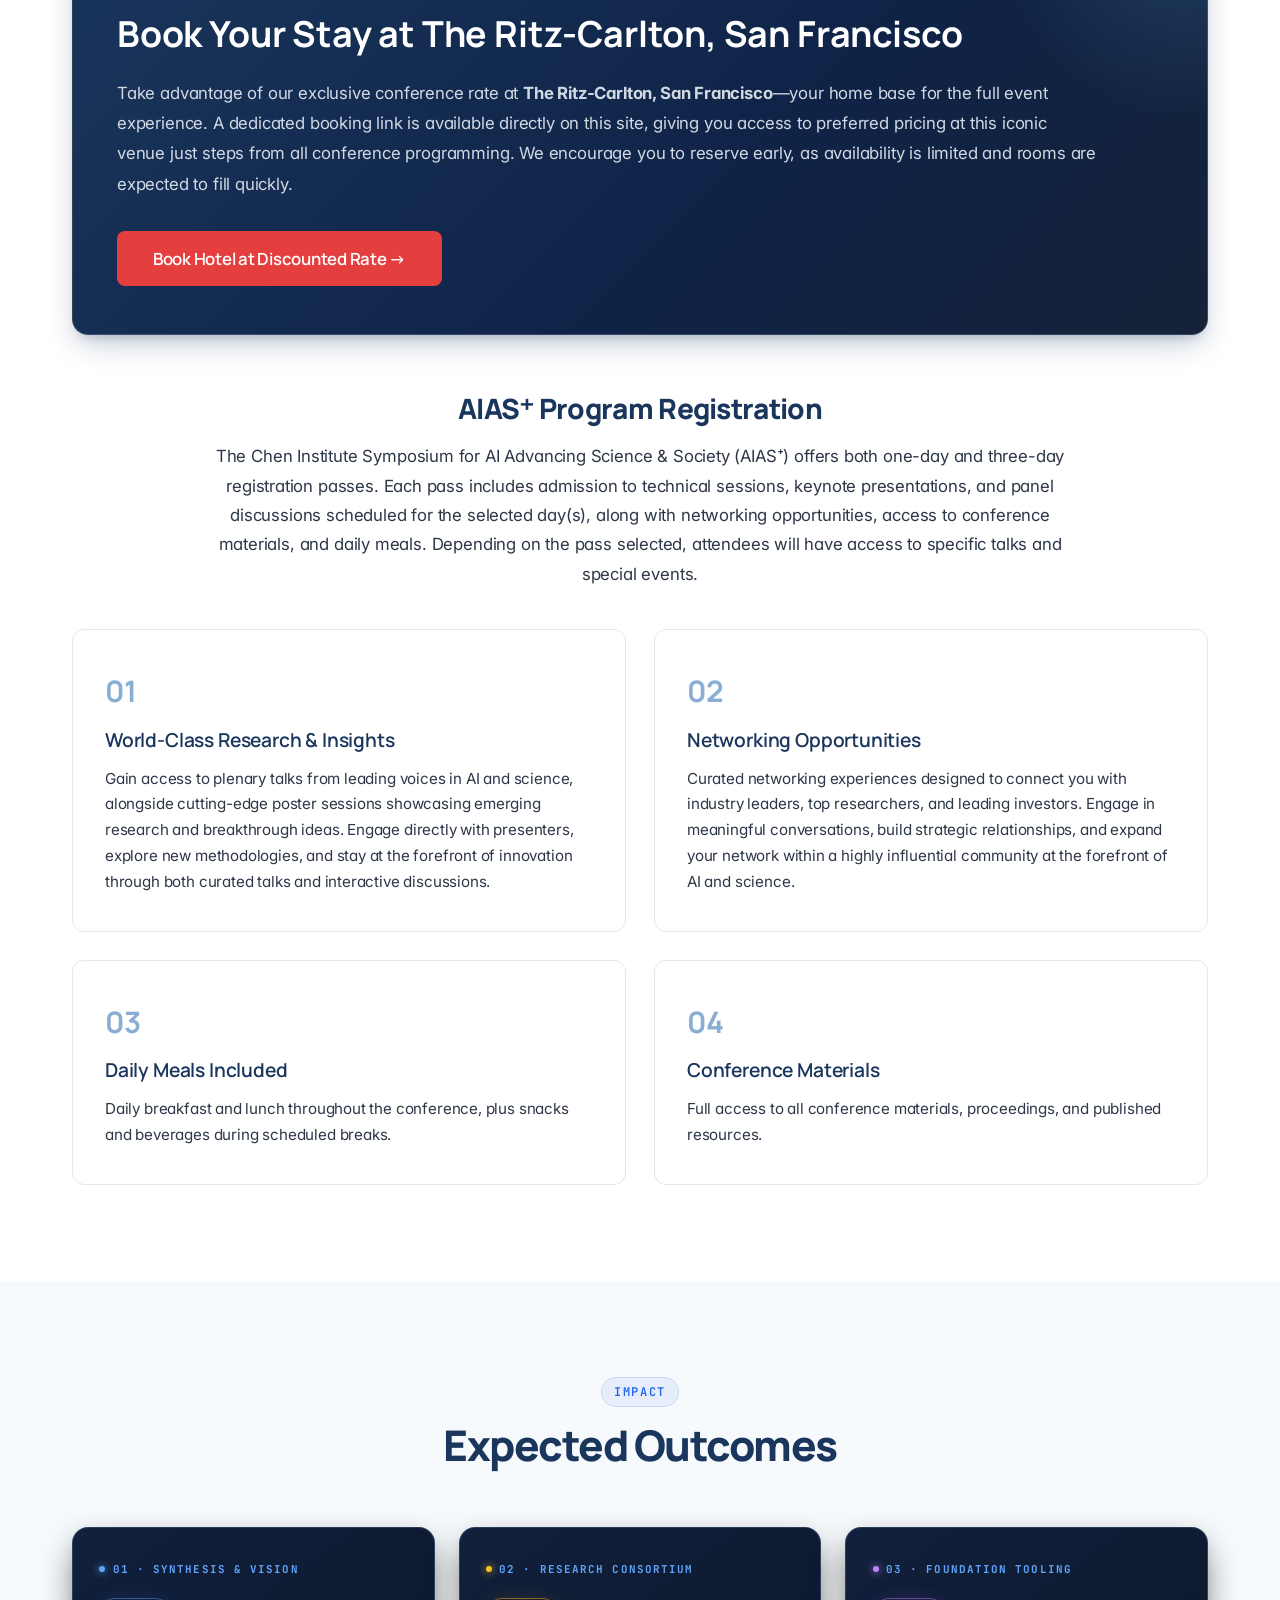
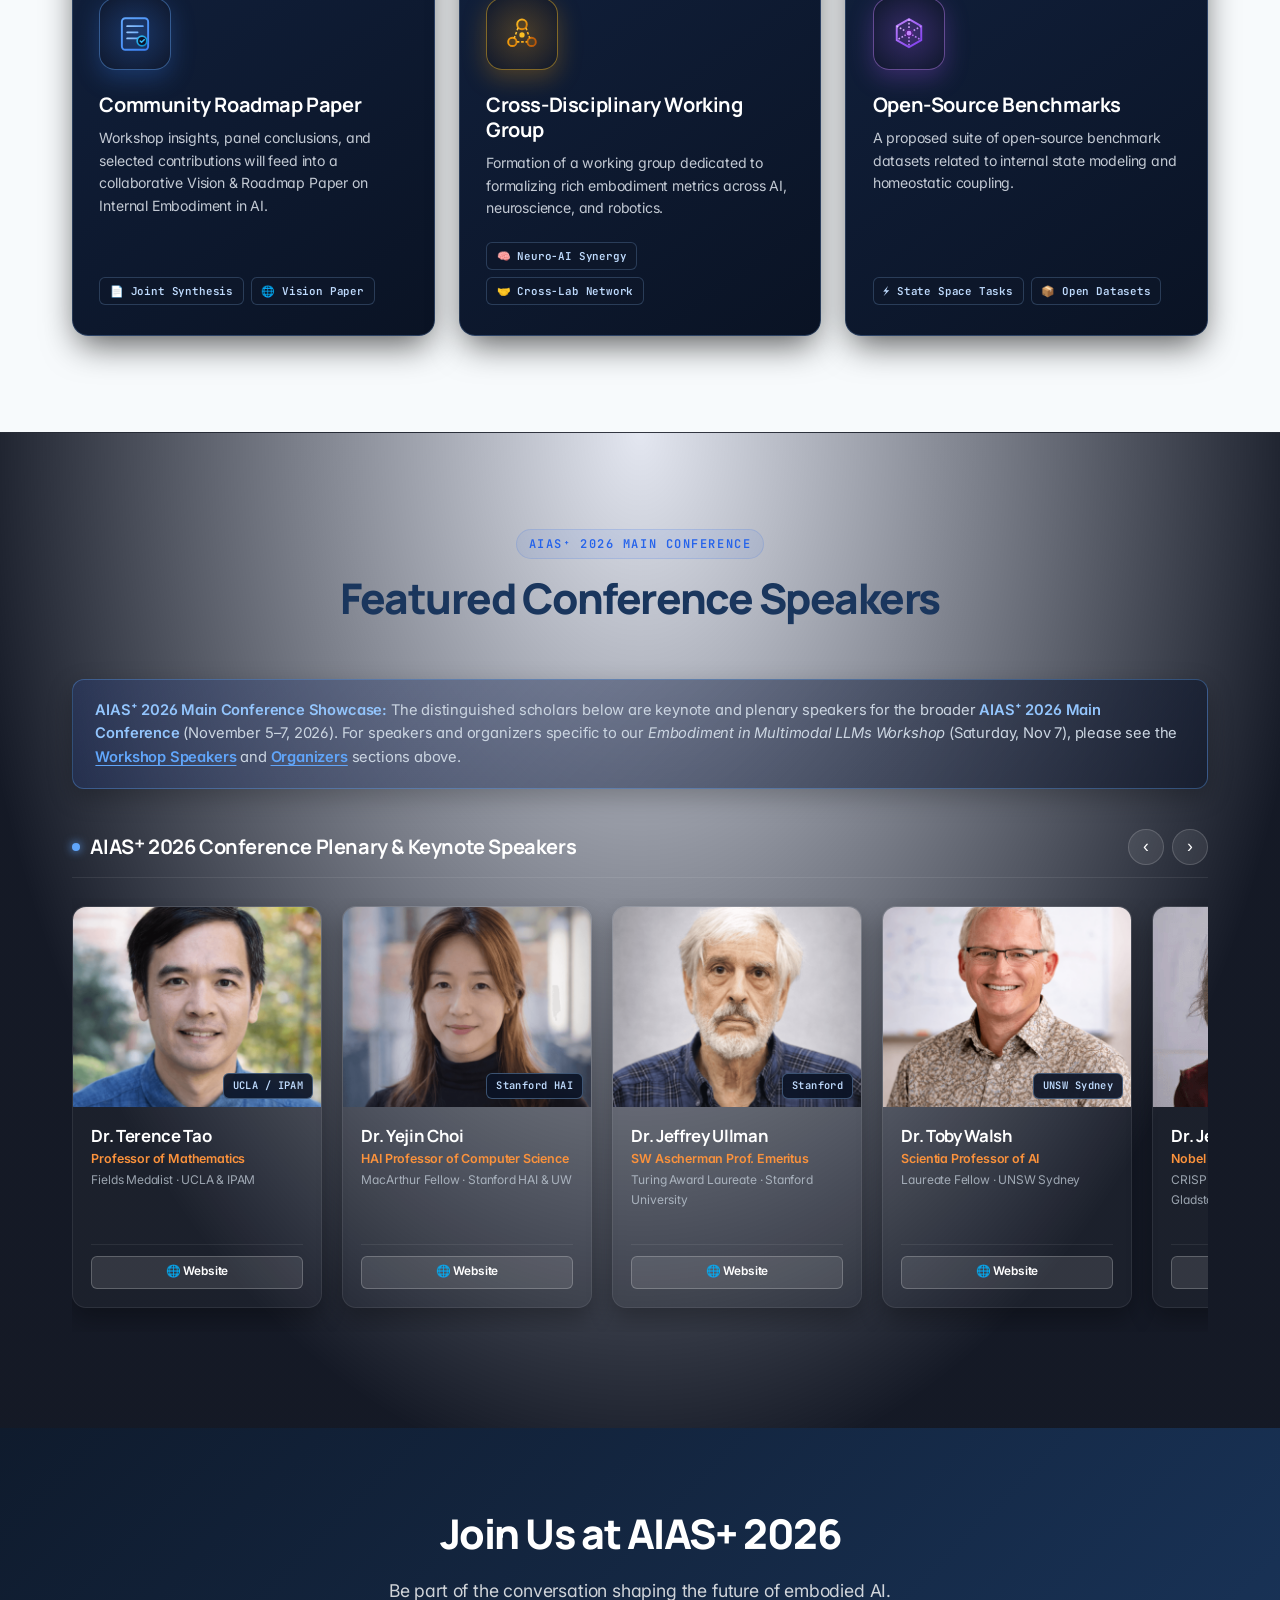
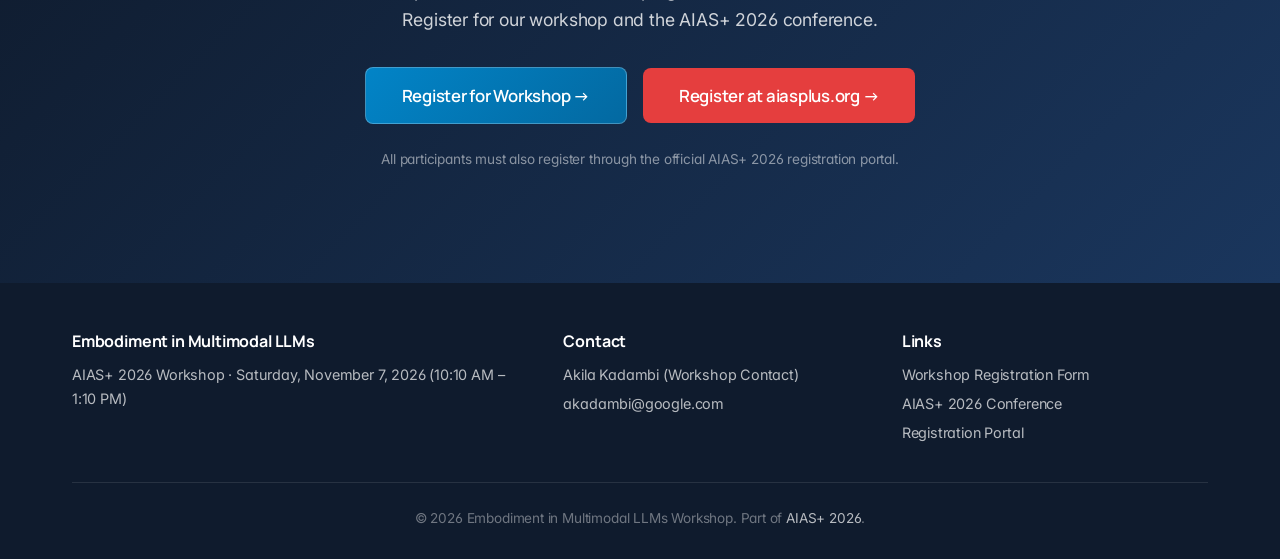
==== commit 955b5d35: "Include Alphabet and Serve Robotics acquisitions in Dr. Achuta Kadambi bio" ====
--- a/index.html
+++ b/index.html
@@ -499,7 +499,7 @@
                 <h4><a href="https://samueli.ucla.edu/people/achuta-kadambi/" target="_blank" rel="noopener">Dr. Achuta Kadambi</a></h4>
                 <p class="speaker-role">2x Exited Founder &amp; Associate Professor</p>
                 <p class="speaker-affil">UCLA</p>
-                <p class="speaker-desc">Pioneer in spatial intelligence, physics-based vision, and computational imaging; co-founder of Akasha Imaging and Vayu Robotics.</p>
+                <p class="speaker-desc">Pioneer in spatial intelligence, physics-based vision, and computational imaging; co-founder of Akasha Imaging (acquired by Alphabet) and Vayu Robotics (acquired by Serve Robotics).</p>
                 <div class="facilitator-links">
                   <a href="https://samueli.ucla.edu/people/achuta-kadambi/" target="_blank" rel="noopener" class="link-pill">🌐 Website</a>
                   <a href="https://www.linkedin.com/in/achuta-kadambi/" target="_blank" rel="noopener" class="linkedin-pill">
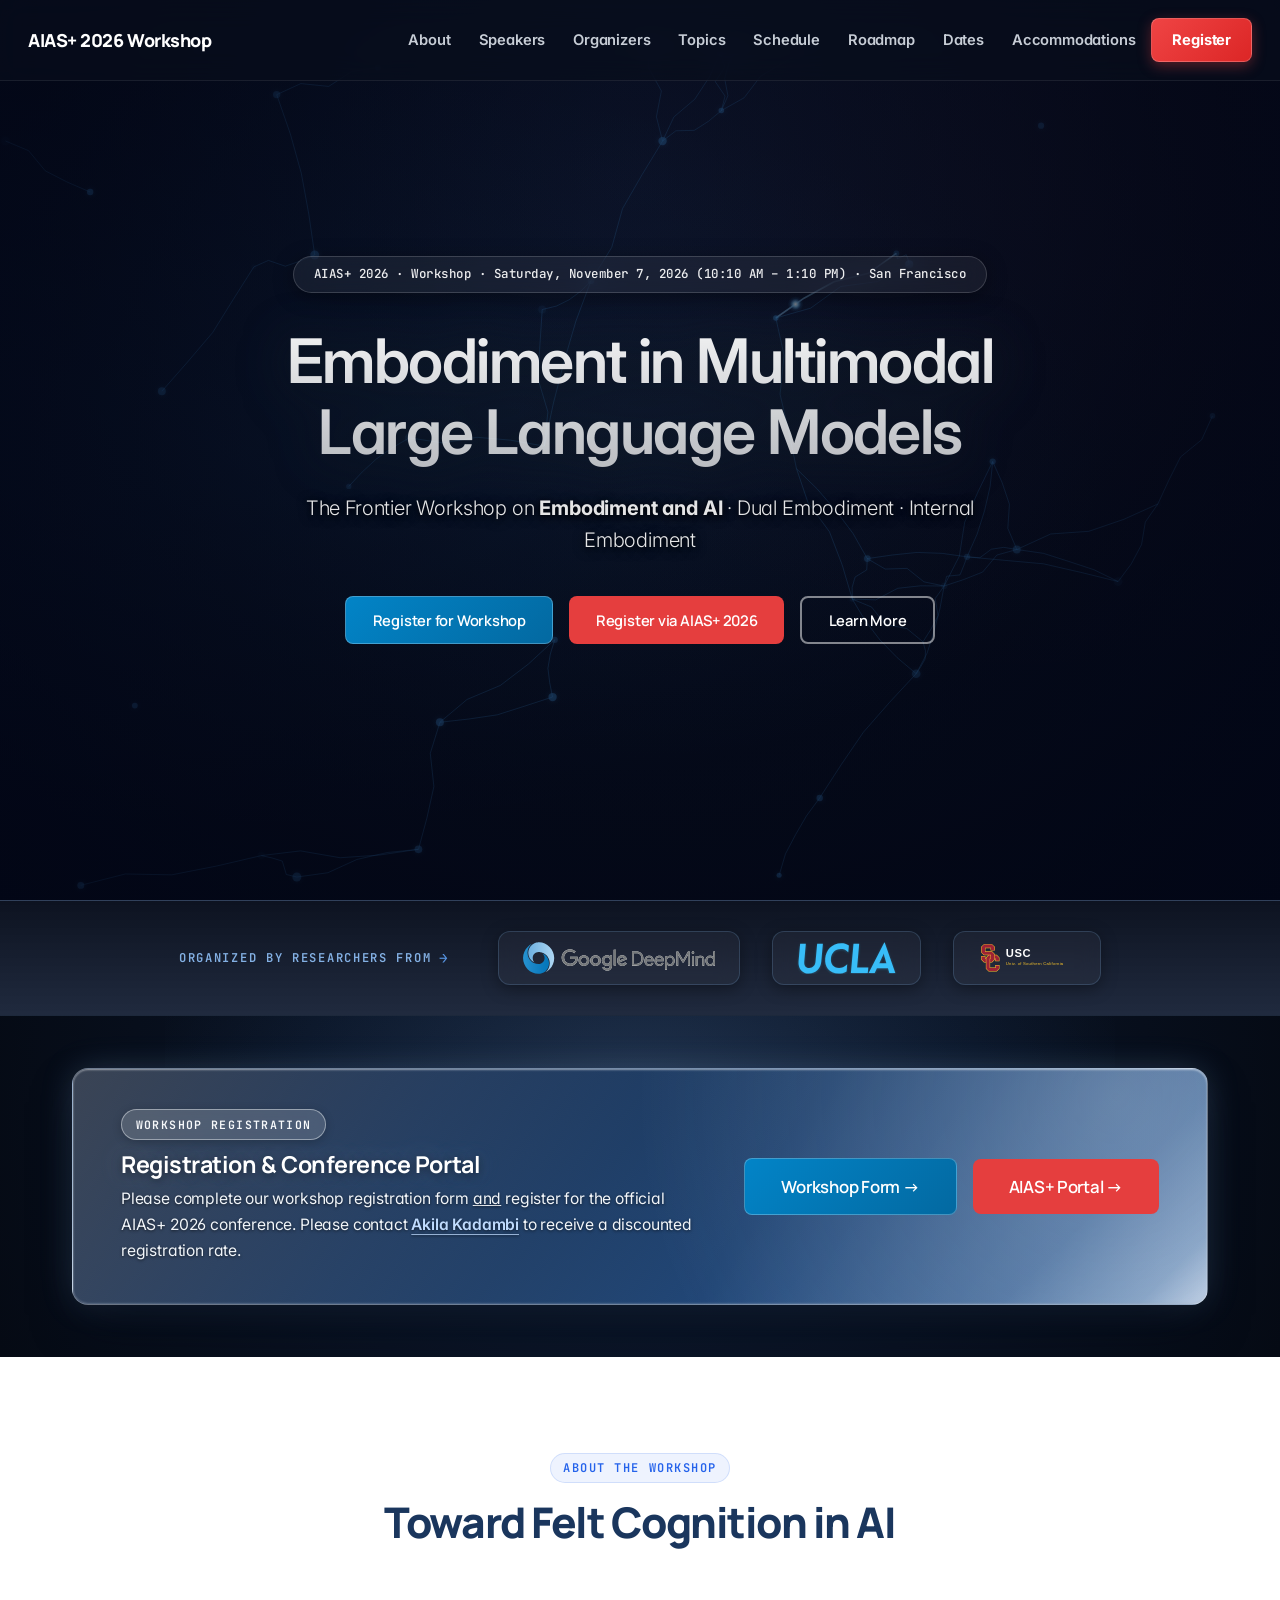
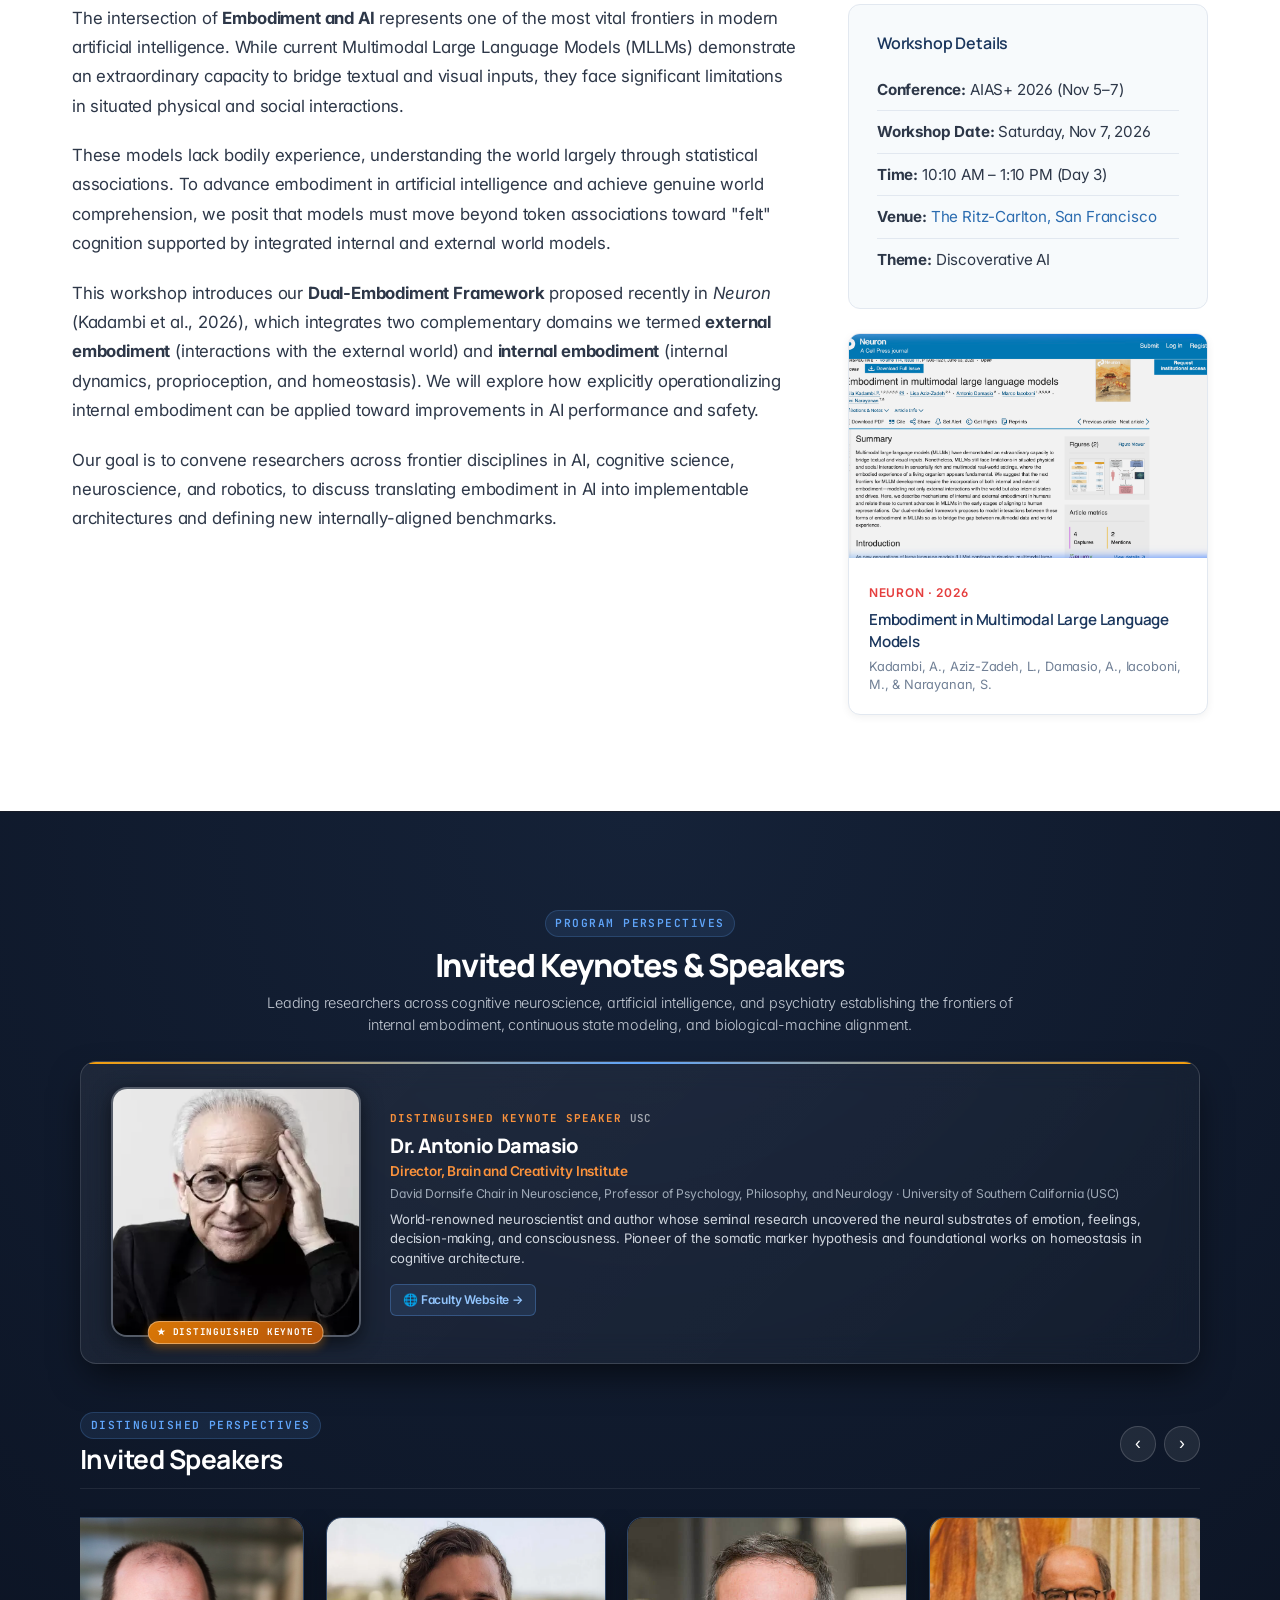
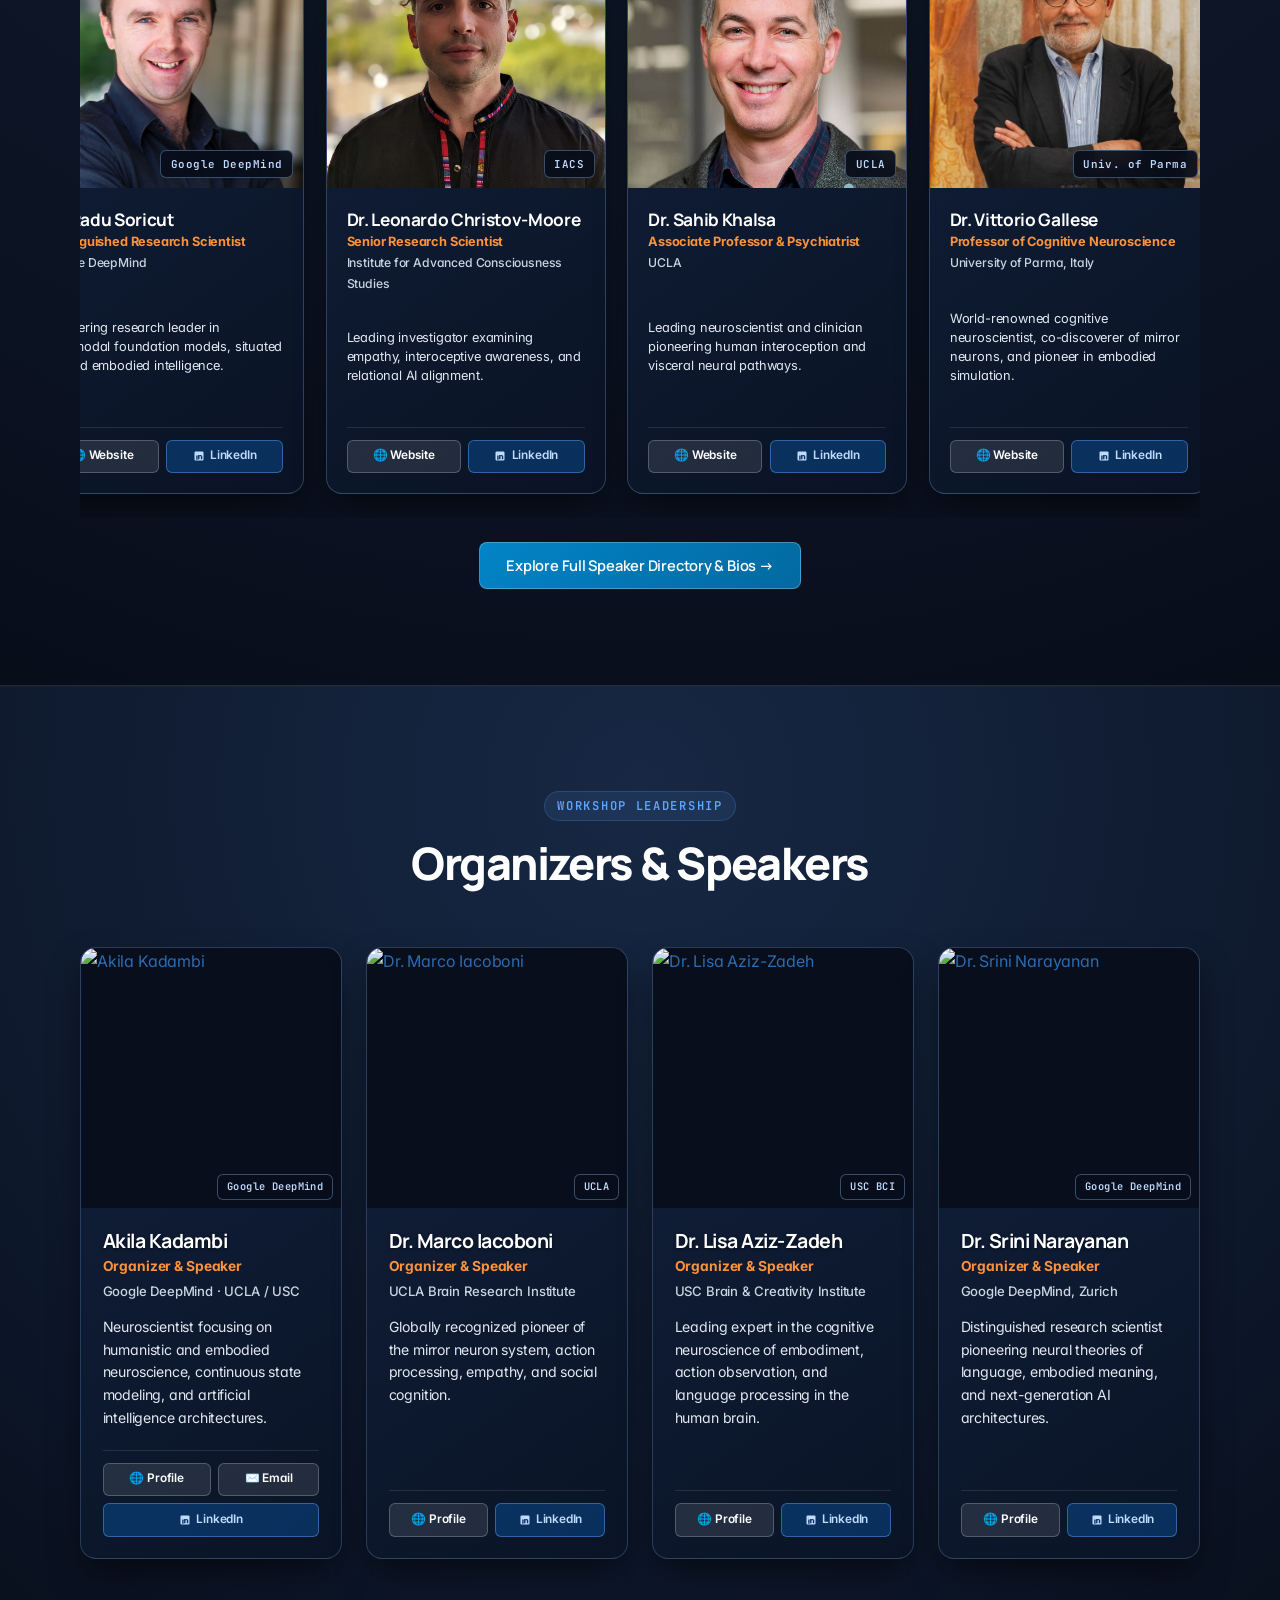
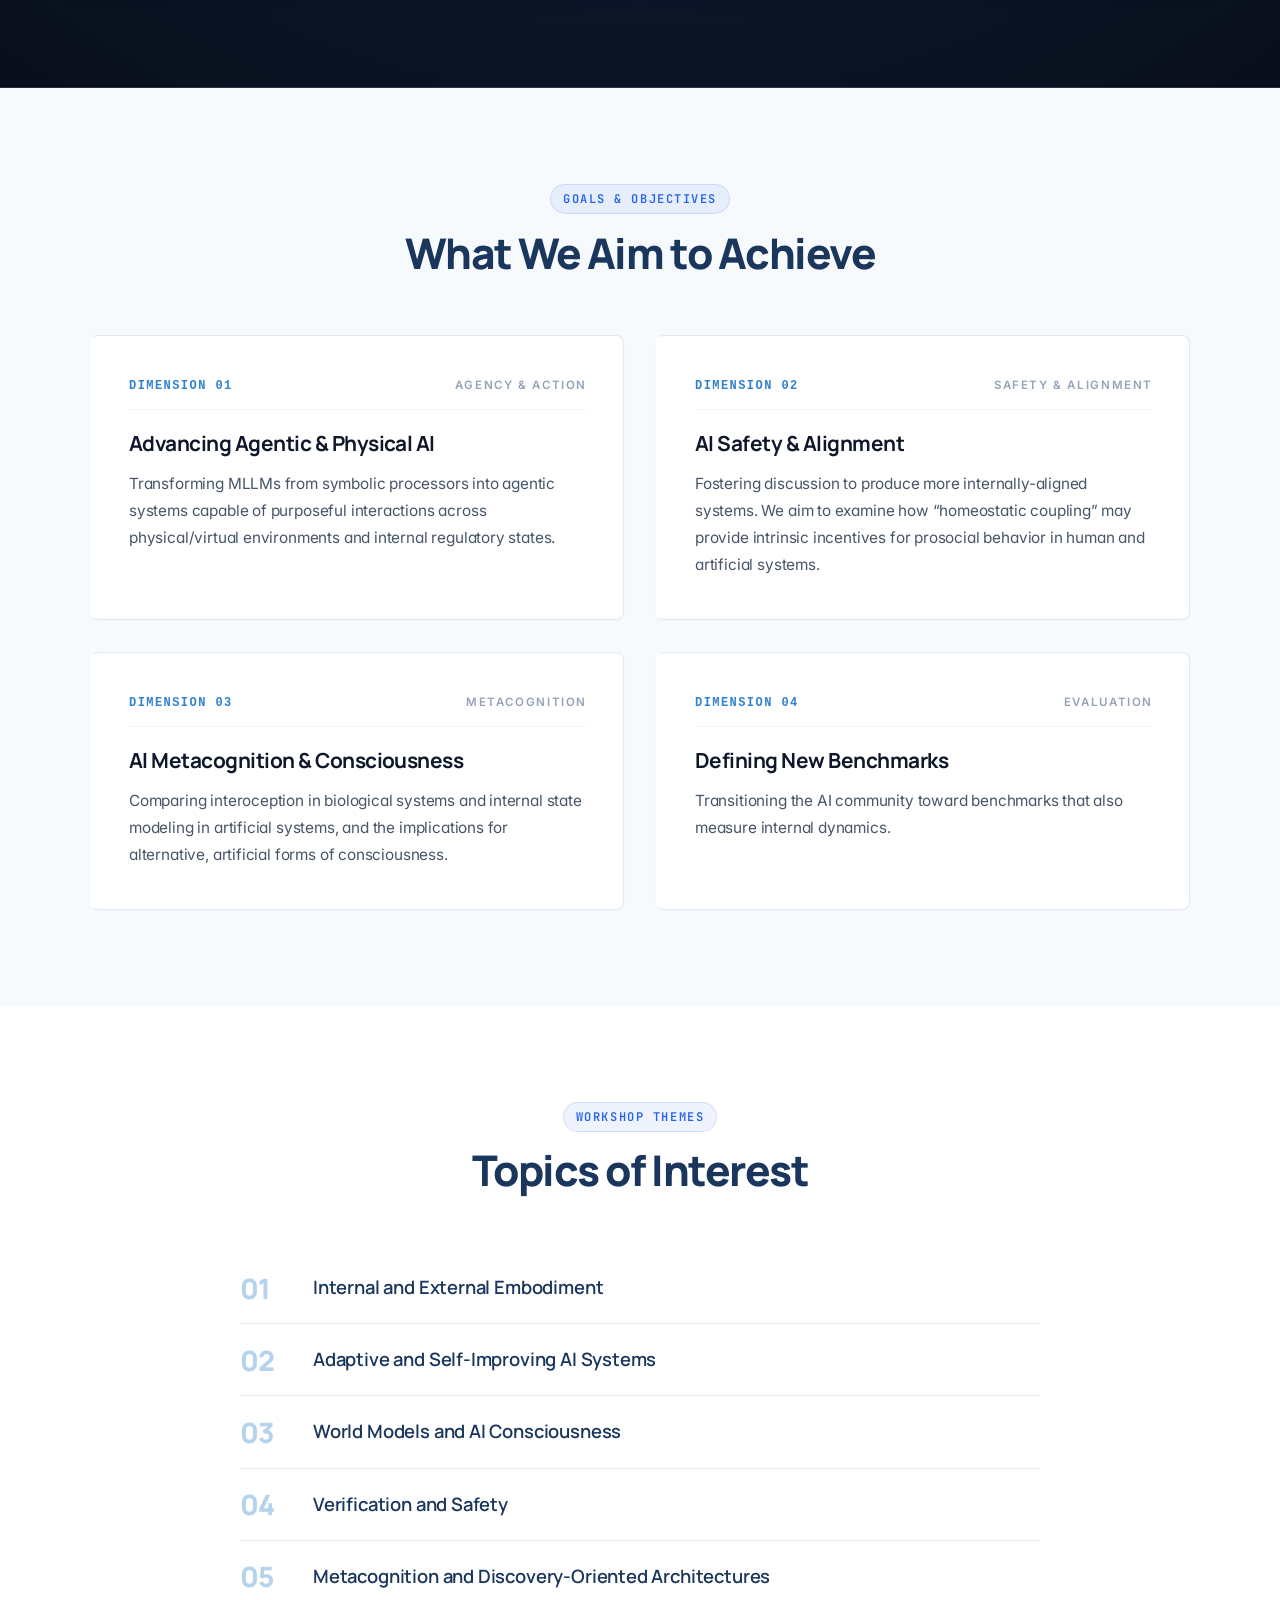
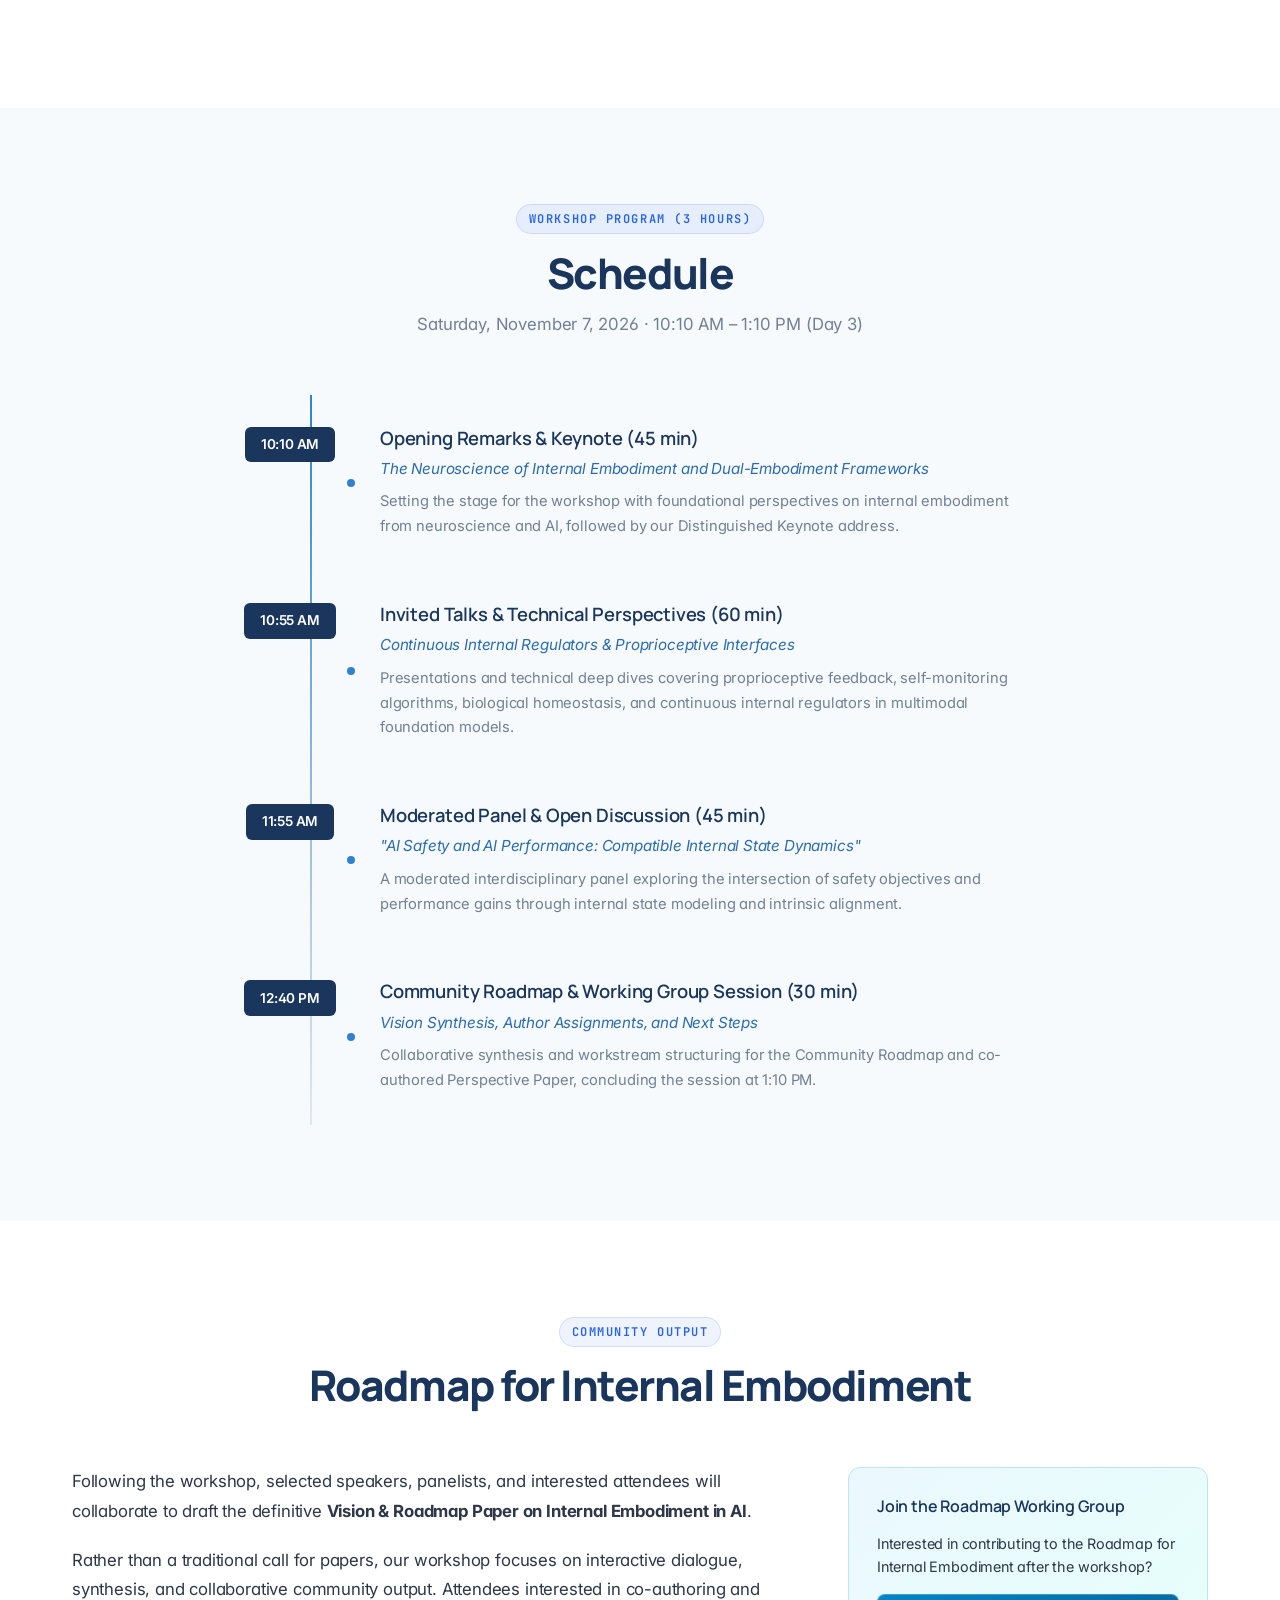
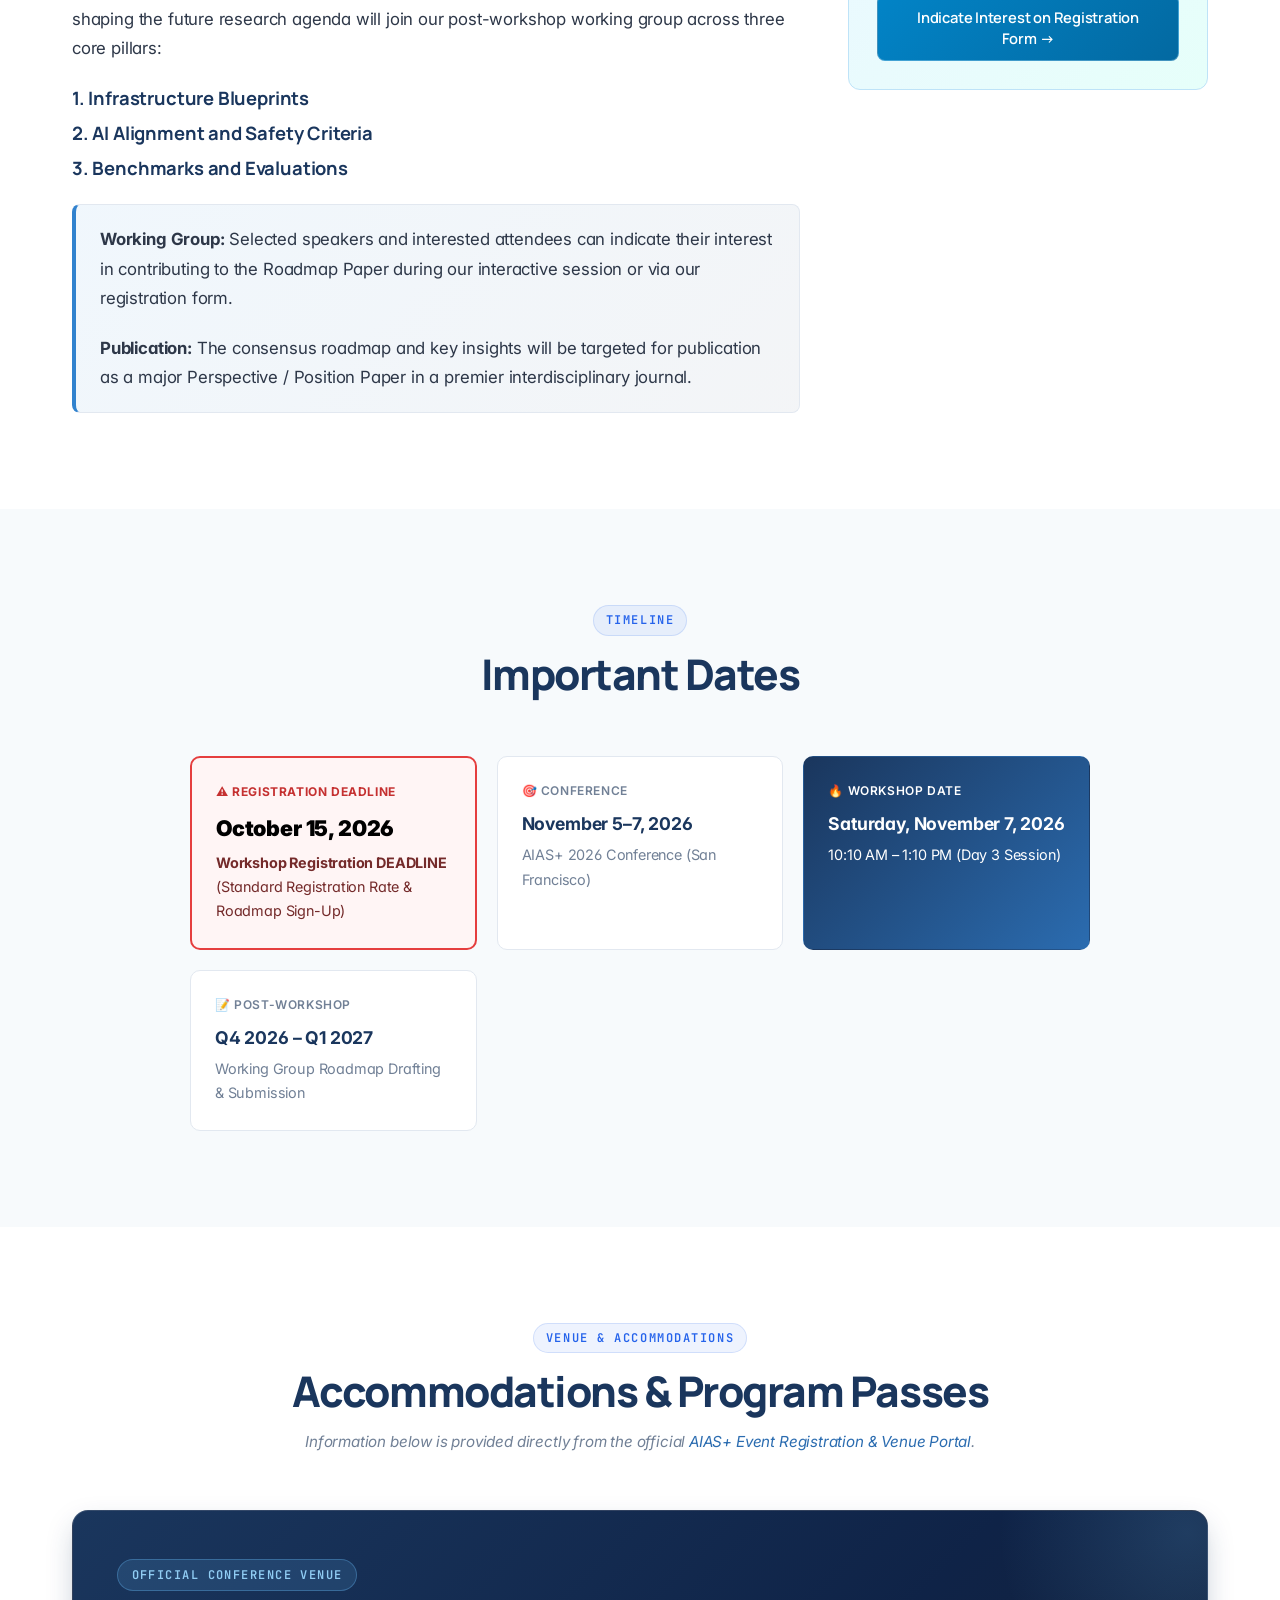
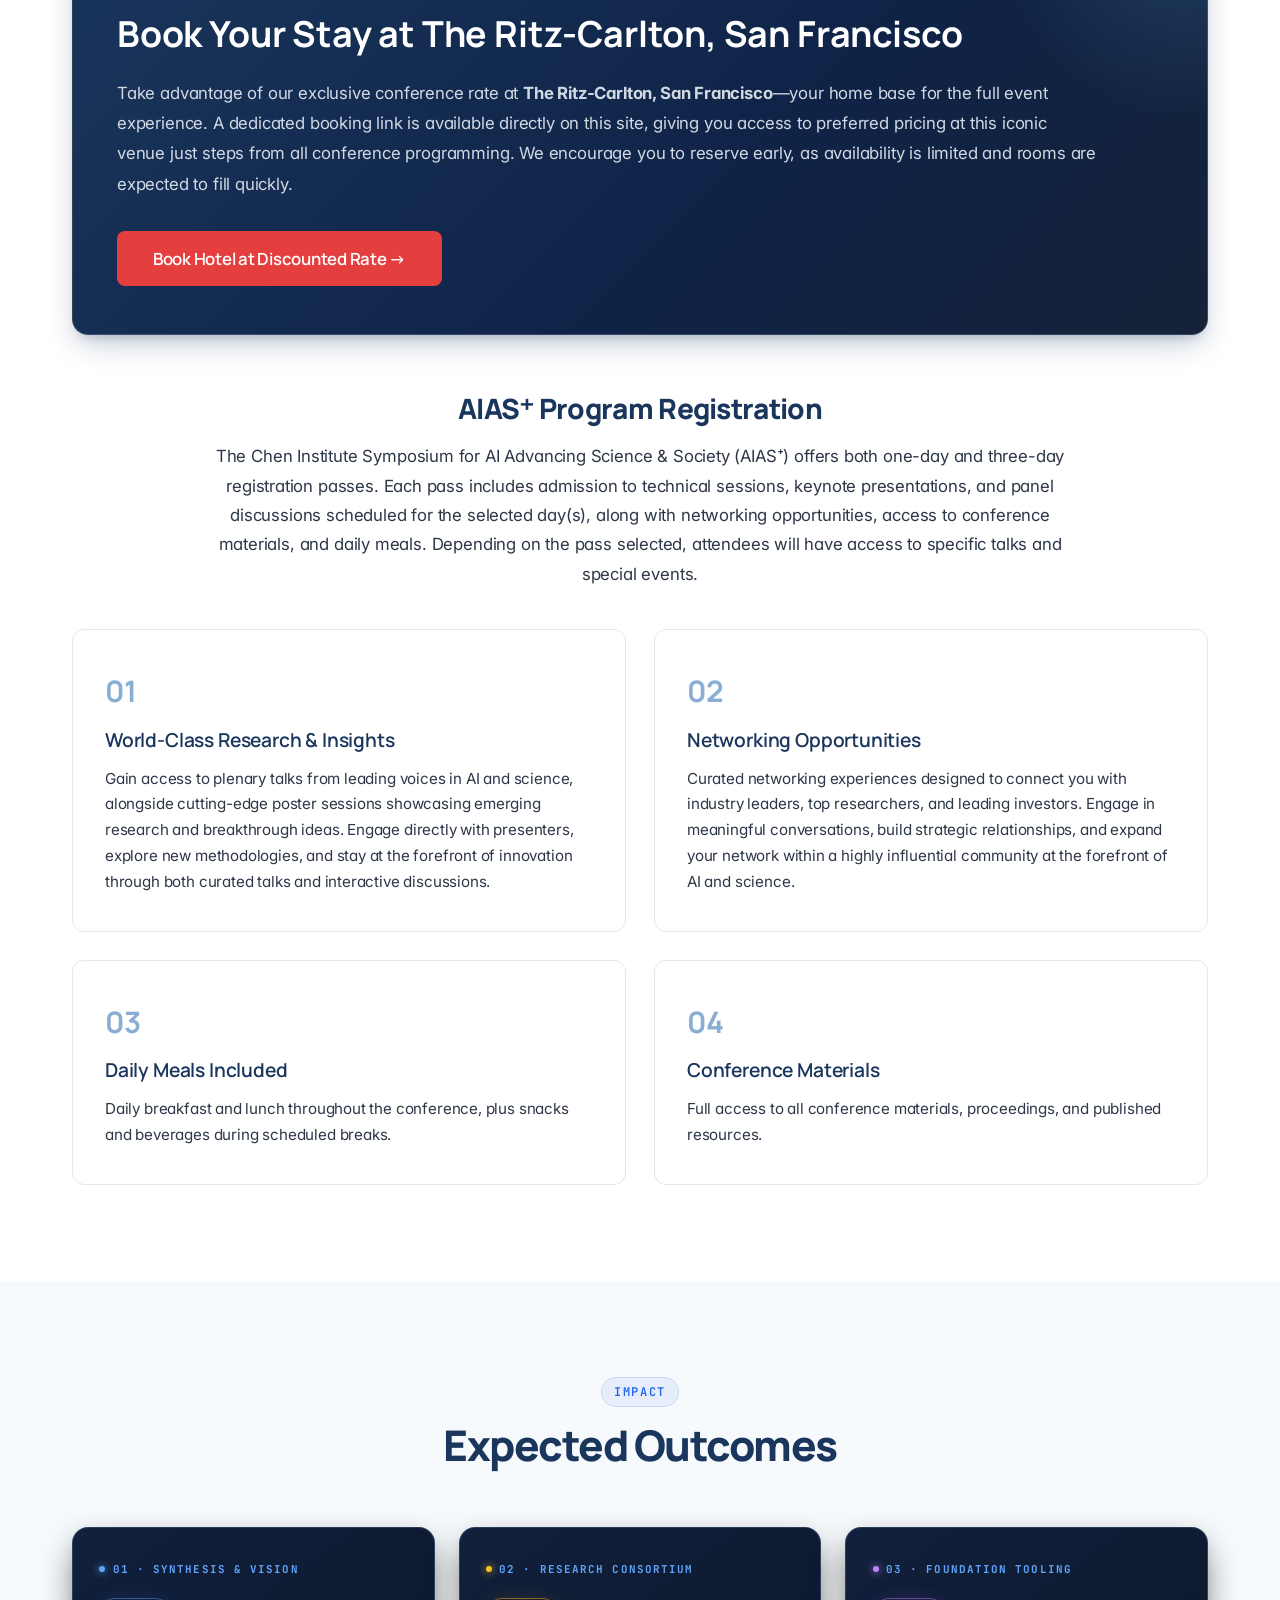
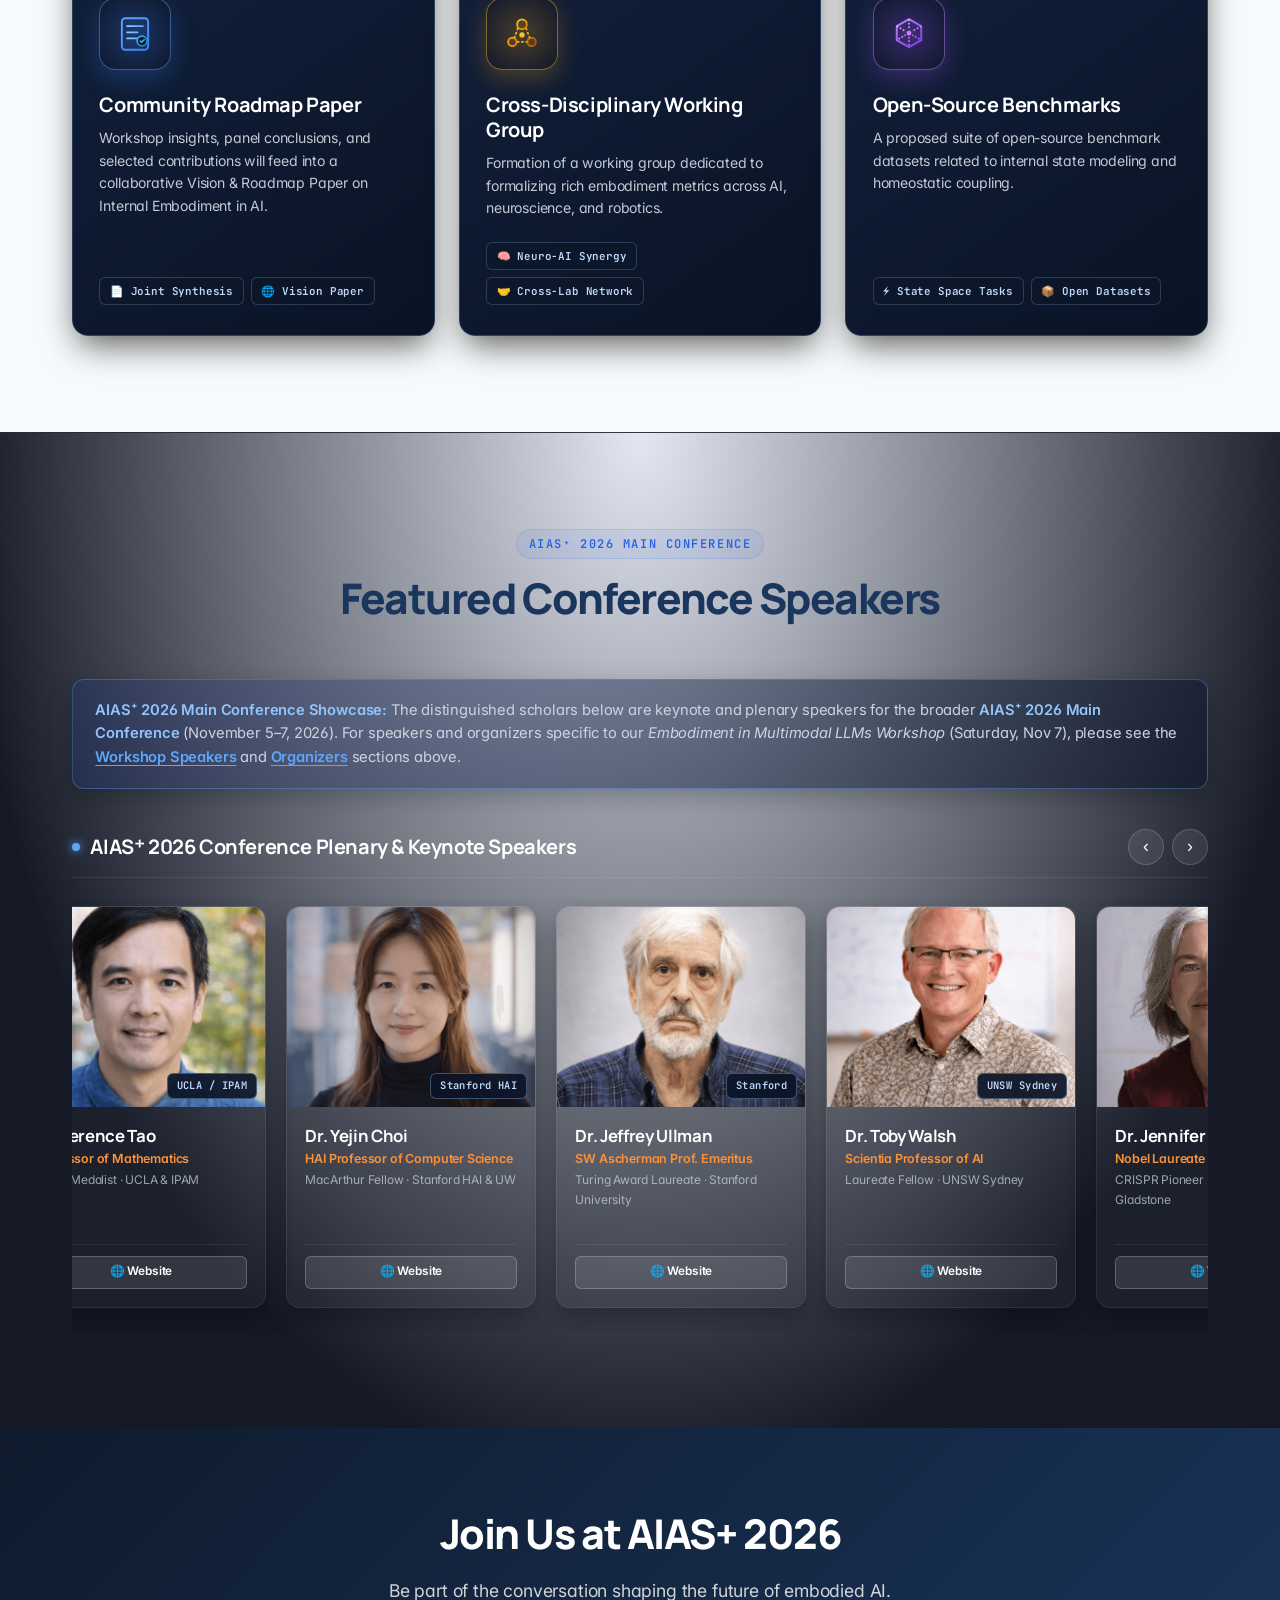
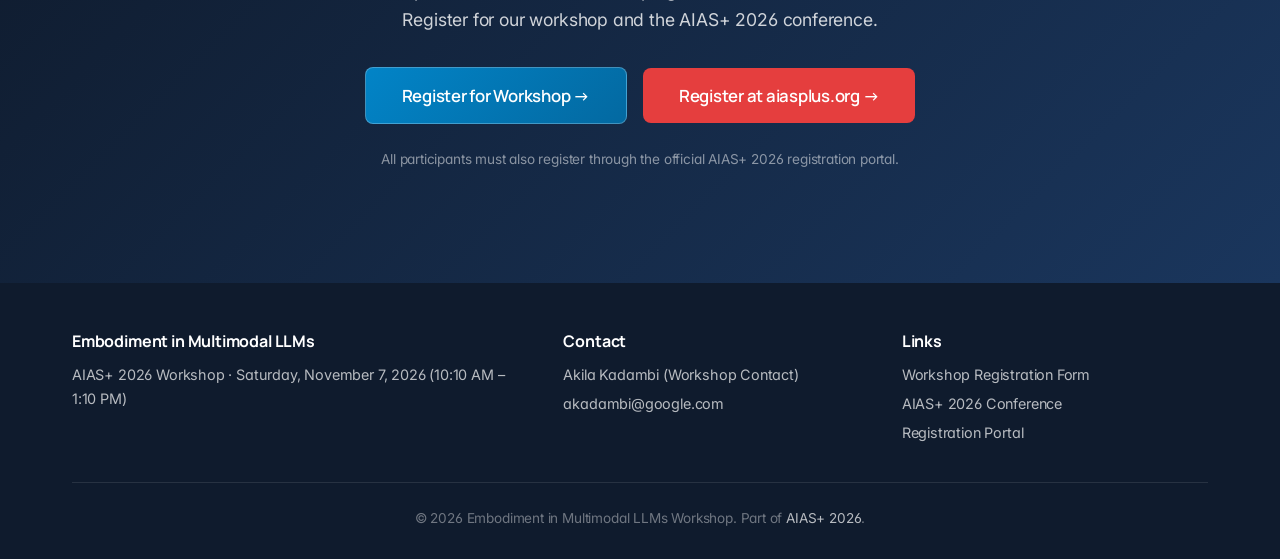
==== commit ee352835: "Fix carousel continuous auto-scroll and add Nasdaq: SERV to Achuta Kadambi bio" ====
--- a/index.html
+++ b/index.html
@@ -232,7 +232,7 @@
   <link rel="preconnect" href="https://fonts.googleapis.com">
   <link rel="preconnect" href="https://fonts.gstatic.com" crossorigin>
   <link href="https://fonts.googleapis.com/css2?family=Inter:ital,opsz,wght@0,14..32,100..900;1,14..32,100..900&family=JetBrains+Mono:wght@400;500;600;700&family=Manrope:wght@300;400;500;600;700;800&family=Plus+Jakarta+Sans:ital,wght@0,300..800;1,300..800&family=Space+Grotesk:wght@500;600;700&display=swap" rel="stylesheet">
-  <link rel="stylesheet" href="style.css?v=5.6">
+  <link rel="stylesheet" href="style.css?v=5.7">
 </head>
 <body>
   <!-- Navigation -->
@@ -499,7 +499,7 @@
                 <h4><a href="https://samueli.ucla.edu/people/achuta-kadambi/" target="_blank" rel="noopener">Dr. Achuta Kadambi</a></h4>
                 <p class="speaker-role">2x Exited Founder &amp; Associate Professor</p>
                 <p class="speaker-affil">UCLA</p>
-                <p class="speaker-desc">Pioneer in spatial intelligence, physics-based vision, and computational imaging; co-founder of Akasha Imaging (acquired by Alphabet) and Vayu Robotics (acquired by Serve Robotics).</p>
+                <p class="speaker-desc">Pioneer in spatial intelligence, physics-based vision, and computational imaging; co-founder of Akasha Imaging (acquired by Alphabet) and Vayu Robotics (acquired by Serve Robotics, Nasdaq: SERV).</p>
                 <div class="facilitator-links">
                   <a href="https://samueli.ucla.edu/people/achuta-kadambi/" target="_blank" rel="noopener" class="link-pill">🌐 Website</a>
                   <a href="https://www.linkedin.com/in/achuta-kadambi/" target="_blank" rel="noopener" class="linkedin-pill">
@@ -1433,6 +1433,6 @@
     </div>
   </footer>
 
-  <script src="script.js?v=5.5"></script>
+  <script src="script.js?v=5.7"></script>
 </body>
 </html>
--- a/style.css
+++ b/style.css
@@ -929,7 +929,7 @@
   width: 100%;
   overflow-x: auto;
   overflow-y: hidden;
-  scroll-behavior: smooth;
+  scroll-behavior: auto;
   scrollbar-width: none;
   -ms-overflow-style: none;
   padding: 0.5rem 0 1.5rem;
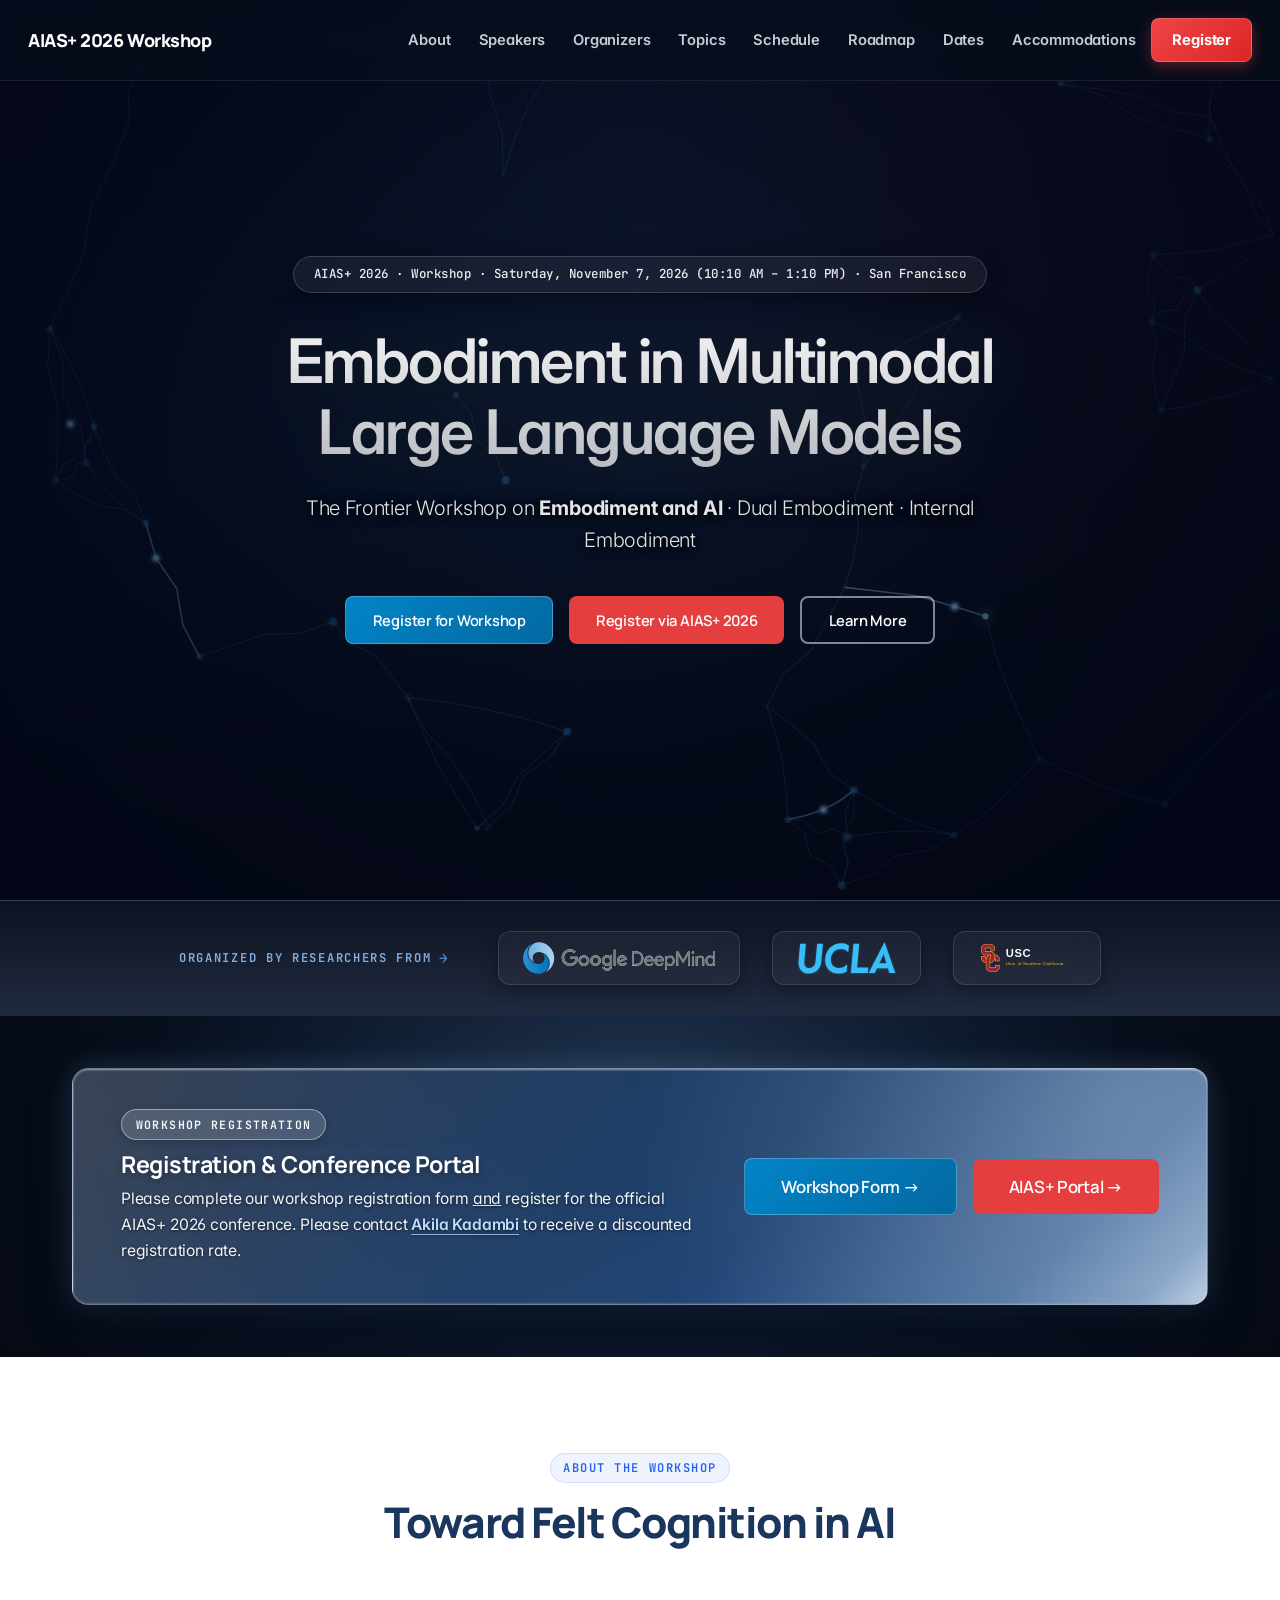
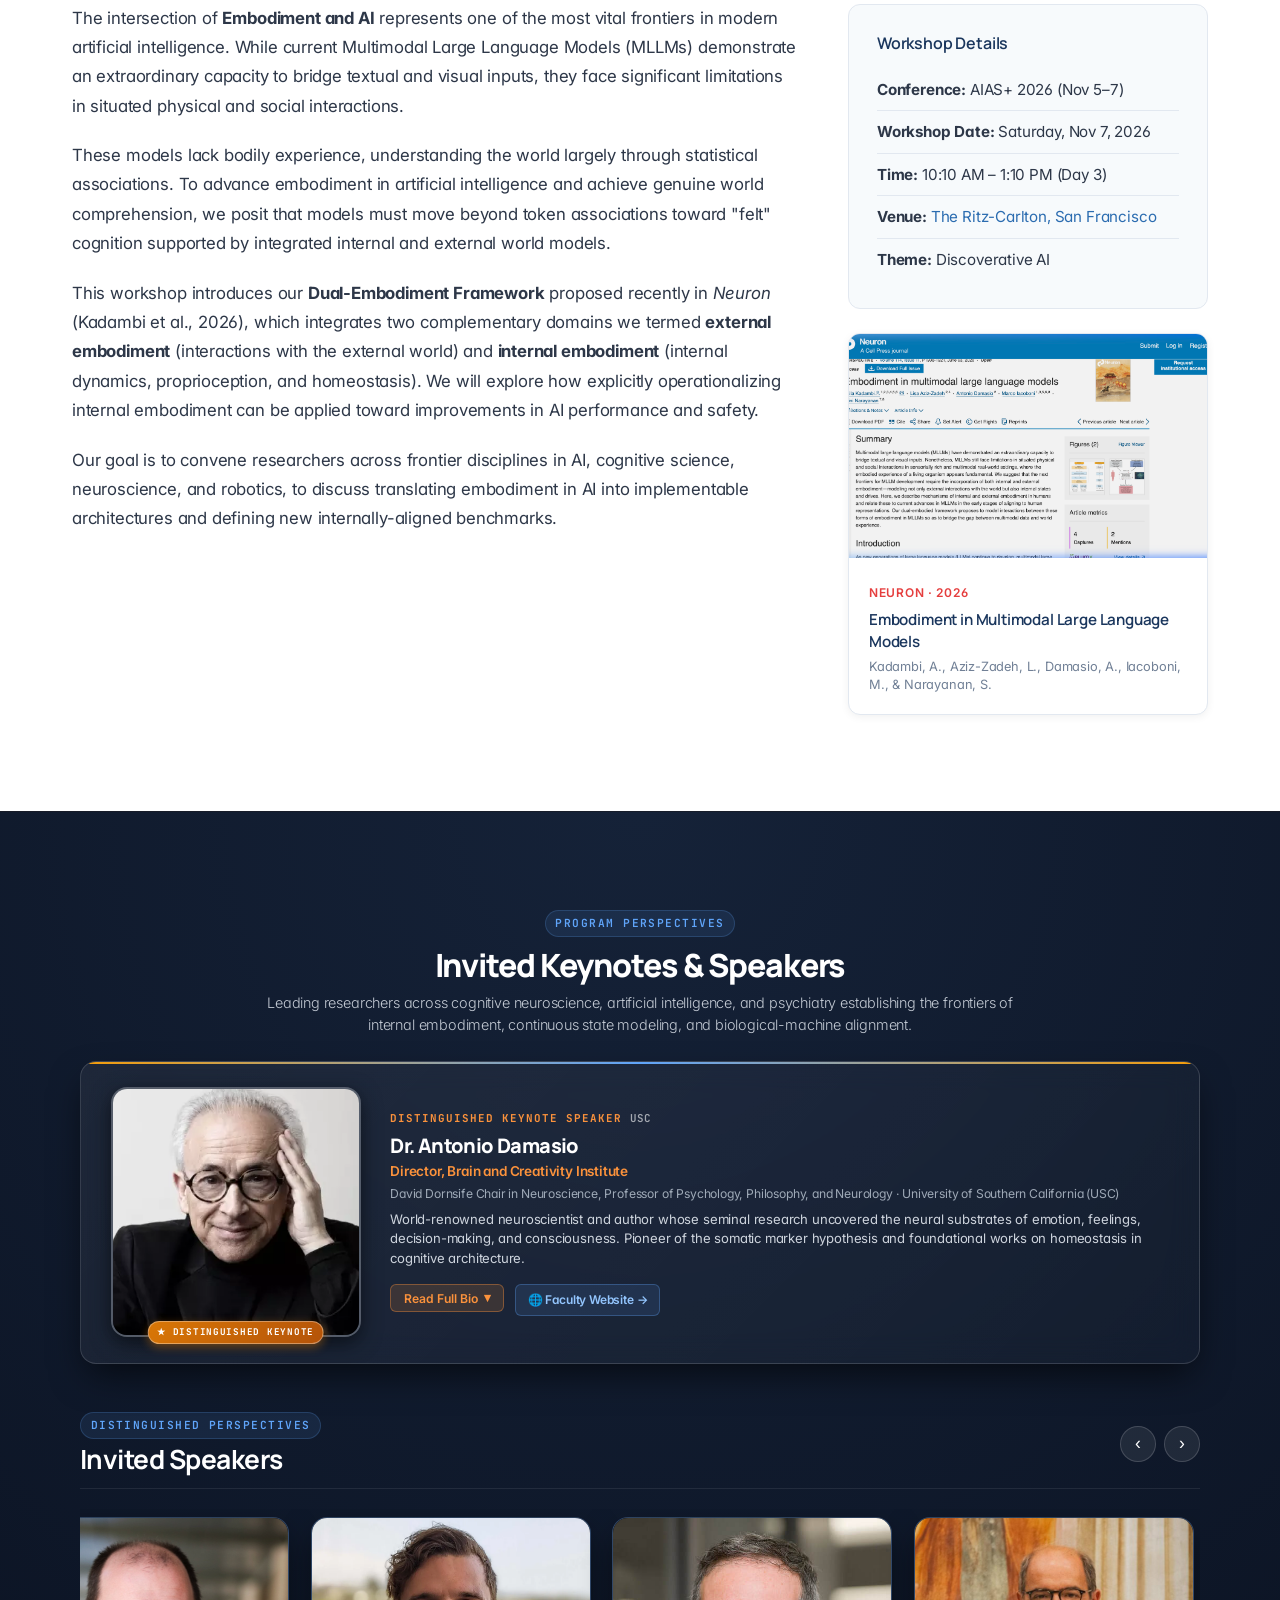
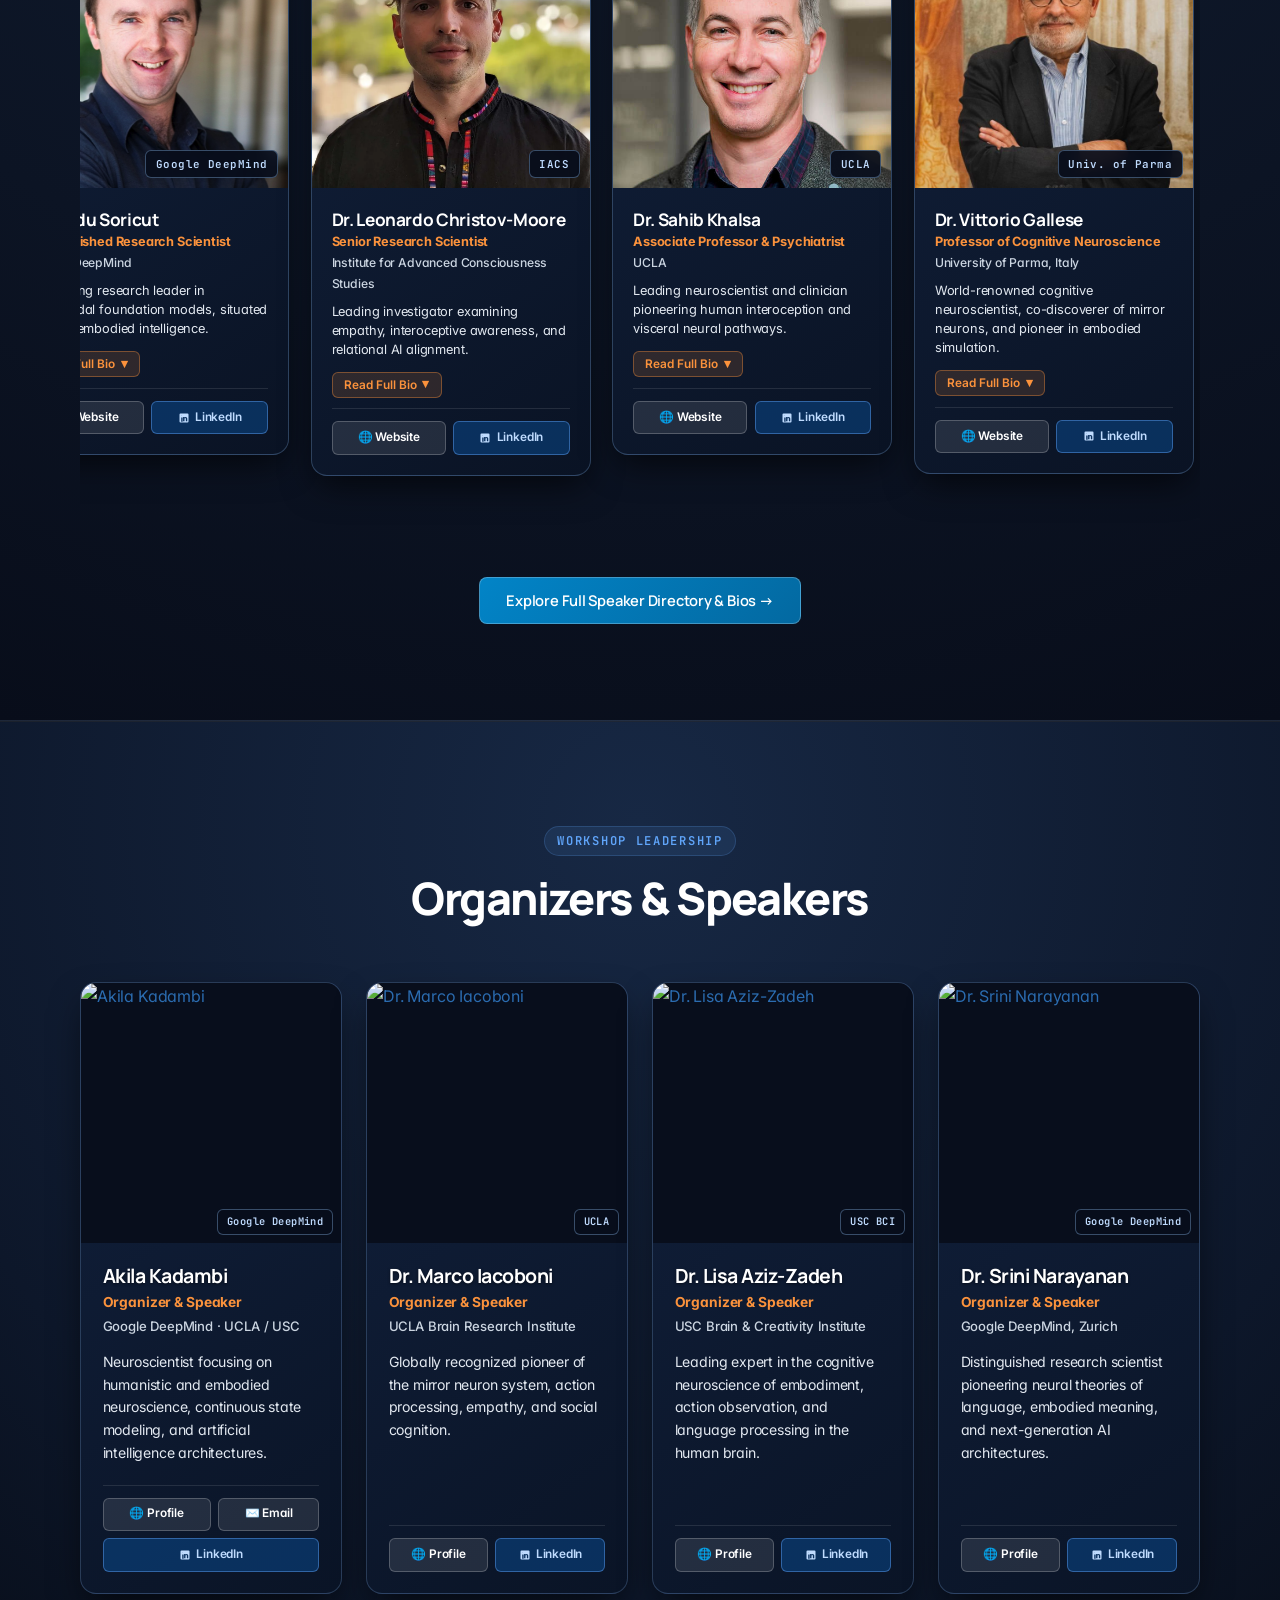
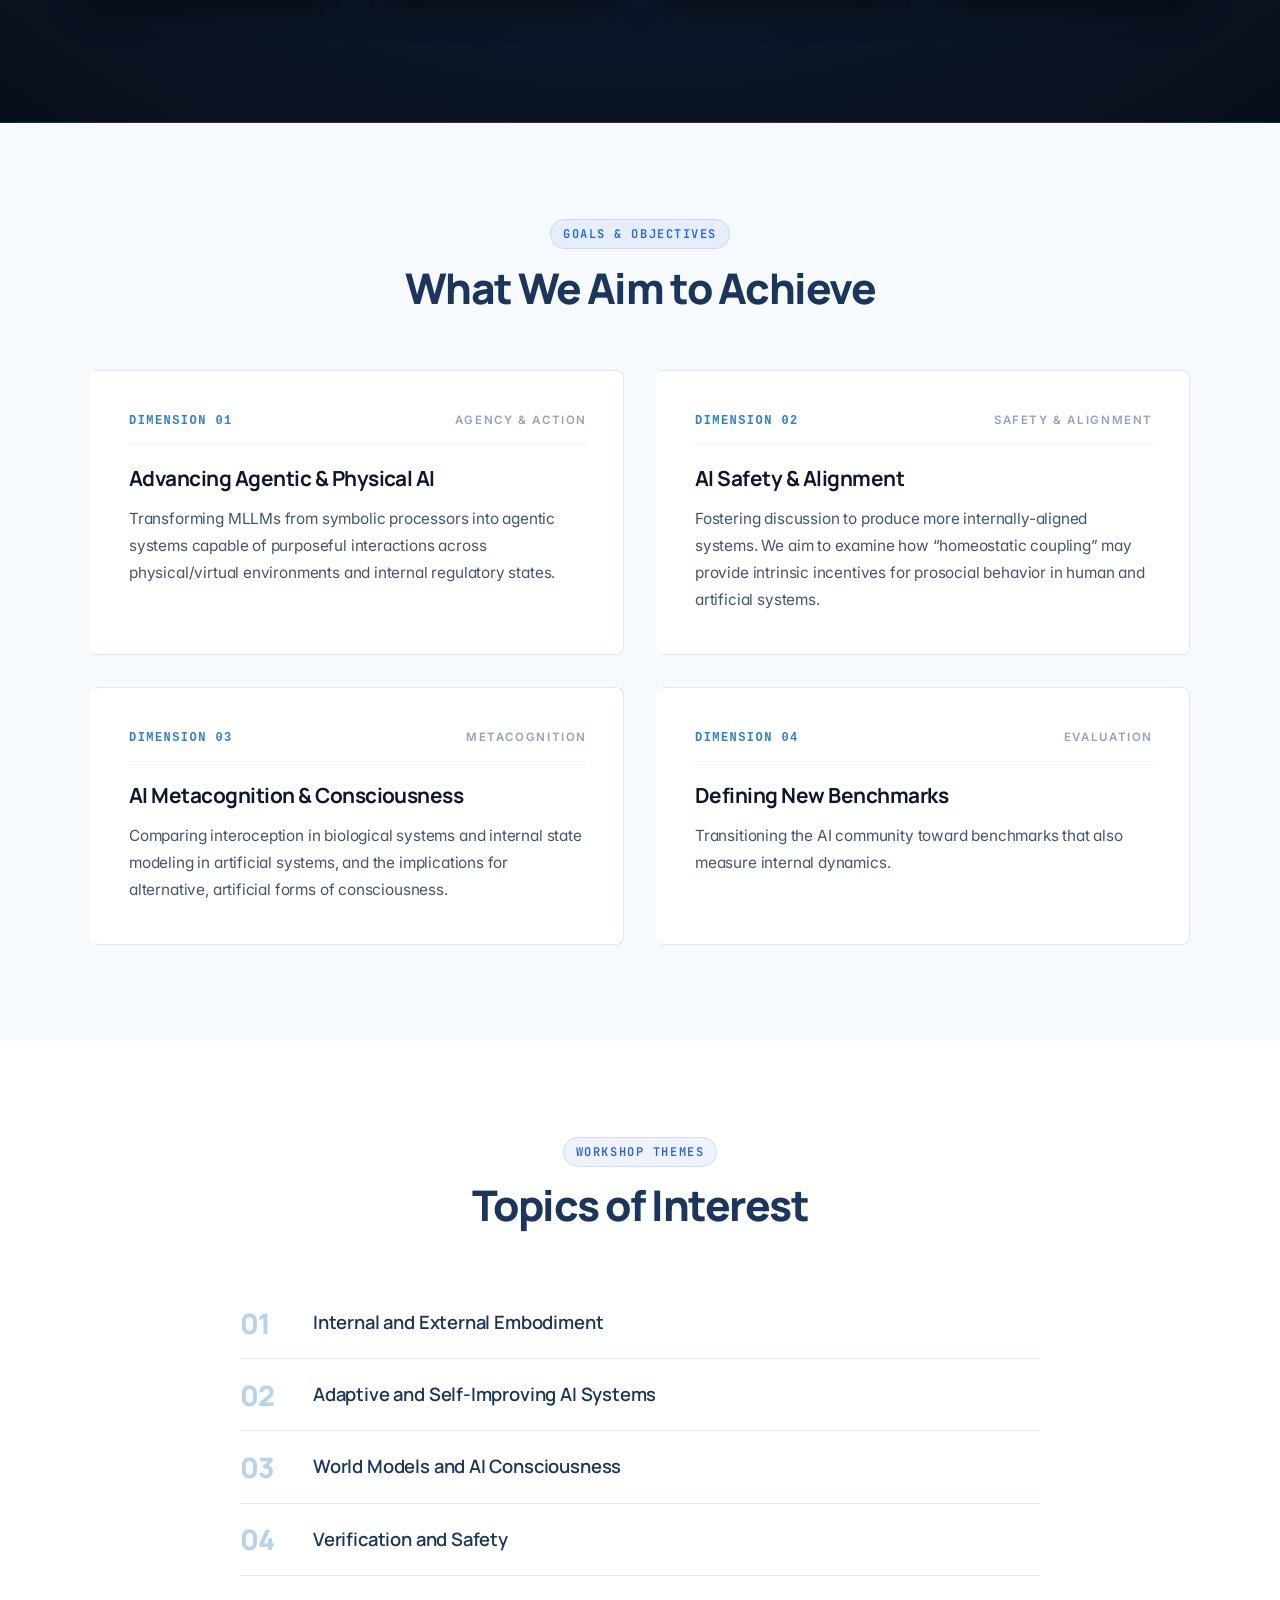
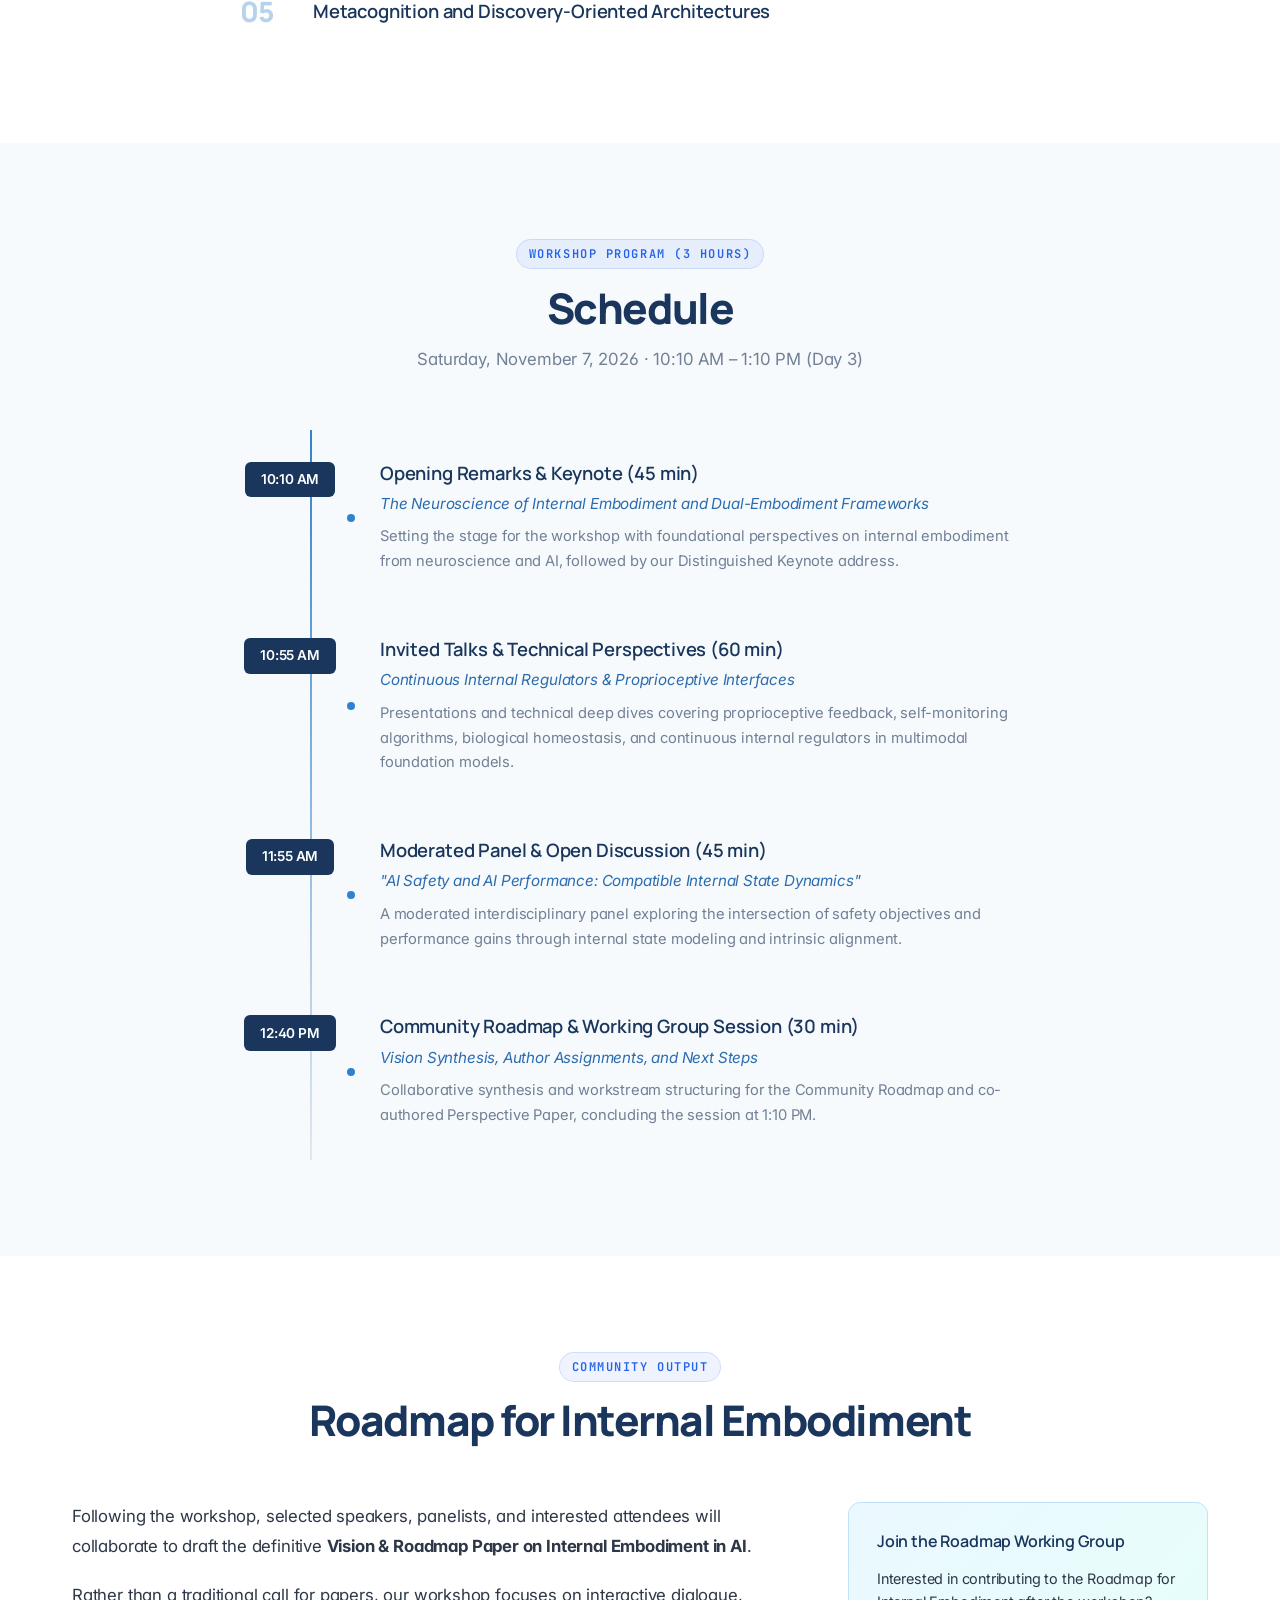
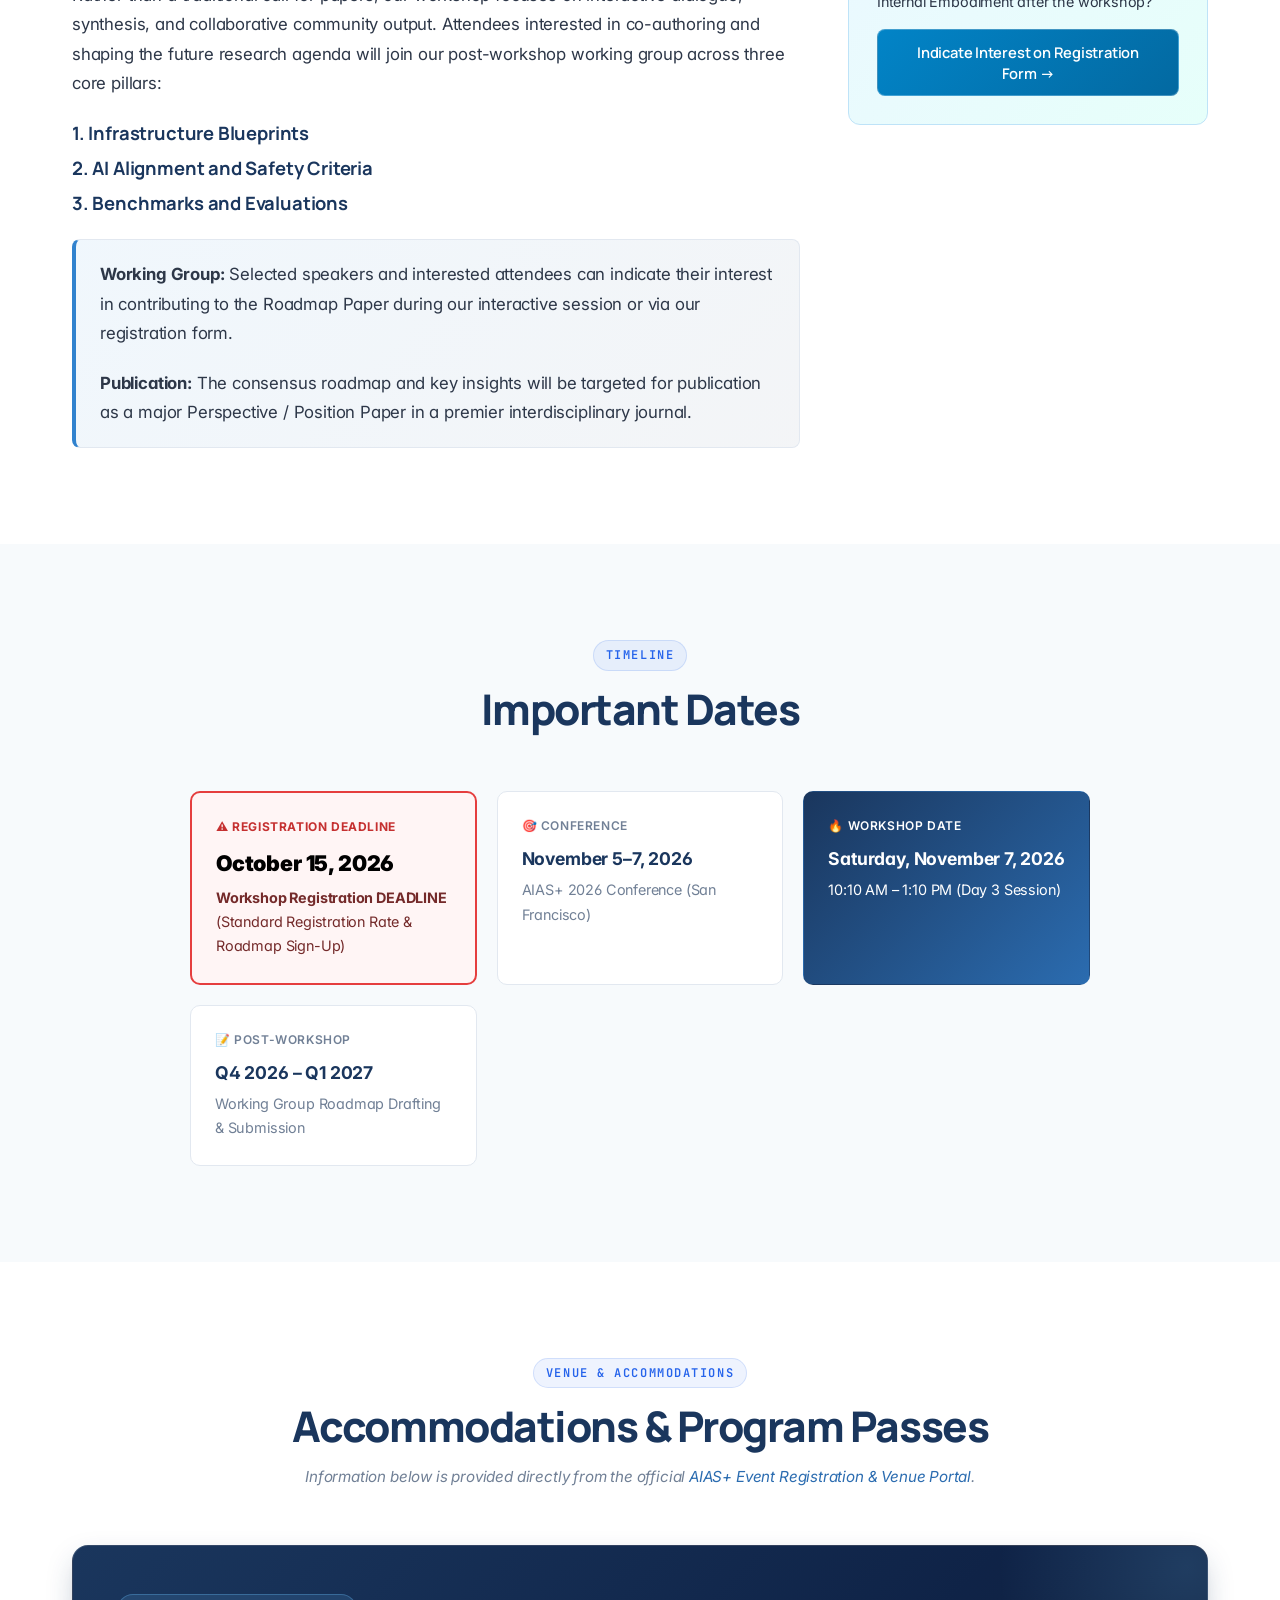
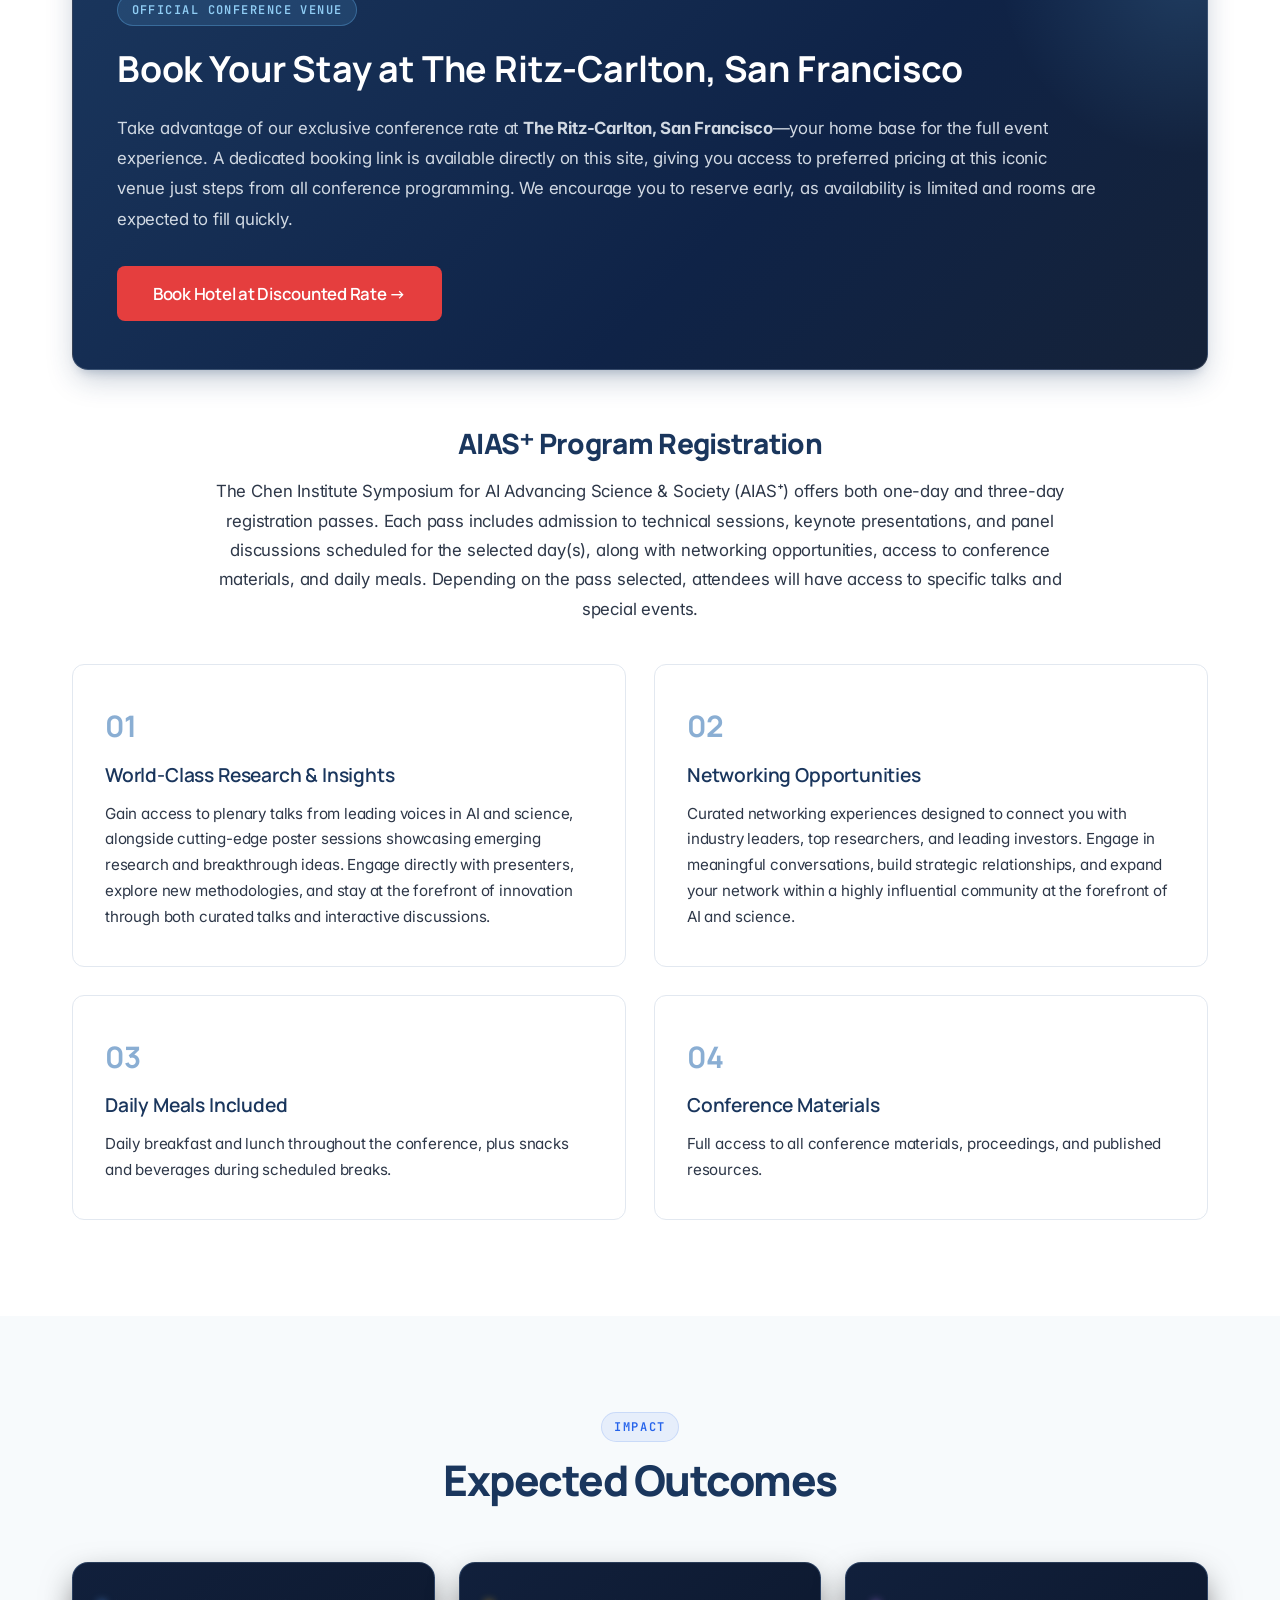
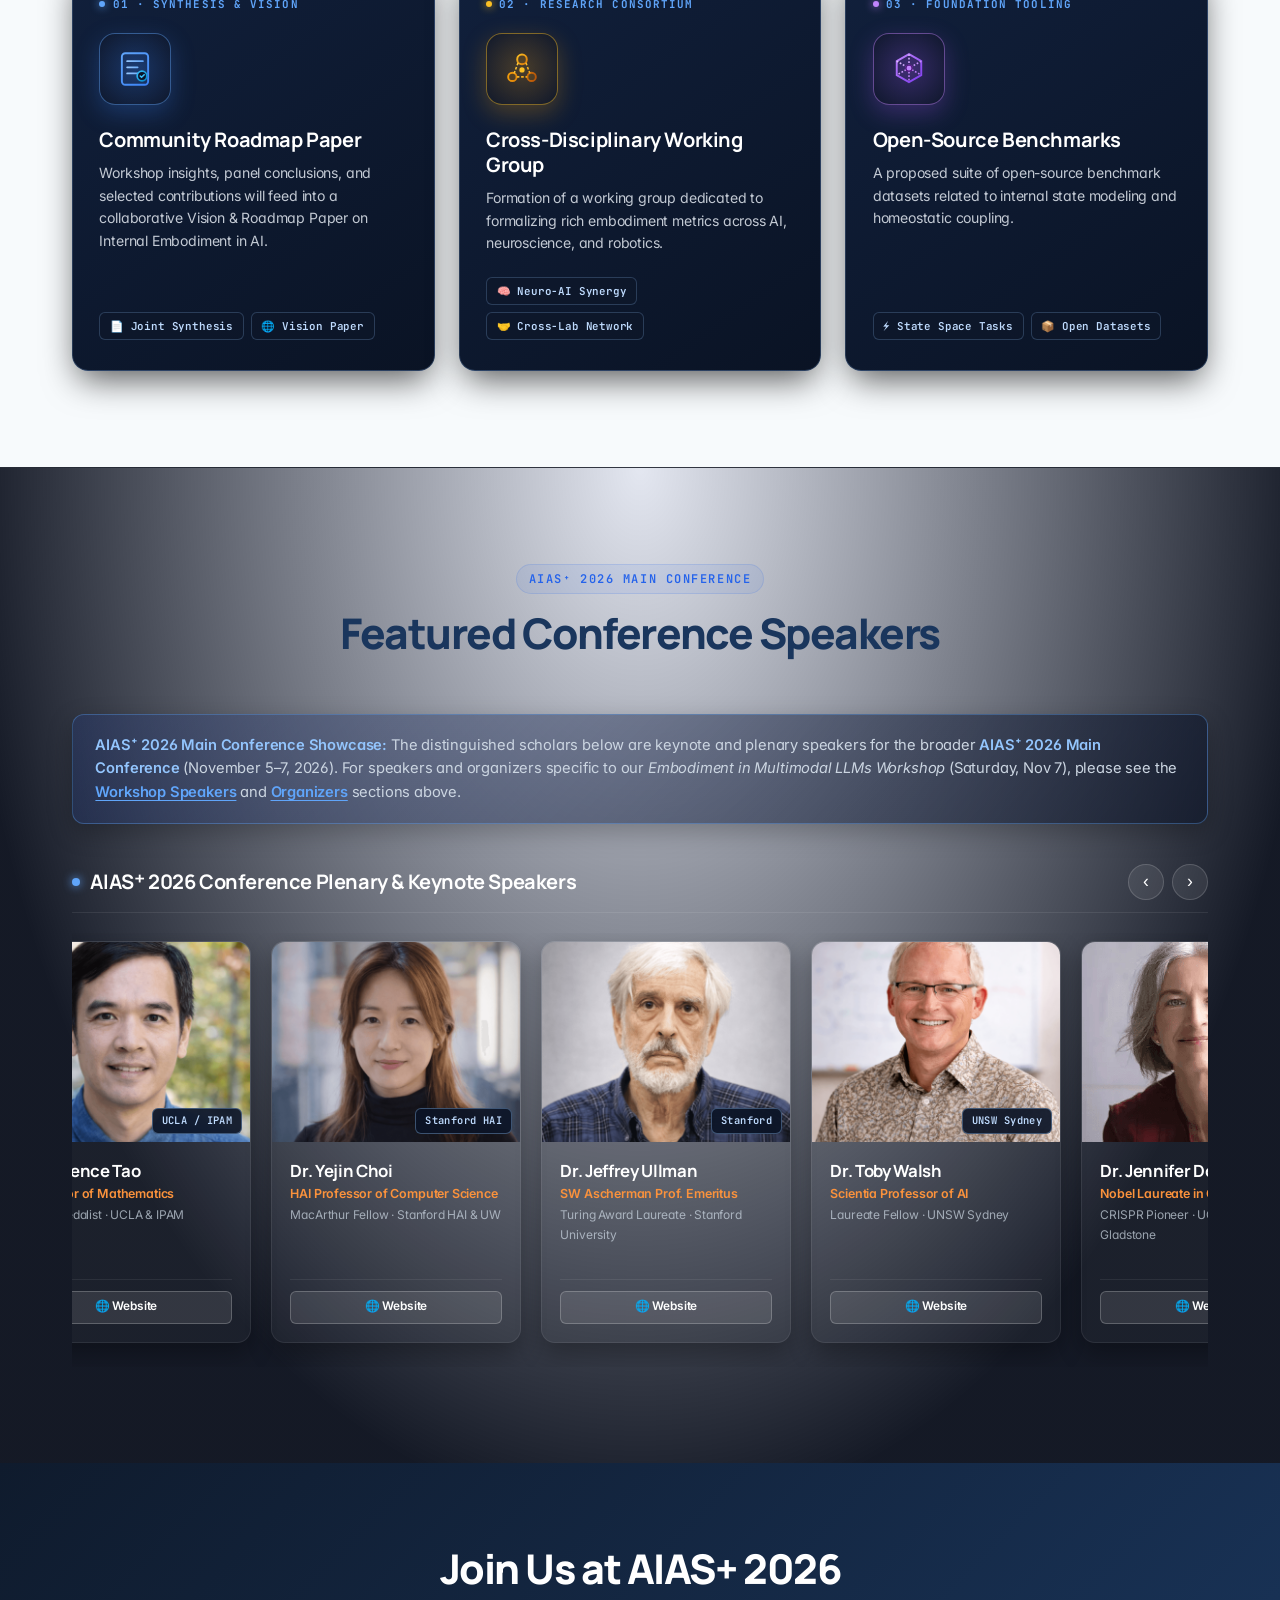
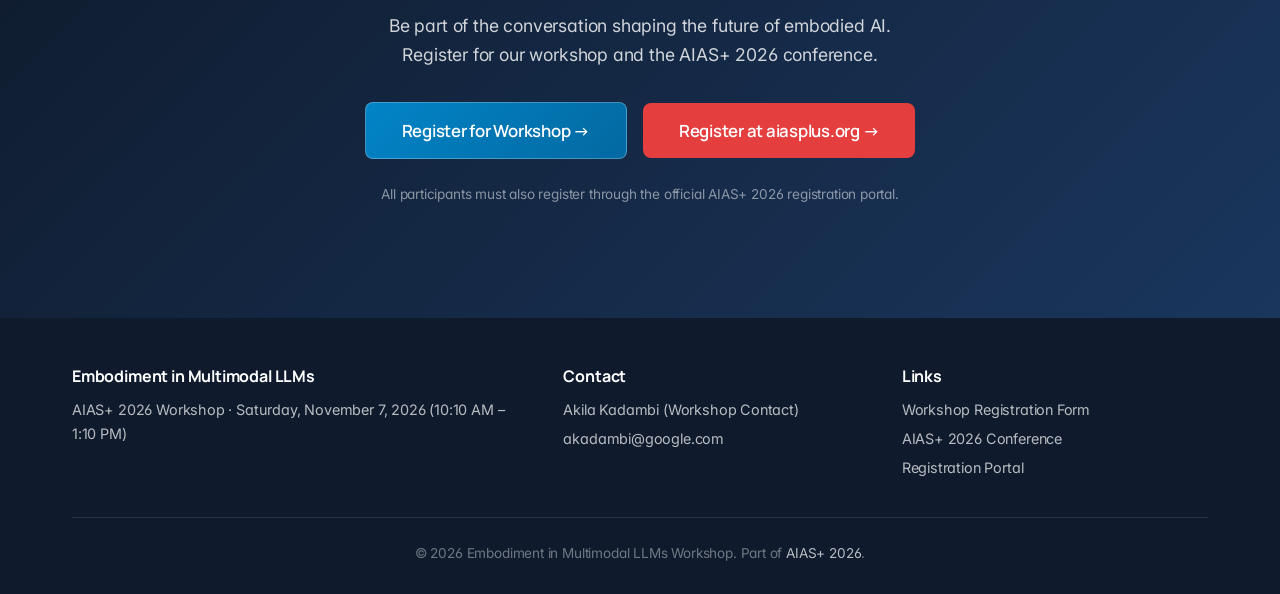
==== commit b34899a5: "Add click-to-expand detailed bios for speakers" ====
--- a/index.html
+++ b/index.html
@@ -232,7 +232,7 @@
   <link rel="preconnect" href="https://fonts.googleapis.com">
   <link rel="preconnect" href="https://fonts.gstatic.com" crossorigin>
   <link href="https://fonts.googleapis.com/css2?family=Inter:ital,opsz,wght@0,14..32,100..900;1,14..32,100..900&family=JetBrains+Mono:wght@400;500;600;700&family=Manrope:wght@300;400;500;600;700;800&family=Plus+Jakarta+Sans:ital,wght@0,300..800;1,300..800&family=Space+Grotesk:wght@500;600;700&display=swap" rel="stylesheet">
-  <link rel="stylesheet" href="style.css?v=5.7">
+  <link rel="stylesheet" href="style.css?v=5.8">
 </head>
 <body>
   <!-- Navigation -->
@@ -370,11 +370,9 @@
         </div>
 
         <!-- Keynote Speaker Spotlight Card -->
-        <div class="keynote-card">
+        <div class="keynote-card has-expandable-bio">
           <div class="keynote-avatar-wrapper">
-            <a href="https://dornsife.usc.edu/profile/antonio-damasio/" target="_blank" rel="noopener" title="Visit Dr. Antonio Damasio's Profile">
-              <img src="images/speakers/antonio_damasio.webp" alt="Dr. Antonio Damasio" class="keynote-avatar">
-            </a>
+            <img src="images/speakers/antonio_damasio.webp" alt="Dr. Antonio Damasio" class="keynote-avatar">
             <span class="keynote-badge">★ Distinguished Keynote</span>
           </div>
           <div class="keynote-info">
@@ -382,11 +380,20 @@
               <span class="speaker-role-tag">Distinguished Keynote Speaker</span>
               <span class="speaker-inst-tag">USC</span>
             </div>
-            <h3><a href="https://dornsife.usc.edu/profile/antonio-damasio/" target="_blank" rel="noopener" style="color: #fff;">Dr. Antonio Damasio</a></h3>
+            <h3>Dr. Antonio Damasio</h3>
             <p class="keynote-title">Director, Brain and Creativity Institute</p>
             <p class="keynote-affil">David Dornsife Chair in Neuroscience, Professor of Psychology, Philosophy, and Neurology &middot; University of Southern California (USC)</p>
             <p class="keynote-bio">World-renowned neuroscientist and author whose seminal research uncovered the neural substrates of emotion, feelings, decision-making, and consciousness. Pioneer of the somatic marker hypothesis and foundational works on homeostasis in cognitive architecture.</p>
-            <div class="speaker-links" style="margin-top: 1rem;">
+            <div class="speaker-expanded-bio">
+              <p>Antonio Damasio is Dornsife Professor of Neuroscience, Psychology and Philosophy, and Director of the Brain and Creativity Institute at the University of Southern California in Los Angeles. Trained as both neurologist and neuroscientist, Damasio has made seminal contributions to the understanding of brain processes underlying affect, decision-making and consciousness. His work has made a major impact in neuroscience, psychology, and philosophy. He is the author of several hundred scientific articles and is one of the most eminent psychologists of the modern era (see Damasio, A. in R. Sternberg, S. Fiske, D. Foss (Eds.), <em>Scientists Making a Difference: One Hundred Eminent Behavioral and Brain Scientists Talk about Their Most Important Contributions</em>, 2016). He is one of the most cited scientists worldwide. [Google Scholar H Index is 177; with 282,590 citations and Web of Science H Index is 103; with 60,700 citations].</p>
+              <p>Damasio’s recent work addresses the biology of consciousness, the role of life regulation in the generation of cultures, and the distinctions between Natural and Artificial Intelligence. Recent articles include Singer, J. and Damasio, A. (2025). The Physiology of Interoception and Its Adaptive Role in Consciousness, <em>Philosophical Transactions of the Royal Society B: Biological Sciences</em>, 380(1939), Damasio, H. and Damasio, A. (2024). Sensing, Feeling and Consciousness, <em>Philosophical Transactions of the Royal Society B</em>, 379(1908), https://doi.org/10.1098/rstb.2023.0243; Damasio, H. and Damasio, A. (2024) Homeostatic Feelings and the Emergence of Consciousness, <em>Journal of Cognitive Neuroscience</em>, 36(8), 1653-1659, doi: https://doi.org/10.1162/jocn_a_02119; Damasio, H. and Damasio, A. (2023) A Joint Interview of Neuron Special Issue: Neuroscience unbounded, Vol. 111(21), 3337-3340; Damasio, A. and Damasio, H. (2023). Feelings are the Source of Consciousness, <em>Neural Computation</em>, (35)3, 277-286; Damasio, A. and Damasio, H. (2022). Homeostatic Feelings and the Biology of Consciousness, <em>BRAIN</em>, Oxford Academic, Vol. 145; 2231-2235; Carvalho, G. and Damasio, A. (2021). Interoception and the Origin of Feelings: A New Synthesis, <em>BioEssays</em>, https://doi.org/10.1002/bies.202000261; Vaccaro, A., Kaplan, J., &amp; Damasio, A. (2020). Bittersweet: The Neuroscience of Ambivalent Affect. <em>Perspectives of Psychological Science</em>. 15(5), 1187-1199; Man, K. and Damasio, A. (2019). Homeostasis and Soft Robotics in the Design of Feeling Machines. <em>Nature Machine Intelligence</em>, 1, 446–452. https://doi.org/10.1038/s42256-019-0103-7. Damasio’s books include <em>Descartes’ Error</em>, <em>The Feeling of What Happens</em>, <em>Looking for Spinoza</em>, <em>Self Comes to Mind</em>, <em>The Strange Order of Things: Life, Feeling, and the Making of Cultures</em>, and <em>Feeling and Knowing</em>, which are translated worldwide and taught in numerous universities. His new book, <em>Natural Intelligence &amp; The Logic of Consciousness</em> (September 2026) has just been published. It is currently available in the US and UK original and in 16 translations worldwide. (10/26)</p>
+              <p>Damasio is a member of the National Academy of Medicine, the American Academy of Arts and Sciences, and the Academia das Ciências de Lisboa. He has received numerous prizes, among them the Paul MacLean Award for Outstanding Neuroscience Research in Psychosomatic Medicine [2019], the International Freud Medal [2017], the Grawemeyer Award [2014], the Honda Prize [2010], the Prince of Asturias Prize in Science and Technology [2005], the Nonino Prize as Master of Our Time [2003] and the Pessoa Prize [1992]. He holds Honorary Doctorates from leading universities, some shared with his wife Hanna, e.g., the École Polytechnique Fédérale de Lausanne [EPFL], 2011 and the Sorbonne [Université Paris Descartes], 2015. In 2013 the Escola Secundária Antonio Damasio was dedicated in his native Lisbon. From 2016 to February of 2024, Damasio was a member of the Council of State of Portugal. In 2025 he received the Medal of Honor of the City of Lisbon. In 2026 he received The Public Value Award from Leipzig University.</p>
+            </div>
+            <div class="speaker-links" style="margin-top: 1rem; display: flex; align-items: center; gap: 0.65rem; flex-wrap: wrap;">
+              <button type="button" class="bio-toggle-btn" aria-expanded="false">
+                <span class="bio-toggle-text">Read Full Bio</span>
+                <span class="bio-toggle-arrow">▾</span>
+              </button>
               <a href="https://dornsife.usc.edu/profile/antonio-damasio/" target="_blank" rel="noopener" class="profile-btn">🌐 Faculty Website →</a>
             </div>
           </div>
@@ -406,16 +413,23 @@
         <div class="speakers-carousel-container" id="workshopSpeakersReelContainer">
           <div class="speakers-carousel-track invited-speakers-track" id="workshopSpeakersTrack">
             <!-- Radu Soricut -->
-            <div class="speaker-card">
-              <a href="http://www.radusoricut.com/" target="_blank" rel="noopener" class="speaker-avatar-wrap" title="Visit Dr. Radu Soricut's Website">
+            <div class="speaker-card has-expandable-bio">
+              <div class="speaker-avatar-wrap">
                 <img src="images/speakers/radu_soricut.png" alt="Dr. Radu Soricut" class="photo-radu">
                 <span class="speaker-card-badge">Google DeepMind</span>
-              </a>
+              </div>
               <div class="speaker-card-body">
-                <h4><a href="http://www.radusoricut.com/" target="_blank" rel="noopener">Dr. Radu Soricut</a></h4>
+                <h4>Dr. Radu Soricut</h4>
                 <p class="speaker-role">Distinguished Research Scientist</p>
                 <p class="speaker-affil">Google DeepMind</p>
                 <p class="speaker-desc">Pioneering research leader in multimodal foundation models, situated AI, and embodied intelligence.</p>
+                <div class="speaker-expanded-bio">
+                  <p>Radu Soricut is a Distinguished Scientist at Google DeepMind, where he leads research on multimodal understanding, generation, and embodied reasoning. His current work focuses on advancing the visual, spatial, and physical reasoning capabilities of the Gemini family of models. His research contributed to foundational advances in vision-language modeling, large-scale multimodal datasets, and unsupervised representation learning, and includes widely adopted works such as Conceptual Captions, ALBERT, PaLI, RT, and Gemini.</p>
+                </div>
+                <button type="button" class="bio-toggle-btn" aria-expanded="false">
+                  <span class="bio-toggle-text">Read Full Bio</span>
+                  <span class="bio-toggle-arrow">▾</span>
+                </button>
                 <div class="facilitator-links">
                   <a href="http://www.radusoricut.com/" target="_blank" rel="noopener" class="link-pill">🌐 Website</a>
                   <a href="https://www.linkedin.com/in/radusoricut/" target="_blank" rel="noopener" class="linkedin-pill">
@@ -427,16 +441,23 @@
             </div>
 
             <!-- Leonardo Christov-Moore -->
-            <div class="speaker-card">
-              <a href="https://advancedconsciousness.org/leonardo-christov-moore/" target="_blank" rel="noopener" class="speaker-avatar-wrap" title="Visit Dr. Leonardo Christov-Moore's Profile">
+            <div class="speaker-card has-expandable-bio">
+              <div class="speaker-avatar-wrap">
                 <img src="images/speakers/leonardo_christov_moore.webp" alt="Dr. Leonardo Christov-Moore" class="photo-leo">
                 <span class="speaker-card-badge">IACS</span>
-              </a>
+              </div>
               <div class="speaker-card-body">
-                <h4><a href="https://advancedconsciousness.org/leonardo-christov-moore/" target="_blank" rel="noopener">Dr. Leonardo Christov-Moore</a></h4>
+                <h4>Dr. Leonardo Christov-Moore</h4>
                 <p class="speaker-role">Senior Research Scientist</p>
                 <p class="speaker-affil">Institute for Advanced Consciousness Studies</p>
                 <p class="speaker-desc">Leading investigator examining empathy, interoceptive awareness, and relational AI alignment.</p>
+                <div class="speaker-expanded-bio">
+                  <p>I am a cognitive neuroscientist interested in the means by which self-maintenance and empowerment can beget empathy, trust, and regard for others, in both living and artificial systems. I and my colleagues have explored this topic via development of theory, agentic simulation, neuroimaging, multivariate analysis, neuromodulation, and studies of behavior and decision-making. My work has been supported by NIMH, Templeton World Charity Fund, Survival and Flourishing Fund, Softmax, and Tiny Blue Dot Foundation.</p>
+                </div>
+                <button type="button" class="bio-toggle-btn" aria-expanded="false">
+                  <span class="bio-toggle-text">Read Full Bio</span>
+                  <span class="bio-toggle-arrow">▾</span>
+                </button>
                 <div class="facilitator-links">
                   <a href="https://advancedconsciousness.org/leonardo-christov-moore/" target="_blank" rel="noopener" class="link-pill">🌐 Website</a>
                   <a href="https://www.linkedin.com/in/leonardo-christov-moore-0a6aab3a" target="_blank" rel="noopener" class="linkedin-pill">
@@ -448,16 +469,23 @@
             </div>
 
             <!-- Sahib Khalsa -->
-            <div class="speaker-card">
-              <a href="https://www.laureateinstitute.org/sahib-khalsa.html" target="_blank" rel="noopener" class="speaker-avatar-wrap" title="Visit Dr. Sahib Khalsa's Profile">
+            <div class="speaker-card has-expandable-bio">
+              <div class="speaker-avatar-wrap">
                 <img src="images/speakers/sahib_khalsa.jpg" alt="Dr. Sahib Khalsa" class="photo-sahib">
                 <span class="speaker-card-badge">UCLA</span>
-              </a>
+              </div>
               <div class="speaker-card-body">
-                <h4><a href="https://www.laureateinstitute.org/sahib-khalsa.html" target="_blank" rel="noopener">Dr. Sahib Khalsa</a></h4>
+                <h4>Dr. Sahib Khalsa</h4>
                 <p class="speaker-role">Associate Professor &amp; Psychiatrist</p>
                 <p class="speaker-affil">UCLA</p>
                 <p class="speaker-desc">Leading neuroscientist and clinician pioneering human interoception and visceral neural pathways.</p>
+                <div class="speaker-expanded-bio">
+                  <p>Sahib Khalsa, MD, PhD, is an Associate Professor of Psychiatry and Biobehavioral Sciences at UCLA, where he leads clinical and neuroscientific research on interoception—how the brain senses, interprets, and integrates internal bodily signals. Using functional neuroimaging, physiological perturbation, and computational modeling, his research investigates visceral-neural pathways underlying emotion, anxiety, and self-awareness.</p>
+                </div>
+                <button type="button" class="bio-toggle-btn" aria-expanded="false">
+                  <span class="bio-toggle-text">Read Full Bio</span>
+                  <span class="bio-toggle-arrow">▾</span>
+                </button>
                 <div class="facilitator-links">
                   <a href="https://www.laureateinstitute.org/sahib-khalsa.html" target="_blank" rel="noopener" class="link-pill">🌐 Website</a>
                   <a href="https://www.linkedin.com/in/sahib-khalsa-22969a191" target="_blank" rel="noopener" class="linkedin-pill">
@@ -469,16 +497,23 @@
             </div>
 
             <!-- Vittorio Gallese -->
-            <div class="speaker-card">
-              <a href="https://personale.unipr.it/en/ugovdocenti/person/18110" target="_blank" rel="noopener" class="speaker-avatar-wrap" title="Visit Dr. Vittorio Gallese's Website">
+            <div class="speaker-card has-expandable-bio">
+              <div class="speaker-avatar-wrap">
                 <img src="images/speakers/vittorio_gallese.png" alt="Dr. Vittorio Gallese" class="photo-vittorio">
                 <span class="speaker-card-badge">Univ. of Parma</span>
-              </a>
+              </div>
               <div class="speaker-card-body">
-                <h4><a href="https://personale.unipr.it/en/ugovdocenti/person/18110" target="_blank" rel="noopener">Dr. Vittorio Gallese</a></h4>
+                <h4>Dr. Vittorio Gallese</h4>
                 <p class="speaker-role">Professor of Cognitive Neuroscience</p>
                 <p class="speaker-affil">University of Parma, Italy</p>
                 <p class="speaker-desc">World-renowned cognitive neuroscientist, co-discoverer of mirror neurons, and pioneer in embodied simulation.</p>
+                <div class="speaker-expanded-bio">
+                  <p>Vittorio Gallese, MD, is Full Professor of Neuropsychology and Cognitive Neuroscience at the University of Parma and Director of the Laboratory of Social Cognitive Neuroscience. He is Adjunct Senior Research Scholar at the Italian Academy for Advanced Studies at Columbia University, New York, USA, and member of the Academia Europaea. Cognitive neuroscientist, he is one of the discoverers of mirror neurons. His research focuses on the relation between the sensorimotor system and social cognition by investigating the neurobiological grounding of intersubjectivity, psychopathology, language and aesthetics. He is the author of more than 300 scientific publications and six books.</p>
+                </div>
+                <button type="button" class="bio-toggle-btn" aria-expanded="false">
+                  <span class="bio-toggle-text">Read Full Bio</span>
+                  <span class="bio-toggle-arrow">▾</span>
+                </button>
                 <div class="facilitator-links">
                   <a href="https://personale.unipr.it/en/ugovdocenti/person/18110" target="_blank" rel="noopener" class="link-pill">🌐 Website</a>
                   <a href="https://it.linkedin.com/in/vittorio-gallese-32a56835" target="_blank" rel="noopener" class="linkedin-pill">
@@ -490,16 +525,24 @@
             </div>
 
             <!-- Achuta Kadambi -->
-            <div class="speaker-card">
-              <a href="https://samueli.ucla.edu/people/achuta-kadambi/" target="_blank" rel="noopener" class="speaker-avatar-wrap" title="Visit Dr. Achuta Kadambi's Website">
+            <div class="speaker-card has-expandable-bio">
+              <div class="speaker-avatar-wrap">
                 <img src="images/speakers/achuta_kadambi.png" alt="Dr. Achuta Kadambi" class="photo-achuta">
                 <span class="speaker-card-badge">UCLA</span>
-              </a>
+              </div>
               <div class="speaker-card-body">
-                <h4><a href="https://samueli.ucla.edu/people/achuta-kadambi/" target="_blank" rel="noopener">Dr. Achuta Kadambi</a></h4>
+                <h4>Dr. Achuta Kadambi</h4>
                 <p class="speaker-role">2x Exited Founder &amp; Associate Professor</p>
                 <p class="speaker-affil">UCLA</p>
                 <p class="speaker-desc">Pioneer in spatial intelligence, physics-based vision, and computational imaging; co-founder of Akasha Imaging (acquired by Alphabet) and Vayu Robotics (acquired by Serve Robotics, Nasdaq: SERV).</p>
+                <div class="speaker-expanded-bio">
+                  <p>Achuta Kadambi (PhD, MIT ‘18) is a tenured Associate Professor at UCLA in Electrical Engineering and Computer Science. He leads an AI research group that focuses on computer vision and spatial intelligence. He has co-founded two California companies: Akasha Imaging (acquired in 2022, now with Alphabet) and Vayu Robotics (acquired in 2025, now with Nasdaq: SERV).</p>
+                  <p>He is the recipient of early career awards including from NSF (CAREER), DARPA (YFA), ARO (YIP), IEEE (HKN under 35 award), and Forbes (30 under 30). He is an inventor on 40+ issued US patents and has recently co-authored a textbook on computational imaging, published by the MIT Press.</p>
+                </div>
+                <button type="button" class="bio-toggle-btn" aria-expanded="false">
+                  <span class="bio-toggle-text">Read Full Bio</span>
+                  <span class="bio-toggle-arrow">▾</span>
+                </button>
                 <div class="facilitator-links">
                   <a href="https://samueli.ucla.edu/people/achuta-kadambi/" target="_blank" rel="noopener" class="link-pill">🌐 Website</a>
                   <a href="https://www.linkedin.com/in/achuta-kadambi/" target="_blank" rel="noopener" class="linkedin-pill">
@@ -511,16 +554,23 @@
             </div>
 
             <!-- Kingson Man -->
-            <div class="speaker-card">
-              <a href="http://feelingmachines.net/kingson" target="_blank" rel="noopener" class="speaker-avatar-wrap" title="Visit Dr. Kingson Man's Website">
+            <div class="speaker-card has-expandable-bio">
+              <div class="speaker-avatar-wrap">
                 <img src="images/speakers/kingson_man.png" alt="Dr. Kingson Man" class="photo-kingson">
                 <span class="speaker-card-badge">Feeling Machines &middot; USC</span>
-              </a>
+              </div>
               <div class="speaker-card-body">
-                <h4><a href="http://feelingmachines.net/kingson" target="_blank" rel="noopener">Dr. Kingson Man</a></h4>
+                <h4>Dr. Kingson Man</h4>
                 <p class="speaker-role">Founder &amp; Principal Investigator</p>
                 <p class="speaker-affil">Feeling Machines &middot; USC BCI</p>
-                <p class="speaker-desc">Neuroscientist and AI researcher pioneering homeostatic neural networks, embodied vulnerability, and feeling machines.</p>
+                <p class="speaker-desc">Neuroscientist and builder of artificial systems studying homeostasis, vulnerability, and feelings.</p>
+                <div class="speaker-expanded-bio">
+                  <p>Neuroscientist and builder of artificial systems studying homeostasis, vulnerability, and feelings.</p>
+                </div>
+                <button type="button" class="bio-toggle-btn" aria-expanded="false">
+                  <span class="bio-toggle-text">Read Full Bio</span>
+                  <span class="bio-toggle-arrow">▾</span>
+                </button>
                 <div class="facilitator-links">
                   <a href="http://feelingmachines.net/kingson" target="_blank" rel="noopener" class="link-pill">🌐 Website</a>
                   <a href="https://www.linkedin.com/in/kingson-man-005231173/" target="_blank" rel="noopener" class="linkedin-pill">
@@ -1433,6 +1483,6 @@
     </div>
   </footer>
 
-  <script src="script.js?v=5.7"></script>
+  <script src="script.js?v=5.8"></script>
 </body>
 </html>
--- a/style.css
+++ b/style.css
@@ -1380,6 +1380,7 @@
   display: flex;
   gap: 1.35rem;
   width: max-content;
+  align-items: flex-start;
 }
 
 .invited-speakers-track .speaker-card,
@@ -1388,6 +1389,132 @@
   min-width: 280px;
   max-width: 280px;
   flex-shrink: 0;
+}
+
+.invited-speakers-track .speaker-card {
+  min-height: 525px;
+}
+
+.invited-speakers-track .speaker-full-card {
+  min-height: 560px;
+}
+
+.invited-speakers-track .speaker-card.is-expanded,
+.invited-speakers-track .speaker-full-card.is-expanded {
+  width: 340px;
+  min-width: 340px;
+  max-width: 340px;
+  border-color: rgba(96, 165, 250, 0.75);
+  box-shadow: 0 24px 52px -8px rgba(0, 0, 0, 0.85), 0 0 28px rgba(59, 130, 246, 0.3);
+}
+
+.has-expandable-bio {
+  cursor: pointer;
+}
+
+.speaker-expanded-bio {
+  display: none;
+  color: #f1f5f9 !important;
+  font-size: 0.82rem;
+  line-height: 1.6;
+  margin-top: 0.35rem;
+  margin-bottom: 0.85rem;
+  padding: 0.75rem 0.85rem;
+  background: rgba(8, 14, 28, 0.55);
+  border: 1px solid rgba(147, 197, 253, 0.22);
+  border-radius: 10px;
+  animation: fadeInBio 0.25s ease;
+}
+
+.speaker-expanded-bio p {
+  margin: 0 0 0.65rem 0;
+  color: #f1f5f9 !important;
+  font-size: 0.82rem;
+  line-height: 1.6;
+}
+
+.speaker-expanded-bio p:last-child {
+  margin-bottom: 0;
+}
+
+.keynote-card .speaker-expanded-bio {
+  font-size: 0.86rem;
+  line-height: 1.65;
+  padding: 1rem 1.15rem;
+  margin-top: 0.5rem;
+  margin-bottom: 0.5rem;
+}
+
+.keynote-card .speaker-expanded-bio p {
+  font-size: 0.86rem;
+  line-height: 1.65;
+  margin-bottom: 0.8rem;
+}
+
+.has-expandable-bio.is-expanded .speaker-expanded-bio {
+  display: block;
+}
+
+.has-expandable-bio.is-expanded .speaker-desc,
+.has-expandable-bio.is-expanded .speaker-full-desc,
+.has-expandable-bio.is-expanded .keynote-bio {
+  display: none;
+}
+
+.bio-toggle-btn {
+  display: inline-flex;
+  align-items: center;
+  justify-content: center;
+  gap: 0.35rem;
+  background: rgba(251, 146, 60, 0.14);
+  color: #fb923c;
+  border: 1px solid rgba(251, 146, 60, 0.38);
+  border-radius: 6px;
+  padding: 0.32rem 0.7rem;
+  font-family: var(--font-sans);
+  font-size: 0.74rem;
+  font-weight: 600;
+  cursor: pointer;
+  transition: all 0.2s ease;
+  margin-top: auto;
+  margin-bottom: 0.65rem;
+  align-self: flex-start;
+}
+
+.keynote-card .bio-toggle-btn {
+  margin-top: 0;
+  margin-bottom: 0;
+  padding: 0.35rem 0.8rem;
+  font-size: 0.76rem;
+}
+
+.bio-toggle-btn:hover,
+.has-expandable-bio.is-expanded .bio-toggle-btn {
+  background: rgba(251, 146, 60, 0.26);
+  color: #fdba74;
+  border-color: rgba(251, 146, 60, 0.65);
+}
+
+.bio-toggle-arrow {
+  display: inline-block;
+  transition: transform 0.25s ease;
+  font-size: 0.8rem;
+  line-height: 1;
+}
+
+.has-expandable-bio.is-expanded .bio-toggle-arrow {
+  transform: rotate(180deg);
+}
+
+@keyframes fadeInBio {
+  from {
+    opacity: 0;
+    transform: translateY(-4px);
+  }
+  to {
+    opacity: 1;
+    transform: translateY(0);
+  }
 }
 
 .speaker-card {
@@ -1512,8 +1639,7 @@
   color: #e2e8f0 !important;
   font-size: 0.8rem;
   line-height: 1.48;
-  margin-top: auto;
-  margin-bottom: 0.85rem;
+  margin-bottom: 0.75rem;
 }
 
 /* --- Section Utilities --- */
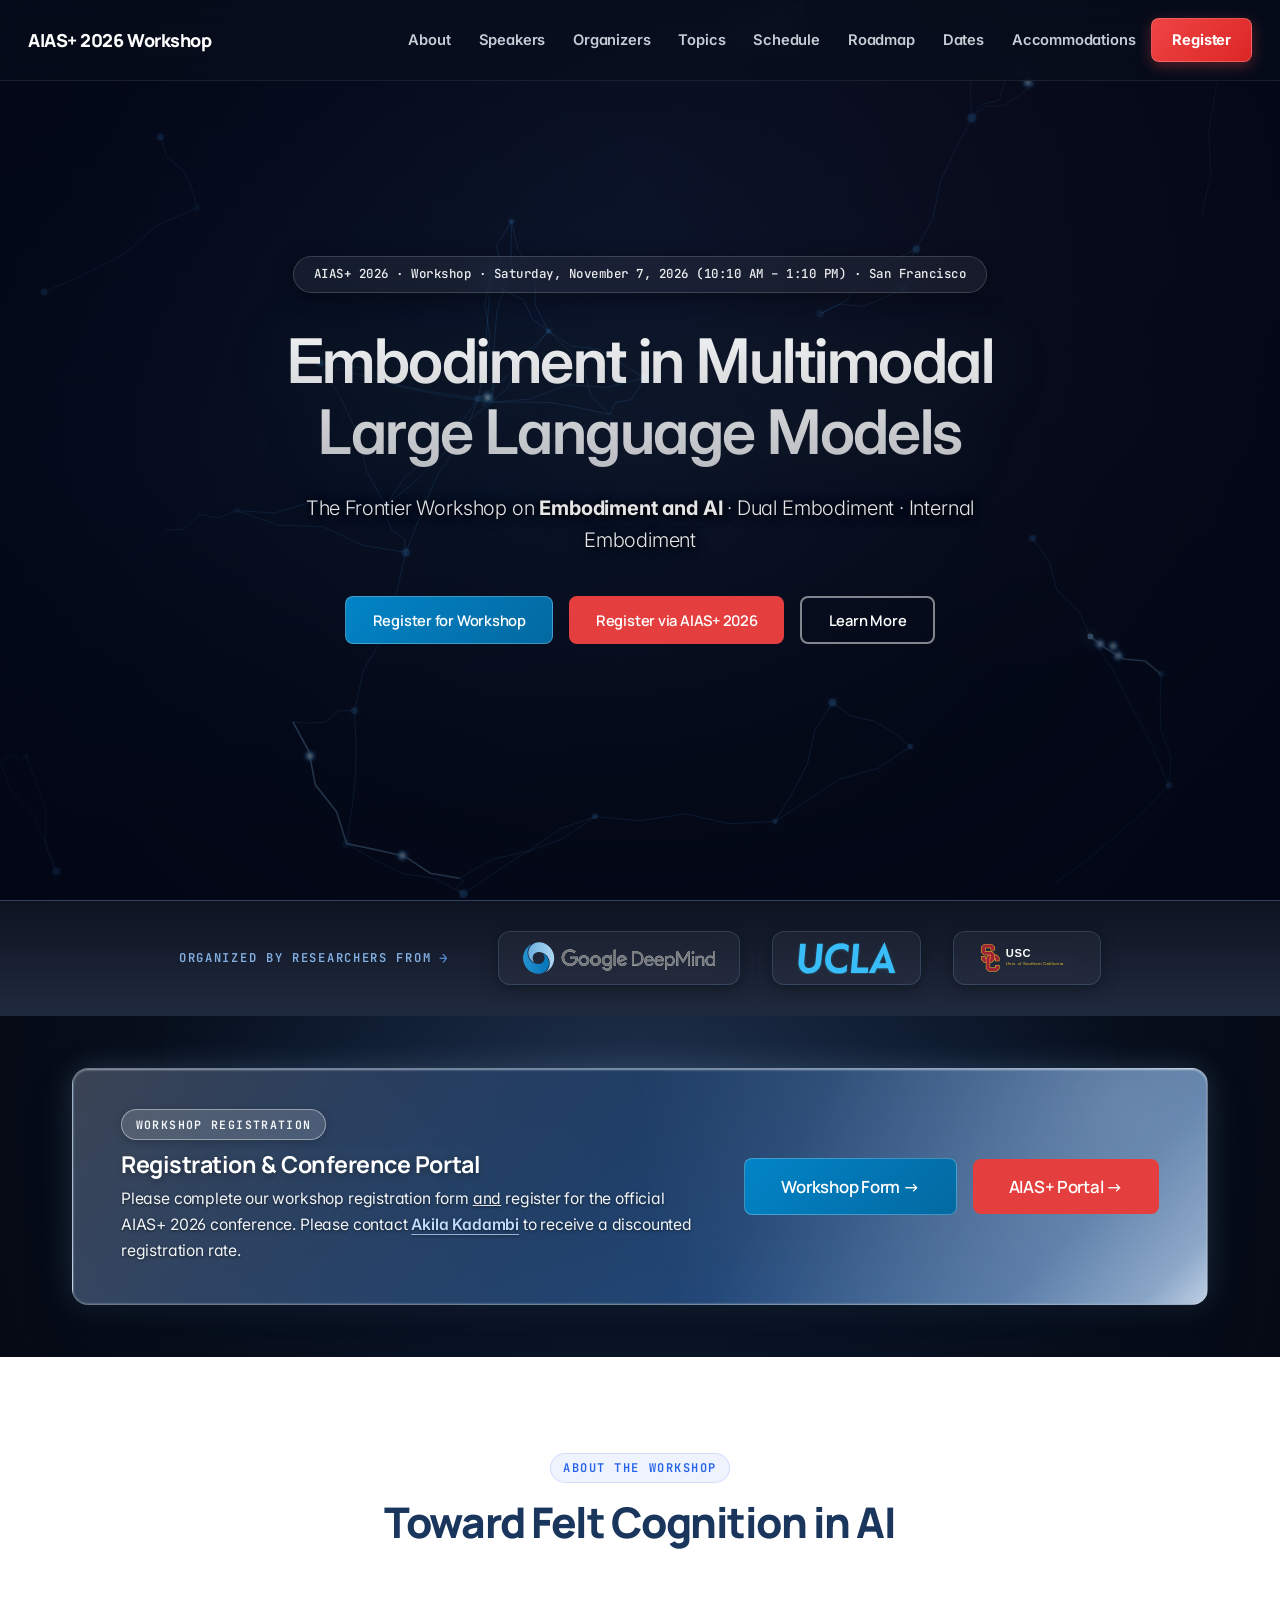
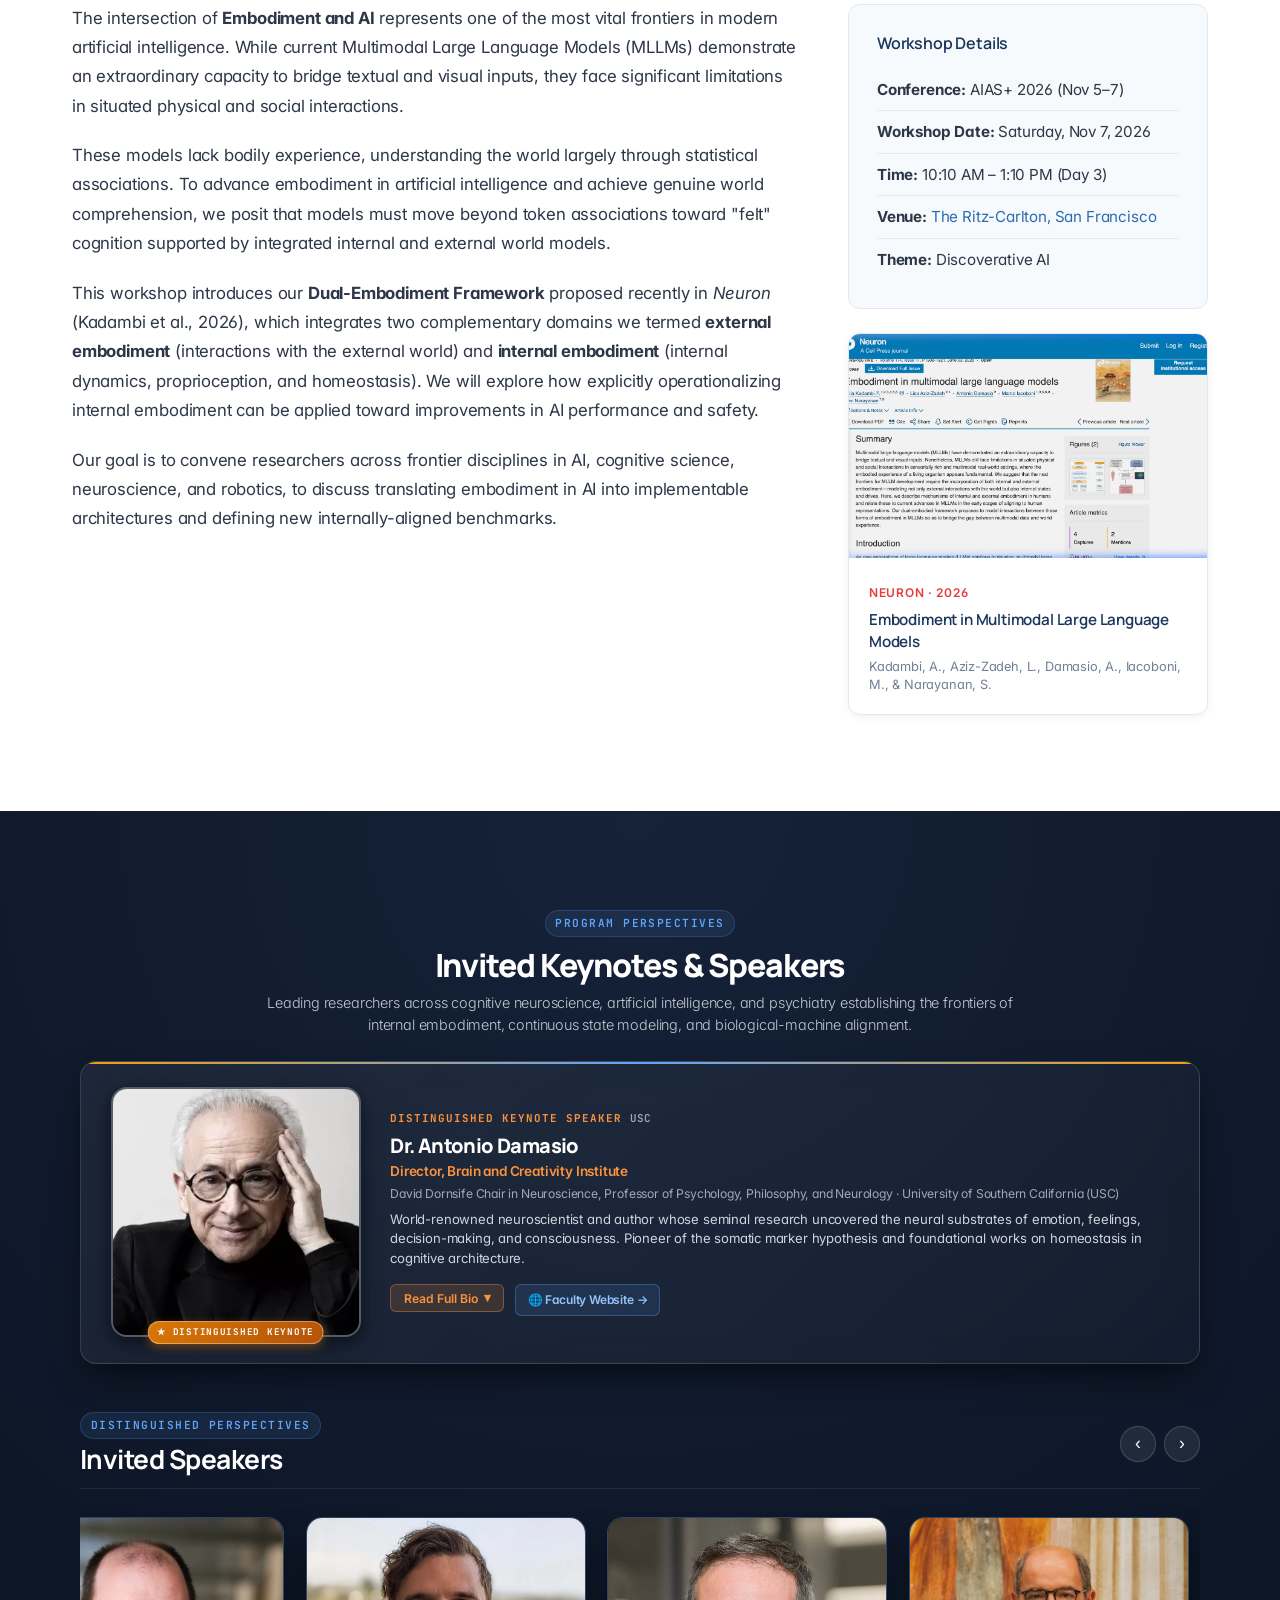
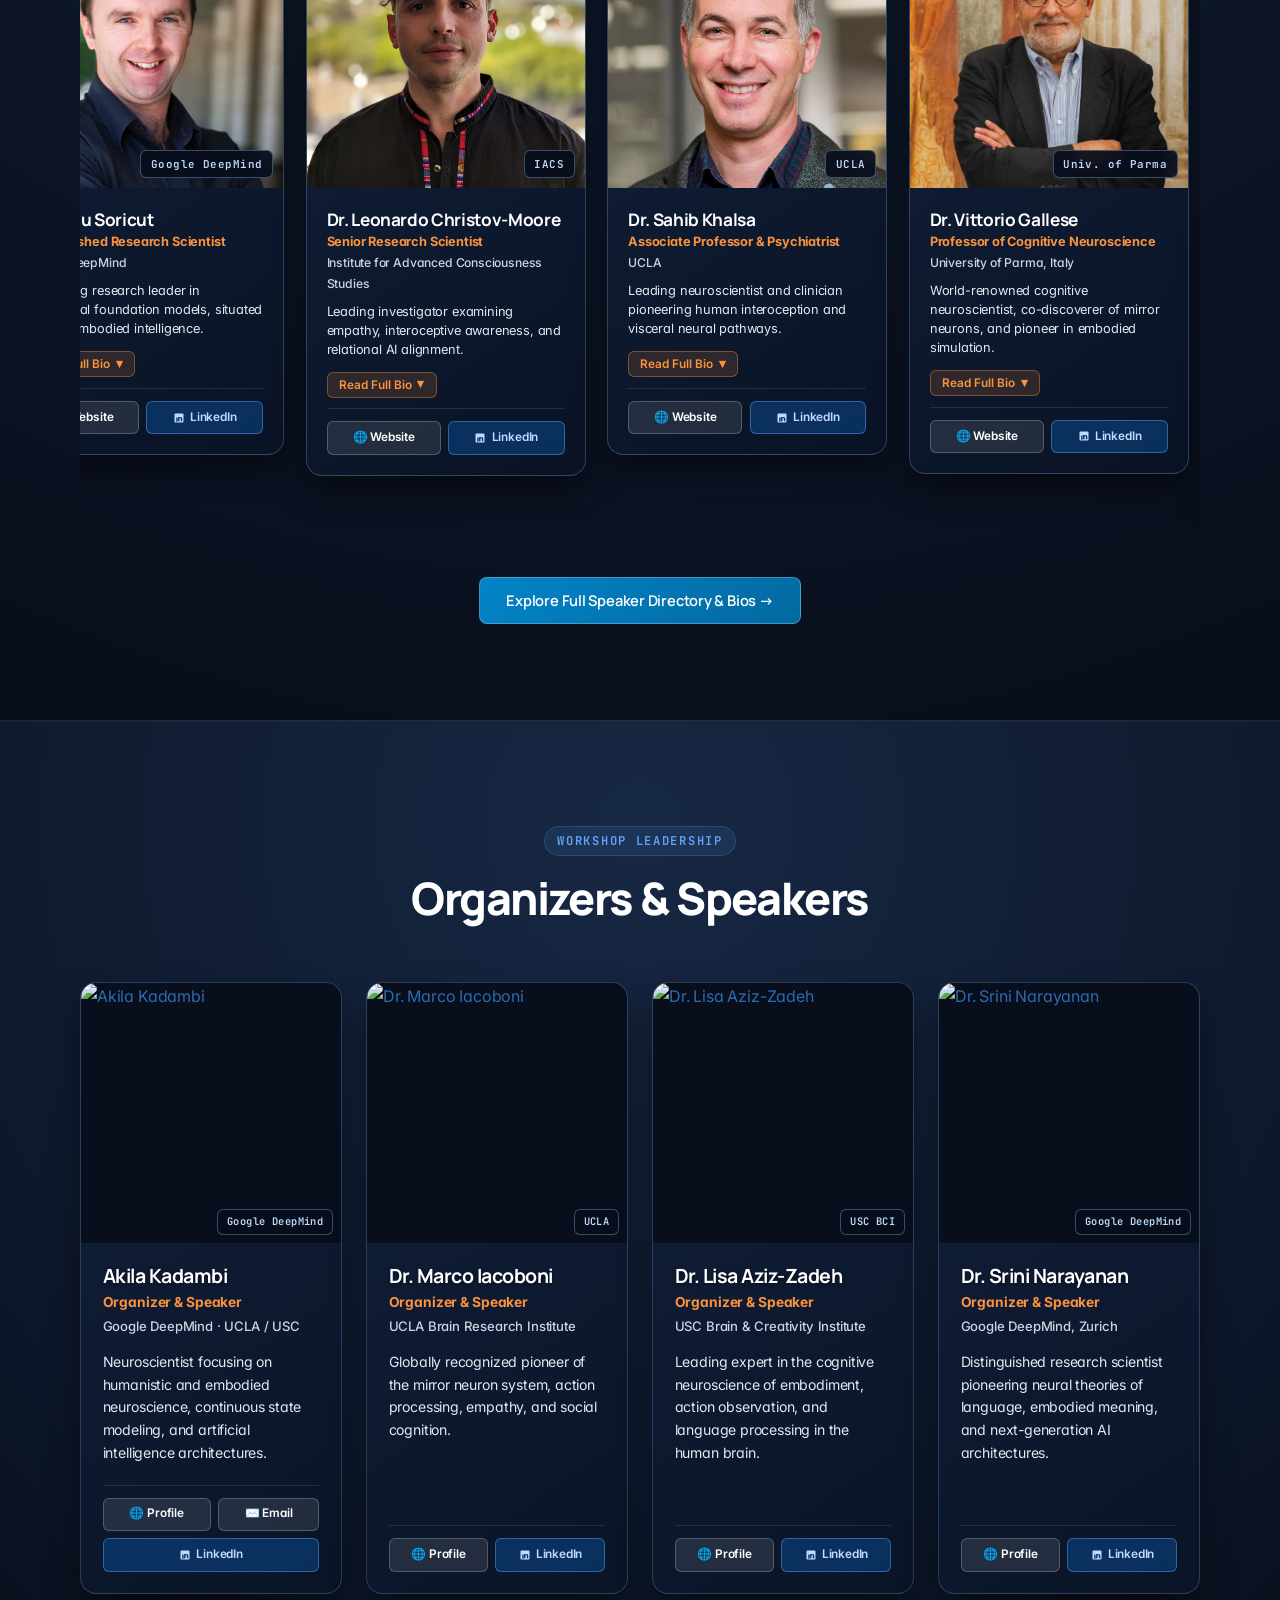
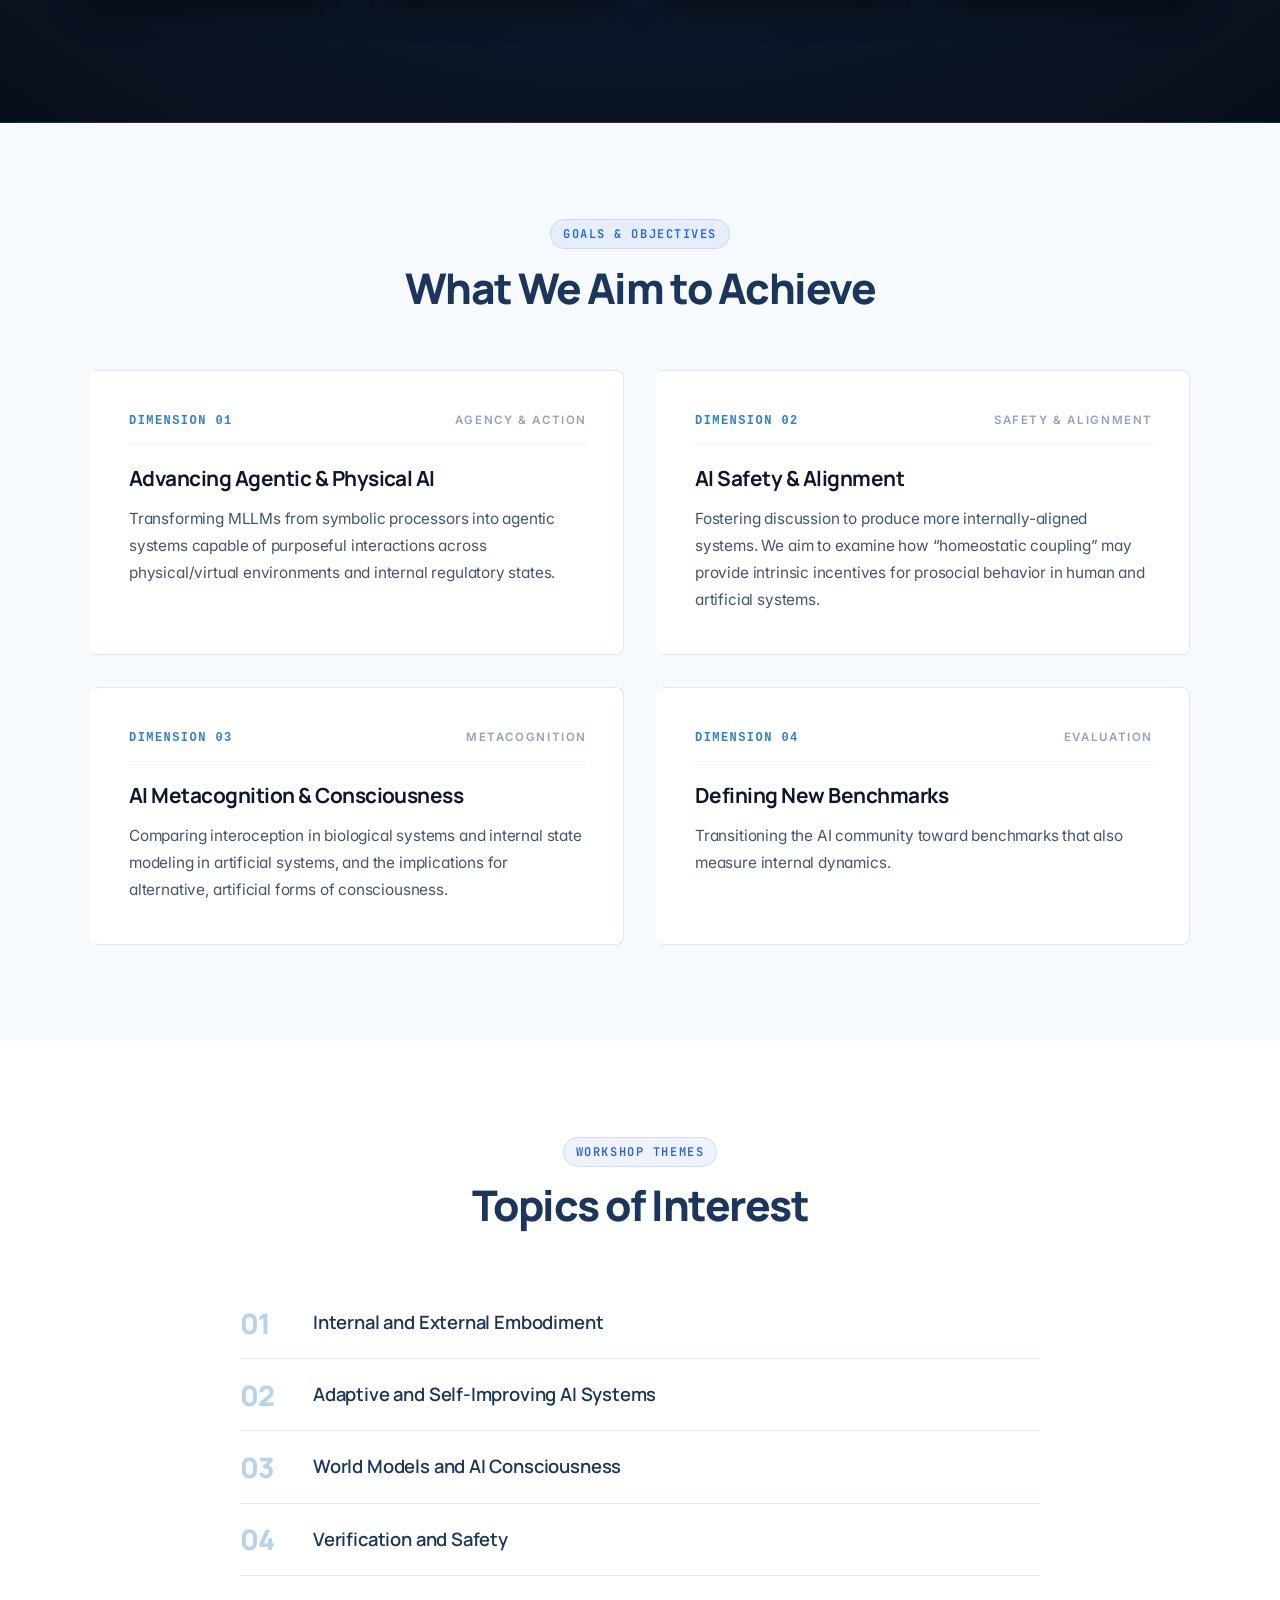
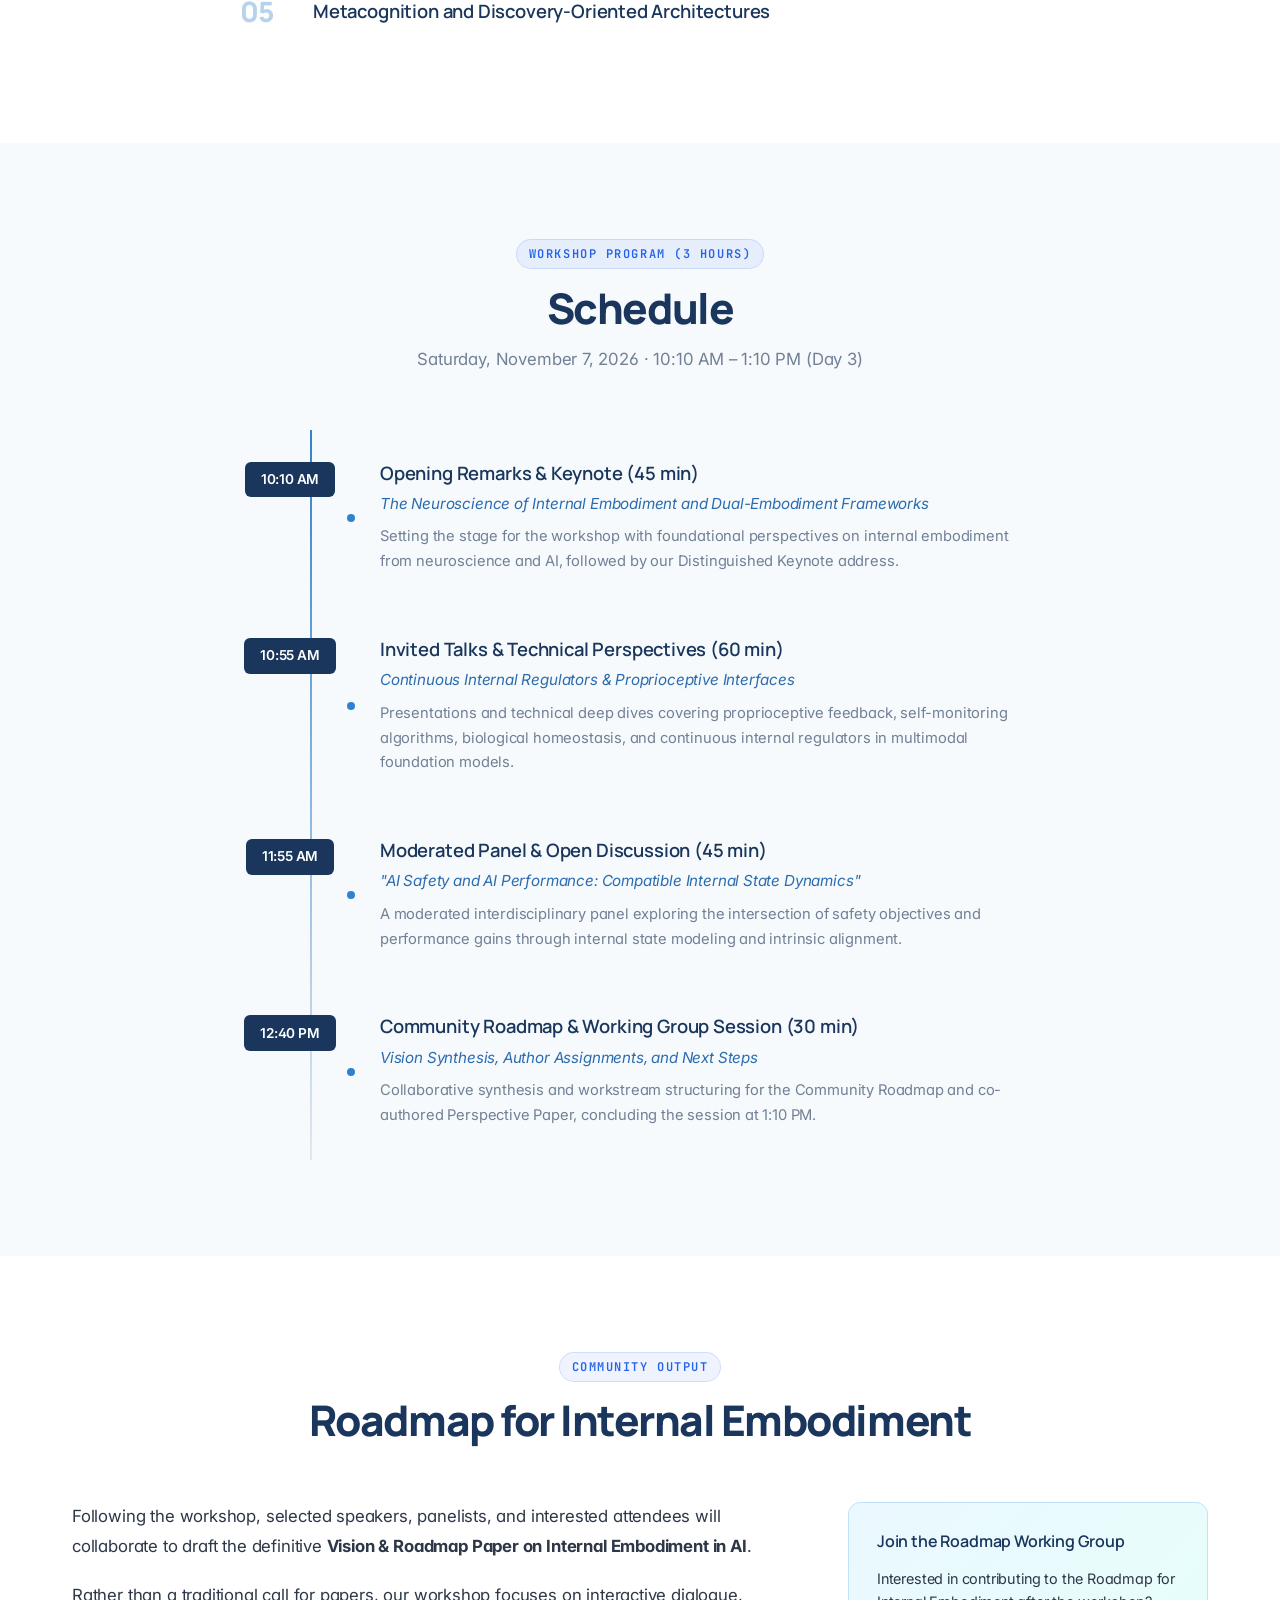
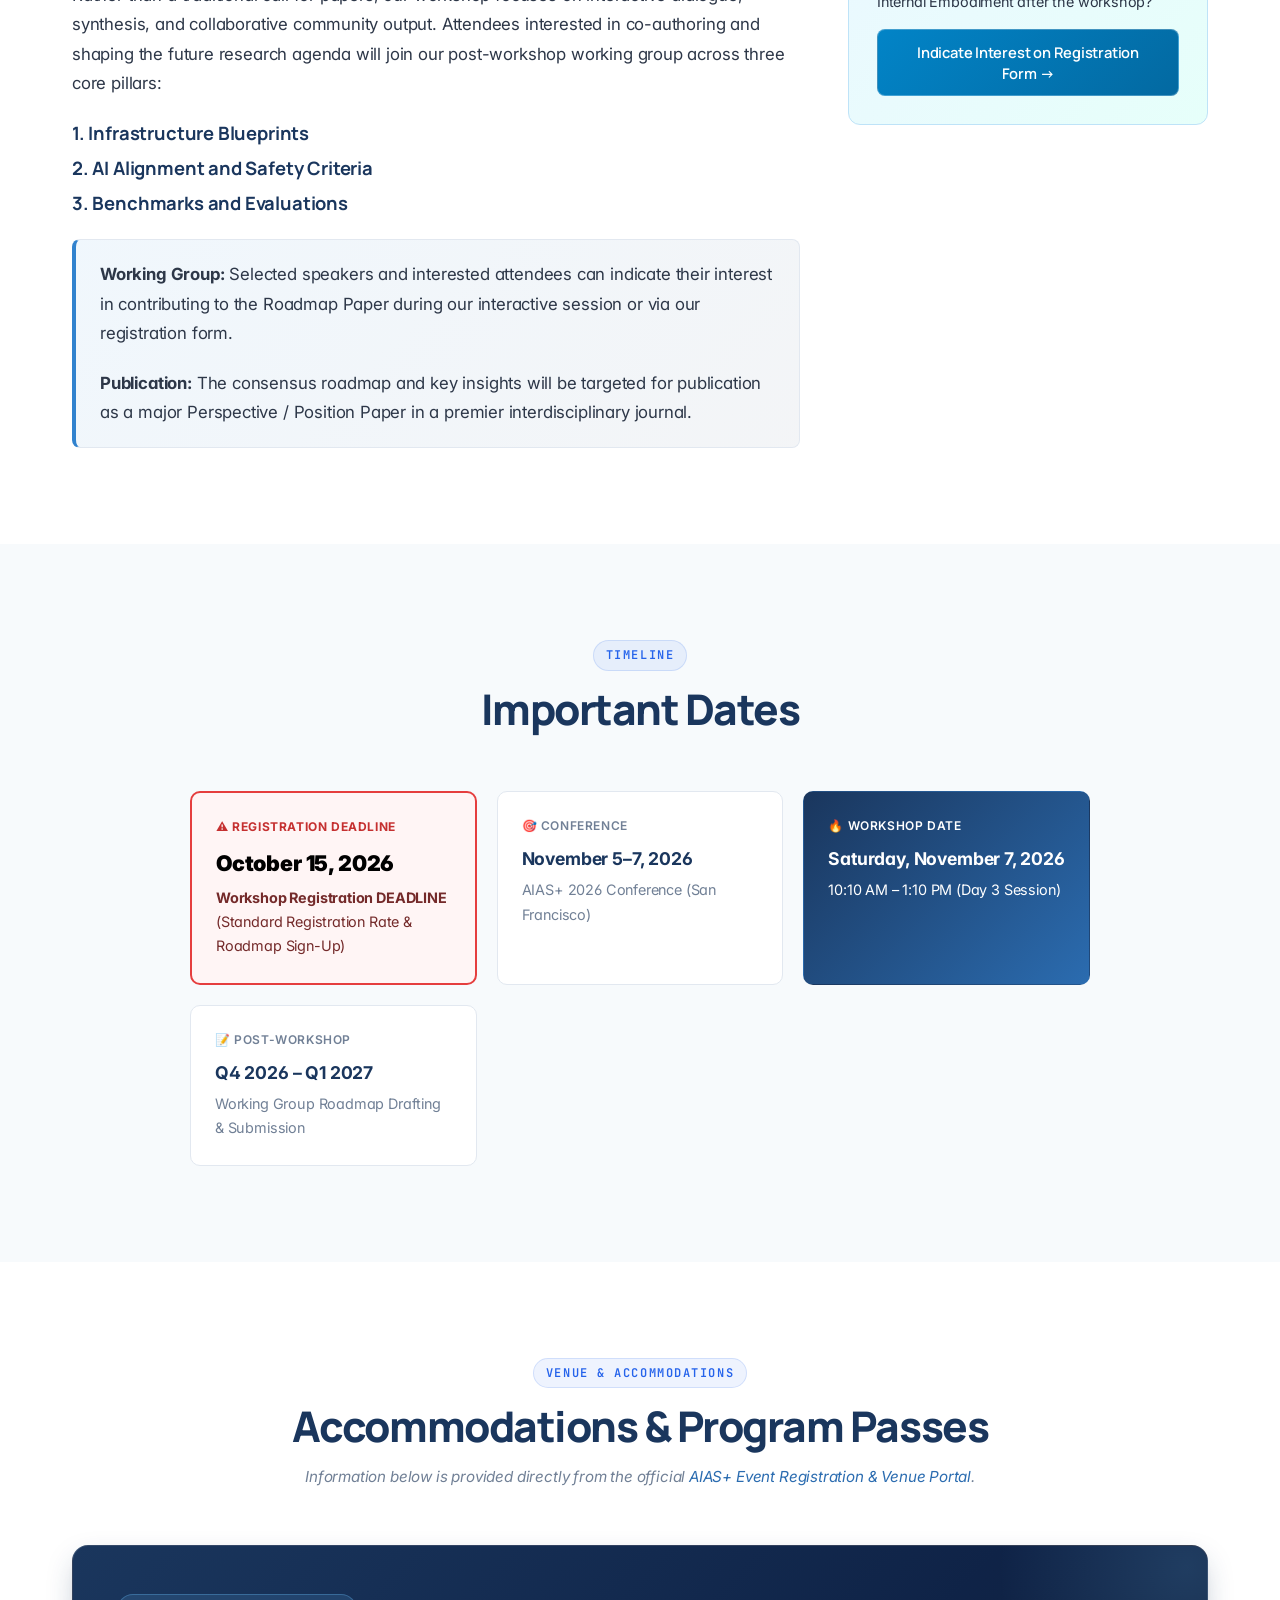
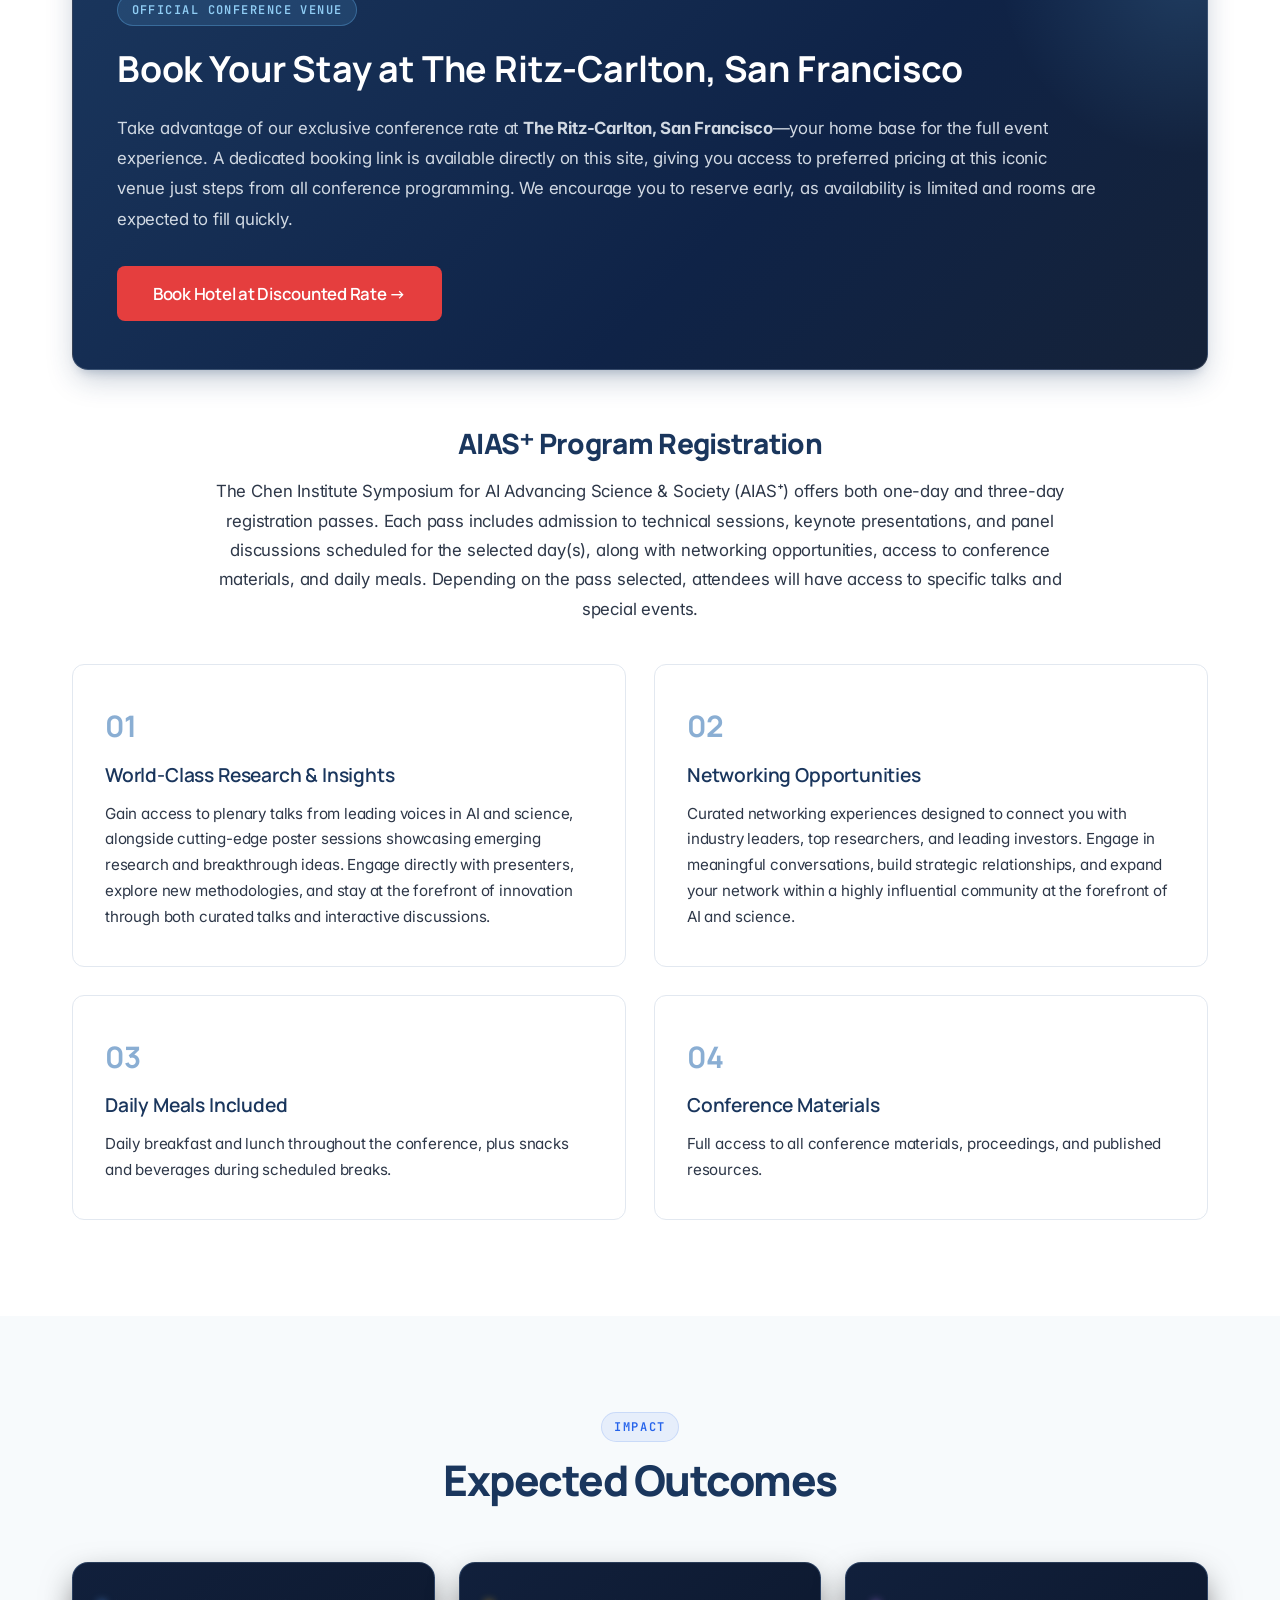
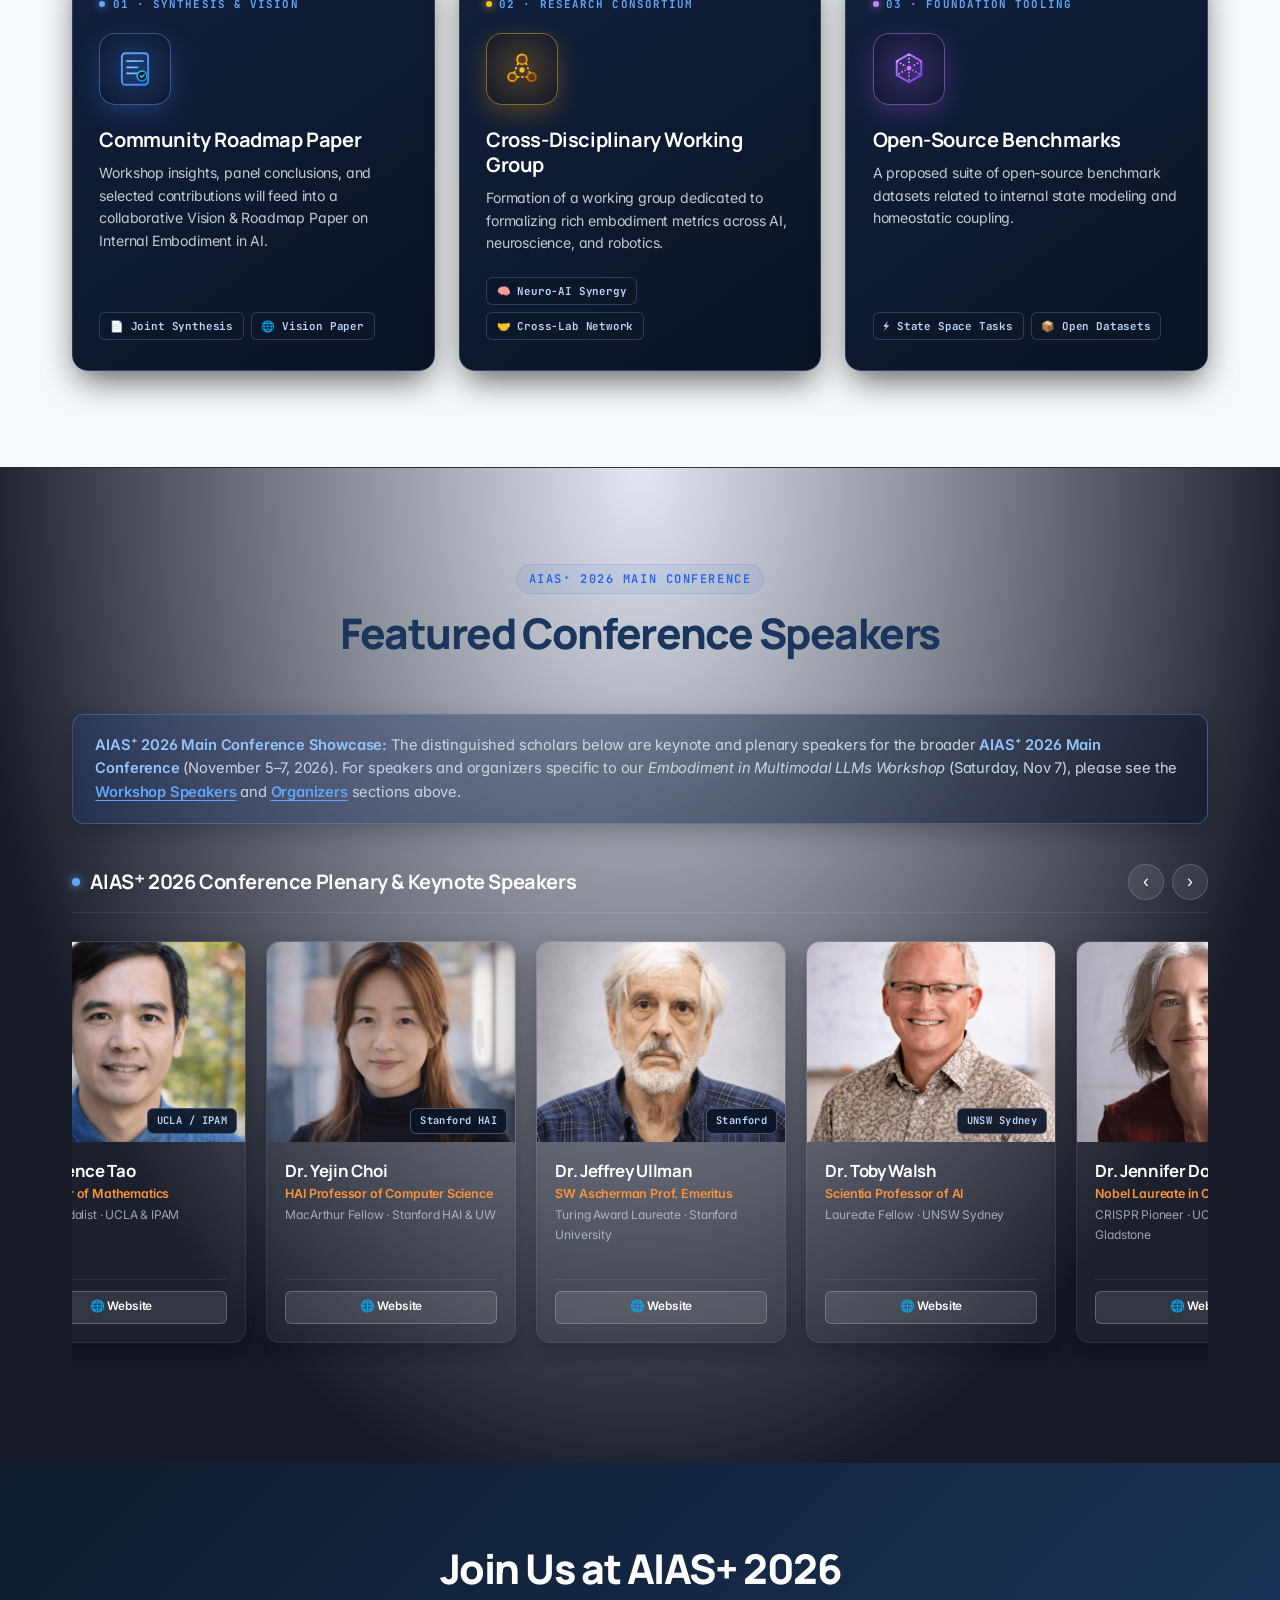
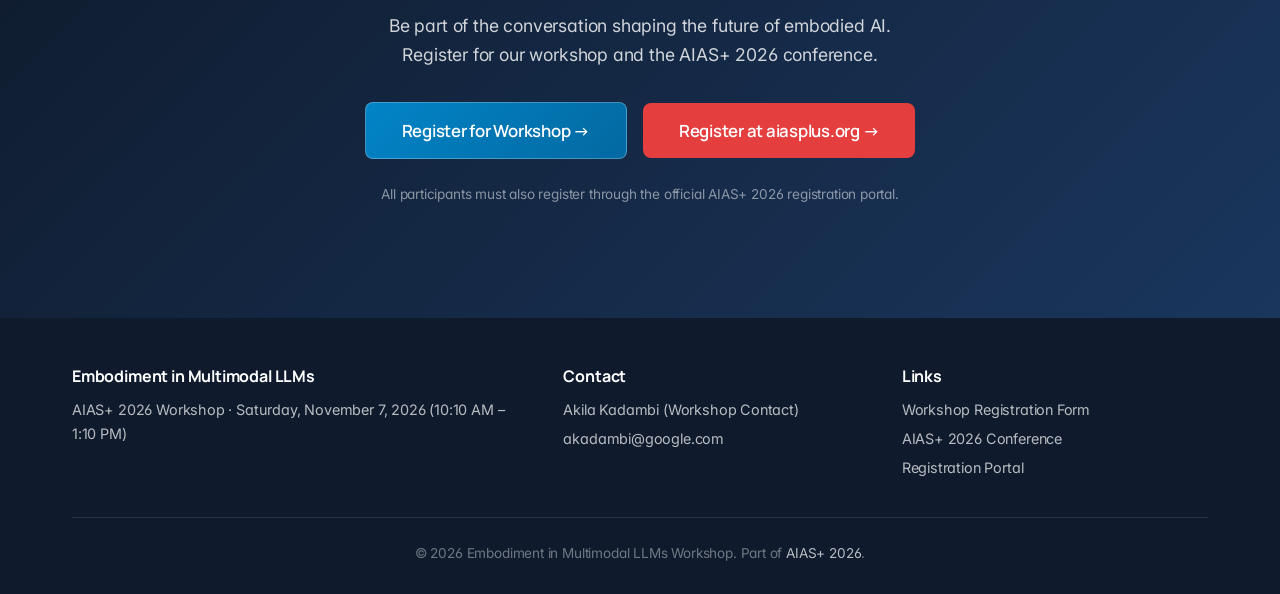
==== commit c547bcbc: "Fix seamless infinite loop for rotating speakers carousel" ====
--- a/index.html
+++ b/index.html
@@ -232,7 +232,7 @@
   <link rel="preconnect" href="https://fonts.googleapis.com">
   <link rel="preconnect" href="https://fonts.gstatic.com" crossorigin>
   <link href="https://fonts.googleapis.com/css2?family=Inter:ital,opsz,wght@0,14..32,100..900;1,14..32,100..900&family=JetBrains+Mono:wght@400;500;600;700&family=Manrope:wght@300;400;500;600;700;800&family=Plus+Jakarta+Sans:ital,wght@0,300..800;1,300..800&family=Space+Grotesk:wght@500;600;700&display=swap" rel="stylesheet">
-  <link rel="stylesheet" href="style.css?v=5.8">
+  <link rel="stylesheet" href="style.css?v=5.9">
 </head>
 <body>
   <!-- Navigation -->
@@ -1483,6 +1483,6 @@
     </div>
   </footer>
 
-  <script src="script.js?v=5.8"></script>
+  <script src="script.js?v=5.9"></script>
 </body>
 </html>
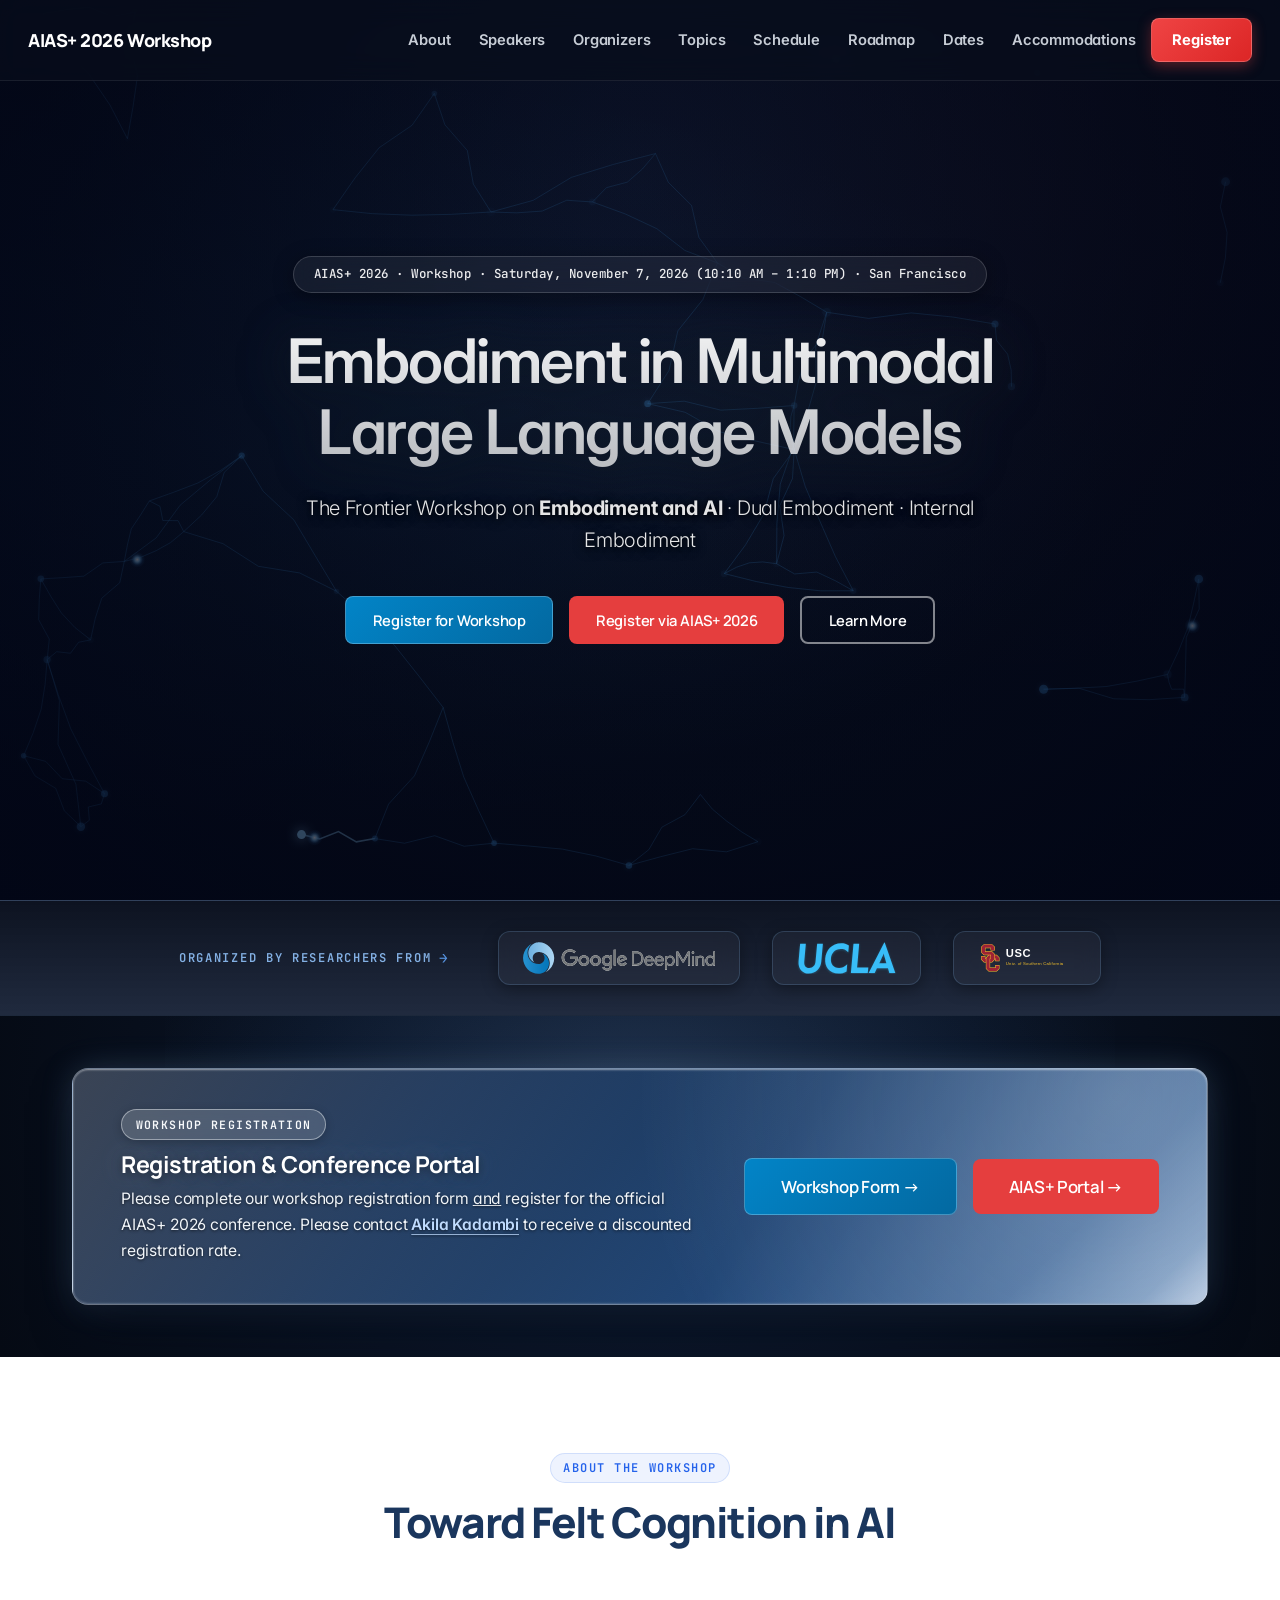
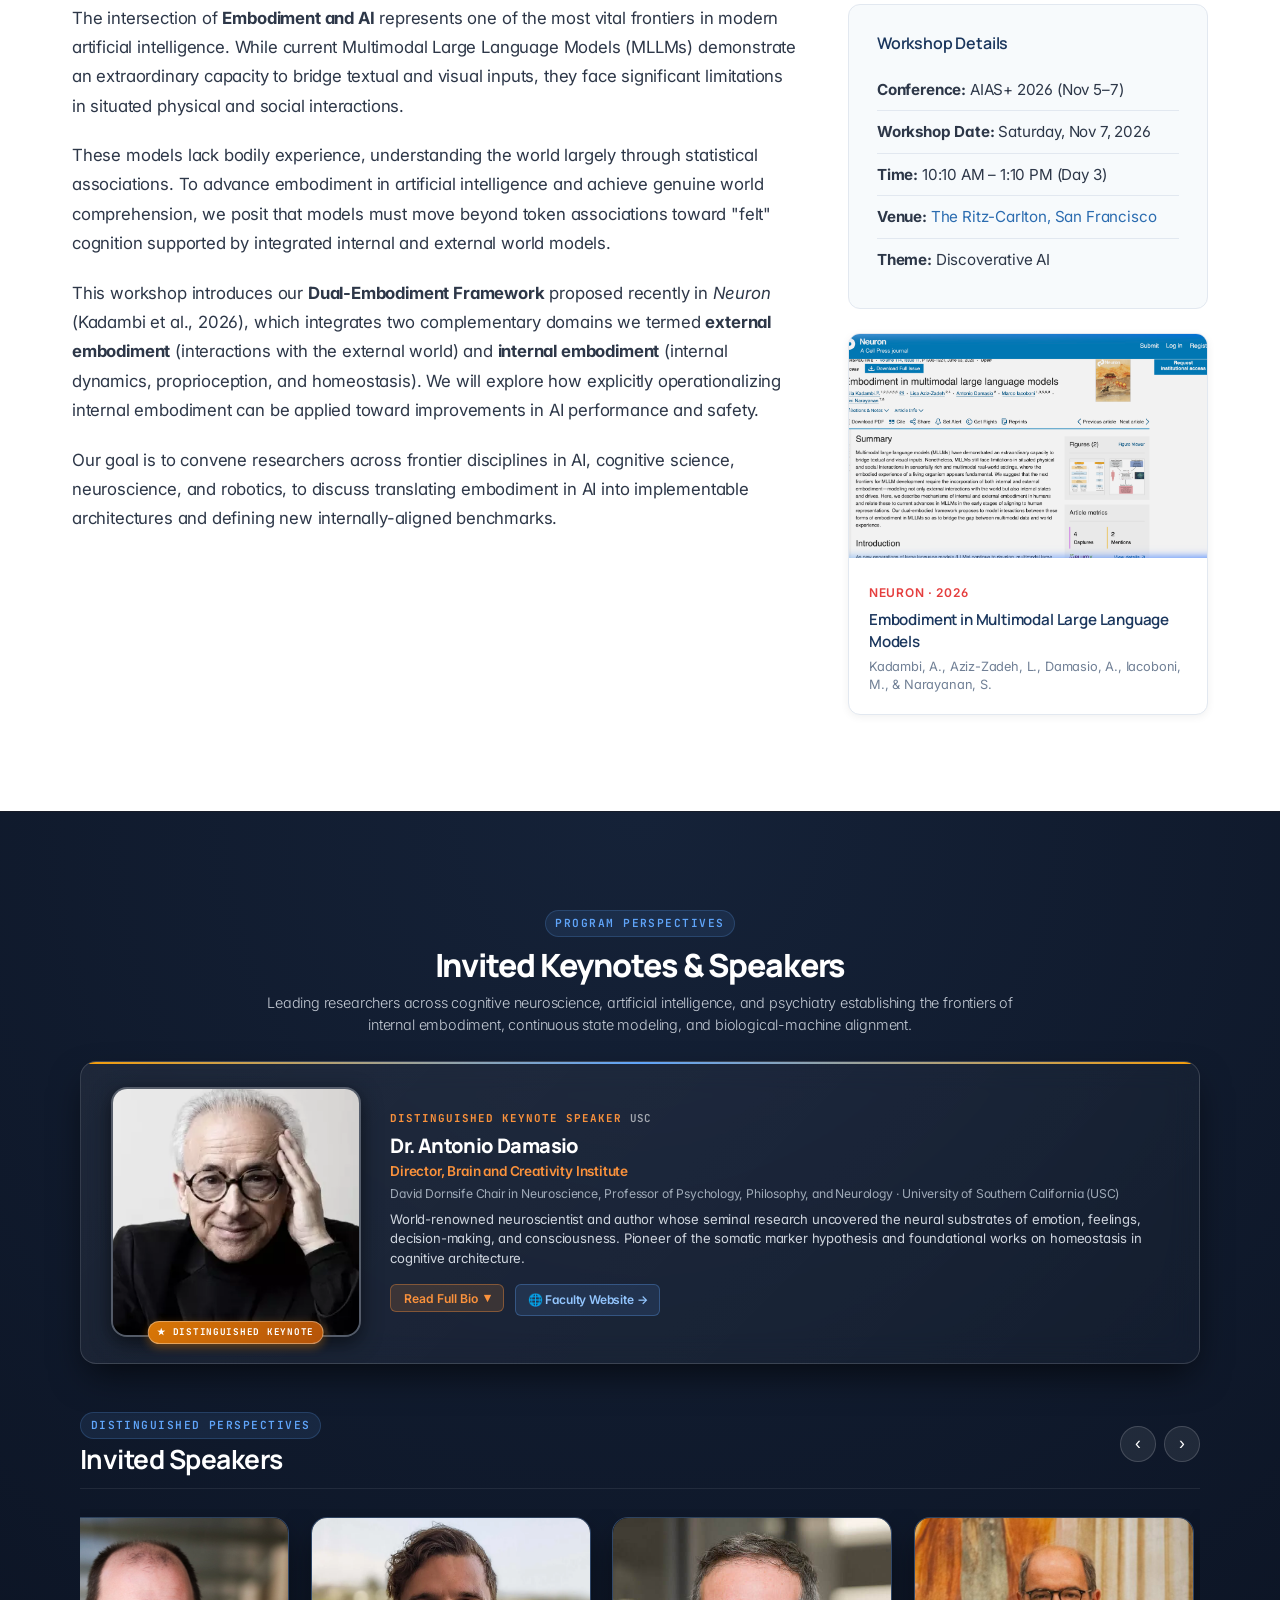
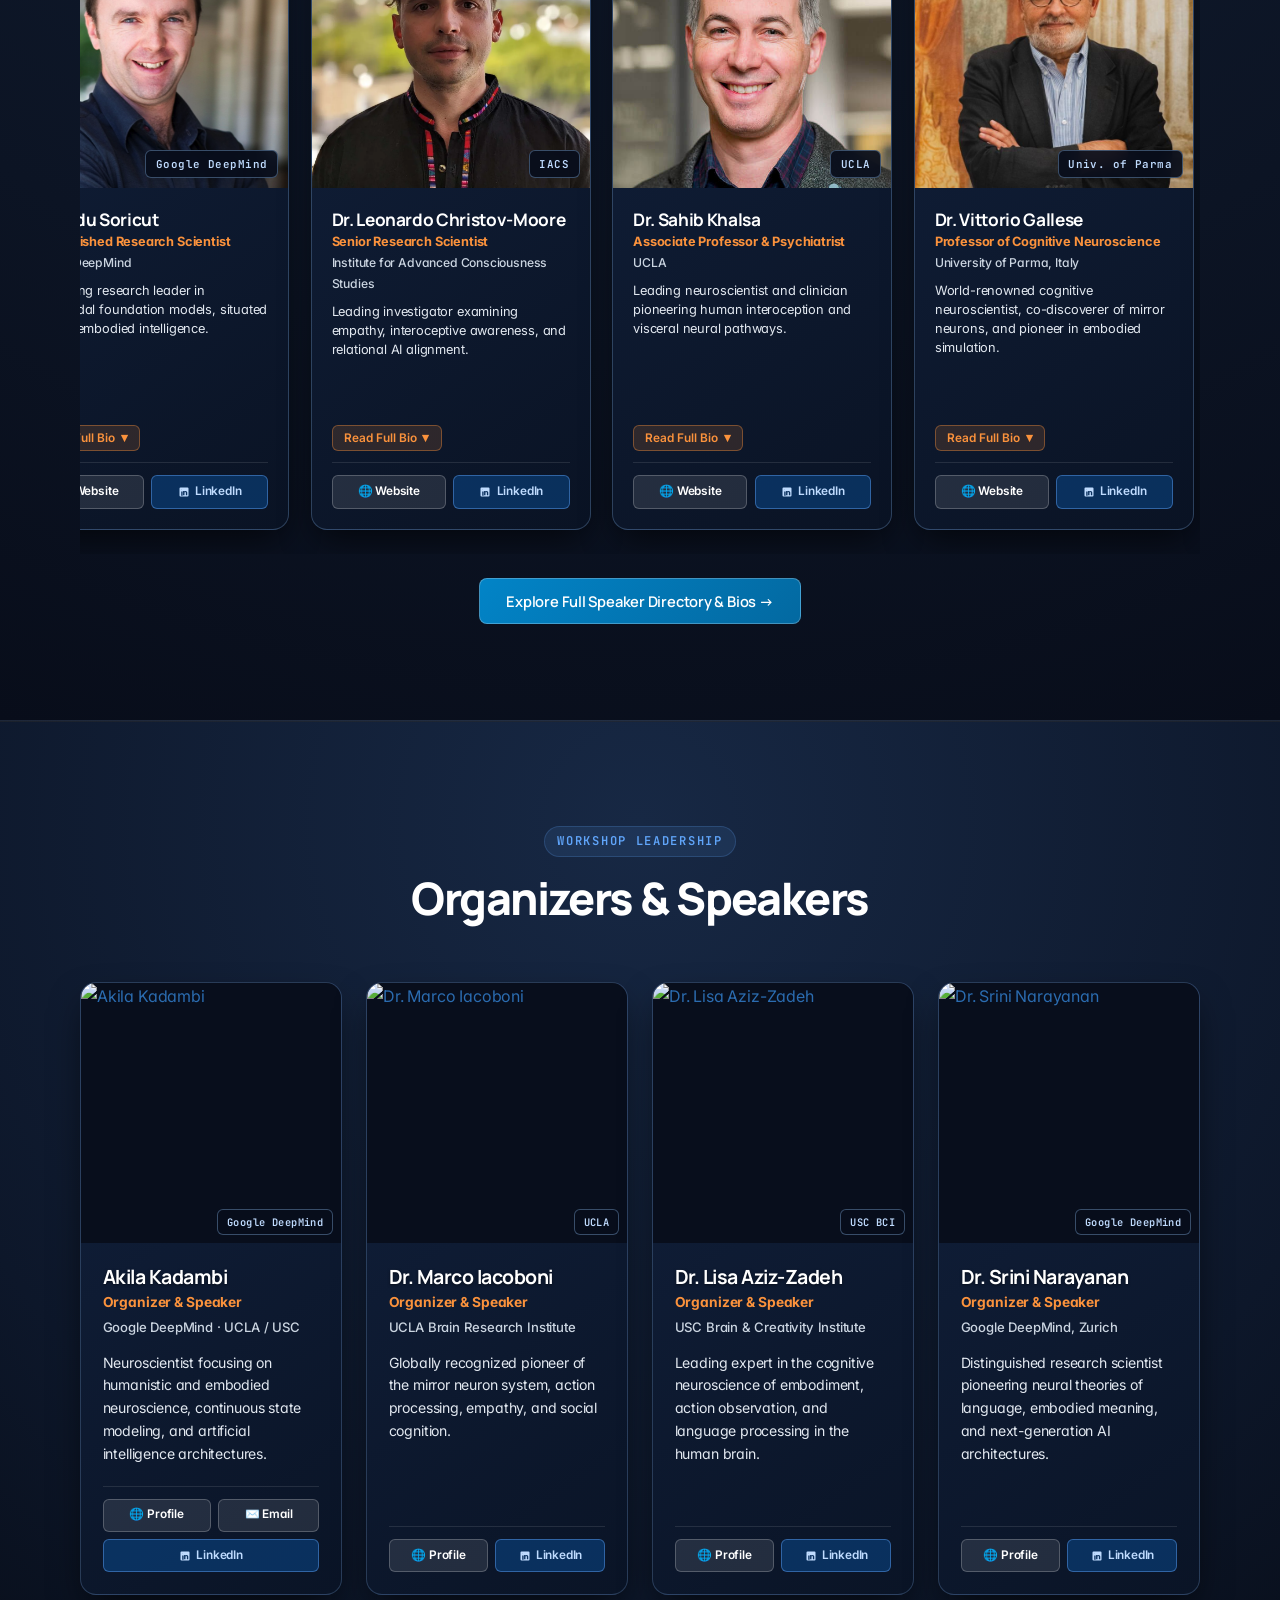
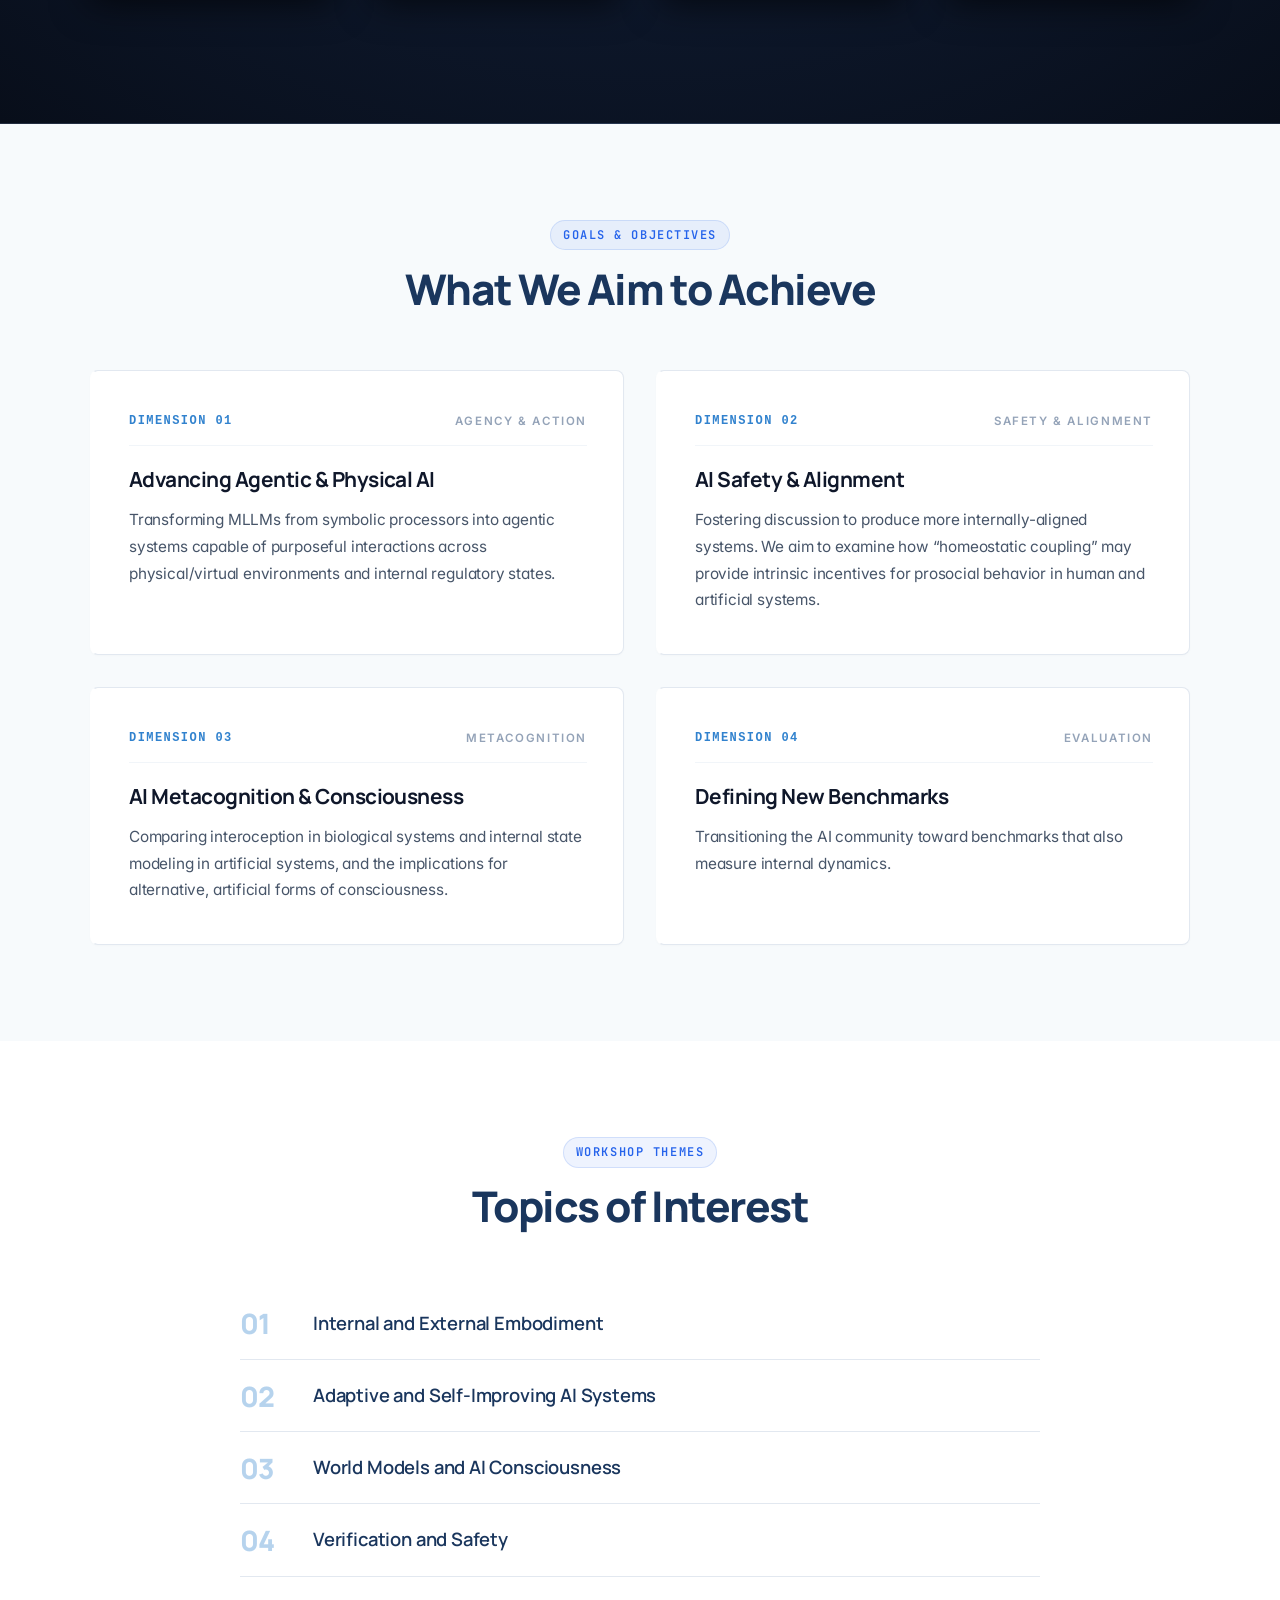
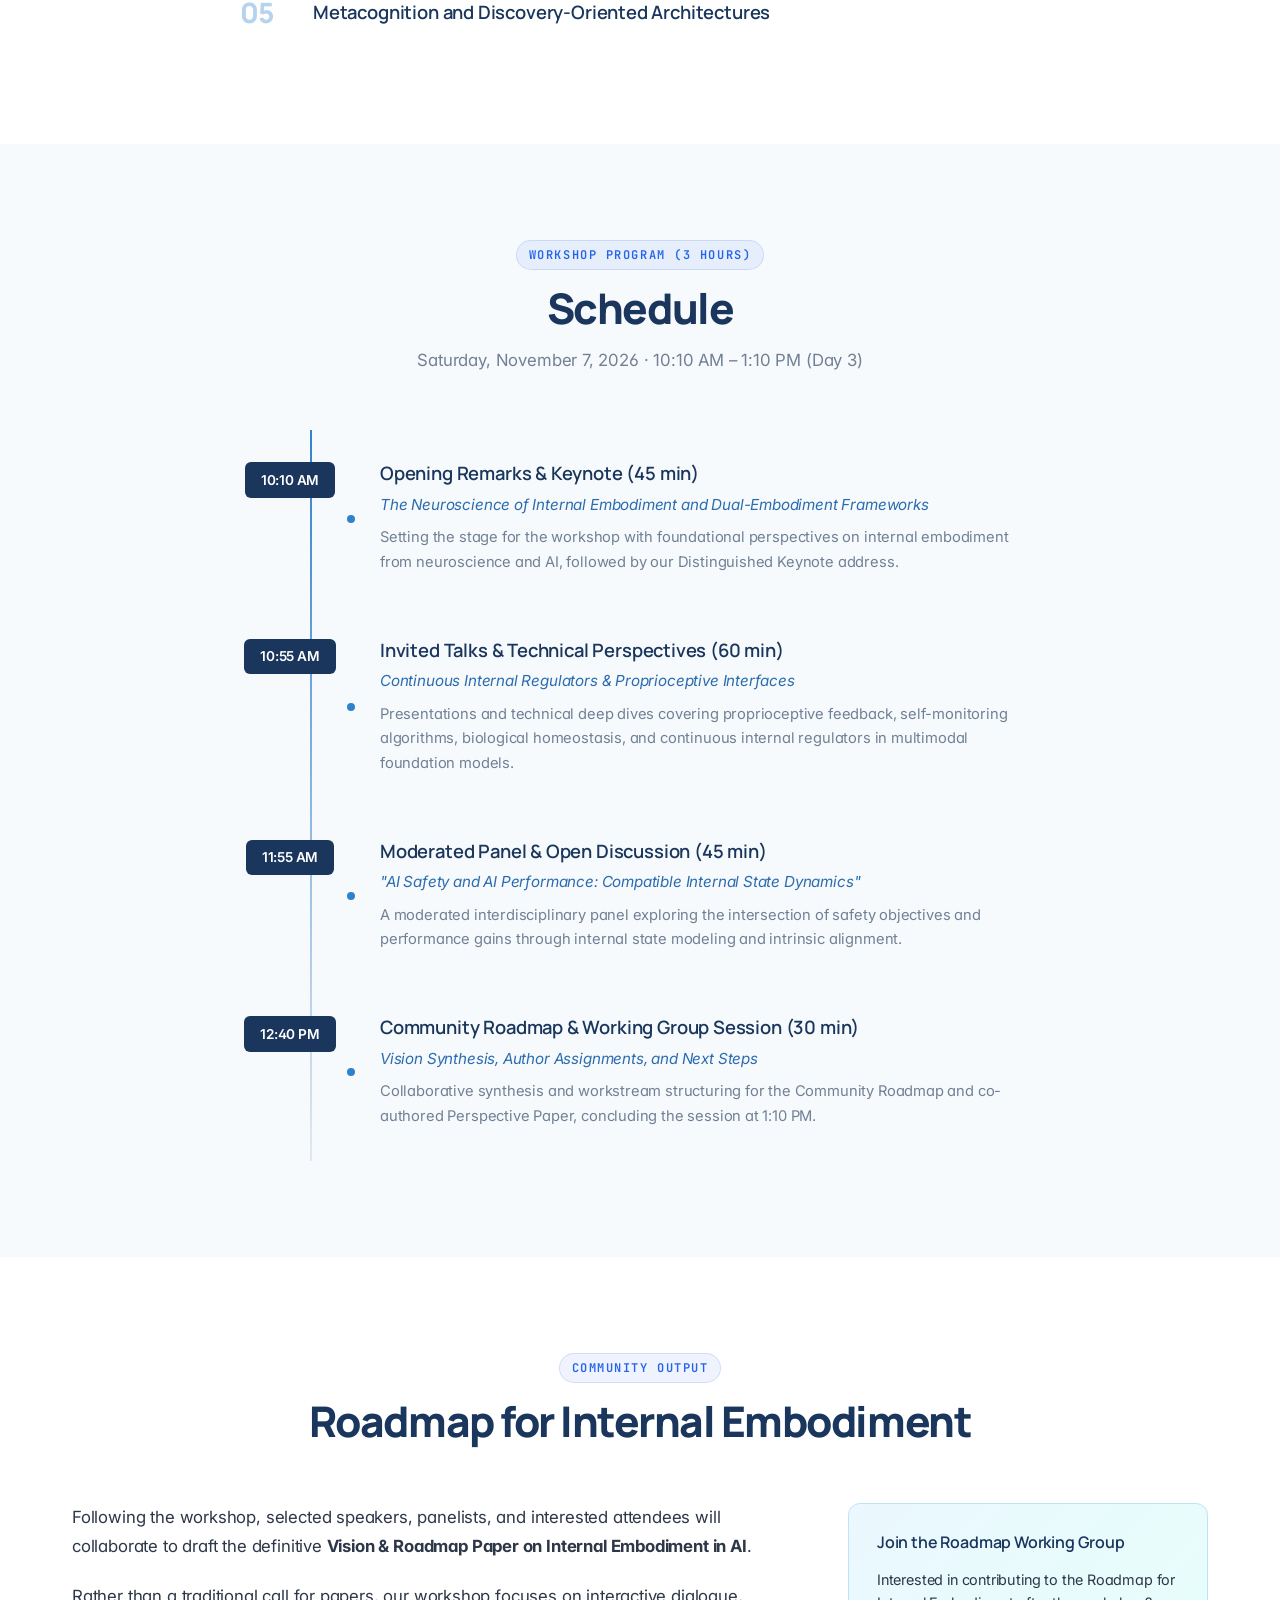
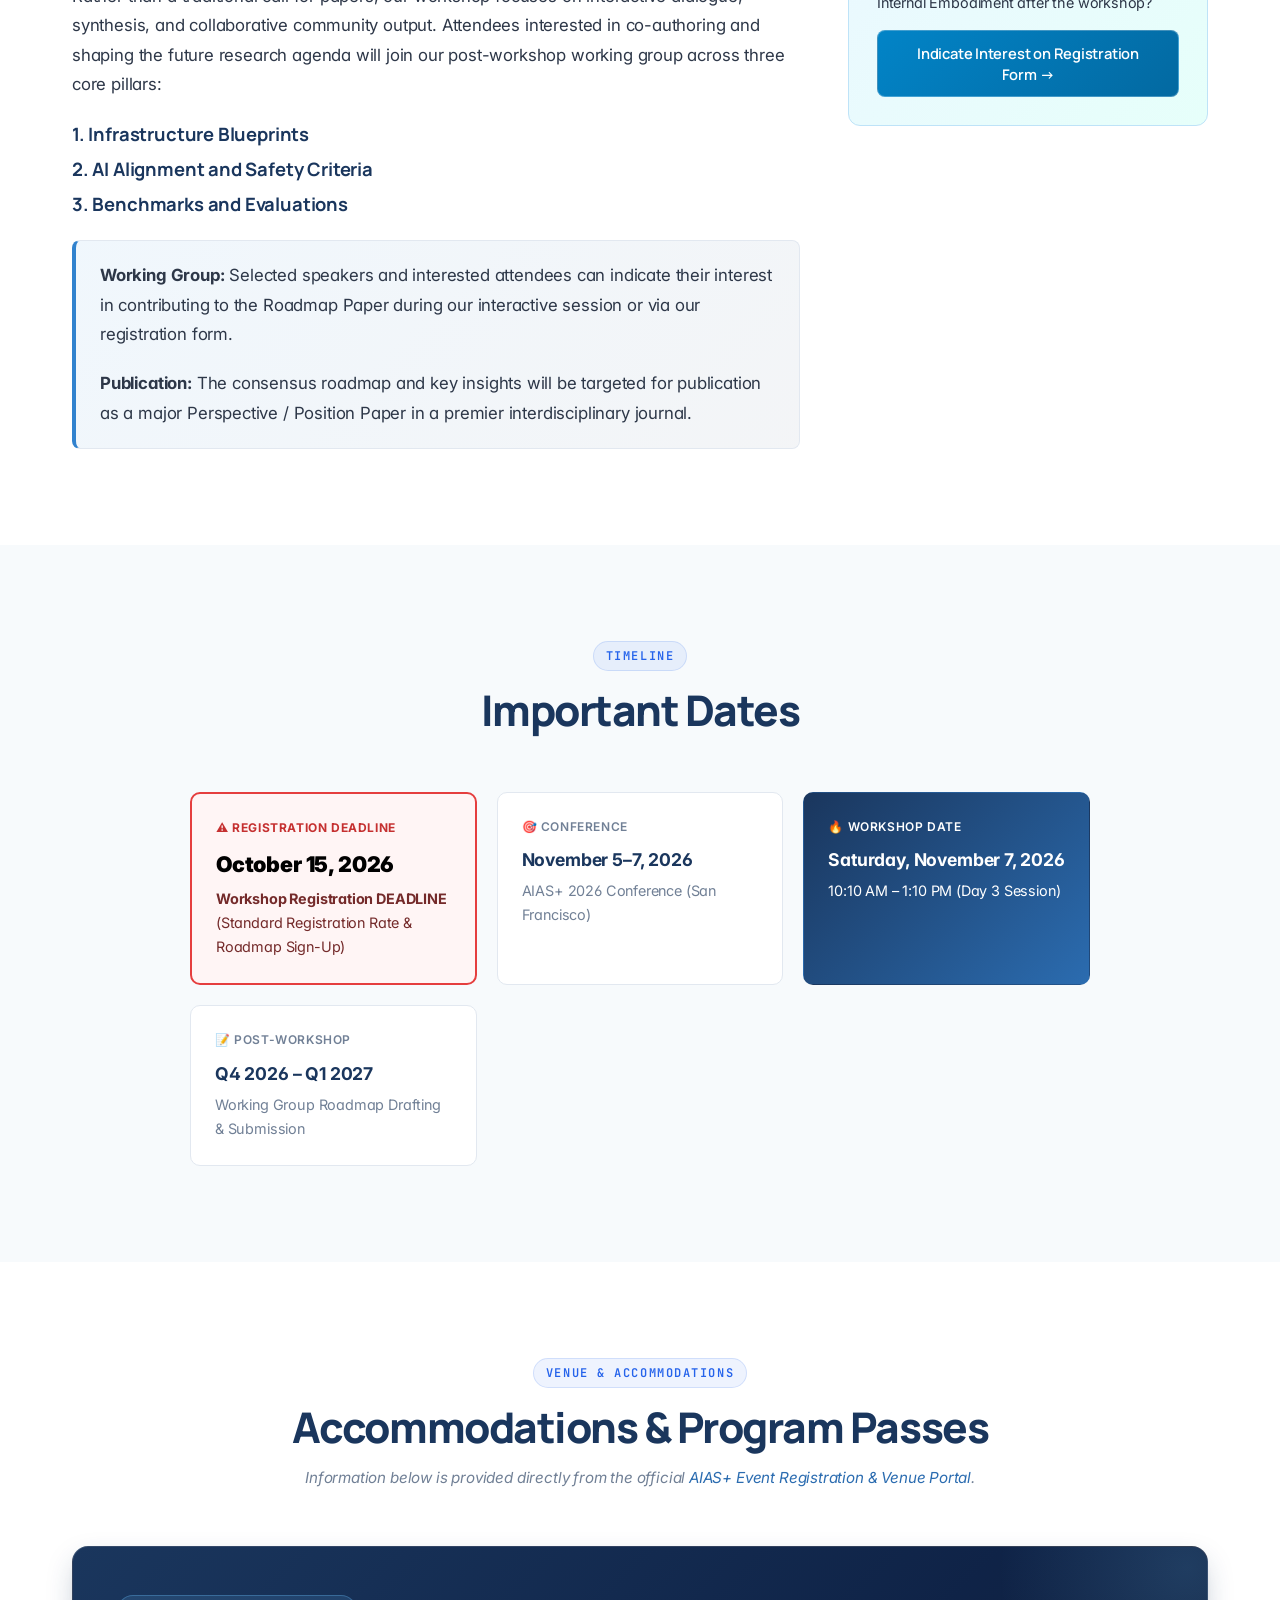
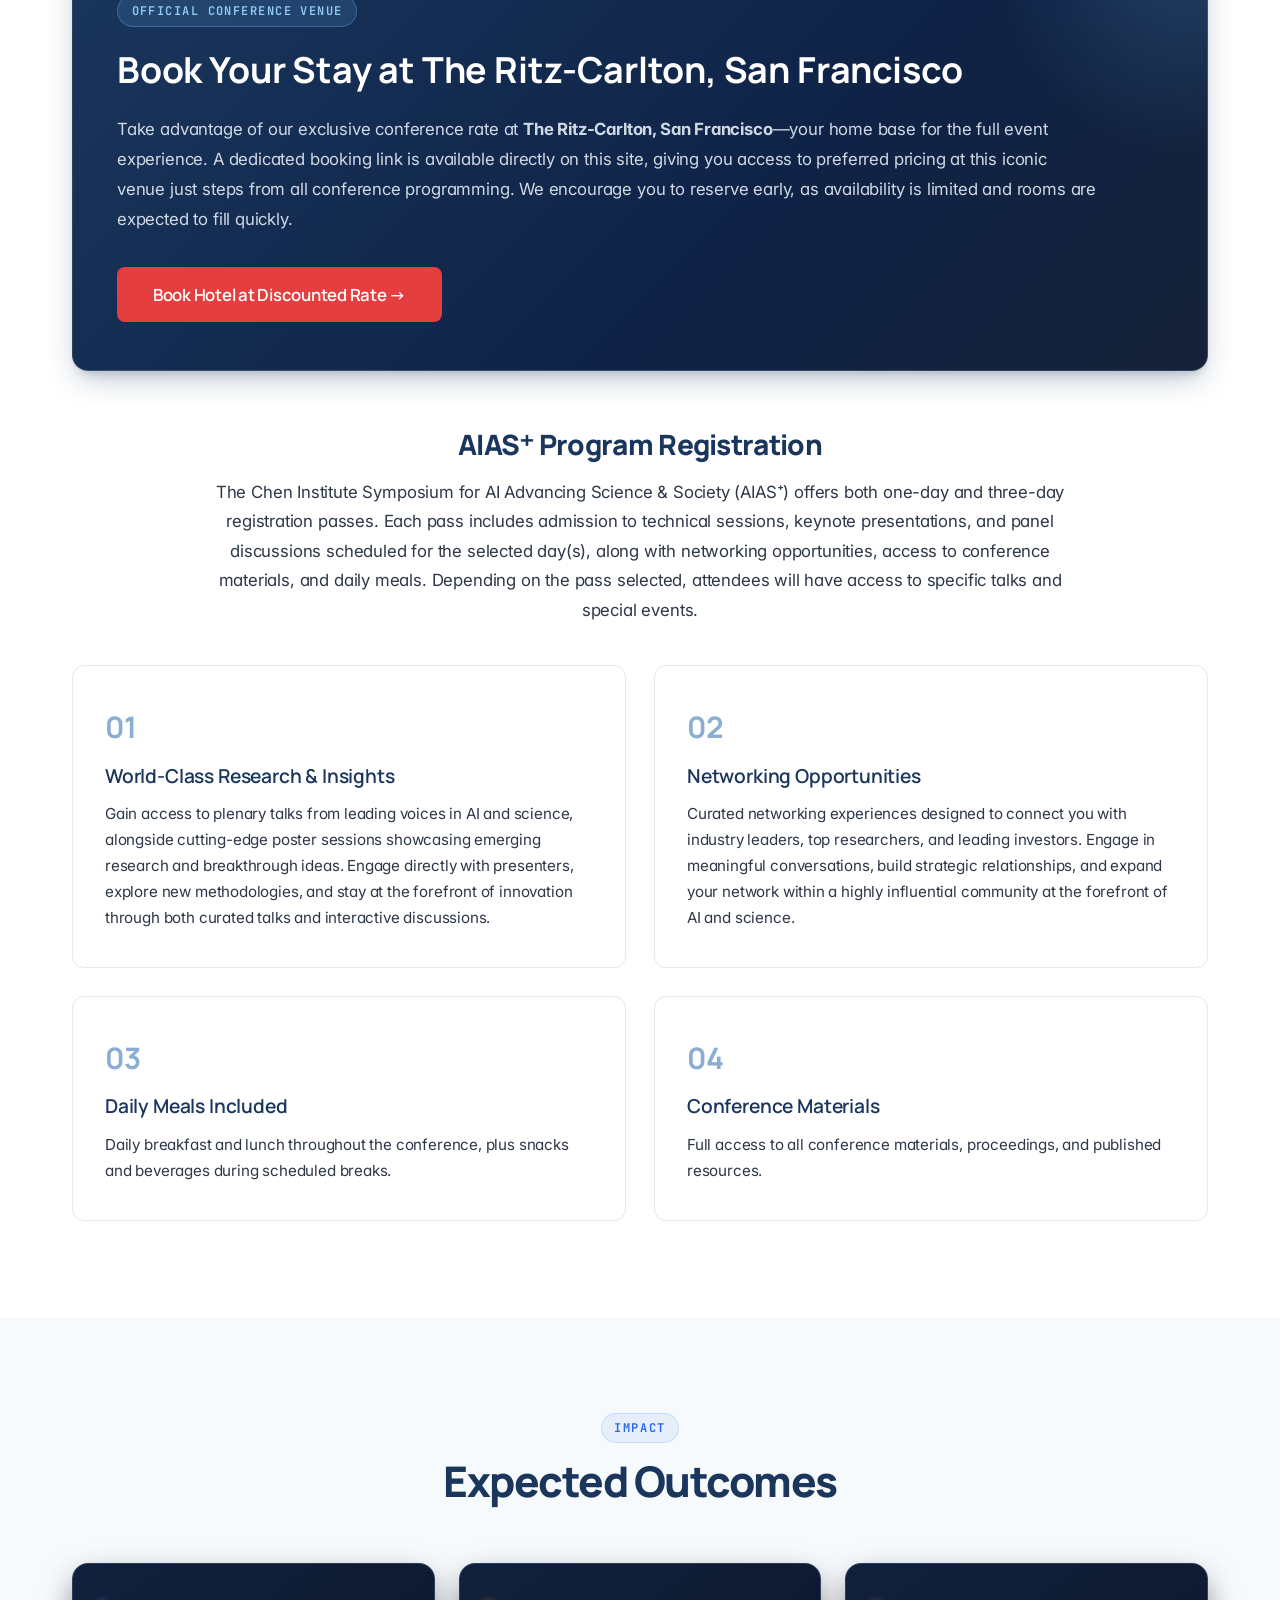
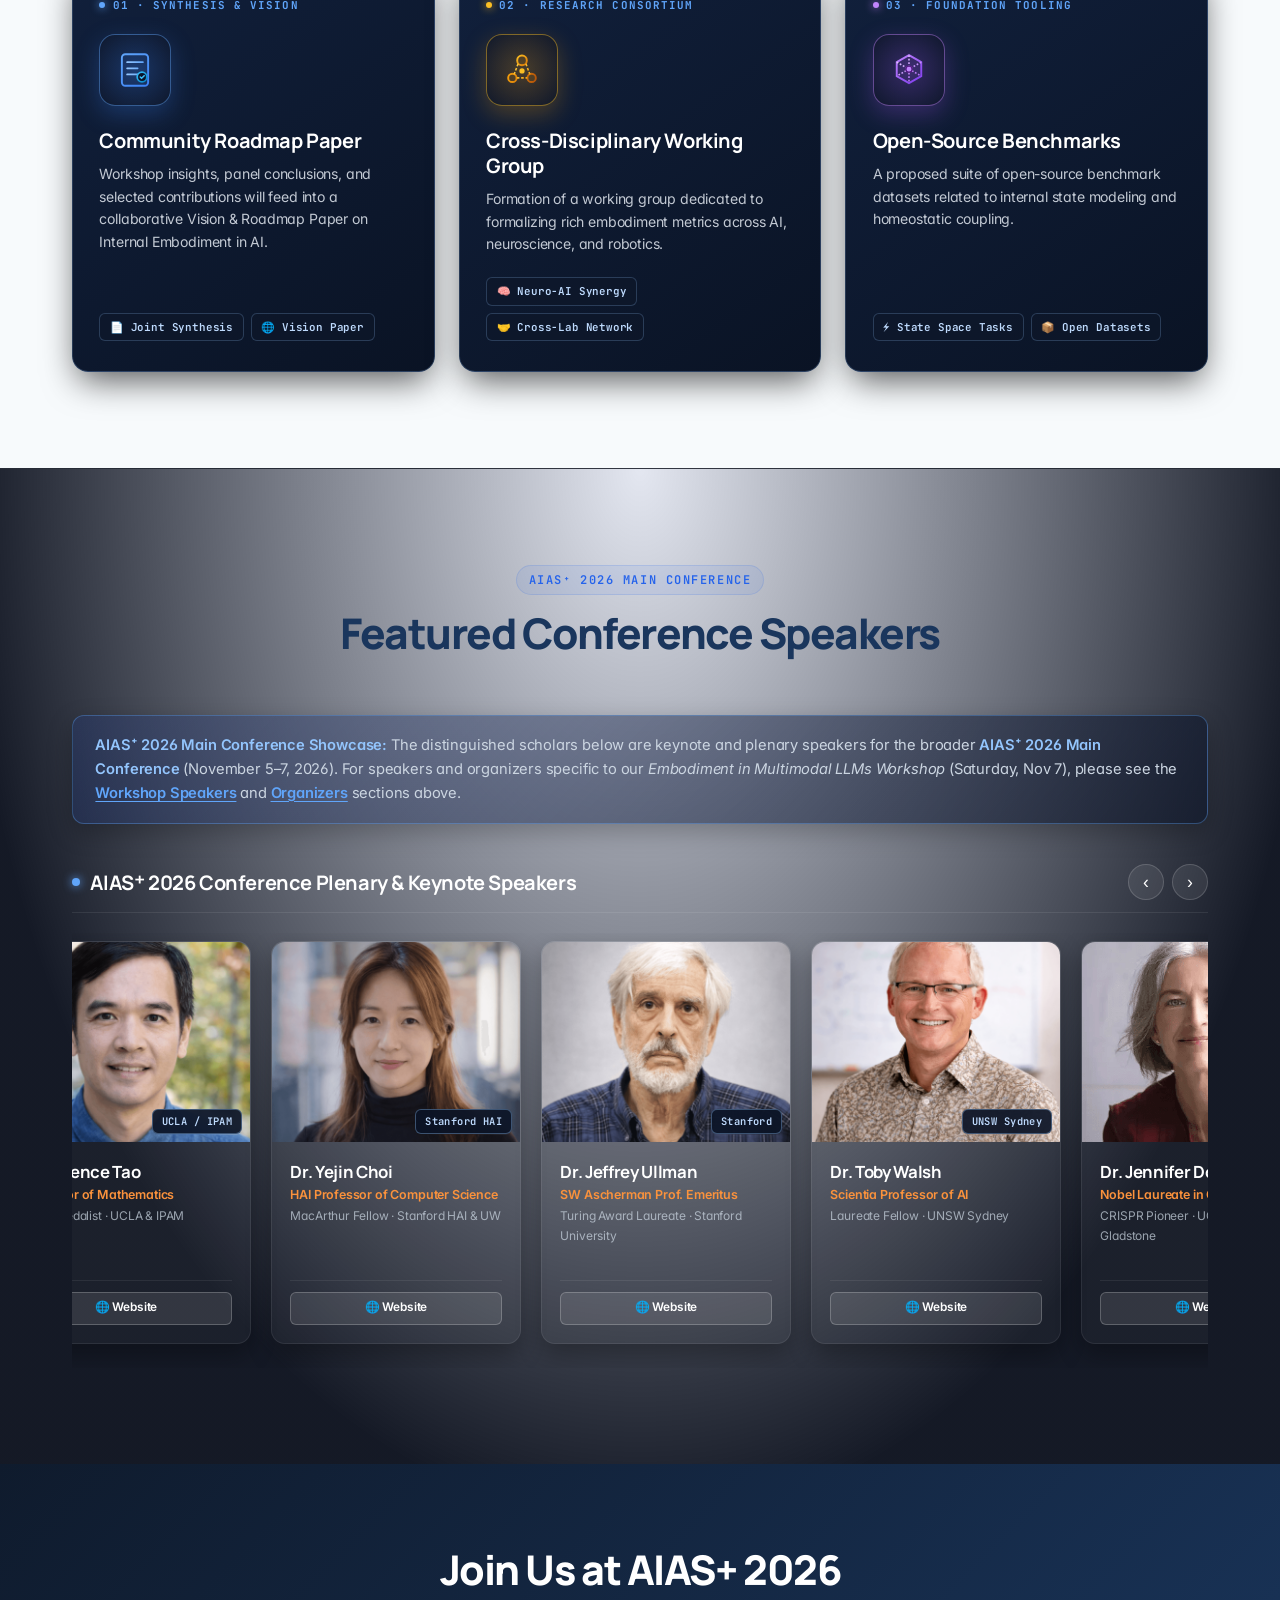
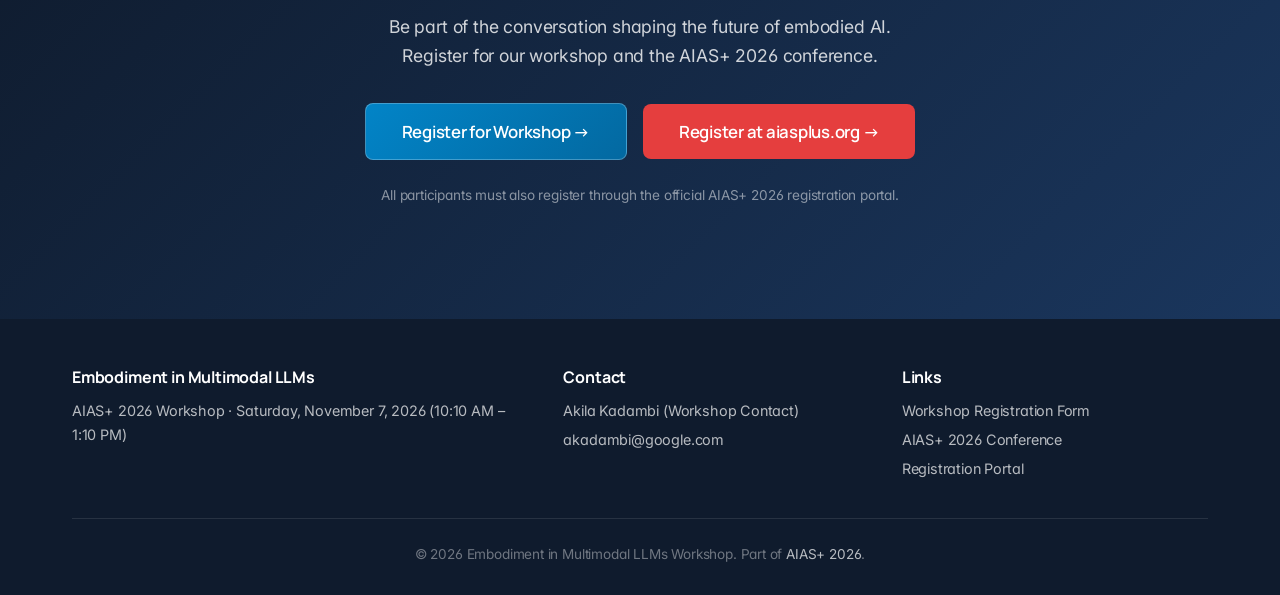
==== commit 30c27f2c: "Equalize vertical heights of speaker carousel cards" ====
--- a/index.html
+++ b/index.html
@@ -232,7 +232,7 @@
   <link rel="preconnect" href="https://fonts.googleapis.com">
   <link rel="preconnect" href="https://fonts.gstatic.com" crossorigin>
   <link href="https://fonts.googleapis.com/css2?family=Inter:ital,opsz,wght@0,14..32,100..900;1,14..32,100..900&family=JetBrains+Mono:wght@400;500;600;700&family=Manrope:wght@300;400;500;600;700;800&family=Plus+Jakarta+Sans:ital,wght@0,300..800;1,300..800&family=Space+Grotesk:wght@500;600;700&display=swap" rel="stylesheet">
-  <link rel="stylesheet" href="style.css?v=5.9">
+  <link rel="stylesheet" href="style.css?v=6.0">
 </head>
 <body>
   <!-- Navigation -->
@@ -1483,6 +1483,6 @@
     </div>
   </footer>
 
-  <script src="script.js?v=5.9"></script>
+  <script src="script.js?v=6.0"></script>
 </body>
 </html>
--- a/style.css
+++ b/style.css
@@ -1380,6 +1380,10 @@
   display: flex;
   gap: 1.35rem;
   width: max-content;
+  align-items: stretch;
+}
+
+.invited-speakers-track:has(.is-expanded) {
   align-items: flex-start;
 }
 
@@ -1392,11 +1396,11 @@
 }
 
 .invited-speakers-track .speaker-card {
-  min-height: 525px;
+  min-height: 575px;
 }
 
 .invited-speakers-track .speaker-full-card {
-  min-height: 560px;
+  min-height: 615px;
 }
 
 .invited-speakers-track .speaker-card.is-expanded,
@@ -1404,6 +1408,7 @@
   width: 340px;
   min-width: 340px;
   max-width: 340px;
+  height: auto !important;
   border-color: rgba(96, 165, 250, 0.75);
   box-shadow: 0 24px 52px -8px rgba(0, 0, 0, 0.85), 0 0 28px rgba(59, 130, 246, 0.3);
 }
@@ -1477,8 +1482,13 @@
   cursor: pointer;
   transition: all 0.2s ease;
   margin-top: auto;
-  margin-bottom: 0.65rem;
+  margin-bottom: 0.7rem;
   align-self: flex-start;
+}
+
+.has-expandable-bio .facilitator-links,
+.has-expandable-bio .speaker-full-links {
+  margin-top: 0;
 }
 
 .keynote-card .bio-toggle-btn {
